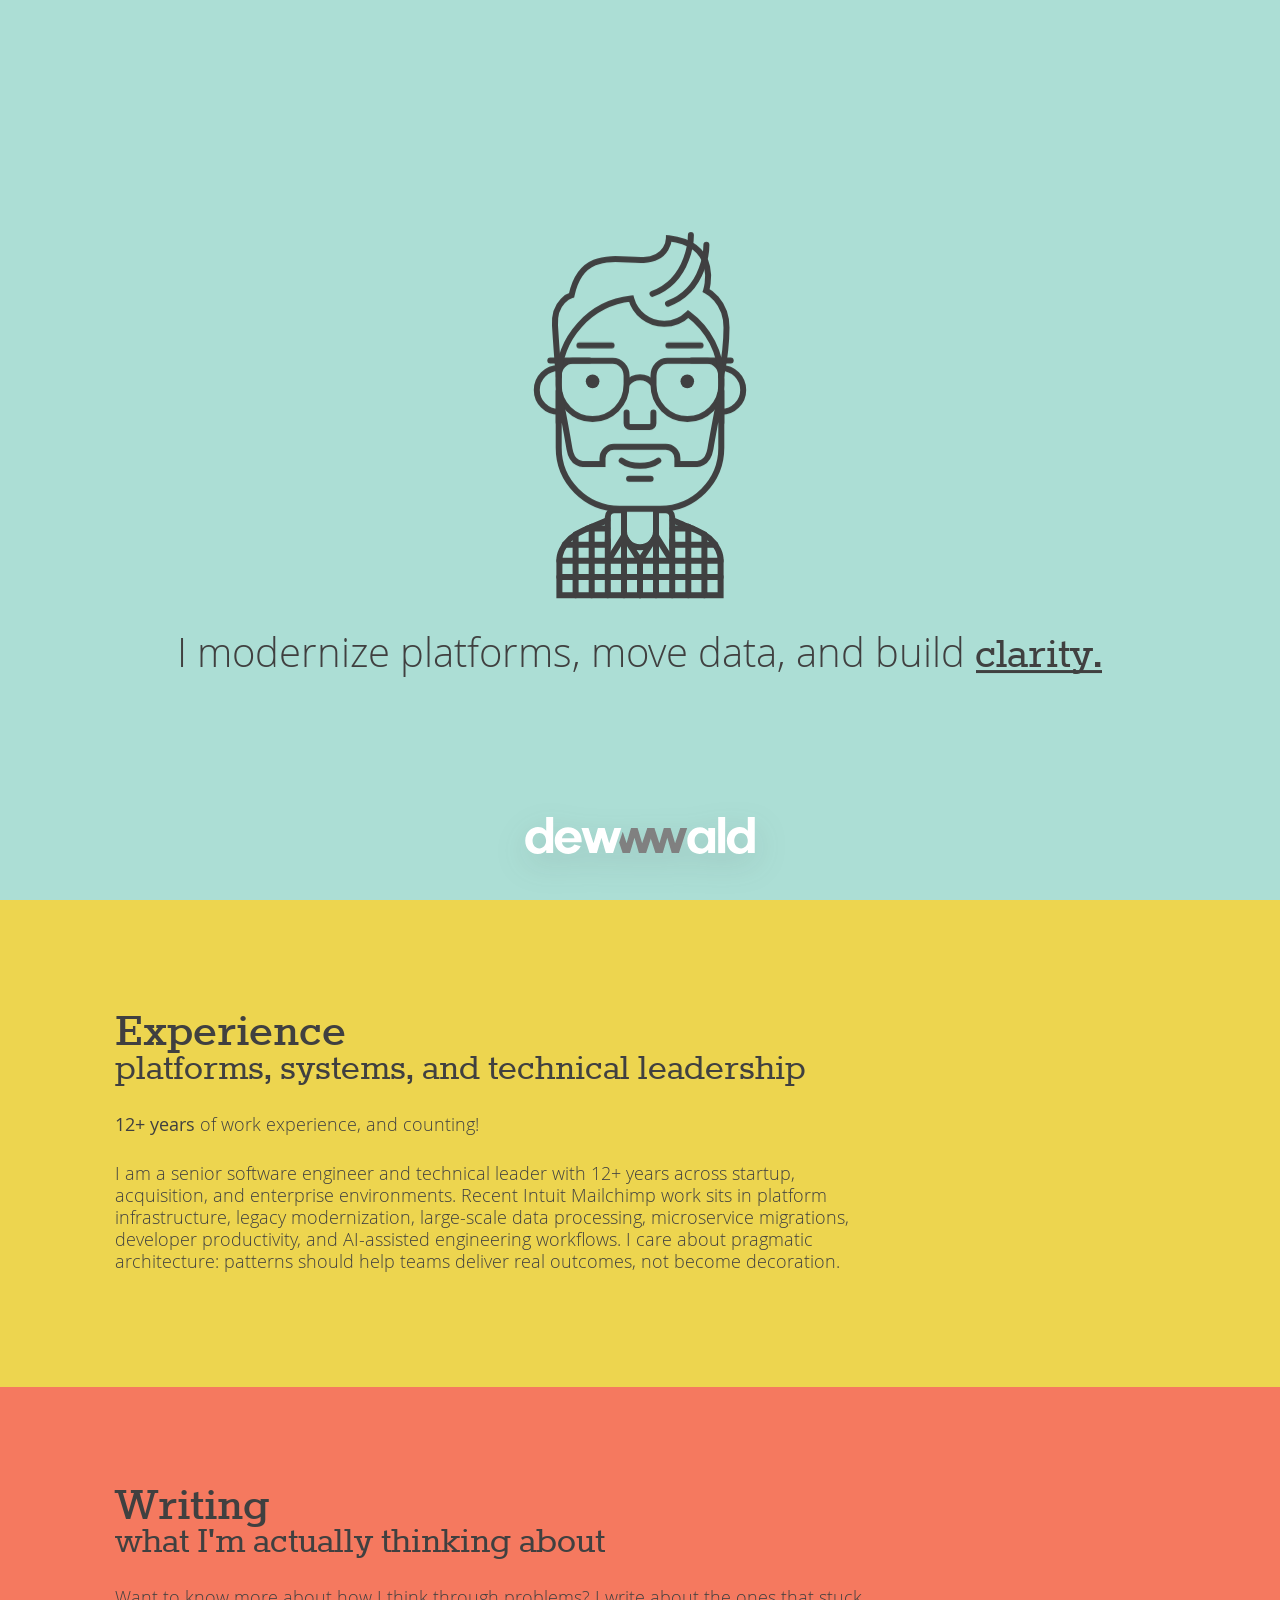
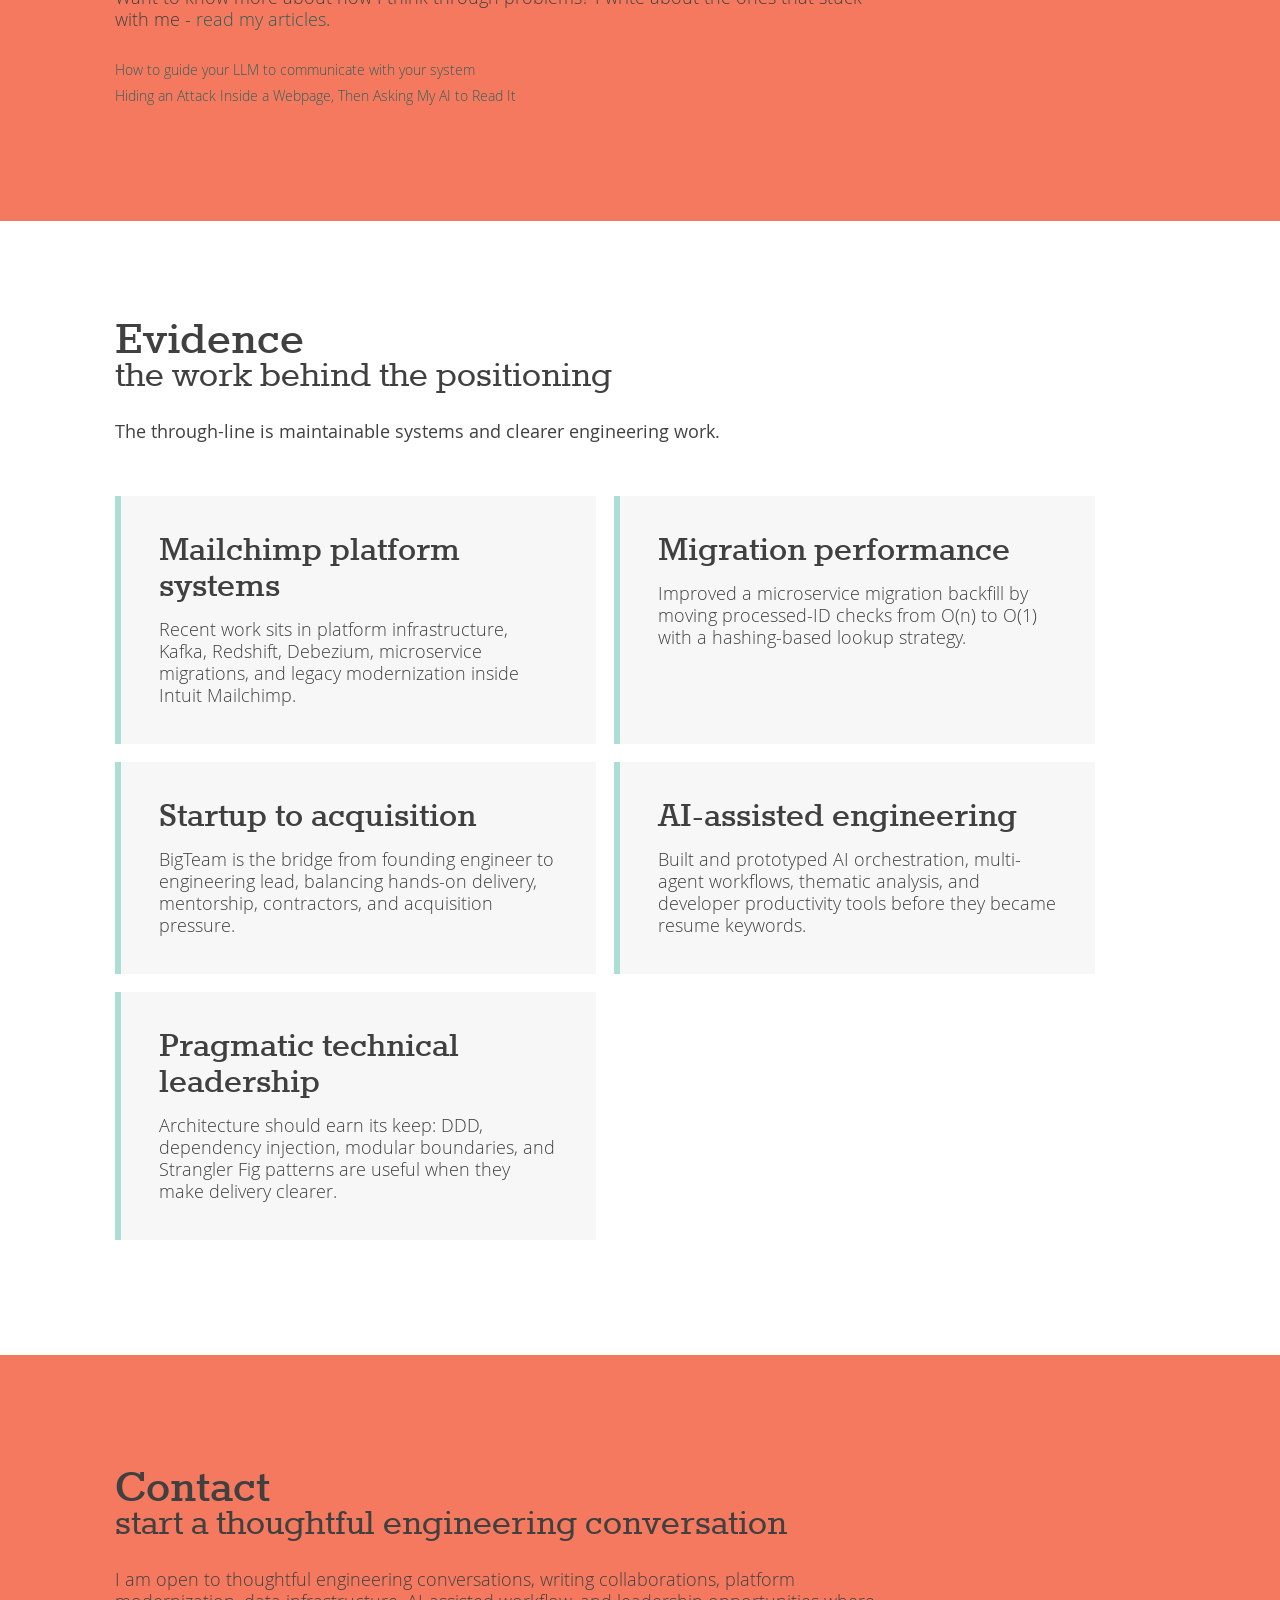
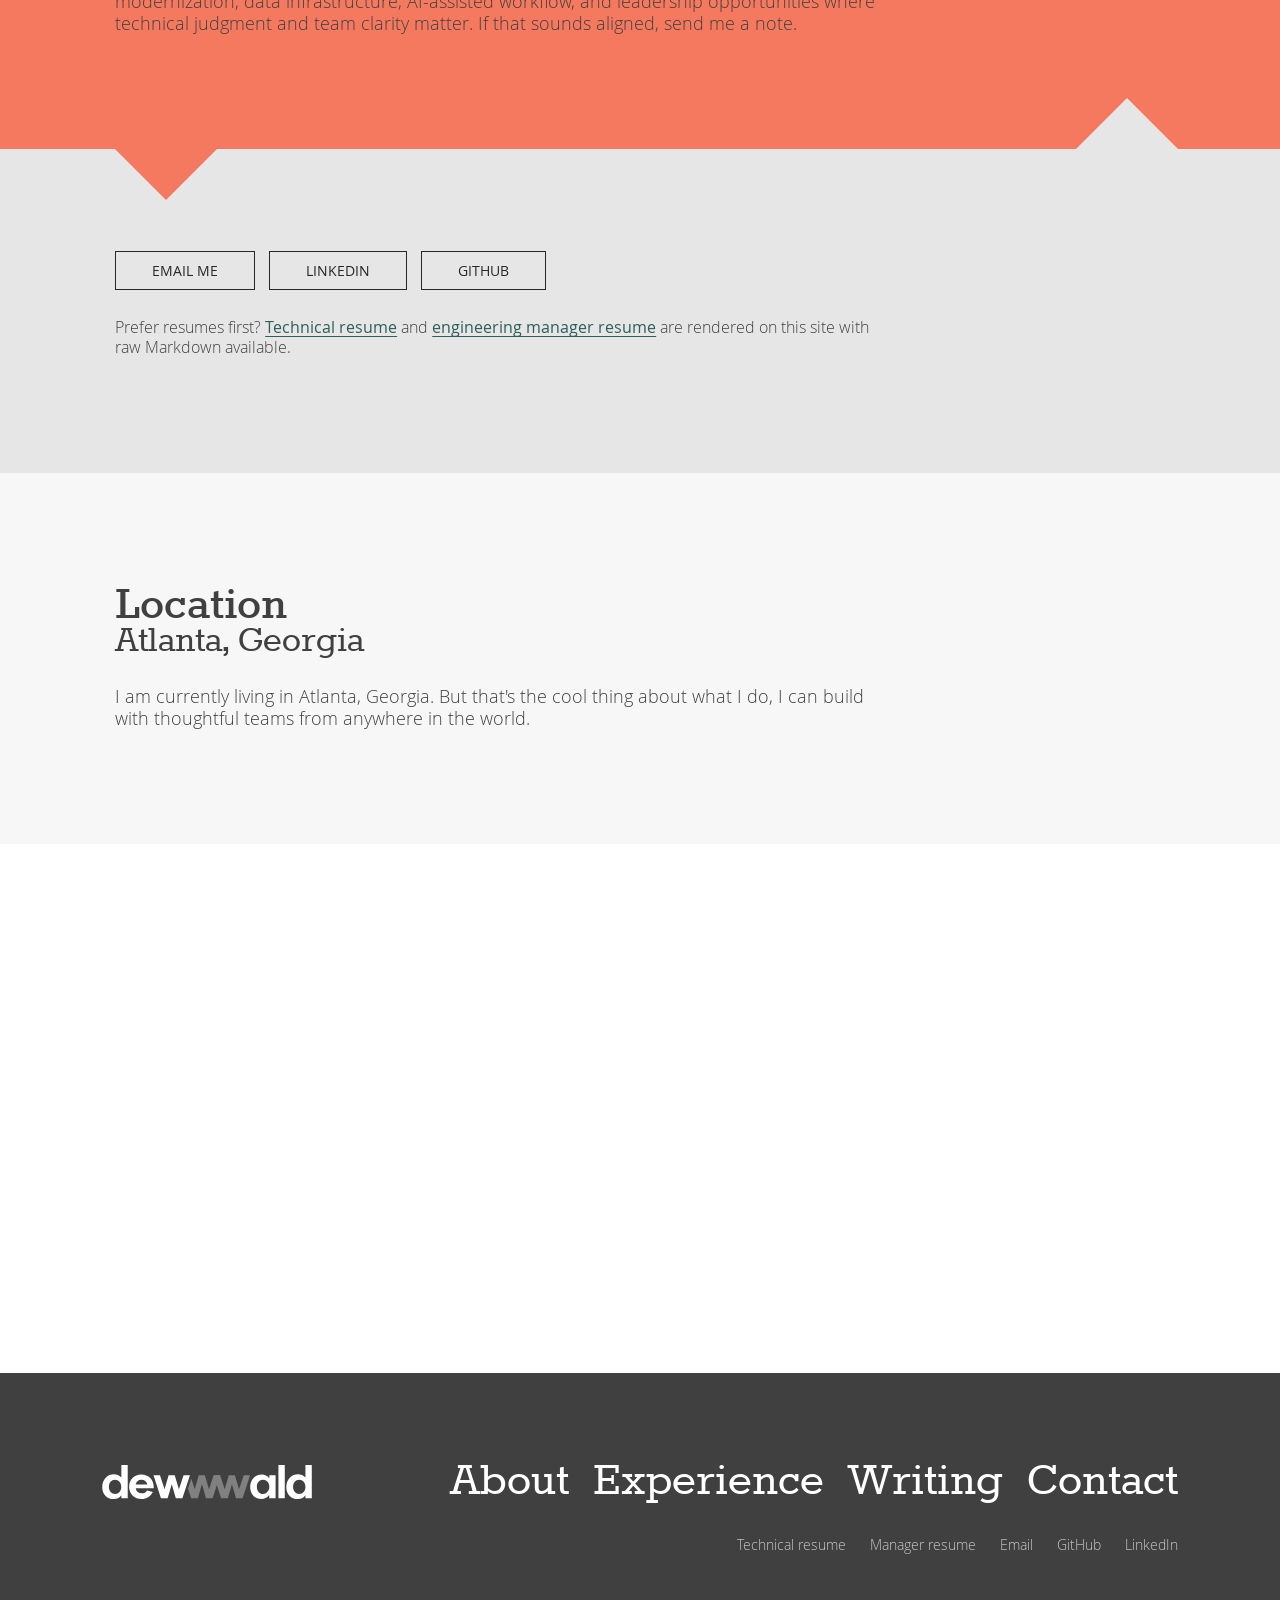
==== index.html @ 502cbef2 "Deploy profile site updates" ====
<!doctype html>
<html lang="en" data-beasties-container>
  <head>
    <meta charset="utf-8">
    <title>Dewald Laubscher | Staff Software Engineer</title>
    <base href="/">
    <meta name="viewport" content="width=device-width, initial-scale=1">
    <meta name="description" content="Dewald Laubscher is a senior software engineer focused on platform modernization, large-scale data systems, AI-assisted engineering workflows, and pragmatic technical leadership.">
    <link rel="icon" type="image/x-icon" href="favicon.ico">
  <style>*,*:before,*:after{box-sizing:border-box}html{font-family:sans-serif;-ms-text-size-adjust:100%;-webkit-text-size-adjust:100%}body{margin:0}html{font-size:18px;min-height:100%}html,body{font-family:OpenSans,Arial,sans-serif;color:#404040}body{background-color:#fff;font-size:1em;line-height:1.22222;margin:0}html{-webkit-tap-highlight-color:transparent}@font-face{font-family:OpenSans;src:url("./media/OpenSans-Regular-webfont-6QAIGOLD.eot");src:url("./media/OpenSans-Regular-webfont-6QAIGOLD.eot?#iefix") format("embedded-opentype"),url("./media/OpenSans-Regular-webfont-Z5LNJNYI.woff2") format("woff2"),url("./media/OpenSans-Regular-webfont-KN4B4NEL.woff") format("woff"),url("./media/OpenSans-Regular-webfont-5DIOCNQE.ttf") format("truetype"),url("./media/OpenSans-Regular-webfont-QRU6Y2QI.svg#OpenSans-Regular-webfont") format("svg");font-weight:400;font-style:normal}@font-face{font-family:OpenSans;src:url("./media/OpenSans-Regular-webfont-6QAIGOLD.eot");src:url("./media/OpenSans-Regular-webfont-6QAIGOLD.eot?#iefix") format("embedded-opentype"),url("./media/OpenSans-Regular-webfont-Z5LNJNYI.woff2") format("woff2"),url("./media/OpenSans-Regular-webfont-KN4B4NEL.woff") format("woff"),url("./media/OpenSans-Regular-webfont-5DIOCNQE.ttf") format("truetype"),url("./media/OpenSans-Regular-webfont-QRU6Y2QI.svg#OpenSans-Regular-webfont") format("svg");font-weight:400;font-style:italic}@font-face{font-family:OpenSans;src:url("./media/OpenSans-Regular-webfont-6QAIGOLD.eot");src:url("./media/OpenSans-Regular-webfont-6QAIGOLD.eot?#iefix") format("embedded-opentype"),url("./media/OpenSans-Regular-webfont-Z5LNJNYI.woff2") format("woff2"),url("./media/OpenSans-Regular-webfont-KN4B4NEL.woff") format("woff"),url("./media/OpenSans-Regular-webfont-5DIOCNQE.ttf") format("truetype"),url("./media/OpenSans-Regular-webfont-QRU6Y2QI.svg#OpenSans-Regular-webfont") format("svg");font-weight:700;font-style:normal}@font-face{font-family:OpenSans;src:url("./media/OpenSans-Light-webfont-T645AW46.eot");src:url("./media/OpenSans-Light-webfont-T645AW46.eot?#iefix") format("embedded-opentype"),url("./media/OpenSans-Light-webfont-GGRTDOFQ.woff2") format("woff2"),url("./media/OpenSans-Light-webfont-F7SKTJ36.woff") format("woff"),url("./media/OpenSans-Light-webfont-T4UINRQA.ttf") format("truetype"),url("./media/OpenSans-Light-webfont-YVRITSFK.svg#OpenSans-Light-webfont") format("svg");font-weight:lighter;font-style:normal}@font-face{font-family:OpenSans;src:url("./media/OpenSans-Regular-webfont-6QAIGOLD.eot");src:url("./media/OpenSans-Regular-webfont-6QAIGOLD.eot?#iefix") format("embedded-opentype"),url("./media/OpenSans-Regular-webfont-Z5LNJNYI.woff2") format("woff2"),url("./media/OpenSans-Regular-webfont-KN4B4NEL.woff") format("woff"),url("./media/OpenSans-Regular-webfont-5DIOCNQE.ttf") format("truetype"),url("./media/OpenSans-Regular-webfont-QRU6Y2QI.svg#OpenSans-Regular-webfont") format("svg");font-weight:700;font-style:italic}html{--section-inline-end:clamp(28px, 8vw, 120px);--section-inline-start:clamp(48px, 9vw, 152px);scroll-behavior:smooth}body{min-width:320px;overflow-x:hidden}@media(max-width:640px){html{--section-inline-end:24px;--section-inline-start:24px}}</style><link rel="stylesheet" href="styles-ZECCYSUY.css" media="print" onload="this.media='all'"><noscript><link rel="stylesheet" href="styles-ZECCYSUY.css"></noscript></head>
  <body>
    <dewwwald-root>Loading...</dewwwald-root>
  <link rel="modulepreload" href="chunk-46MTM2TZ.js"><link rel="modulepreload" href="chunk-EQDQRRRY.js"><script src="polyfills-5CFQRCPP.js" type="module"></script><script src="main-DSB4XCMH.js" type="module"></script></body>
</html>
---- styles-ZECCYSUY.css ----
@charset "UTF-8";*,*:before,*:after{box-sizing:border-box}h1,h2,h3,h4,h5,h6,p,blockquote,pre,dl,dd,ol,ul,form,fieldset,legend,table,th,td,caption,hr{margin:0;padding:0}abbr[title],dfn[title]{cursor:help}u,ins{text-decoration:none}ins{border-bottom:1px solid}img{font-style:italic}label,input,textarea,button,select,option{cursor:pointer}.text-input:active,.text-input:focus,textarea:active,textarea:focus{cursor:text;outline:none}html{font-family:sans-serif;-ms-text-size-adjust:100%;-webkit-text-size-adjust:100%}body{margin:0}article,aside,details,figcaption,figure,footer,header,main,menu,nav,section,summary{display:block}audio,canvas,progress,video{display:inline-block;vertical-align:baseline}audio:not([controls]){display:none;height:0}[hidden],template{display:none}a{background-color:transparent}a:active,a:hover{outline:0}abbr[title]{border-bottom:none;text-decoration:underline;text-decoration:underline dotted}b,strong{font-weight:inherit}b,strong{font-weight:bolder}dfn{font-style:italic}h1{font-size:2em;margin:.67em 0}mark{background-color:#ff0;color:#000}small{font-size:80%}sub,sup{font-size:75%;line-height:0;position:relative;vertical-align:baseline}sup{top:-.5em}sub{bottom:-.25em}img{border:0}svg:not(:root){overflow:hidden}figure{margin:1em 40px}hr{box-sizing:content-box;height:0;overflow:visible}code,kbd,pre,samp{font-family:monospace,monospace;font-size:1em}button,input,optgroup,select,textarea{font:inherit;margin:0}button{overflow:visible}button,select{text-transform:none}button,html input[type=button],input[type=reset],input[type=submit]{-webkit-appearance:button;cursor:pointer}button[disabled],html input[disabled]{cursor:default}button::-moz-focus-inner,input::-moz-focus-inner{border:0;padding:0}button:-moz-focusring,input:-moz-focusring{outline:1px dotted ButtonText}input{line-height:normal}input[type=checkbox],input[type=radio]{box-sizing:border-box;padding:0}input[type=number]::-webkit-inner-spin-button,input[type=number]::-webkit-outer-spin-button{height:auto}input[type=search]{-webkit-appearance:textfield}input[type=search]::-webkit-search-cancel-button,input[type=search]::-webkit-search-decoration{-webkit-appearance:none}fieldset{border:1px solid #c0c0c0;margin:0 2px;padding:.35em .625em .75em}legend{border:0;padding:0}textarea{overflow:auto}optgroup{font-weight:700}html{font-size:18px;min-height:100%}html,body,button,input,select,textarea{font-family:OpenSans,Arial,sans-serif;color:#404040}button,input,select,textarea{background-image:none}body{background-color:#fff;font-size:1em;line-height:1.22222;margin:0}::-moz-selection{background:#acded5;color:#fff;text-shadow:none}::selection{background:#acded5;color:#fff;text-shadow:none}pre{overflow:auto}pre mark{background:none;border-bottom:1px solid;color:inherit}fieldset{padding:1.5}input[type=radio],input[type=checkbox]{cursor:pointer;border:none}h1,h2,h3,h4,h5,h6,hgroup,ul,ol,dl,blockquote,p,address,table,fieldset,figure,pre{margin-top:0;margin-bottom:27px;margin-bottom:1.5rem}hr{margin-bottom:27px;margin-bottom:1.5rem}ul,ol,dd{margin-left:1.5em}h1,.fs--h1{font-size:2.66667rem}h2,.fs--h2,h1 small,.persona__main{font-size:2.22222rem}h3,.fs--h3{font-size:2rem}h4,.fs--h4{font-size:1.33333rem}h5,.fs--h5{font-size:1rem}h6,.fs--h6{font-size:.88889rem}.fs--giga{font-size:5.33333rem}.fs--mega{font-size:4rem}.fs--kilo,.portfolio-item__title{font-size:2.66667rem}img,embed,object,video{max-width:100%;height:auto}figure>img{display:block}li>ul,li>ol{margin-top:0;margin-bottom:0}.numbered-list{list-style-type:decimal}.lede,.lead{font-size:1.125rem}q{quotes:"\2018" "\2019" "\\201C " "\\201D "}q:before{content:"\2018";content:open-quote}q:after{content:"\2019";content:close-quote}q q:before{content:"\201c";content:open-quote}q q:after{content:"\201d";content:close-quote}blockquote p:first-of-type{margin-top:0}blockquote p:last-of-type{margin-bottom:0}.source{display:block;text-indent:0}.source:before{content:"\2014"}.fs--milli,.btn--base{font-size:.77778rem}.fs--micro{font-size:.55556rem}.fs--nano{font-size:.44444rem}table{width:100%}th,td{padding:6.75px;padding:.375rem;text-align:left}@media screen and (min-width:480px){th,td{padding:13.5px;padding:.75rem}}.btn--base{position:relative;display:inline-block;background-image:none;background-color:transparent;text-align:center;line-height:normal;vertical-align:middle;height:auto;margin:0;padding:0;border:0;white-space:nowrap}.btn--base:active,.btn--base:focus{outline:none}.btn--base{cursor:pointer;transition:all .15s ease-in}.btn--base,.btn--base:hover,.btn--base:focus{text-decoration:none}.btn--base:active,.btn--base:focus{transition:none}[disabled].btn--base,.btn--base:disabled{cursor:default}.portfolio-item{position:relative;overflow:hidden}.portfolio-item:before{content:"";display:block}.portfolio-item__inner{position:absolute;inset:0}.cf:before,.cf:after{content:"";display:table;clear:both}.gw,.gw--no-guts{list-style:none;margin-bottom:0;margin-left:-36px;margin-left:-2rem;display:-ms-flexbox;display:flex;-ms-flex-wrap:wrap;flex-wrap:wrap}.oldie .gw,.oldie .gw--no-guts{display:inline-block;width:100%;width:calc(100% + 2em)}[class*=gw]>[class*=gw]{margin-left:0}.g,.g--tall,.g--auto,.g--shrink-wrap{padding-left:36px;padding-left:2rem;width:100%}.oldie .g,.oldie .g--tall,.oldie .g--auto,.oldie .g--shrink-wrap{display:inline-block;vertical-align:top}.g--tall{display:-ms-flexbox;display:flex}.g--auto{-ms-flex:1;flex:1}.oldie .g--auto{display:table-cell}.g--shrink-wrap{width:auto}.oldie .g--shrink-wrap{display:table-cell}.gw--no-guts{margin-left:0}.gw--no-guts>.g,.gw--no-guts>.g--tall,.gw--no-guts>.g--auto,.gw--no-guts>.g--shrink-wrap{padding-left:0}.g-1\/1{width:100%}.g-1\/2,.g-2\/4,.g-3\/6,.g-4\/8,.g-5\/10,.g-6\/12{width:50%}.g-1\/3,.g-2\/6,.g-4\/12{width:33.333%}.g-2\/3,.g-4\/6,.g-8\/12{width:66.666%}.g-1\/4,.g-2\/8,.g-3\/12{width:25%}.g-3\/4,.g-6\/8,.g-9\/12{width:75%}.g-1\/5,.g-2\/10{width:20%}.g-2\/5,.g-4\/10{width:40%}.g-3\/5,.g-6\/10{width:60%}.g-4\/5,.g-8\/10{width:80%}.g-1\/6,.g-2\/12{width:16.666%}.g-5\/6,.g-10\/12{width:83.333%}.g-1\/8{width:12.5%}.g-3\/8{width:37.5%}.g-5\/8{width:62.5%}.g-7\/8{width:87.5%}.g-1\/10{width:10%}.g-3\/10{width:30%}.g-7\/10{width:70%}.g-9\/10{width:90%}.g-1\/12{width:8.333%}.g-5\/12{width:41.666%}.g-7\/12{width:58.333%}.g-11\/12{width:91.666%}@media only screen and (max-width:480px){.g-palm-1\/1{width:100%}.g-palm-1\/2,.g-palm-2\/4,.g-palm-3\/6,.g-palm-4\/8,.g-palm-5\/10,.g-palm-6\/12{width:50%}.g-palm-1\/3,.g-palm-2\/6,.g-palm-4\/12{width:33.333%}.g-palm-2\/3,.g-palm-4\/6,.g-palm-8\/12{width:66.666%}.g-palm-1\/4,.g-palm-2\/8,.g-palm-3\/12{width:25%}.g-palm-3\/4,.g-palm-6\/8,.g-palm-9\/12{width:75%}.g-palm-1\/5,.g-palm-2\/10{width:20%}.g-palm-2\/5,.g-palm-4\/10{width:40%}.g-palm-3\/5,.g-palm-6\/10{width:60%}.g-palm-4\/5,.g-palm-8\/10{width:80%}.g-palm-1\/6,.g-palm-2\/12{width:16.666%}.g-palm-5\/6,.g-palm-10\/12{width:83.333%}.g-palm-1\/8{width:12.5%}.g-palm-3\/8{width:37.5%}.g-palm-5\/8{width:62.5%}.g-palm-7\/8{width:87.5%}.g-palm-1\/10{width:10%}.g-palm-3\/10{width:30%}.g-palm-7\/10{width:70%}.g-palm-9\/10{width:90%}.g-palm-1\/12{width:8.333%}.g-palm-5\/12{width:41.666%}.g-palm-7\/12{width:58.333%}.g-palm-11\/12{width:91.666%}}@media only screen and (min-width:481px)and (max-width:919px){.g-lap-1\/1{width:100%}.g-lap-1\/2,.g-lap-2\/4,.g-lap-3\/6,.g-lap-4\/8,.g-lap-5\/10,.g-lap-6\/12{width:50%}.g-lap-1\/3,.g-lap-2\/6,.g-lap-4\/12{width:33.333%}.g-lap-2\/3,.g-lap-4\/6,.g-lap-8\/12{width:66.666%}.g-lap-1\/4,.g-lap-2\/8,.g-lap-3\/12{width:25%}.g-lap-3\/4,.g-lap-6\/8,.g-lap-9\/12{width:75%}.g-lap-1\/5,.g-lap-2\/10{width:20%}.g-lap-2\/5,.g-lap-4\/10{width:40%}.g-lap-3\/5,.g-lap-6\/10{width:60%}.g-lap-4\/5,.g-lap-8\/10{width:80%}.g-lap-1\/6,.g-lap-2\/12{width:16.666%}.g-lap-5\/6,.g-lap-10\/12{width:83.333%}.g-lap-1\/8{width:12.5%}.g-lap-3\/8{width:37.5%}.g-lap-5\/8{width:62.5%}.g-lap-7\/8{width:87.5%}.g-lap-1\/10{width:10%}.g-lap-3\/10{width:30%}.g-lap-7\/10{width:70%}.g-lap-9\/10{width:90%}.g-lap-1\/12{width:8.333%}.g-lap-5\/12{width:41.666%}.g-lap-7\/12{width:58.333%}.g-lap-11\/12{width:91.666%}}@media only screen and (min-width:481px){.g-lap-and-up-1\/1{width:100%}.g-lap-and-up-1\/2,.g-lap-and-up-2\/4,.g-lap-and-up-3\/6,.g-lap-and-up-4\/8,.g-lap-and-up-5\/10,.g-lap-and-up-6\/12{width:50%}.g-lap-and-up-1\/3,.g-lap-and-up-2\/6,.g-lap-and-up-4\/12{width:33.333%}.g-lap-and-up-2\/3,.g-lap-and-up-4\/6,.g-lap-and-up-8\/12{width:66.666%}.g-lap-and-up-1\/4,.g-lap-and-up-2\/8,.g-lap-and-up-3\/12{width:25%}.g-lap-and-up-3\/4,.g-lap-and-up-6\/8,.g-lap-and-up-9\/12{width:75%}.g-lap-and-up-1\/5,.g-lap-and-up-2\/10{width:20%}.g-lap-and-up-2\/5,.g-lap-and-up-4\/10{width:40%}.g-lap-and-up-3\/5,.g-lap-and-up-6\/10{width:60%}.g-lap-and-up-4\/5,.g-lap-and-up-8\/10{width:80%}.g-lap-and-up-1\/6,.g-lap-and-up-2\/12{width:16.666%}.g-lap-and-up-5\/6,.g-lap-and-up-10\/12{width:83.333%}.g-lap-and-up-1\/8{width:12.5%}.g-lap-and-up-3\/8{width:37.5%}.g-lap-and-up-5\/8{width:62.5%}.g-lap-and-up-7\/8{width:87.5%}.g-lap-and-up-1\/10{width:10%}.g-lap-and-up-3\/10{width:30%}.g-lap-and-up-7\/10{width:70%}.g-lap-and-up-9\/10{width:90%}.g-lap-and-up-1\/12{width:8.333%}.g-lap-and-up-5\/12{width:41.666%}.g-lap-and-up-7\/12{width:58.333%}.g-lap-and-up-11\/12{width:91.666%}}@media only screen and (max-width:919px){.g-portable-1\/1{width:100%}.g-portable-1\/2,.g-portable-2\/4,.g-portable-3\/6,.g-portable-4\/8,.g-portable-5\/10,.g-portable-6\/12{width:50%}.g-portable-1\/3,.g-portable-2\/6,.g-portable-4\/12{width:33.333%}.g-portable-2\/3,.g-portable-4\/6,.g-portable-8\/12{width:66.666%}.g-portable-1\/4,.g-portable-2\/8,.g-portable-3\/12{width:25%}.g-portable-3\/4,.g-portable-6\/8,.g-portable-9\/12{width:75%}.g-portable-1\/5,.g-portable-2\/10{width:20%}.g-portable-2\/5,.g-portable-4\/10{width:40%}.g-portable-3\/5,.g-portable-6\/10{width:60%}.g-portable-4\/5,.g-portable-8\/10{width:80%}.g-portable-1\/6,.g-portable-2\/12{width:16.666%}.g-portable-5\/6,.g-portable-10\/12{width:83.333%}.g-portable-1\/8{width:12.5%}.g-portable-3\/8{width:37.5%}.g-portable-5\/8{width:62.5%}.g-portable-7\/8{width:87.5%}.g-portable-1\/10{width:10%}.g-portable-3\/10{width:30%}.g-portable-7\/10{width:70%}.g-portable-9\/10{width:90%}.g-portable-1\/12{width:8.333%}.g-portable-5\/12{width:41.666%}.g-portable-7\/12{width:58.333%}.g-portable-11\/12{width:91.666%}}@media only screen and (min-width:920px){.g-desk-1\/1{width:100%}.g-desk-1\/2,.g-desk-2\/4,.g-desk-3\/6,.g-desk-4\/8,.g-desk-5\/10,.g-desk-6\/12{width:50%}.g-desk-1\/3,.g-desk-2\/6,.g-desk-4\/12{width:33.333%}.g-desk-2\/3,.g-desk-4\/6,.g-desk-8\/12{width:66.666%}.g-desk-1\/4,.g-desk-2\/8,.g-desk-3\/12{width:25%}.g-desk-3\/4,.g-desk-6\/8,.g-desk-9\/12{width:75%}.g-desk-1\/5,.g-desk-2\/10{width:20%}.g-desk-2\/5,.g-desk-4\/10{width:40%}.g-desk-3\/5,.g-desk-6\/10{width:60%}.g-desk-4\/5,.g-desk-8\/10{width:80%}.g-desk-1\/6,.g-desk-2\/12{width:16.666%}.g-desk-5\/6,.g-desk-10\/12{width:83.333%}.g-desk-1\/8{width:12.5%}.g-desk-3\/8{width:37.5%}.g-desk-5\/8{width:62.5%}.g-desk-7\/8{width:87.5%}.g-desk-1\/10{width:10%}.g-desk-3\/10{width:30%}.g-desk-7\/10{width:70%}.g-desk-9\/10{width:90%}.g-desk-1\/12{width:8.333%}.g-desk-5\/12{width:41.666%}.g-desk-7\/12{width:58.333%}.g-desk-11\/12{width:91.666%}}@media only screen and (min-width:1440px){.g-desk-wide-1\/1{width:100%}.g-desk-wide-1\/2,.g-desk-wide-2\/4,.g-desk-wide-3\/6,.g-desk-wide-4\/8,.g-desk-wide-5\/10,.g-desk-wide-6\/12{width:50%}.g-desk-wide-1\/3,.g-desk-wide-2\/6,.g-desk-wide-4\/12{width:33.333%}.g-desk-wide-2\/3,.g-desk-wide-4\/6,.g-desk-wide-8\/12{width:66.666%}.g-desk-wide-1\/4,.g-desk-wide-2\/8,.g-desk-wide-3\/12{width:25%}.g-desk-wide-3\/4,.g-desk-wide-6\/8,.g-desk-wide-9\/12{width:75%}.g-desk-wide-1\/5,.g-desk-wide-2\/10{width:20%}.g-desk-wide-2\/5,.g-desk-wide-4\/10{width:40%}.g-desk-wide-3\/5,.g-desk-wide-6\/10{width:60%}.g-desk-wide-4\/5,.g-desk-wide-8\/10{width:80%}.g-desk-wide-1\/6,.g-desk-wide-2\/12{width:16.666%}.g-desk-wide-5\/6,.g-desk-wide-10\/12{width:83.333%}.g-desk-wide-1\/8{width:12.5%}.g-desk-wide-3\/8{width:37.5%}.g-desk-wide-5\/8{width:62.5%}.g-desk-wide-7\/8{width:87.5%}.g-desk-wide-1\/10{width:10%}.g-desk-wide-3\/10{width:30%}.g-desk-wide-7\/10{width:70%}.g-desk-wide-9\/10{width:90%}.g-desk-wide-1\/12{width:8.333%}.g-desk-wide-5\/12{width:41.666%}.g-desk-wide-7\/12{width:58.333%}.g-desk-wide-11\/12{width:91.666%}}html{-webkit-tap-highlight-color:transparent}.disable-hover,.disable-hover *{pointer-events:none!important}@font-face{font-family:OpenSans;src:url("./media/OpenSans-Regular-webfont-6QAIGOLD.eot");src:url("./media/OpenSans-Regular-webfont-6QAIGOLD.eot?#iefix") format("embedded-opentype"),url("./media/OpenSans-Regular-webfont-Z5LNJNYI.woff2") format("woff2"),url("./media/OpenSans-Regular-webfont-KN4B4NEL.woff") format("woff"),url("./media/OpenSans-Regular-webfont-5DIOCNQE.ttf") format("truetype"),url("./media/OpenSans-Regular-webfont-QRU6Y2QI.svg#OpenSans-Regular-webfont") format("svg");font-weight:400;font-style:normal}@font-face{font-family:OpenSans;src:url("./media/OpenSans-Regular-webfont-6QAIGOLD.eot");src:url("./media/OpenSans-Regular-webfont-6QAIGOLD.eot?#iefix") format("embedded-opentype"),url("./media/OpenSans-Regular-webfont-Z5LNJNYI.woff2") format("woff2"),url("./media/OpenSans-Regular-webfont-KN4B4NEL.woff") format("woff"),url("./media/OpenSans-Regular-webfont-5DIOCNQE.ttf") format("truetype"),url("./media/OpenSans-Regular-webfont-QRU6Y2QI.svg#OpenSans-Regular-webfont") format("svg");font-weight:400;font-style:italic}@font-face{font-family:OpenSans;src:url("./media/OpenSans-Regular-webfont-6QAIGOLD.eot");src:url("./media/OpenSans-Regular-webfont-6QAIGOLD.eot?#iefix") format("embedded-opentype"),url("./media/OpenSans-Regular-webfont-Z5LNJNYI.woff2") format("woff2"),url("./media/OpenSans-Regular-webfont-KN4B4NEL.woff") format("woff"),url("./media/OpenSans-Regular-webfont-5DIOCNQE.ttf") format("truetype"),url("./media/OpenSans-Regular-webfont-QRU6Y2QI.svg#OpenSans-Regular-webfont") format("svg");font-weight:700;font-style:normal}@font-face{font-family:OpenSans;src:url("./media/OpenSans-Light-webfont-T645AW46.eot");src:url("./media/OpenSans-Light-webfont-T645AW46.eot?#iefix") format("embedded-opentype"),url("./media/OpenSans-Light-webfont-GGRTDOFQ.woff2") format("woff2"),url("./media/OpenSans-Light-webfont-F7SKTJ36.woff") format("woff"),url("./media/OpenSans-Light-webfont-T4UINRQA.ttf") format("truetype"),url("./media/OpenSans-Light-webfont-YVRITSFK.svg#OpenSans-Light-webfont") format("svg");font-weight:lighter;font-style:normal}@font-face{font-family:OpenSans;src:url("./media/OpenSans-Regular-webfont-6QAIGOLD.eot");src:url("./media/OpenSans-Regular-webfont-6QAIGOLD.eot?#iefix") format("embedded-opentype"),url("./media/OpenSans-Regular-webfont-Z5LNJNYI.woff2") format("woff2"),url("./media/OpenSans-Regular-webfont-KN4B4NEL.woff") format("woff"),url("./media/OpenSans-Regular-webfont-5DIOCNQE.ttf") format("truetype"),url("./media/OpenSans-Regular-webfont-QRU6Y2QI.svg#OpenSans-Regular-webfont") format("svg");font-weight:700;font-style:italic}@font-face{font-family:Rokkitt;src:url("./media/rokkitt-regular-webfont-SYR2WK4L.woff2") format("woff2"),url("./media/rokkitt-regular-webfont-ZVRPFO5L.woff") format("woff"),url("./media/Rokkitt-Regular-FXOQESPD.ttf") format("truetype");font-weight:400;font-style:normal}@font-face{font-family:Rokkitt;src:url("./media/rokkitt-bold-webfont-2FMYJ5AP.woff2") format("woff2"),url("./media/rokkitt-bold-webfont-C6BLI2OD.woff") format("woff"),url("./media/Rokkitt-Bold-ATJ5HYW3.ttf") format("truetype");font-weight:700;font-style:normal}label{cursor:pointer;display:block;margin-bottom:7.2px;margin-bottom:.4rem}textarea{resize:none;max-height:120px;max-height:6.66667rem}button,input,select,textarea{vertical-align:baseline}input,input[type=search],textarea{border-radius:0}input,textarea{border:0px solid;height:auto;line-height:normal;padding:.5em}input,textarea,select{margin-bottom:7.2px;margin-bottom:.4rem;display:block;width:100%;-webkit-appearance:none;outline:none}input[type=radio],input[type=checkbox]{width:auto}input[type=password]{letter-spacing:.3em}input[type=password]::-webkit-input-placeholder{letter-spacing:0}input[type=password]::-moz-placeholder{letter-spacing:0}input[type=password]:-ms-input-placeholder{letter-spacing:0}input[type=password]::placeholder{letter-spacing:0}fieldset{border:0px;padding:0;margin:0}h1,h2,h3,h4,h5,h6{font-weight:400;line-height:1}img[imageCover]{position:absolute}a,button,.btn--base,.menu__sub{transition:all .15s ease-in-out}a:active,button:active,.btn--base:active,.menu__sub:active{transition:none}a{text-decoration:none}a,a:hover{outline:0}.menu--primary,.menu__sub{list-style-type:none;padding:0;margin:0}th,td{border:1px solid}i{font-style:normal}blockquote{font-style:italic;font-size:2rem;padding:27px;padding:1.5rem}kbd{border:1px solid #e6e6e6;border-radius:2px;font-size:85%;padding:.25em .5em;vertical-align:middle}hr{border:1px solid;border-left:0;border-right:0;border-top:0}h1,h2,h3{font-family:Rokkitt,Arial,sans-serif;line-height:.8;vertical-align:middle;font-weight:700}h1 small{display:block;font-weight:400}.btn--base{border:1px solid;text-transform:uppercase;font-weight:700;padding:9px 36px;padding:.5rem 2rem}.btn--base{color:#272727}.btn--base:hover,.btn--base:focus{color:#fff;background-color:#272727;border-color:#272727}.btn--base:active{background-color:transparent;color:#272727}sidebar{position:fixed;top:0;left:0;bottom:0;display:block;color:#fff;z-index:20;width:40px;transition:all 175ms ease-in-out;overflow:hidden}.sidebar--in{width:260px;background-color:#404040}.logo{position:relative;padding:0 36px;padding:0 2rem;display:block;width:260px;transform:translate(-100%);transition:all 175ms ease-in-out 0ms;opacity:0;z-index:10}.sidebar--in .logo{transform:translate(0);opacity:1;transition:all 175ms ease-in-out 80ms}.menu--primary-container{padding:29.88px 0;padding:1.66rem 0}.menu--primary{display:block;padding:29.88px 0;padding:1.66rem 0}.menu__item{display:block;text-align:right}.menu__item>a{position:relative;font-family:Rokkitt,Arial,sans-serif;display:block;text-transform:uppercase;outline:0;padding-left:6.3px;padding:.55rem .25rem .4rem .35rem;padding-right:4.5px;padding-top:9.9px;padding-bottom:7.2px;line-height:normal;vertical-align:middle;margin-left:.15rem;margin-top:2rem;margin-bottom:2rem;width:1.95rem;color:transparent;opacity:.75;transition:background-color 175ms ease-in-out,width 175ms ease-in-out,font-size 175ms ease-in-out,color 175ms ease-in-out,background-color 175ms ease-in-out,border-radius 175ms ease-in-out,margin 0ms ease-in-out,padding 0ms ease-in-out}.menu__item>a span:first-letter{color:#fff;font-size:1.33333rem;transition:all 175ms ease-in-out}.menu__item>a span{font-size:0px;display:inline-block;position:relative;transition:all 175ms ease-in-out}.sidebar--in .menu__item>a span{font-size:1.33333rem}.menu__item>a span:before{content:"";display:block;position:absolute;top:63%;left:0;right:0;border-bottom:1px solid;color:inherit;opacity:0}.menu__item>a:after{content:"";display:block;background-color:#404040;transition:all 175ms ease-in-out;height:2rem;border-radius:100%;width:2rem;position:absolute;z-index:-1;top:50%;left:50%;transform:translate(-50%,-50%)}.sidebar--in .menu__item>a:after{width:50vw;height:50vw}.sidebar--in .menu__item>a{width:14.44444rem;width:auto;line-height:2.5;color:#fff;opacity:1;padding-left:36px;padding-left:2rem;padding-right:36px;padding-right:2rem;border-radius:0%;margin:0;transition:background-color 175ms ease-in-out 75ms,width 175ms ease-in-out,font-size 175ms ease-in-out,color 175ms ease-in-out,background-color 175ms ease-in-out,border-radius 175ms ease-in-out,margin 0ms ease-in-out,padding 0ms ease-in-out}.sidebar--in .menu__item>a:hover,.sidebar--in .menu__item>a:focus{color:#88cfc3}.sidebar--in .menu__item>a:active{color:#acded5}.menu__sub .menu__item{display:block}.menu__item--current>a,.menu__item--current-parent>a,.menu__item--current>a:hover,.menu__item--current-parent>a:hover,.menu__item--current>a:focus,.menu__item--current-parent>a:focus,.menu__item--current>a:active,.menu__item--current-parent>a:active{cursor:default;color:transparent}.menu__item--current>a span:before,.menu__item--current-parent>a span:before,.menu__item--current>a:hover span:before,.menu__item--current-parent>a:hover span:before,.menu__item--current>a:focus span:before,.menu__item--current-parent>a:focus span:before,.menu__item--current>a:active span:before,.menu__item--current-parent>a:active span:before{opacity:1}.menu__item--current>a span:first-letter,.menu__item--current-parent>a span:first-letter,.menu__item--current>a:hover span:first-letter,.menu__item--current-parent>a:hover span:first-letter,.menu__item--current>a:focus span:first-letter,.menu__item--current-parent>a:focus span:first-letter,.menu__item--current>a:active span:first-letter,.menu__item--current-parent>a:active span:first-letter{color:#acded5}.sidebar--in .menu__item--current>a,.sidebar--in .menu__item--current-parent>a,.sidebar--in .menu__item--current>a:hover,.sidebar--in .menu__item--current-parent>a:hover,.sidebar--in .menu__item--current>a:focus,.sidebar--in .menu__item--current-parent>a:focus,.sidebar--in .menu__item--current>a:active,.sidebar--in .menu__item--current-parent>a:active{color:#acded5}.menu__item--current>a[pageScroll],.menu__item--current-parent>a[pageScroll]{cursor:cursor;color:#fff}.menu__item--current>a[pageScroll] span:before,.menu__item--current-parent>a[pageScroll] span:before{opacity:0}.menu__item--current>a[pageScroll]:hover,.menu__item--current-parent>a[pageScroll]:hover,.menu__item--current>a[pageScroll]:focus,.menu__item--current-parent>a[pageScroll]:focus{color:#d0ede7}.menu__item--current>a[pageScroll]:active,.menu__item--current-parent>a[pageScroll]:active{color:#acded5}.menu__sub{background-color:#fff;max-height:0;overflow:hidden;position:absolute}a:hover+.menu__sub,.menu__sub:hover{border:1px solid #404040;max-height:none;overflow:visible}.menu__sub a{min-width:225px;white-space:nowrap}a:hover+.menu__sub>.menu__item a,.menu__sub:hover>.menu__item>a{max-height:8em;padding-top:1em;padding-bottom:1em;opacity:1}.menu__sub .menu__sub{top:0;left:100%}.menu--primary{position:absolute;width:100%;left:0;top:50%;transition:all 0ms linear;transform:translateZ(0) translateY(-50%) translate(-10%)}.sidebar--in .menu--primary{transform:translateZ(0) translateY(-50%) translate(0)}.menu--primary .menu__item{letter-spacing:.15em}.menu-toggle{display:none}.menu-toggle:focus{outline:none}@media only screen and (max-width:919px){.menu-toggle{display:inline-block}}persona{display:block;position:relative;background-color:#acded5}.persona{position:absolute;top:50%;left:0;right:0;margin:auto;text-align:center;transform:translateY(-50%)}.persona__main{height:40px;margin-bottom:0;line-height:1;font-family:OpenSans,Arial,sans-serif;font-weight:400}.persona__main span{line-height:.83;position:relative;font-family:Rokkitt,Arial,sans-serif;font-size:1.2em}.persona__main span:after{content:"";display:block;position:absolute;color:inherit;border-bottom:3px solid;top:76%;left:.03em;right:.03em}.persona__main.typing:after{content:"";display:inline-block;color:inherit;border-right:2px solid;height:100%;vertical-align:middle;animation-timing-function:ease-in-out;animation-duration:1s;animation-iteration-count:infinite}.persona__img{margin:0 auto 29.88px;display:block;width:220px;margin-bottom:1.66rem}.portfolio-item:before{padding-bottom:100%}.portfolio-item__image{margin-bottom:0}.portfolio-item__over{position:absolute;inset:0 auto auto 0;width:100%;height:100%;text-align:center;transform:translate(100%);z-index:5;animation-timing-function:ease-out;animation-duration:.25s;animation-iteration-count:1;animation-direction:normal;animation-fill-mode:forwards}.portfolio-item-hold .portfolio-item__over{transform:translate(0)}.portfolio-item-out-left .portfolio-item__over,.portfolio-item-out-top .portfolio-item__over,.portfolio-item-out-right .portfolio-item__over,.portfolio-item-out-bottom .portfolio-item__over{animation-direction:reverse;animation-fill-mode:backwards}.portfolio-item__center{position:absolute;inset:50% auto auto 50%;width:100%;transform:translate(-50%,-50%);padding:36px;padding:2rem}.portfolio-item__title{font-family:Rokkitt,Arial,sans-serif;text-align:center;text-transform:lowercase;color:#404040;vertical-align:middle;line-height:.8}.portfolio-item__short{color:#404040;text-align:center;margin-bottom:0}[imageCover]{max-width:none;max-height:none;width:auto;height:auto}.sebm-google-map-container{position:absolute;top:0;left:0;height:100%;width:100%}.google-map-overlay{position:absolute;left:0;right:0;top:0;z-index:5;background-color:#f5f5f5cc}.bgc--primary-dk{background-color:#88cfc3}.bgc--primary{background-color:#acded5}.bgc--primary-lt{background-color:#d0ede7}.bgc--secondary-dk{background-color:#e8ca21}.bgc--secondary{background-color:#edd54f}.bgc--secondary-lt{background-color:#ffe12f}.bgc--tertiary-dk{background-color:#f2512f}.bgc--tertiary{background-color:#f5795f}.bgc--tertiary-lt{background-color:#f49f8f}.bgc--base-dk{background-color:#272727}.bgc--base{background-color:#404040}.bgc--base-lt{background-color:#a1a1a1}.bgc--base-ltr{background-color:#e6e6e6}.text--right{text-align:right}a{color:#acded5}a:hover,a:focus{color:#d0ede7}a:active{color:#88cfc3}.hidden{display:none;visibility:hidden}.accessibility,.visuallyhidden{border:0;clip:rect(0 0 0 0);height:1px;margin:-1px;overflow:hidden;padding:0;position:absolute;width:1px}.focusable.accessibility:active,.focusable.visuallyhidden:active,.focusable.accessibility:focus,.focusable.visuallyhidden:focus{position:static;clip:auto;width:auto;height:auto;margin:0;overflow:visible}@media only screen and (max-width:480px){.accessibility--palm,.visuallyhidden--palm{border:0;clip:rect(0 0 0 0);height:1px;margin:-1px;overflow:hidden;padding:0;position:absolute;width:1px}}@media only screen and (min-width:481px)and (max-width:919px){.accessibility--lap,.visuallyhidden--lap{border:0;clip:rect(0 0 0 0);height:1px;margin:-1px;overflow:hidden;padding:0;position:absolute;width:1px}}@media only screen and (min-width:481px){.accessibility--lap-and-up,.visuallyhidden--lap-and-up{border:0;clip:rect(0 0 0 0);height:1px;margin:-1px;overflow:hidden;padding:0;position:absolute;width:1px}}@media only screen and (max-width:919px){.accessibility--portable,.visuallyhidden--portable{border:0;clip:rect(0 0 0 0);height:1px;margin:-1px;overflow:hidden;padding:0;position:absolute;width:1px}}@media only screen and (min-width:920px){.accessibility--desk,.visuallyhidden--desk{border:0;clip:rect(0 0 0 0);height:1px;margin:-1px;overflow:hidden;padding:0;position:absolute;width:1px}}@media only screen and (min-width:1440px){.accessibility--desk-wide,.visuallyhidden--desk-wide{border:0;clip:rect(0 0 0 0);height:1px;margin:-1px;overflow:hidden;padding:0;position:absolute;width:1px}}.island{padding-top:5.5rem;padding-bottom:5.5rem}.portfolio-item__title,.portfolio-item__short{margin-bottom:36px;margin-bottom:2rem}.push--bottom{margin-bottom:27px;margin-bottom:1.5rem}.flush--bottom{margin-bottom:0}.google-map-overlay,.soft--large{padding:36px;padding:2rem}.soft--large--top{padding-top:36px;padding-top:2rem}.soft--top{padding-top:27px;padding-top:1.5rem}.wrap--large,.wrap,.wrap--small{margin-right:auto;margin-left:auto;padding-left:1.5rem;padding-right:1.5rem}.wrap--large{max-width:1200px}.wrap{max-width:1280px}.wrap--small,.content--left{max-width:960px}.content--left{margin-left:0}@keyframes flash{0%{opacity:0}40%{opacity:0}50%{opacity:1}to{opacity:0}}.persona__main.typing:after,.anim-flash{animation-name:flash}@keyframes in-left{0%{transform:translate(-100%);opacity:0}to{transform:translate(0);opacity:1}}.portfolio-item-in-left .portfolio-item__over,.portfolio-item-out-right .portfolio-item__over,.anim-in-left{animation-name:in-left}@keyframes in-right{0%{transform:translate(100%);opacity:0}to{transform:translate(0);opacity:1}}.portfolio-item-in-right .portfolio-item__over,.portfolio-item-out-left .portfolio-item__over,.anim-in-right{animation-name:in-right}@keyframes in-bottom{0%{transform:translateY(100%);opacity:0}to{transform:translateY(0);opacity:1}}.portfolio-item-in-bottom .portfolio-item__over,.portfolio-item-out-top .portfolio-item__over,.anim-in-bottom{animation-name:in-bottom}@keyframes in-top{0%{transform:translateY(-100%);opacity:0}to{transform:translateY(0);opacity:1}}.portfolio-item-in-top .portfolio-item__over,.portfolio-item-out-bottom .portfolio-item__over,.anim-in-top{animation-name:in-top}html{--section-inline-end: clamp(28px, 8vw, 120px);--section-inline-start: clamp(48px, 9vw, 152px);scroll-behavior:smooth}body{min-width:320px;overflow-x:hidden}a{cursor:pointer}.site-shell{min-height:100vh}dewwwald-profile-page,dewwwald-home,dewwwald-articles,dewwwald-why,dewwwald-when-where,dewwwald-blog-page,dewwwald-article-post-page{display:block}[data-path]{display:block;min-height:100vh}[data-path]:not(:first-child){scroll-margin-top:24px}.section--padding,.google-map-overlay{padding-bottom:clamp(72px,9vw,132px);padding-left:var(--section-inline-start);padding-right:var(--section-inline-end);padding-top:clamp(72px,9vw,132px)}.section--padding>*,.google-map-overlay>*{max-width:980px}.section--padding p,.google-map-overlay p{max-width:760px}.section--padding+.section--padding{padding-top:clamp(64px,8vw,120px)}.contact-stack__intro,.contact-stack__form{position:relative}.contact-stack__intro:after,.contact-stack__form:before{content:"";height:0;position:absolute;width:0;z-index:2}.contact-stack__intro:after{border-left:clamp(28px,4vw,60px) solid transparent;border-right:clamp(28px,4vw,60px) solid transparent;border-top:clamp(28px,4vw,60px) solid #f5795f;bottom:calc(clamp(28px,4vw,60px)*-1);left:var(--section-inline-start)}.contact-stack__form:before{border-bottom:clamp(28px,4vw,60px) solid #e6e6e6;border-left:clamp(28px,4vw,60px) solid transparent;border-right:clamp(28px,4vw,60px) solid transparent;right:var(--section-inline-end);top:calc(clamp(28px,4vw,60px)*-1)}.google-map-wrapper{position:relative}.google-map-overlay{position:relative;z-index:1}.persona-main{background-color:#acded5;display:block;min-height:100vh;position:relative}.persona{left:0;margin:auto;max-width:calc(100vw - 72px);position:absolute;right:0;text-align:center;top:50%;transform:translateY(-50%)}.persona__img{width:min(220px,42vw)}.persona__img svg,.persona__img img{display:block;margin:0 auto;max-height:62vh;overflow:visible;width:100%}.persona__main{display:inline-block;font-size:clamp(24px,5vw,40px);font-weight:300;line-height:1;min-height:1.15em;padding-left:18px;padding-right:18px;position:relative}.persona__main:before{background-color:#88cfc3;content:"";display:block;inset:-.45rem .5rem -.4rem;opacity:0;position:absolute;transition:opacity .14s ease;z-index:-1}.persona__main.highlight{color:#fff}.persona__main.highlight:before{opacity:1}.hero-logo{align-items:center;bottom:clamp(24px,5vh,54px);color:#404040;display:flex;justify-content:center;left:0;opacity:1;position:absolute;text-decoration:none;transition:background-color .18s ease,color .18s ease,box-shadow .18s ease,padding .18s ease;width:100%;z-index:15}.hero-logo--pinned{background-color:#acded5;border-radius:0;bottom:auto;box-shadow:0 10px 28px #4040402e;color:#404040;left:0;padding:12px 18px 14px;position:fixed;top:0}.hero-logo img{display:block;filter:drop-shadow(0 10px 16px rgba(64,64,64,.16));transition:filter .22s ease,transform .26s ease,width .22s ease;width:min(230px,56vw)}.hero-logo--pinned img{filter:drop-shadow(0 6px 10px rgba(64,64,64,.28));transform:translate(calc(-50vw + var(--section-inline-start) + 50% + 7px));width:min(184px,48vw)}#head{transform:translateY(6px);transform-box:fill-box;transform-origin:50% 50%}#specticles,#left-hair,#right-hair,#left-brow,#right-brow{transform-box:fill-box;transform-origin:50% 50%}.google-map{border:0;display:block;height:100%;inset:0;position:absolute;width:100%;z-index:0}.site-footer{align-items:center;background:#404040;color:#fff;display:grid;gap:28px;grid-template-columns:minmax(160px,220px) 1fr;padding:clamp(44px,7vw,84px) clamp(24px,8vw,112px)}.site-footer a{color:inherit;text-decoration:none}.site-footer a:hover,.site-footer a:focus{color:#acded5}.site-footer__logo{display:block;max-width:220px}.site-footer__logo img{display:block;width:min(210px,58vw)}.site-footer__nav,.site-footer__meta{display:flex;flex-wrap:wrap;gap:12px 24px;justify-content:flex-end}.site-footer__nav{font-family:Rokkitt,Arial,sans-serif;font-size:clamp(28px,4vw,54px);line-height:1}.site-footer__meta{color:#ffffffb8;font-size:14px;grid-column:2}.blog-page{background:#f7f7f7;color:#404040;min-height:100vh;padding:clamp(72px,10vw,136px) clamp(24px,8vw,112px)}.blog-hero,.blog-list{margin-left:auto;margin-right:auto;max-width:900px}.blog-hero{border-bottom:1px solid rgba(64,64,64,.18);margin-bottom:clamp(42px,7vw,82px);padding-bottom:clamp(34px,6vw,72px)}.blog-eyebrow,.blog-note__status{color:#707070;font-size:13px;font-weight:700;letter-spacing:.08em;text-transform:uppercase}.blog-hero h1{font-size:clamp(42px,8vw,86px);line-height:.94;margin-bottom:24px;max-width:820px}.blog-hero p:not(.blog-eyebrow){font-size:clamp(20px,2.4vw,28px);line-height:1.32;max-width:720px}.blog-list{display:grid;gap:1px}.blog-note{background:#fff;border-left:6px solid #acded5;padding:clamp(28px,4vw,48px)}.blog-note h2{font-size:clamp(28px,4vw,44px);line-height:1;margin-bottom:14px}.blog-note p:last-child{max-width:680px}.contact-cta{display:grid;gap:28px;max-width:980px}.contact-cta__actions{display:flex;flex-wrap:wrap;gap:14px}.contact-cta__small{font-size:16px;margin:0}.contact-cta__small a{color:#2f5f59;font-weight:700;text-decoration:underline;text-decoration-thickness:1px;text-underline-offset:.18em}.contact-cta__small a:hover,.contact-cta__small a:focus{color:#1f403c}.resume-signals{display:grid;gap:12px;list-style:none;margin:26px 0 32px;max-width:940px;padding:0}.resume-signals li{background:#ffffff52;border-left:6px solid #404041;line-height:1.35;padding:14px 18px}.proof-grid{display:grid;gap:18px;grid-template-columns:repeat(2,minmax(0,1fr));max-width:980px}.proof-card{background:#f7f7f7;border-left:6px solid #acded5;padding:clamp(24px,4vw,38px)}.proof-card h2{font-size:clamp(26px,3vw,36px);line-height:1;margin-bottom:12px}.proof-card p{margin:0}.resume-page{background:#f7f7f7;color:#404040;min-height:100vh;padding:clamp(44px,7vw,84px) var(--section-inline-end) clamp(72px,10vw,140px) var(--section-inline-start)}.resume-page__nav{display:flex;flex-wrap:wrap;gap:12px 20px;margin-bottom:32px;max-width:980px}.resume-page__nav a{color:#404040;font-weight:700}.resume-document{background:#fff;box-shadow:0 12px 40px #40404014;max-width:980px;padding:clamp(32px,6vw,72px)}.resume-document h1,.resume-document h2,.resume-document h3{line-height:1}.resume-document h1{font-size:clamp(40px,6vw,72px);margin-bottom:18px}.resume-document h2{border-top:1px solid #e6e6e6;font-size:clamp(28px,4vw,42px);margin-top:34px;padding-top:28px}.resume-document h3{font-size:clamp(22px,3vw,30px);margin-top:24px}.resume-document li+li{margin-top:8px}.articles-intro{background-color:#acded5;color:#404040}.articles-list{display:grid;gap:4px}.article-item__link{align-items:flex-start;color:inherit;display:flex;gap:16px;padding:18px 0;text-decoration:none}.link--teal-dark{color:#2f5f59}.writing-teaser{display:flex;flex-direction:column;gap:4px;list-style:none;margin:12px 0 0;padding:0}.writing-teaser a{font-size:14px}.article-item__dot{background:transparent;border:2px solid #2f5f59;border-radius:50%;flex-shrink:0;height:14px;margin-top:8px;transition:background-color .16s ease;width:14px}.article-item__link:hover .article-item__dot,.article-item__link:focus-visible .article-item__dot{background-color:#2f5f59}.article-item__text h2{font-size:clamp(24px,3vw,32px);line-height:1.15;margin:0 0 8px}.article-item__text p{color:#404040;margin:0}.article-post-page{background:#404040;color:#e6e6e6;font-family:SFMono-Regular,Consolas,Liberation Mono,Menlo,monospace}.terminal-window{background:#404040;display:flex;flex-direction:column;max-width:780px;width:100%}@media(min-width:1150px){.terminal-window{max-width:none}}.terminal-window__head{background:#404040;border-bottom:1px solid rgba(255,255,255,.14);box-shadow:0 6px 16px #0000004d;flex:none;position:sticky;top:0;z-index:10}.terminal-window__chrome{align-items:center;background:#333;display:flex;gap:8px;padding:12px 16px}.terminal-nav__body{color:#d0d0d0;display:block;padding:14px 20px;text-decoration:none}.terminal-nav__body:hover,.terminal-nav__body:focus-visible{color:#fff}.terminal-nav__prompt{color:#acded5;margin-right:8px}.terminal-nav__comment{color:#8a8a8a;margin-left:8px}.terminal-window__panes{align-items:flex-start;display:flex}.terminal-window__pane{min-width:0}.terminal-window__pane--article{background:#404040;flex:0 0 auto;max-width:780px;width:100%}.terminal-window__pane--image{display:none}@media(min-width:1150px){.terminal-window__pane--image{align-items:flex-start;background:#2b2b2b;border-left:1px solid rgba(255,255,255,.14);box-shadow:inset 4px 0 12px #0000004d;display:flex;flex:1 1 auto;height:calc(100vh - 87px);overflow:hidden;padding:20px;position:sticky;top:87px}}.anchored-diagram-layer{inset:20px;pointer-events:none;position:absolute}.anchored-diagram-layer>*{position:absolute;width:100%}.anchored-diagram-layer .mermaid-diagram svg{display:block;margin:0 auto;max-width:100%}.floating-screenshot{display:block}.chrome-dot{border-radius:50%;display:block;height:12px;width:12px}.chrome-dot--close{background:#ff5f56;cursor:pointer;transition:filter .12s ease}.chrome-dot--close:hover,.chrome-dot--close:focus-visible{filter:brightness(1.2)}.chrome-dot--minimize{background:#ffbd2e}.chrome-dot--zoom{background:#27c93f}.article-post-document__body{padding:clamp(36px,6.5vw,72px)}.article-post-document__body h1,.article-post-document__body h2,.article-post-document__body h3{color:#fff;line-height:1.25}.article-post-document__body h1{font-size:clamp(26px,4vw,38px);margin-bottom:20px}.article-post-document__body h1:before{color:#acded5;content:"$ "}.article-post-document__body h2{border-top:1px solid rgba(255,255,255,.12);font-size:clamp(20px,3vw,26px);margin-top:32px;padding-top:24px}.article-post-document__body p,.article-post-document__body li{color:#d0d0d0;line-height:1.6}.article-post-document__body a{color:#acded5}.article-post-document__body code{background:#ffffff1a;border-radius:3px;color:#e8e8e8;font-size:.9em;padding:.15em .4em}.article-post-document__body pre{background:#2e2e2e;border-left:3px solid #acded5;overflow-x:auto;padding:18px 20px;scrollbar-color:rgba(255,255,255,.3) transparent;scrollbar-width:thin}.article-post-document__body pre::-webkit-scrollbar{height:6px}.article-post-document__body pre::-webkit-scrollbar-thumb{background:#ffffff4d;border-radius:3px}.article-post-document__body pre code{background:none;padding:0}.article-post-document__body .mermaid-diagram{margin:24px 0;overflow-x:auto}.article-post-document__body .mermaid-diagram svg{display:block;margin:0 auto;max-width:100%}.article-post-document__body .floating-screenshot{border-radius:8px;box-shadow:0 8px 24px #00000059;display:block;height:auto;margin:24px auto;max-width:100%}@media(max-width:640px){html{--section-inline-end: 24px;--section-inline-start: 24px}.section--padding,.google-map-overlay{padding:56px 24px 64px}.proof-grid,.site-footer{grid-template-columns:1fr}.site-footer__nav,.site-footer__meta{justify-content:flex-start}.site-footer__meta{grid-column:auto}}
---- styles-ZECCYSUY.css ----
@charset "UTF-8";*,*:before,*:after{box-sizing:border-box}h1,h2,h3,h4,h5,h6,p,blockquote,pre,dl,dd,ol,ul,form,fieldset,legend,table,th,td,caption,hr{margin:0;padding:0}abbr[title],dfn[title]{cursor:help}u,ins{text-decoration:none}ins{border-bottom:1px solid}img{font-style:italic}label,input,textarea,button,select,option{cursor:pointer}.text-input:active,.text-input:focus,textarea:active,textarea:focus{cursor:text;outline:none}html{font-family:sans-serif;-ms-text-size-adjust:100%;-webkit-text-size-adjust:100%}body{margin:0}article,aside,details,figcaption,figure,footer,header,main,menu,nav,section,summary{display:block}audio,canvas,progress,video{display:inline-block;vertical-align:baseline}audio:not([controls]){display:none;height:0}[hidden],template{display:none}a{background-color:transparent}a:active,a:hover{outline:0}abbr[title]{border-bottom:none;text-decoration:underline;text-decoration:underline dotted}b,strong{font-weight:inherit}b,strong{font-weight:bolder}dfn{font-style:italic}h1{font-size:2em;margin:.67em 0}mark{background-color:#ff0;color:#000}small{font-size:80%}sub,sup{font-size:75%;line-height:0;position:relative;vertical-align:baseline}sup{top:-.5em}sub{bottom:-.25em}img{border:0}svg:not(:root){overflow:hidden}figure{margin:1em 40px}hr{box-sizing:content-box;height:0;overflow:visible}code,kbd,pre,samp{font-family:monospace,monospace;font-size:1em}button,input,optgroup,select,textarea{font:inherit;margin:0}button{overflow:visible}button,select{text-transform:none}button,html input[type=button],input[type=reset],input[type=submit]{-webkit-appearance:button;cursor:pointer}button[disabled],html input[disabled]{cursor:default}button::-moz-focus-inner,input::-moz-focus-inner{border:0;padding:0}button:-moz-focusring,input:-moz-focusring{outline:1px dotted ButtonText}input{line-height:normal}input[type=checkbox],input[type=radio]{box-sizing:border-box;padding:0}input[type=number]::-webkit-inner-spin-button,input[type=number]::-webkit-outer-spin-button{height:auto}input[type=search]{-webkit-appearance:textfield}input[type=search]::-webkit-search-cancel-button,input[type=search]::-webkit-search-decoration{-webkit-appearance:none}fieldset{border:1px solid #c0c0c0;margin:0 2px;padding:.35em .625em .75em}legend{border:0;padding:0}textarea{overflow:auto}optgroup{font-weight:700}html{font-size:18px;min-height:100%}html,body,button,input,select,textarea{font-family:OpenSans,Arial,sans-serif;color:#404040}button,input,select,textarea{background-image:none}body{background-color:#fff;font-size:1em;line-height:1.22222;margin:0}::-moz-selection{background:#acded5;color:#fff;text-shadow:none}::selection{background:#acded5;color:#fff;text-shadow:none}pre{overflow:auto}pre mark{background:none;border-bottom:1px solid;color:inherit}fieldset{padding:1.5}input[type=radio],input[type=checkbox]{cursor:pointer;border:none}h1,h2,h3,h4,h5,h6,hgroup,ul,ol,dl,blockquote,p,address,table,fieldset,figure,pre{margin-top:0;margin-bottom:27px;margin-bottom:1.5rem}hr{margin-bottom:27px;margin-bottom:1.5rem}ul,ol,dd{margin-left:1.5em}h1,.fs--h1{font-size:2.66667rem}h2,.fs--h2,h1 small,.persona__main{font-size:2.22222rem}h3,.fs--h3{font-size:2rem}h4,.fs--h4{font-size:1.33333rem}h5,.fs--h5{font-size:1rem}h6,.fs--h6{font-size:.88889rem}.fs--giga{font-size:5.33333rem}.fs--mega{font-size:4rem}.fs--kilo,.portfolio-item__title{font-size:2.66667rem}img,embed,object,video{max-width:100%;height:auto}figure>img{display:block}li>ul,li>ol{margin-top:0;margin-bottom:0}.numbered-list{list-style-type:decimal}.lede,.lead{font-size:1.125rem}q{quotes:"\2018" "\2019" "\\201C " "\\201D "}q:before{content:"\2018";content:open-quote}q:after{content:"\2019";content:close-quote}q q:before{content:"\201c";content:open-quote}q q:after{content:"\201d";content:close-quote}blockquote p:first-of-type{margin-top:0}blockquote p:last-of-type{margin-bottom:0}.source{display:block;text-indent:0}.source:before{content:"\2014"}.fs--milli,.btn--base{font-size:.77778rem}.fs--micro{font-size:.55556rem}.fs--nano{font-size:.44444rem}table{width:100%}th,td{padding:6.75px;padding:.375rem;text-align:left}@media screen and (min-width:480px){th,td{padding:13.5px;padding:.75rem}}.btn--base{position:relative;display:inline-block;background-image:none;background-color:transparent;text-align:center;line-height:normal;vertical-align:middle;height:auto;margin:0;padding:0;border:0;white-space:nowrap}.btn--base:active,.btn--base:focus{outline:none}.btn--base{cursor:pointer;transition:all .15s ease-in}.btn--base,.btn--base:hover,.btn--base:focus{text-decoration:none}.btn--base:active,.btn--base:focus{transition:none}[disabled].btn--base,.btn--base:disabled{cursor:default}.portfolio-item{position:relative;overflow:hidden}.portfolio-item:before{content:"";display:block}.portfolio-item__inner{position:absolute;inset:0}.cf:before,.cf:after{content:"";display:table;clear:both}.gw,.gw--no-guts{list-style:none;margin-bottom:0;margin-left:-36px;margin-left:-2rem;display:-ms-flexbox;display:flex;-ms-flex-wrap:wrap;flex-wrap:wrap}.oldie .gw,.oldie .gw--no-guts{display:inline-block;width:100%;width:calc(100% + 2em)}[class*=gw]>[class*=gw]{margin-left:0}.g,.g--tall,.g--auto,.g--shrink-wrap{padding-left:36px;padding-left:2rem;width:100%}.oldie .g,.oldie .g--tall,.oldie .g--auto,.oldie .g--shrink-wrap{display:inline-block;vertical-align:top}.g--tall{display:-ms-flexbox;display:flex}.g--auto{-ms-flex:1;flex:1}.oldie .g--auto{display:table-cell}.g--shrink-wrap{width:auto}.oldie .g--shrink-wrap{display:table-cell}.gw--no-guts{margin-left:0}.gw--no-guts>.g,.gw--no-guts>.g--tall,.gw--no-guts>.g--auto,.gw--no-guts>.g--shrink-wrap{padding-left:0}.g-1\/1{width:100%}.g-1\/2,.g-2\/4,.g-3\/6,.g-4\/8,.g-5\/10,.g-6\/12{width:50%}.g-1\/3,.g-2\/6,.g-4\/12{width:33.333%}.g-2\/3,.g-4\/6,.g-8\/12{width:66.666%}.g-1\/4,.g-2\/8,.g-3\/12{width:25%}.g-3\/4,.g-6\/8,.g-9\/12{width:75%}.g-1\/5,.g-2\/10{width:20%}.g-2\/5,.g-4\/10{width:40%}.g-3\/5,.g-6\/10{width:60%}.g-4\/5,.g-8\/10{width:80%}.g-1\/6,.g-2\/12{width:16.666%}.g-5\/6,.g-10\/12{width:83.333%}.g-1\/8{width:12.5%}.g-3\/8{width:37.5%}.g-5\/8{width:62.5%}.g-7\/8{width:87.5%}.g-1\/10{width:10%}.g-3\/10{width:30%}.g-7\/10{width:70%}.g-9\/10{width:90%}.g-1\/12{width:8.333%}.g-5\/12{width:41.666%}.g-7\/12{width:58.333%}.g-11\/12{width:91.666%}@media only screen and (max-width:480px){.g-palm-1\/1{width:100%}.g-palm-1\/2,.g-palm-2\/4,.g-palm-3\/6,.g-palm-4\/8,.g-palm-5\/10,.g-palm-6\/12{width:50%}.g-palm-1\/3,.g-palm-2\/6,.g-palm-4\/12{width:33.333%}.g-palm-2\/3,.g-palm-4\/6,.g-palm-8\/12{width:66.666%}.g-palm-1\/4,.g-palm-2\/8,.g-palm-3\/12{width:25%}.g-palm-3\/4,.g-palm-6\/8,.g-palm-9\/12{width:75%}.g-palm-1\/5,.g-palm-2\/10{width:20%}.g-palm-2\/5,.g-palm-4\/10{width:40%}.g-palm-3\/5,.g-palm-6\/10{width:60%}.g-palm-4\/5,.g-palm-8\/10{width:80%}.g-palm-1\/6,.g-palm-2\/12{width:16.666%}.g-palm-5\/6,.g-palm-10\/12{width:83.333%}.g-palm-1\/8{width:12.5%}.g-palm-3\/8{width:37.5%}.g-palm-5\/8{width:62.5%}.g-palm-7\/8{width:87.5%}.g-palm-1\/10{width:10%}.g-palm-3\/10{width:30%}.g-palm-7\/10{width:70%}.g-palm-9\/10{width:90%}.g-palm-1\/12{width:8.333%}.g-palm-5\/12{width:41.666%}.g-palm-7\/12{width:58.333%}.g-palm-11\/12{width:91.666%}}@media only screen and (min-width:481px)and (max-width:919px){.g-lap-1\/1{width:100%}.g-lap-1\/2,.g-lap-2\/4,.g-lap-3\/6,.g-lap-4\/8,.g-lap-5\/10,.g-lap-6\/12{width:50%}.g-lap-1\/3,.g-lap-2\/6,.g-lap-4\/12{width:33.333%}.g-lap-2\/3,.g-lap-4\/6,.g-lap-8\/12{width:66.666%}.g-lap-1\/4,.g-lap-2\/8,.g-lap-3\/12{width:25%}.g-lap-3\/4,.g-lap-6\/8,.g-lap-9\/12{width:75%}.g-lap-1\/5,.g-lap-2\/10{width:20%}.g-lap-2\/5,.g-lap-4\/10{width:40%}.g-lap-3\/5,.g-lap-6\/10{width:60%}.g-lap-4\/5,.g-lap-8\/10{width:80%}.g-lap-1\/6,.g-lap-2\/12{width:16.666%}.g-lap-5\/6,.g-lap-10\/12{width:83.333%}.g-lap-1\/8{width:12.5%}.g-lap-3\/8{width:37.5%}.g-lap-5\/8{width:62.5%}.g-lap-7\/8{width:87.5%}.g-lap-1\/10{width:10%}.g-lap-3\/10{width:30%}.g-lap-7\/10{width:70%}.g-lap-9\/10{width:90%}.g-lap-1\/12{width:8.333%}.g-lap-5\/12{width:41.666%}.g-lap-7\/12{width:58.333%}.g-lap-11\/12{width:91.666%}}@media only screen and (min-width:481px){.g-lap-and-up-1\/1{width:100%}.g-lap-and-up-1\/2,.g-lap-and-up-2\/4,.g-lap-and-up-3\/6,.g-lap-and-up-4\/8,.g-lap-and-up-5\/10,.g-lap-and-up-6\/12{width:50%}.g-lap-and-up-1\/3,.g-lap-and-up-2\/6,.g-lap-and-up-4\/12{width:33.333%}.g-lap-and-up-2\/3,.g-lap-and-up-4\/6,.g-lap-and-up-8\/12{width:66.666%}.g-lap-and-up-1\/4,.g-lap-and-up-2\/8,.g-lap-and-up-3\/12{width:25%}.g-lap-and-up-3\/4,.g-lap-and-up-6\/8,.g-lap-and-up-9\/12{width:75%}.g-lap-and-up-1\/5,.g-lap-and-up-2\/10{width:20%}.g-lap-and-up-2\/5,.g-lap-and-up-4\/10{width:40%}.g-lap-and-up-3\/5,.g-lap-and-up-6\/10{width:60%}.g-lap-and-up-4\/5,.g-lap-and-up-8\/10{width:80%}.g-lap-and-up-1\/6,.g-lap-and-up-2\/12{width:16.666%}.g-lap-and-up-5\/6,.g-lap-and-up-10\/12{width:83.333%}.g-lap-and-up-1\/8{width:12.5%}.g-lap-and-up-3\/8{width:37.5%}.g-lap-and-up-5\/8{width:62.5%}.g-lap-and-up-7\/8{width:87.5%}.g-lap-and-up-1\/10{width:10%}.g-lap-and-up-3\/10{width:30%}.g-lap-and-up-7\/10{width:70%}.g-lap-and-up-9\/10{width:90%}.g-lap-and-up-1\/12{width:8.333%}.g-lap-and-up-5\/12{width:41.666%}.g-lap-and-up-7\/12{width:58.333%}.g-lap-and-up-11\/12{width:91.666%}}@media only screen and (max-width:919px){.g-portable-1\/1{width:100%}.g-portable-1\/2,.g-portable-2\/4,.g-portable-3\/6,.g-portable-4\/8,.g-portable-5\/10,.g-portable-6\/12{width:50%}.g-portable-1\/3,.g-portable-2\/6,.g-portable-4\/12{width:33.333%}.g-portable-2\/3,.g-portable-4\/6,.g-portable-8\/12{width:66.666%}.g-portable-1\/4,.g-portable-2\/8,.g-portable-3\/12{width:25%}.g-portable-3\/4,.g-portable-6\/8,.g-portable-9\/12{width:75%}.g-portable-1\/5,.g-portable-2\/10{width:20%}.g-portable-2\/5,.g-portable-4\/10{width:40%}.g-portable-3\/5,.g-portable-6\/10{width:60%}.g-portable-4\/5,.g-portable-8\/10{width:80%}.g-portable-1\/6,.g-portable-2\/12{width:16.666%}.g-portable-5\/6,.g-portable-10\/12{width:83.333%}.g-portable-1\/8{width:12.5%}.g-portable-3\/8{width:37.5%}.g-portable-5\/8{width:62.5%}.g-portable-7\/8{width:87.5%}.g-portable-1\/10{width:10%}.g-portable-3\/10{width:30%}.g-portable-7\/10{width:70%}.g-portable-9\/10{width:90%}.g-portable-1\/12{width:8.333%}.g-portable-5\/12{width:41.666%}.g-portable-7\/12{width:58.333%}.g-portable-11\/12{width:91.666%}}@media only screen and (min-width:920px){.g-desk-1\/1{width:100%}.g-desk-1\/2,.g-desk-2\/4,.g-desk-3\/6,.g-desk-4\/8,.g-desk-5\/10,.g-desk-6\/12{width:50%}.g-desk-1\/3,.g-desk-2\/6,.g-desk-4\/12{width:33.333%}.g-desk-2\/3,.g-desk-4\/6,.g-desk-8\/12{width:66.666%}.g-desk-1\/4,.g-desk-2\/8,.g-desk-3\/12{width:25%}.g-desk-3\/4,.g-desk-6\/8,.g-desk-9\/12{width:75%}.g-desk-1\/5,.g-desk-2\/10{width:20%}.g-desk-2\/5,.g-desk-4\/10{width:40%}.g-desk-3\/5,.g-desk-6\/10{width:60%}.g-desk-4\/5,.g-desk-8\/10{width:80%}.g-desk-1\/6,.g-desk-2\/12{width:16.666%}.g-desk-5\/6,.g-desk-10\/12{width:83.333%}.g-desk-1\/8{width:12.5%}.g-desk-3\/8{width:37.5%}.g-desk-5\/8{width:62.5%}.g-desk-7\/8{width:87.5%}.g-desk-1\/10{width:10%}.g-desk-3\/10{width:30%}.g-desk-7\/10{width:70%}.g-desk-9\/10{width:90%}.g-desk-1\/12{width:8.333%}.g-desk-5\/12{width:41.666%}.g-desk-7\/12{width:58.333%}.g-desk-11\/12{width:91.666%}}@media only screen and (min-width:1440px){.g-desk-wide-1\/1{width:100%}.g-desk-wide-1\/2,.g-desk-wide-2\/4,.g-desk-wide-3\/6,.g-desk-wide-4\/8,.g-desk-wide-5\/10,.g-desk-wide-6\/12{width:50%}.g-desk-wide-1\/3,.g-desk-wide-2\/6,.g-desk-wide-4\/12{width:33.333%}.g-desk-wide-2\/3,.g-desk-wide-4\/6,.g-desk-wide-8\/12{width:66.666%}.g-desk-wide-1\/4,.g-desk-wide-2\/8,.g-desk-wide-3\/12{width:25%}.g-desk-wide-3\/4,.g-desk-wide-6\/8,.g-desk-wide-9\/12{width:75%}.g-desk-wide-1\/5,.g-desk-wide-2\/10{width:20%}.g-desk-wide-2\/5,.g-desk-wide-4\/10{width:40%}.g-desk-wide-3\/5,.g-desk-wide-6\/10{width:60%}.g-desk-wide-4\/5,.g-desk-wide-8\/10{width:80%}.g-desk-wide-1\/6,.g-desk-wide-2\/12{width:16.666%}.g-desk-wide-5\/6,.g-desk-wide-10\/12{width:83.333%}.g-desk-wide-1\/8{width:12.5%}.g-desk-wide-3\/8{width:37.5%}.g-desk-wide-5\/8{width:62.5%}.g-desk-wide-7\/8{width:87.5%}.g-desk-wide-1\/10{width:10%}.g-desk-wide-3\/10{width:30%}.g-desk-wide-7\/10{width:70%}.g-desk-wide-9\/10{width:90%}.g-desk-wide-1\/12{width:8.333%}.g-desk-wide-5\/12{width:41.666%}.g-desk-wide-7\/12{width:58.333%}.g-desk-wide-11\/12{width:91.666%}}html{-webkit-tap-highlight-color:transparent}.disable-hover,.disable-hover *{pointer-events:none!important}@font-face{font-family:OpenSans;src:url("./media/OpenSans-Regular-webfont-6QAIGOLD.eot");src:url("./media/OpenSans-Regular-webfont-6QAIGOLD.eot?#iefix") format("embedded-opentype"),url("./media/OpenSans-Regular-webfont-Z5LNJNYI.woff2") format("woff2"),url("./media/OpenSans-Regular-webfont-KN4B4NEL.woff") format("woff"),url("./media/OpenSans-Regular-webfont-5DIOCNQE.ttf") format("truetype"),url("./media/OpenSans-Regular-webfont-QRU6Y2QI.svg#OpenSans-Regular-webfont") format("svg");font-weight:400;font-style:normal}@font-face{font-family:OpenSans;src:url("./media/OpenSans-Regular-webfont-6QAIGOLD.eot");src:url("./media/OpenSans-Regular-webfont-6QAIGOLD.eot?#iefix") format("embedded-opentype"),url("./media/OpenSans-Regular-webfont-Z5LNJNYI.woff2") format("woff2"),url("./media/OpenSans-Regular-webfont-KN4B4NEL.woff") format("woff"),url("./media/OpenSans-Regular-webfont-5DIOCNQE.ttf") format("truetype"),url("./media/OpenSans-Regular-webfont-QRU6Y2QI.svg#OpenSans-Regular-webfont") format("svg");font-weight:400;font-style:italic}@font-face{font-family:OpenSans;src:url("./media/OpenSans-Regular-webfont-6QAIGOLD.eot");src:url("./media/OpenSans-Regular-webfont-6QAIGOLD.eot?#iefix") format("embedded-opentype"),url("./media/OpenSans-Regular-webfont-Z5LNJNYI.woff2") format("woff2"),url("./media/OpenSans-Regular-webfont-KN4B4NEL.woff") format("woff"),url("./media/OpenSans-Regular-webfont-5DIOCNQE.ttf") format("truetype"),url("./media/OpenSans-Regular-webfont-QRU6Y2QI.svg#OpenSans-Regular-webfont") format("svg");font-weight:700;font-style:normal}@font-face{font-family:OpenSans;src:url("./media/OpenSans-Light-webfont-T645AW46.eot");src:url("./media/OpenSans-Light-webfont-T645AW46.eot?#iefix") format("embedded-opentype"),url("./media/OpenSans-Light-webfont-GGRTDOFQ.woff2") format("woff2"),url("./media/OpenSans-Light-webfont-F7SKTJ36.woff") format("woff"),url("./media/OpenSans-Light-webfont-T4UINRQA.ttf") format("truetype"),url("./media/OpenSans-Light-webfont-YVRITSFK.svg#OpenSans-Light-webfont") format("svg");font-weight:lighter;font-style:normal}@font-face{font-family:OpenSans;src:url("./media/OpenSans-Regular-webfont-6QAIGOLD.eot");src:url("./media/OpenSans-Regular-webfont-6QAIGOLD.eot?#iefix") format("embedded-opentype"),url("./media/OpenSans-Regular-webfont-Z5LNJNYI.woff2") format("woff2"),url("./media/OpenSans-Regular-webfont-KN4B4NEL.woff") format("woff"),url("./media/OpenSans-Regular-webfont-5DIOCNQE.ttf") format("truetype"),url("./media/OpenSans-Regular-webfont-QRU6Y2QI.svg#OpenSans-Regular-webfont") format("svg");font-weight:700;font-style:italic}@font-face{font-family:Rokkitt;src:url("./media/rokkitt-regular-webfont-SYR2WK4L.woff2") format("woff2"),url("./media/rokkitt-regular-webfont-ZVRPFO5L.woff") format("woff"),url("./media/Rokkitt-Regular-FXOQESPD.ttf") format("truetype");font-weight:400;font-style:normal}@font-face{font-family:Rokkitt;src:url("./media/rokkitt-bold-webfont-2FMYJ5AP.woff2") format("woff2"),url("./media/rokkitt-bold-webfont-C6BLI2OD.woff") format("woff"),url("./media/Rokkitt-Bold-ATJ5HYW3.ttf") format("truetype");font-weight:700;font-style:normal}label{cursor:pointer;display:block;margin-bottom:7.2px;margin-bottom:.4rem}textarea{resize:none;max-height:120px;max-height:6.66667rem}button,input,select,textarea{vertical-align:baseline}input,input[type=search],textarea{border-radius:0}input,textarea{border:0px solid;height:auto;line-height:normal;padding:.5em}input,textarea,select{margin-bottom:7.2px;margin-bottom:.4rem;display:block;width:100%;-webkit-appearance:none;outline:none}input[type=radio],input[type=checkbox]{width:auto}input[type=password]{letter-spacing:.3em}input[type=password]::-webkit-input-placeholder{letter-spacing:0}input[type=password]::-moz-placeholder{letter-spacing:0}input[type=password]:-ms-input-placeholder{letter-spacing:0}input[type=password]::placeholder{letter-spacing:0}fieldset{border:0px;padding:0;margin:0}h1,h2,h3,h4,h5,h6{font-weight:400;line-height:1}img[imageCover]{position:absolute}a,button,.btn--base,.menu__sub{transition:all .15s ease-in-out}a:active,button:active,.btn--base:active,.menu__sub:active{transition:none}a{text-decoration:none}a,a:hover{outline:0}.menu--primary,.menu__sub{list-style-type:none;padding:0;margin:0}th,td{border:1px solid}i{font-style:normal}blockquote{font-style:italic;font-size:2rem;padding:27px;padding:1.5rem}kbd{border:1px solid #e6e6e6;border-radius:2px;font-size:85%;padding:.25em .5em;vertical-align:middle}hr{border:1px solid;border-left:0;border-right:0;border-top:0}h1,h2,h3{font-family:Rokkitt,Arial,sans-serif;line-height:.8;vertical-align:middle;font-weight:700}h1 small{display:block;font-weight:400}.btn--base{border:1px solid;text-transform:uppercase;font-weight:700;padding:9px 36px;padding:.5rem 2rem}.btn--base{color:#272727}.btn--base:hover,.btn--base:focus{color:#fff;background-color:#272727;border-color:#272727}.btn--base:active{background-color:transparent;color:#272727}sidebar{position:fixed;top:0;left:0;bottom:0;display:block;color:#fff;z-index:20;width:40px;transition:all 175ms ease-in-out;overflow:hidden}.sidebar--in{width:260px;background-color:#404040}.logo{position:relative;padding:0 36px;padding:0 2rem;display:block;width:260px;transform:translate(-100%);transition:all 175ms ease-in-out 0ms;opacity:0;z-index:10}.sidebar--in .logo{transform:translate(0);opacity:1;transition:all 175ms ease-in-out 80ms}.menu--primary-container{padding:29.88px 0;padding:1.66rem 0}.menu--primary{display:block;padding:29.88px 0;padding:1.66rem 0}.menu__item{display:block;text-align:right}.menu__item>a{position:relative;font-family:Rokkitt,Arial,sans-serif;display:block;text-transform:uppercase;outline:0;padding-left:6.3px;padding:.55rem .25rem .4rem .35rem;padding-right:4.5px;padding-top:9.9px;padding-bottom:7.2px;line-height:normal;vertical-align:middle;margin-left:.15rem;margin-top:2rem;margin-bottom:2rem;width:1.95rem;color:transparent;opacity:.75;transition:background-color 175ms ease-in-out,width 175ms ease-in-out,font-size 175ms ease-in-out,color 175ms ease-in-out,background-color 175ms ease-in-out,border-radius 175ms ease-in-out,margin 0ms ease-in-out,padding 0ms ease-in-out}.menu__item>a span:first-letter{color:#fff;font-size:1.33333rem;transition:all 175ms ease-in-out}.menu__item>a span{font-size:0px;display:inline-block;position:relative;transition:all 175ms ease-in-out}.sidebar--in .menu__item>a span{font-size:1.33333rem}.menu__item>a span:before{content:"";display:block;position:absolute;top:63%;left:0;right:0;border-bottom:1px solid;color:inherit;opacity:0}.menu__item>a:after{content:"";display:block;background-color:#404040;transition:all 175ms ease-in-out;height:2rem;border-radius:100%;width:2rem;position:absolute;z-index:-1;top:50%;left:50%;transform:translate(-50%,-50%)}.sidebar--in .menu__item>a:after{width:50vw;height:50vw}.sidebar--in .menu__item>a{width:14.44444rem;width:auto;line-height:2.5;color:#fff;opacity:1;padding-left:36px;padding-left:2rem;padding-right:36px;padding-right:2rem;border-radius:0%;margin:0;transition:background-color 175ms ease-in-out 75ms,width 175ms ease-in-out,font-size 175ms ease-in-out,color 175ms ease-in-out,background-color 175ms ease-in-out,border-radius 175ms ease-in-out,margin 0ms ease-in-out,padding 0ms ease-in-out}.sidebar--in .menu__item>a:hover,.sidebar--in .menu__item>a:focus{color:#88cfc3}.sidebar--in .menu__item>a:active{color:#acded5}.menu__sub .menu__item{display:block}.menu__item--current>a,.menu__item--current-parent>a,.menu__item--current>a:hover,.menu__item--current-parent>a:hover,.menu__item--current>a:focus,.menu__item--current-parent>a:focus,.menu__item--current>a:active,.menu__item--current-parent>a:active{cursor:default;color:transparent}.menu__item--current>a span:before,.menu__item--current-parent>a span:before,.menu__item--current>a:hover span:before,.menu__item--current-parent>a:hover span:before,.menu__item--current>a:focus span:before,.menu__item--current-parent>a:focus span:before,.menu__item--current>a:active span:before,.menu__item--current-parent>a:active span:before{opacity:1}.menu__item--current>a span:first-letter,.menu__item--current-parent>a span:first-letter,.menu__item--current>a:hover span:first-letter,.menu__item--current-parent>a:hover span:first-letter,.menu__item--current>a:focus span:first-letter,.menu__item--current-parent>a:focus span:first-letter,.menu__item--current>a:active span:first-letter,.menu__item--current-parent>a:active span:first-letter{color:#acded5}.sidebar--in .menu__item--current>a,.sidebar--in .menu__item--current-parent>a,.sidebar--in .menu__item--current>a:hover,.sidebar--in .menu__item--current-parent>a:hover,.sidebar--in .menu__item--current>a:focus,.sidebar--in .menu__item--current-parent>a:focus,.sidebar--in .menu__item--current>a:active,.sidebar--in .menu__item--current-parent>a:active{color:#acded5}.menu__item--current>a[pageScroll],.menu__item--current-parent>a[pageScroll]{cursor:cursor;color:#fff}.menu__item--current>a[pageScroll] span:before,.menu__item--current-parent>a[pageScroll] span:before{opacity:0}.menu__item--current>a[pageScroll]:hover,.menu__item--current-parent>a[pageScroll]:hover,.menu__item--current>a[pageScroll]:focus,.menu__item--current-parent>a[pageScroll]:focus{color:#d0ede7}.menu__item--current>a[pageScroll]:active,.menu__item--current-parent>a[pageScroll]:active{color:#acded5}.menu__sub{background-color:#fff;max-height:0;overflow:hidden;position:absolute}a:hover+.menu__sub,.menu__sub:hover{border:1px solid #404040;max-height:none;overflow:visible}.menu__sub a{min-width:225px;white-space:nowrap}a:hover+.menu__sub>.menu__item a,.menu__sub:hover>.menu__item>a{max-height:8em;padding-top:1em;padding-bottom:1em;opacity:1}.menu__sub .menu__sub{top:0;left:100%}.menu--primary{position:absolute;width:100%;left:0;top:50%;transition:all 0ms linear;transform:translateZ(0) translateY(-50%) translate(-10%)}.sidebar--in .menu--primary{transform:translateZ(0) translateY(-50%) translate(0)}.menu--primary .menu__item{letter-spacing:.15em}.menu-toggle{display:none}.menu-toggle:focus{outline:none}@media only screen and (max-width:919px){.menu-toggle{display:inline-block}}persona{display:block;position:relative;background-color:#acded5}.persona{position:absolute;top:50%;left:0;right:0;margin:auto;text-align:center;transform:translateY(-50%)}.persona__main{height:40px;margin-bottom:0;line-height:1;font-family:OpenSans,Arial,sans-serif;font-weight:400}.persona__main span{line-height:.83;position:relative;font-family:Rokkitt,Arial,sans-serif;font-size:1.2em}.persona__main span:after{content:"";display:block;position:absolute;color:inherit;border-bottom:3px solid;top:76%;left:.03em;right:.03em}.persona__main.typing:after{content:"";display:inline-block;color:inherit;border-right:2px solid;height:100%;vertical-align:middle;animation-timing-function:ease-in-out;animation-duration:1s;animation-iteration-count:infinite}.persona__img{margin:0 auto 29.88px;display:block;width:220px;margin-bottom:1.66rem}.portfolio-item:before{padding-bottom:100%}.portfolio-item__image{margin-bottom:0}.portfolio-item__over{position:absolute;inset:0 auto auto 0;width:100%;height:100%;text-align:center;transform:translate(100%);z-index:5;animation-timing-function:ease-out;animation-duration:.25s;animation-iteration-count:1;animation-direction:normal;animation-fill-mode:forwards}.portfolio-item-hold .portfolio-item__over{transform:translate(0)}.portfolio-item-out-left .portfolio-item__over,.portfolio-item-out-top .portfolio-item__over,.portfolio-item-out-right .portfolio-item__over,.portfolio-item-out-bottom .portfolio-item__over{animation-direction:reverse;animation-fill-mode:backwards}.portfolio-item__center{position:absolute;inset:50% auto auto 50%;width:100%;transform:translate(-50%,-50%);padding:36px;padding:2rem}.portfolio-item__title{font-family:Rokkitt,Arial,sans-serif;text-align:center;text-transform:lowercase;color:#404040;vertical-align:middle;line-height:.8}.portfolio-item__short{color:#404040;text-align:center;margin-bottom:0}[imageCover]{max-width:none;max-height:none;width:auto;height:auto}.sebm-google-map-container{position:absolute;top:0;left:0;height:100%;width:100%}.google-map-overlay{position:absolute;left:0;right:0;top:0;z-index:5;background-color:#f5f5f5cc}.bgc--primary-dk{background-color:#88cfc3}.bgc--primary{background-color:#acded5}.bgc--primary-lt{background-color:#d0ede7}.bgc--secondary-dk{background-color:#e8ca21}.bgc--secondary{background-color:#edd54f}.bgc--secondary-lt{background-color:#ffe12f}.bgc--tertiary-dk{background-color:#f2512f}.bgc--tertiary{background-color:#f5795f}.bgc--tertiary-lt{background-color:#f49f8f}.bgc--base-dk{background-color:#272727}.bgc--base{background-color:#404040}.bgc--base-lt{background-color:#a1a1a1}.bgc--base-ltr{background-color:#e6e6e6}.text--right{text-align:right}a{color:#acded5}a:hover,a:focus{color:#d0ede7}a:active{color:#88cfc3}.hidden{display:none;visibility:hidden}.accessibility,.visuallyhidden{border:0;clip:rect(0 0 0 0);height:1px;margin:-1px;overflow:hidden;padding:0;position:absolute;width:1px}.focusable.accessibility:active,.focusable.visuallyhidden:active,.focusable.accessibility:focus,.focusable.visuallyhidden:focus{position:static;clip:auto;width:auto;height:auto;margin:0;overflow:visible}@media only screen and (max-width:480px){.accessibility--palm,.visuallyhidden--palm{border:0;clip:rect(0 0 0 0);height:1px;margin:-1px;overflow:hidden;padding:0;position:absolute;width:1px}}@media only screen and (min-width:481px)and (max-width:919px){.accessibility--lap,.visuallyhidden--lap{border:0;clip:rect(0 0 0 0);height:1px;margin:-1px;overflow:hidden;padding:0;position:absolute;width:1px}}@media only screen and (min-width:481px){.accessibility--lap-and-up,.visuallyhidden--lap-and-up{border:0;clip:rect(0 0 0 0);height:1px;margin:-1px;overflow:hidden;padding:0;position:absolute;width:1px}}@media only screen and (max-width:919px){.accessibility--portable,.visuallyhidden--portable{border:0;clip:rect(0 0 0 0);height:1px;margin:-1px;overflow:hidden;padding:0;position:absolute;width:1px}}@media only screen and (min-width:920px){.accessibility--desk,.visuallyhidden--desk{border:0;clip:rect(0 0 0 0);height:1px;margin:-1px;overflow:hidden;padding:0;position:absolute;width:1px}}@media only screen and (min-width:1440px){.accessibility--desk-wide,.visuallyhidden--desk-wide{border:0;clip:rect(0 0 0 0);height:1px;margin:-1px;overflow:hidden;padding:0;position:absolute;width:1px}}.island{padding-top:5.5rem;padding-bottom:5.5rem}.portfolio-item__title,.portfolio-item__short{margin-bottom:36px;margin-bottom:2rem}.push--bottom{margin-bottom:27px;margin-bottom:1.5rem}.flush--bottom{margin-bottom:0}.google-map-overlay,.soft--large{padding:36px;padding:2rem}.soft--large--top{padding-top:36px;padding-top:2rem}.soft--top{padding-top:27px;padding-top:1.5rem}.wrap--large,.wrap,.wrap--small{margin-right:auto;margin-left:auto;padding-left:1.5rem;padding-right:1.5rem}.wrap--large{max-width:1200px}.wrap{max-width:1280px}.wrap--small,.content--left{max-width:960px}.content--left{margin-left:0}@keyframes flash{0%{opacity:0}40%{opacity:0}50%{opacity:1}to{opacity:0}}.persona__main.typing:after,.anim-flash{animation-name:flash}@keyframes in-left{0%{transform:translate(-100%);opacity:0}to{transform:translate(0);opacity:1}}.portfolio-item-in-left .portfolio-item__over,.portfolio-item-out-right .portfolio-item__over,.anim-in-left{animation-name:in-left}@keyframes in-right{0%{transform:translate(100%);opacity:0}to{transform:translate(0);opacity:1}}.portfolio-item-in-right .portfolio-item__over,.portfolio-item-out-left .portfolio-item__over,.anim-in-right{animation-name:in-right}@keyframes in-bottom{0%{transform:translateY(100%);opacity:0}to{transform:translateY(0);opacity:1}}.portfolio-item-in-bottom .portfolio-item__over,.portfolio-item-out-top .portfolio-item__over,.anim-in-bottom{animation-name:in-bottom}@keyframes in-top{0%{transform:translateY(-100%);opacity:0}to{transform:translateY(0);opacity:1}}.portfolio-item-in-top .portfolio-item__over,.portfolio-item-out-bottom .portfolio-item__over,.anim-in-top{animation-name:in-top}html{--section-inline-end: clamp(28px, 8vw, 120px);--section-inline-start: clamp(48px, 9vw, 152px);scroll-behavior:smooth}body{min-width:320px;overflow-x:hidden}a{cursor:pointer}.site-shell{min-height:100vh}dewwwald-profile-page,dewwwald-home,dewwwald-articles,dewwwald-why,dewwwald-when-where,dewwwald-blog-page,dewwwald-article-post-page{display:block}[data-path]{display:block;min-height:100vh}[data-path]:not(:first-child){scroll-margin-top:24px}.section--padding,.google-map-overlay{padding-bottom:clamp(72px,9vw,132px);padding-left:var(--section-inline-start);padding-right:var(--section-inline-end);padding-top:clamp(72px,9vw,132px)}.section--padding>*,.google-map-overlay>*{max-width:980px}.section--padding p,.google-map-overlay p{max-width:760px}.section--padding+.section--padding{padding-top:clamp(64px,8vw,120px)}.contact-stack__intro,.contact-stack__form{position:relative}.contact-stack__intro:after,.contact-stack__form:before{content:"";height:0;position:absolute;width:0;z-index:2}.contact-stack__intro:after{border-left:clamp(28px,4vw,60px) solid transparent;border-right:clamp(28px,4vw,60px) solid transparent;border-top:clamp(28px,4vw,60px) solid #f5795f;bottom:calc(clamp(28px,4vw,60px)*-1);left:var(--section-inline-start)}.contact-stack__form:before{border-bottom:clamp(28px,4vw,60px) solid #e6e6e6;border-left:clamp(28px,4vw,60px) solid transparent;border-right:clamp(28px,4vw,60px) solid transparent;right:var(--section-inline-end);top:calc(clamp(28px,4vw,60px)*-1)}.google-map-wrapper{position:relative}.google-map-overlay{position:relative;z-index:1}.persona-main{background-color:#acded5;display:block;min-height:100vh;position:relative}.persona{left:0;margin:auto;max-width:calc(100vw - 72px);position:absolute;right:0;text-align:center;top:50%;transform:translateY(-50%)}.persona__img{width:min(220px,42vw)}.persona__img svg,.persona__img img{display:block;margin:0 auto;max-height:62vh;overflow:visible;width:100%}.persona__main{display:inline-block;font-size:clamp(24px,5vw,40px);font-weight:300;line-height:1;min-height:1.15em;padding-left:18px;padding-right:18px;position:relative}.persona__main:before{background-color:#88cfc3;content:"";display:block;inset:-.45rem .5rem -.4rem;opacity:0;position:absolute;transition:opacity .14s ease;z-index:-1}.persona__main.highlight{color:#fff}.persona__main.highlight:before{opacity:1}.hero-logo{align-items:center;bottom:clamp(24px,5vh,54px);color:#404040;display:flex;justify-content:center;left:0;opacity:1;position:absolute;text-decoration:none;transition:background-color .18s ease,color .18s ease,box-shadow .18s ease,padding .18s ease;width:100%;z-index:15}.hero-logo--pinned{background-color:#acded5;border-radius:0;bottom:auto;box-shadow:0 10px 28px #4040402e;color:#404040;left:0;padding:12px 18px 14px;position:fixed;top:0}.hero-logo img{display:block;filter:drop-shadow(0 10px 16px rgba(64,64,64,.16));transition:filter .22s ease,transform .26s ease,width .22s ease;width:min(230px,56vw)}.hero-logo--pinned img{filter:drop-shadow(0 6px 10px rgba(64,64,64,.28));transform:translate(calc(-50vw + var(--section-inline-start) + 50% + 7px));width:min(184px,48vw)}#head{transform:translateY(6px);transform-box:fill-box;transform-origin:50% 50%}#specticles,#left-hair,#right-hair,#left-brow,#right-brow{transform-box:fill-box;transform-origin:50% 50%}.google-map{border:0;display:block;height:100%;inset:0;position:absolute;width:100%;z-index:0}.site-footer{align-items:center;background:#404040;color:#fff;display:grid;gap:28px;grid-template-columns:minmax(160px,220px) 1fr;padding:clamp(44px,7vw,84px) clamp(24px,8vw,112px)}.site-footer a{color:inherit;text-decoration:none}.site-footer a:hover,.site-footer a:focus{color:#acded5}.site-footer__logo{display:block;max-width:220px}.site-footer__logo img{display:block;width:min(210px,58vw)}.site-footer__nav,.site-footer__meta{display:flex;flex-wrap:wrap;gap:12px 24px;justify-content:flex-end}.site-footer__nav{font-family:Rokkitt,Arial,sans-serif;font-size:clamp(28px,4vw,54px);line-height:1}.site-footer__meta{color:#ffffffb8;font-size:14px;grid-column:2}.blog-page{background:#f7f7f7;color:#404040;min-height:100vh;padding:clamp(72px,10vw,136px) clamp(24px,8vw,112px)}.blog-hero,.blog-list{margin-left:auto;margin-right:auto;max-width:900px}.blog-hero{border-bottom:1px solid rgba(64,64,64,.18);margin-bottom:clamp(42px,7vw,82px);padding-bottom:clamp(34px,6vw,72px)}.blog-eyebrow,.blog-note__status{color:#707070;font-size:13px;font-weight:700;letter-spacing:.08em;text-transform:uppercase}.blog-hero h1{font-size:clamp(42px,8vw,86px);line-height:.94;margin-bottom:24px;max-width:820px}.blog-hero p:not(.blog-eyebrow){font-size:clamp(20px,2.4vw,28px);line-height:1.32;max-width:720px}.blog-list{display:grid;gap:1px}.blog-note{background:#fff;border-left:6px solid #acded5;padding:clamp(28px,4vw,48px)}.blog-note h2{font-size:clamp(28px,4vw,44px);line-height:1;margin-bottom:14px}.blog-note p:last-child{max-width:680px}.contact-cta{display:grid;gap:28px;max-width:980px}.contact-cta__actions{display:flex;flex-wrap:wrap;gap:14px}.contact-cta__small{font-size:16px;margin:0}.contact-cta__small a{color:#2f5f59;font-weight:700;text-decoration:underline;text-decoration-thickness:1px;text-underline-offset:.18em}.contact-cta__small a:hover,.contact-cta__small a:focus{color:#1f403c}.resume-signals{display:grid;gap:12px;list-style:none;margin:26px 0 32px;max-width:940px;padding:0}.resume-signals li{background:#ffffff52;border-left:6px solid #404041;line-height:1.35;padding:14px 18px}.proof-grid{display:grid;gap:18px;grid-template-columns:repeat(2,minmax(0,1fr));max-width:980px}.proof-card{background:#f7f7f7;border-left:6px solid #acded5;padding:clamp(24px,4vw,38px)}.proof-card h2{font-size:clamp(26px,3vw,36px);line-height:1;margin-bottom:12px}.proof-card p{margin:0}.resume-page{background:#f7f7f7;color:#404040;min-height:100vh;padding:clamp(44px,7vw,84px) var(--section-inline-end) clamp(72px,10vw,140px) var(--section-inline-start)}.resume-page__nav{display:flex;flex-wrap:wrap;gap:12px 20px;margin-bottom:32px;max-width:980px}.resume-page__nav a{color:#404040;font-weight:700}.resume-document{background:#fff;box-shadow:0 12px 40px #40404014;max-width:980px;padding:clamp(32px,6vw,72px)}.resume-document h1,.resume-document h2,.resume-document h3{line-height:1}.resume-document h1{font-size:clamp(40px,6vw,72px);margin-bottom:18px}.resume-document h2{border-top:1px solid #e6e6e6;font-size:clamp(28px,4vw,42px);margin-top:34px;padding-top:28px}.resume-document h3{font-size:clamp(22px,3vw,30px);margin-top:24px}.resume-document li+li{margin-top:8px}.articles-intro{background-color:#acded5;color:#404040}.articles-list{display:grid;gap:4px}.article-item__link{align-items:flex-start;color:inherit;display:flex;gap:16px;padding:18px 0;text-decoration:none}.link--teal-dark{color:#2f5f59}.writing-teaser{display:flex;flex-direction:column;gap:4px;list-style:none;margin:12px 0 0;padding:0}.writing-teaser a{font-size:14px}.article-item__dot{background:transparent;border:2px solid #2f5f59;border-radius:50%;flex-shrink:0;height:14px;margin-top:8px;transition:background-color .16s ease;width:14px}.article-item__link:hover .article-item__dot,.article-item__link:focus-visible .article-item__dot{background-color:#2f5f59}.article-item__text h2{font-size:clamp(24px,3vw,32px);line-height:1.15;margin:0 0 8px}.article-item__text p{color:#404040;margin:0}.article-post-page{background:#404040;color:#e6e6e6;font-family:SFMono-Regular,Consolas,Liberation Mono,Menlo,monospace}.terminal-window{background:#404040;display:flex;flex-direction:column;max-width:780px;width:100%}@media(min-width:1150px){.terminal-window{max-width:none}}.terminal-window__head{background:#404040;border-bottom:1px solid rgba(255,255,255,.14);box-shadow:0 6px 16px #0000004d;flex:none;position:sticky;top:0;z-index:10}.terminal-window__chrome{align-items:center;background:#333;display:flex;gap:8px;padding:12px 16px}.terminal-nav__body{color:#d0d0d0;display:block;padding:14px 20px;text-decoration:none}.terminal-nav__body:hover,.terminal-nav__body:focus-visible{color:#fff}.terminal-nav__prompt{color:#acded5;margin-right:8px}.terminal-nav__comment{color:#8a8a8a;margin-left:8px}.terminal-window__panes{align-items:flex-start;display:flex}.terminal-window__pane{min-width:0}.terminal-window__pane--article{background:#404040;flex:0 0 auto;max-width:780px;width:100%}.terminal-window__pane--image{display:none}@media(min-width:1150px){.terminal-window__pane--image{align-items:flex-start;background:#2b2b2b;border-left:1px solid rgba(255,255,255,.14);box-shadow:inset 4px 0 12px #0000004d;display:flex;flex:1 1 auto;height:calc(100vh - 87px);overflow:hidden;padding:20px;position:sticky;top:87px}}.anchored-diagram-layer{inset:20px;pointer-events:none;position:absolute}.anchored-diagram-layer>*{position:absolute;width:100%}.anchored-diagram-layer .mermaid-diagram svg{display:block;margin:0 auto;max-width:100%}.floating-screenshot{display:block}.chrome-dot{border-radius:50%;display:block;height:12px;width:12px}.chrome-dot--close{background:#ff5f56;cursor:pointer;transition:filter .12s ease}.chrome-dot--close:hover,.chrome-dot--close:focus-visible{filter:brightness(1.2)}.chrome-dot--minimize{background:#ffbd2e}.chrome-dot--zoom{background:#27c93f}.article-post-document__body{padding:clamp(36px,6.5vw,72px)}.article-post-document__body h1,.article-post-document__body h2,.article-post-document__body h3{color:#fff;line-height:1.25}.article-post-document__body h1{font-size:clamp(26px,4vw,38px);margin-bottom:20px}.article-post-document__body h1:before{color:#acded5;content:"$ "}.article-post-document__body h2{border-top:1px solid rgba(255,255,255,.12);font-size:clamp(20px,3vw,26px);margin-top:32px;padding-top:24px}.article-post-document__body p,.article-post-document__body li{color:#d0d0d0;line-height:1.6}.article-post-document__body a{color:#acded5}.article-post-document__body code{background:#ffffff1a;border-radius:3px;color:#e8e8e8;font-size:.9em;padding:.15em .4em}.article-post-document__body pre{background:#2e2e2e;border-left:3px solid #acded5;overflow-x:auto;padding:18px 20px;scrollbar-color:rgba(255,255,255,.3) transparent;scrollbar-width:thin}.article-post-document__body pre::-webkit-scrollbar{height:6px}.article-post-document__body pre::-webkit-scrollbar-thumb{background:#ffffff4d;border-radius:3px}.article-post-document__body pre code{background:none;padding:0}.article-post-document__body .mermaid-diagram{margin:24px 0;overflow-x:auto}.article-post-document__body .mermaid-diagram svg{display:block;margin:0 auto;max-width:100%}.article-post-document__body .floating-screenshot{border-radius:8px;box-shadow:0 8px 24px #00000059;display:block;height:auto;margin:24px auto;max-width:100%}@media(max-width:640px){html{--section-inline-end: 24px;--section-inline-start: 24px}.section--padding,.google-map-overlay{padding:56px 24px 64px}.proof-grid,.site-footer{grid-template-columns:1fr}.site-footer__nav,.site-footer__meta{justify-content:flex-start}.site-footer__meta{grid-column:auto}}
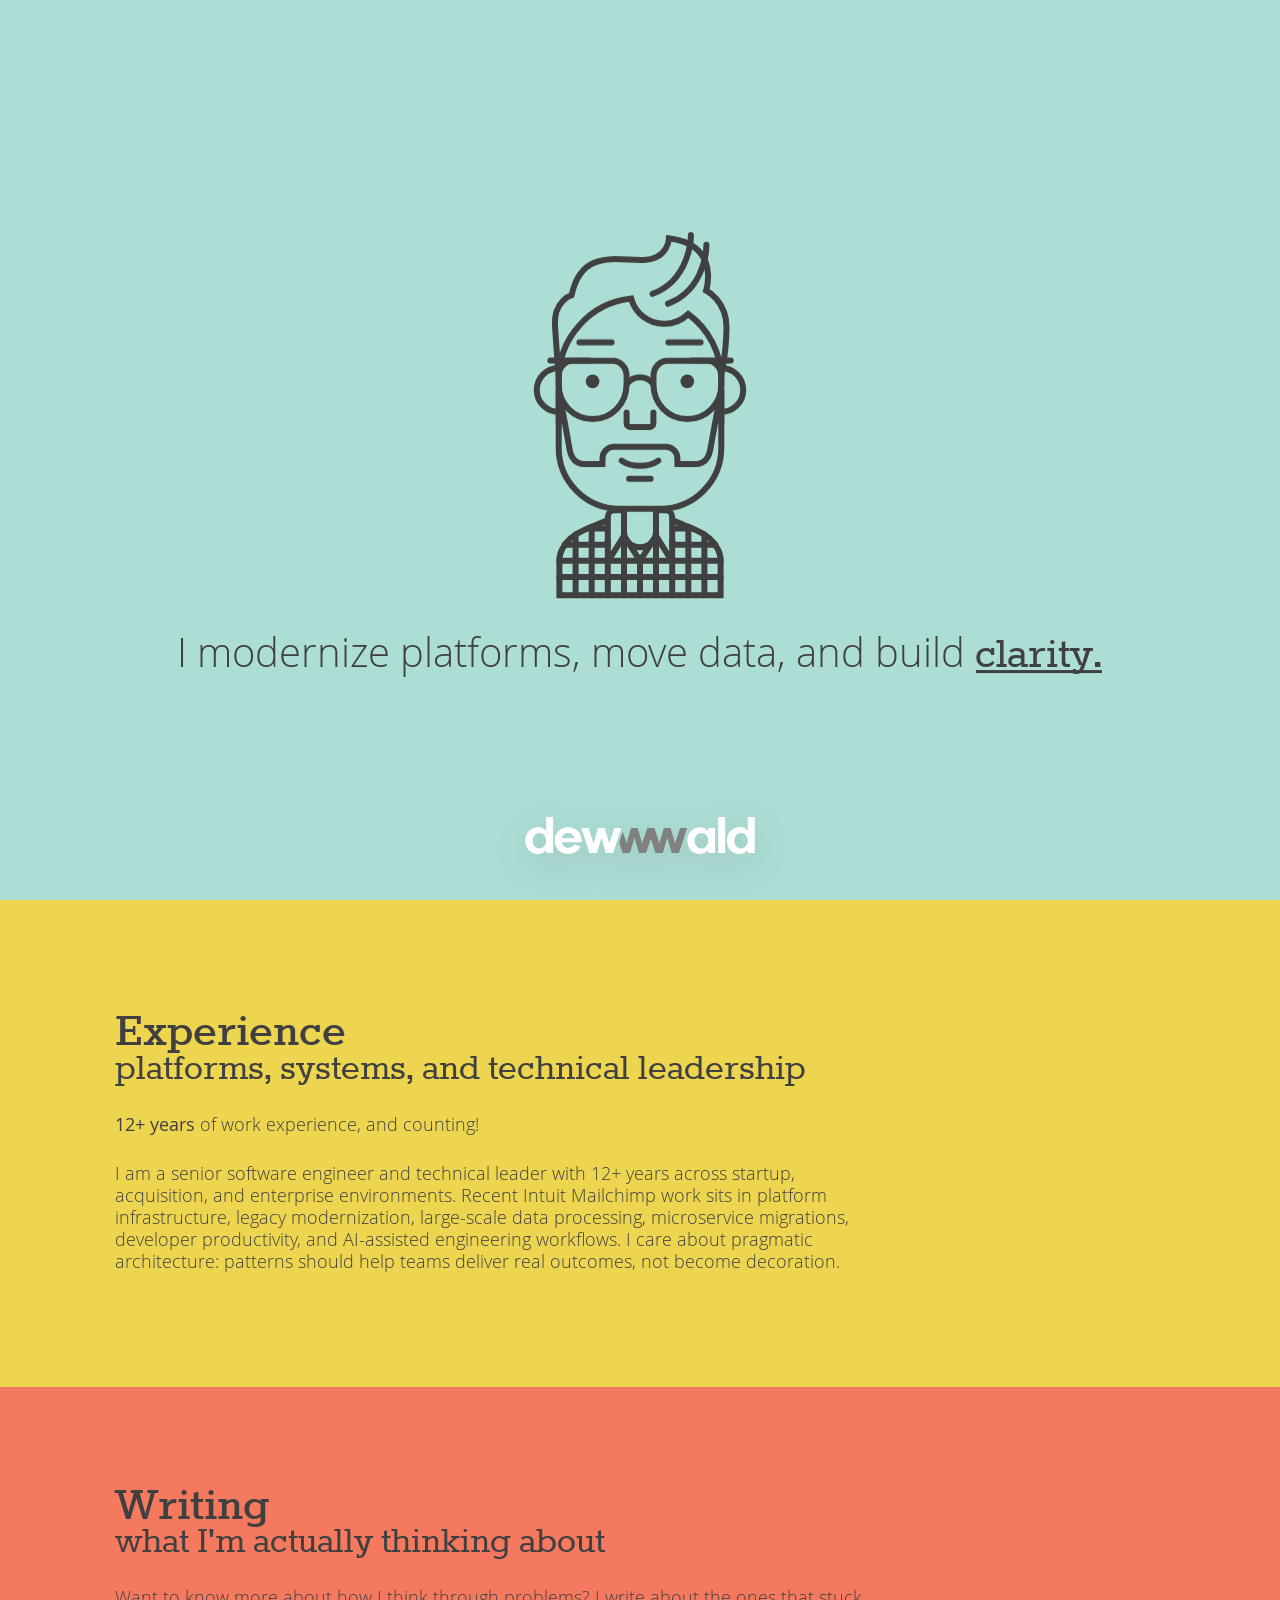
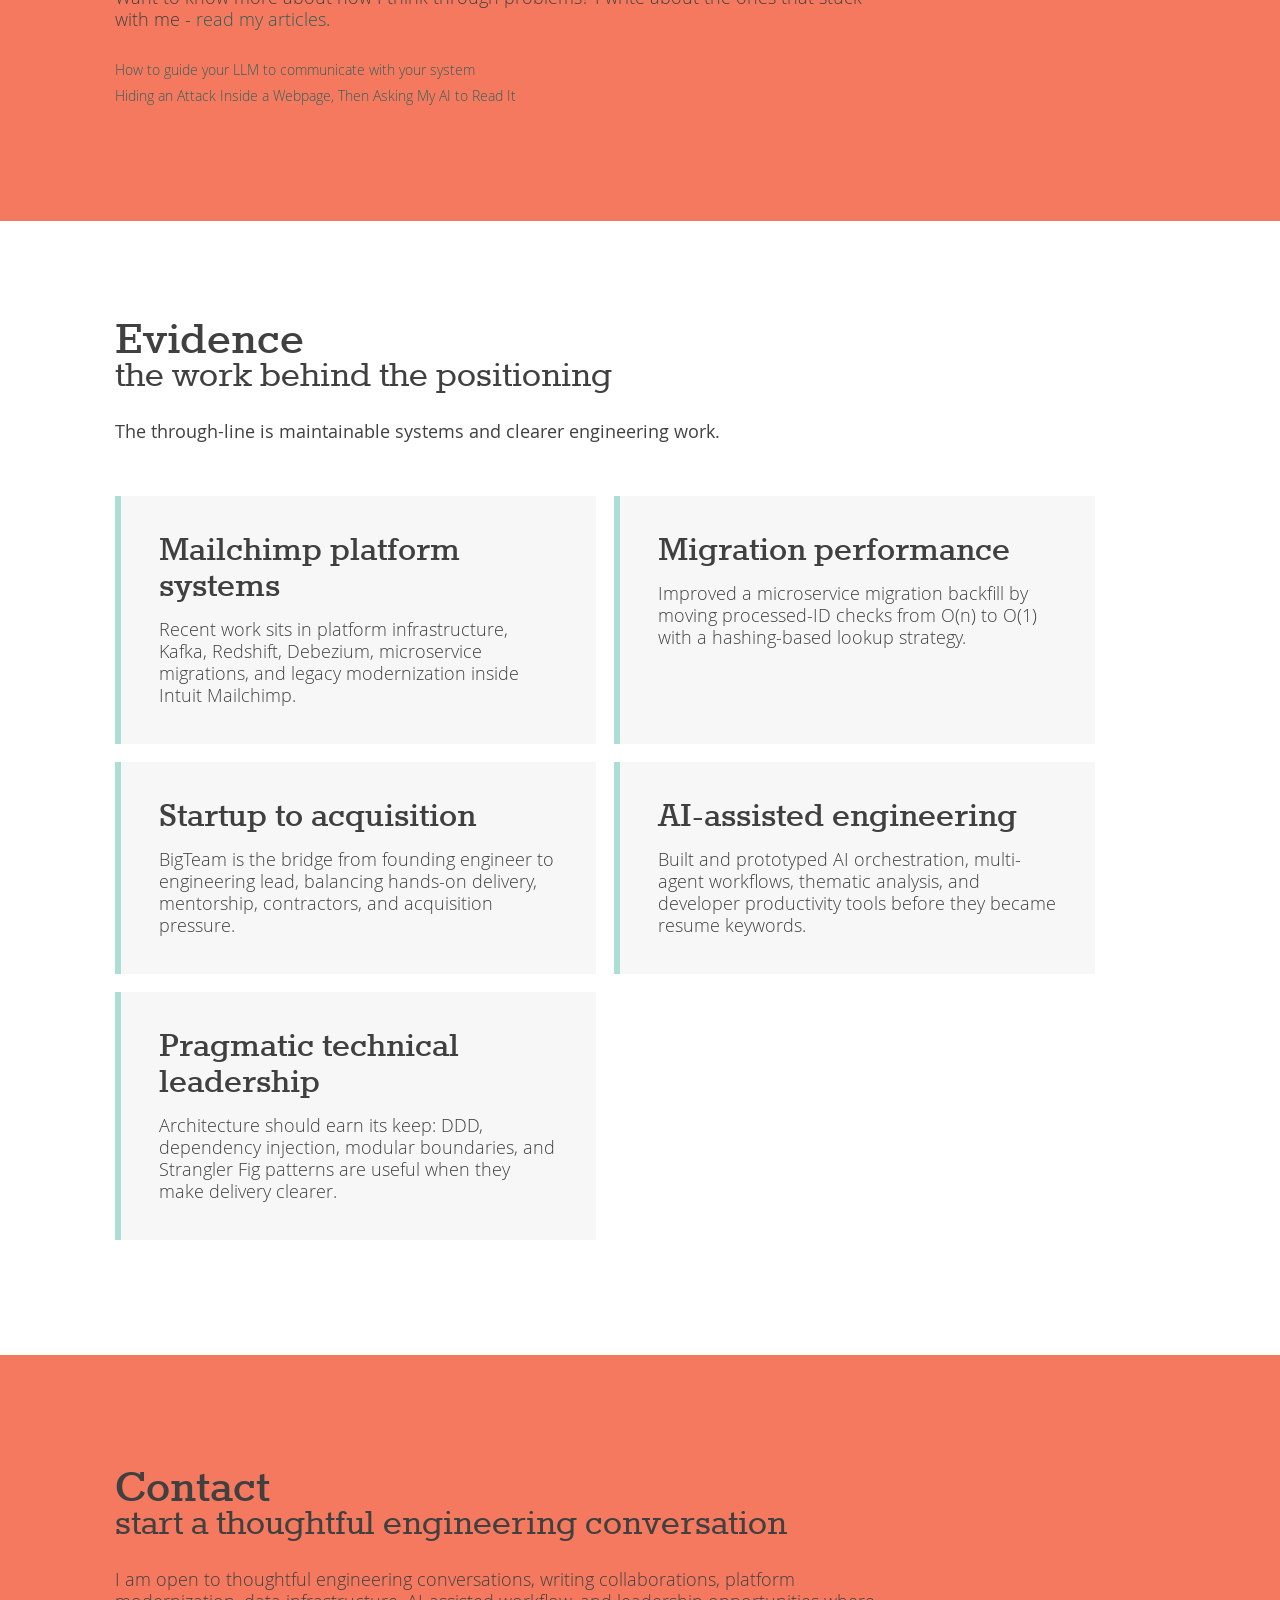
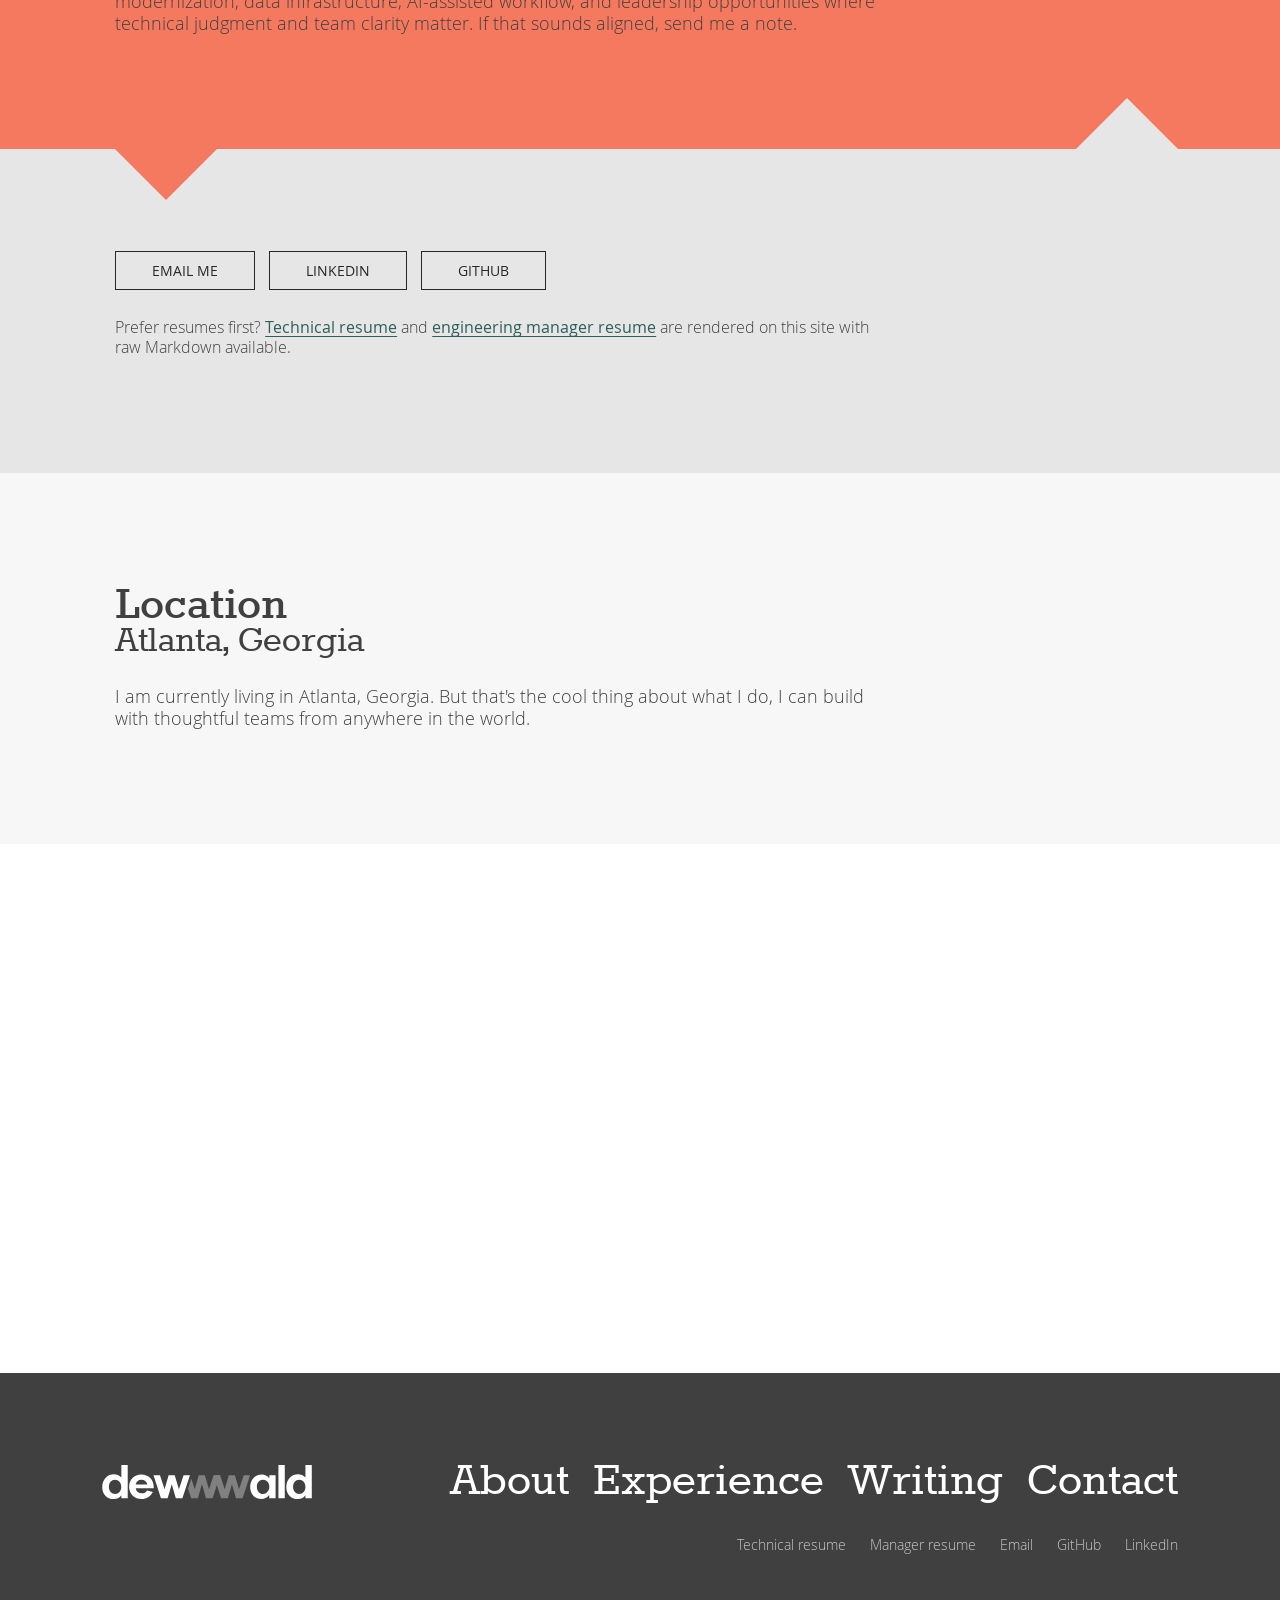
==== commit 08047f82: "Deploy profile site updates" ====
--- a/index.html
+++ b/index.html
@@ -7,8 +7,8 @@
     <meta name="viewport" content="width=device-width, initial-scale=1">
     <meta name="description" content="Dewald Laubscher is a senior software engineer focused on platform modernization, large-scale data systems, AI-assisted engineering workflows, and pragmatic technical leadership.">
     <link rel="icon" type="image/x-icon" href="favicon.ico">
-  <style>*,*:before,*:after{box-sizing:border-box}html{font-family:sans-serif;-ms-text-size-adjust:100%;-webkit-text-size-adjust:100%}body{margin:0}html{font-size:18px;min-height:100%}html,body{font-family:OpenSans,Arial,sans-serif;color:#404040}body{background-color:#fff;font-size:1em;line-height:1.22222;margin:0}html{-webkit-tap-highlight-color:transparent}@font-face{font-family:OpenSans;src:url("./media/OpenSans-Regular-webfont-6QAIGOLD.eot");src:url("./media/OpenSans-Regular-webfont-6QAIGOLD.eot?#iefix") format("embedded-opentype"),url("./media/OpenSans-Regular-webfont-Z5LNJNYI.woff2") format("woff2"),url("./media/OpenSans-Regular-webfont-KN4B4NEL.woff") format("woff"),url("./media/OpenSans-Regular-webfont-5DIOCNQE.ttf") format("truetype"),url("./media/OpenSans-Regular-webfont-QRU6Y2QI.svg#OpenSans-Regular-webfont") format("svg");font-weight:400;font-style:normal}@font-face{font-family:OpenSans;src:url("./media/OpenSans-Regular-webfont-6QAIGOLD.eot");src:url("./media/OpenSans-Regular-webfont-6QAIGOLD.eot?#iefix") format("embedded-opentype"),url("./media/OpenSans-Regular-webfont-Z5LNJNYI.woff2") format("woff2"),url("./media/OpenSans-Regular-webfont-KN4B4NEL.woff") format("woff"),url("./media/OpenSans-Regular-webfont-5DIOCNQE.ttf") format("truetype"),url("./media/OpenSans-Regular-webfont-QRU6Y2QI.svg#OpenSans-Regular-webfont") format("svg");font-weight:400;font-style:italic}@font-face{font-family:OpenSans;src:url("./media/OpenSans-Regular-webfont-6QAIGOLD.eot");src:url("./media/OpenSans-Regular-webfont-6QAIGOLD.eot?#iefix") format("embedded-opentype"),url("./media/OpenSans-Regular-webfont-Z5LNJNYI.woff2") format("woff2"),url("./media/OpenSans-Regular-webfont-KN4B4NEL.woff") format("woff"),url("./media/OpenSans-Regular-webfont-5DIOCNQE.ttf") format("truetype"),url("./media/OpenSans-Regular-webfont-QRU6Y2QI.svg#OpenSans-Regular-webfont") format("svg");font-weight:700;font-style:normal}@font-face{font-family:OpenSans;src:url("./media/OpenSans-Light-webfont-T645AW46.eot");src:url("./media/OpenSans-Light-webfont-T645AW46.eot?#iefix") format("embedded-opentype"),url("./media/OpenSans-Light-webfont-GGRTDOFQ.woff2") format("woff2"),url("./media/OpenSans-Light-webfont-F7SKTJ36.woff") format("woff"),url("./media/OpenSans-Light-webfont-T4UINRQA.ttf") format("truetype"),url("./media/OpenSans-Light-webfont-YVRITSFK.svg#OpenSans-Light-webfont") format("svg");font-weight:lighter;font-style:normal}@font-face{font-family:OpenSans;src:url("./media/OpenSans-Regular-webfont-6QAIGOLD.eot");src:url("./media/OpenSans-Regular-webfont-6QAIGOLD.eot?#iefix") format("embedded-opentype"),url("./media/OpenSans-Regular-webfont-Z5LNJNYI.woff2") format("woff2"),url("./media/OpenSans-Regular-webfont-KN4B4NEL.woff") format("woff"),url("./media/OpenSans-Regular-webfont-5DIOCNQE.ttf") format("truetype"),url("./media/OpenSans-Regular-webfont-QRU6Y2QI.svg#OpenSans-Regular-webfont") format("svg");font-weight:700;font-style:italic}html{--section-inline-end:clamp(28px, 8vw, 120px);--section-inline-start:clamp(48px, 9vw, 152px);scroll-behavior:smooth}body{min-width:320px;overflow-x:hidden}@media(max-width:640px){html{--section-inline-end:24px;--section-inline-start:24px}}</style><link rel="stylesheet" href="styles-ZECCYSUY.css" media="print" onload="this.media='all'"><noscript><link rel="stylesheet" href="styles-ZECCYSUY.css"></noscript></head>
+  <style>*,*:before,*:after{box-sizing:border-box}html{font-family:sans-serif;-ms-text-size-adjust:100%;-webkit-text-size-adjust:100%}body{margin:0}html{font-size:18px;min-height:100%}html,body{font-family:OpenSans,Arial,sans-serif;color:#404040}body{background-color:#fff;font-size:1em;line-height:1.22222;margin:0}html{-webkit-tap-highlight-color:transparent}@font-face{font-family:OpenSans;src:url("./media/OpenSans-Regular-webfont-6QAIGOLD.eot");src:url("./media/OpenSans-Regular-webfont-6QAIGOLD.eot?#iefix") format("embedded-opentype"),url("./media/OpenSans-Regular-webfont-Z5LNJNYI.woff2") format("woff2"),url("./media/OpenSans-Regular-webfont-KN4B4NEL.woff") format("woff"),url("./media/OpenSans-Regular-webfont-5DIOCNQE.ttf") format("truetype"),url("./media/OpenSans-Regular-webfont-QRU6Y2QI.svg#OpenSans-Regular-webfont") format("svg");font-weight:400;font-style:normal}@font-face{font-family:OpenSans;src:url("./media/OpenSans-Regular-webfont-6QAIGOLD.eot");src:url("./media/OpenSans-Regular-webfont-6QAIGOLD.eot?#iefix") format("embedded-opentype"),url("./media/OpenSans-Regular-webfont-Z5LNJNYI.woff2") format("woff2"),url("./media/OpenSans-Regular-webfont-KN4B4NEL.woff") format("woff"),url("./media/OpenSans-Regular-webfont-5DIOCNQE.ttf") format("truetype"),url("./media/OpenSans-Regular-webfont-QRU6Y2QI.svg#OpenSans-Regular-webfont") format("svg");font-weight:400;font-style:italic}@font-face{font-family:OpenSans;src:url("./media/OpenSans-Regular-webfont-6QAIGOLD.eot");src:url("./media/OpenSans-Regular-webfont-6QAIGOLD.eot?#iefix") format("embedded-opentype"),url("./media/OpenSans-Regular-webfont-Z5LNJNYI.woff2") format("woff2"),url("./media/OpenSans-Regular-webfont-KN4B4NEL.woff") format("woff"),url("./media/OpenSans-Regular-webfont-5DIOCNQE.ttf") format("truetype"),url("./media/OpenSans-Regular-webfont-QRU6Y2QI.svg#OpenSans-Regular-webfont") format("svg");font-weight:700;font-style:normal}@font-face{font-family:OpenSans;src:url("./media/OpenSans-Light-webfont-T645AW46.eot");src:url("./media/OpenSans-Light-webfont-T645AW46.eot?#iefix") format("embedded-opentype"),url("./media/OpenSans-Light-webfont-GGRTDOFQ.woff2") format("woff2"),url("./media/OpenSans-Light-webfont-F7SKTJ36.woff") format("woff"),url("./media/OpenSans-Light-webfont-T4UINRQA.ttf") format("truetype"),url("./media/OpenSans-Light-webfont-YVRITSFK.svg#OpenSans-Light-webfont") format("svg");font-weight:lighter;font-style:normal}@font-face{font-family:OpenSans;src:url("./media/OpenSans-Regular-webfont-6QAIGOLD.eot");src:url("./media/OpenSans-Regular-webfont-6QAIGOLD.eot?#iefix") format("embedded-opentype"),url("./media/OpenSans-Regular-webfont-Z5LNJNYI.woff2") format("woff2"),url("./media/OpenSans-Regular-webfont-KN4B4NEL.woff") format("woff"),url("./media/OpenSans-Regular-webfont-5DIOCNQE.ttf") format("truetype"),url("./media/OpenSans-Regular-webfont-QRU6Y2QI.svg#OpenSans-Regular-webfont") format("svg");font-weight:700;font-style:italic}html{--section-inline-end:clamp(28px, 8vw, 120px);--section-inline-start:clamp(48px, 9vw, 152px);scroll-behavior:smooth}body{min-width:320px;overflow-x:hidden}@media(max-width:640px){html{--section-inline-end:24px;--section-inline-start:24px}}</style><link rel="stylesheet" href="styles-FTOLJS2P.css" media="print" onload="this.media='all'"><noscript><link rel="stylesheet" href="styles-FTOLJS2P.css"></noscript></head>
   <body>
     <dewwwald-root>Loading...</dewwwald-root>
-  <link rel="modulepreload" href="chunk-46MTM2TZ.js"><link rel="modulepreload" href="chunk-EQDQRRRY.js"><script src="polyfills-5CFQRCPP.js" type="module"></script><script src="main-DSB4XCMH.js" type="module"></script></body>
+  <link rel="modulepreload" href="chunk-XDLBSSZE.js"><link rel="modulepreload" href="chunk-EQDQRRRY.js"><script src="polyfills-5CFQRCPP.js" type="module"></script><script src="main-TLCESBOI.js" type="module"></script></body>
 </html>
--- a/styles-FTOLJS2P.css
+++ b/styles-FTOLJS2P.css
@@ -0,0 +1 @@
+@charset "UTF-8";*,*:before,*:after{box-sizing:border-box}h1,h2,h3,h4,h5,h6,p,blockquote,pre,dl,dd,ol,ul,form,fieldset,legend,table,th,td,caption,hr{margin:0;padding:0}abbr[title],dfn[title]{cursor:help}u,ins{text-decoration:none}ins{border-bottom:1px solid}img{font-style:italic}label,input,textarea,button,select,option{cursor:pointer}.text-input:active,.text-input:focus,textarea:active,textarea:focus{cursor:text;outline:none}html{font-family:sans-serif;-ms-text-size-adjust:100%;-webkit-text-size-adjust:100%}body{margin:0}article,aside,details,figcaption,figure,footer,header,main,menu,nav,section,summary{display:block}audio,canvas,progress,video{display:inline-block;vertical-align:baseline}audio:not([controls]){display:none;height:0}[hidden],template{display:none}a{background-color:transparent}a:active,a:hover{outline:0}abbr[title]{border-bottom:none;text-decoration:underline;text-decoration:underline dotted}b,strong{font-weight:inherit}b,strong{font-weight:bolder}dfn{font-style:italic}h1{font-size:2em;margin:.67em 0}mark{background-color:#ff0;color:#000}small{font-size:80%}sub,sup{font-size:75%;line-height:0;position:relative;vertical-align:baseline}sup{top:-.5em}sub{bottom:-.25em}img{border:0}svg:not(:root){overflow:hidden}figure{margin:1em 40px}hr{box-sizing:content-box;height:0;overflow:visible}code,kbd,pre,samp{font-family:monospace,monospace;font-size:1em}button,input,optgroup,select,textarea{font:inherit;margin:0}button{overflow:visible}button,select{text-transform:none}button,html input[type=button],input[type=reset],input[type=submit]{-webkit-appearance:button;cursor:pointer}button[disabled],html input[disabled]{cursor:default}button::-moz-focus-inner,input::-moz-focus-inner{border:0;padding:0}button:-moz-focusring,input:-moz-focusring{outline:1px dotted ButtonText}input{line-height:normal}input[type=checkbox],input[type=radio]{box-sizing:border-box;padding:0}input[type=number]::-webkit-inner-spin-button,input[type=number]::-webkit-outer-spin-button{height:auto}input[type=search]{-webkit-appearance:textfield}input[type=search]::-webkit-search-cancel-button,input[type=search]::-webkit-search-decoration{-webkit-appearance:none}fieldset{border:1px solid #c0c0c0;margin:0 2px;padding:.35em .625em .75em}legend{border:0;padding:0}textarea{overflow:auto}optgroup{font-weight:700}html{font-size:18px;min-height:100%}html,body,button,input,select,textarea{font-family:OpenSans,Arial,sans-serif;color:#404040}button,input,select,textarea{background-image:none}body{background-color:#fff;font-size:1em;line-height:1.22222;margin:0}::-moz-selection{background:#acded5;color:#fff;text-shadow:none}::selection{background:#acded5;color:#fff;text-shadow:none}pre{overflow:auto}pre mark{background:none;border-bottom:1px solid;color:inherit}fieldset{padding:1.5}input[type=radio],input[type=checkbox]{cursor:pointer;border:none}h1,h2,h3,h4,h5,h6,hgroup,ul,ol,dl,blockquote,p,address,table,fieldset,figure,pre{margin-top:0;margin-bottom:27px;margin-bottom:1.5rem}hr{margin-bottom:27px;margin-bottom:1.5rem}ul,ol,dd{margin-left:1.5em}h1,.fs--h1{font-size:2.66667rem}h2,.fs--h2,h1 small,.persona__main{font-size:2.22222rem}h3,.fs--h3{font-size:2rem}h4,.fs--h4{font-size:1.33333rem}h5,.fs--h5{font-size:1rem}h6,.fs--h6{font-size:.88889rem}.fs--giga{font-size:5.33333rem}.fs--mega{font-size:4rem}.fs--kilo,.portfolio-item__title{font-size:2.66667rem}img,embed,object,video{max-width:100%;height:auto}figure>img{display:block}li>ul,li>ol{margin-top:0;margin-bottom:0}.numbered-list{list-style-type:decimal}.lede,.lead{font-size:1.125rem}q{quotes:"\2018" "\2019" "\\201C " "\\201D "}q:before{content:"\2018";content:open-quote}q:after{content:"\2019";content:close-quote}q q:before{content:"\201c";content:open-quote}q q:after{content:"\201d";content:close-quote}blockquote p:first-of-type{margin-top:0}blockquote p:last-of-type{margin-bottom:0}.source{display:block;text-indent:0}.source:before{content:"\2014"}.fs--milli,.btn--base{font-size:.77778rem}.fs--micro{font-size:.55556rem}.fs--nano{font-size:.44444rem}table{width:100%}th,td{padding:6.75px;padding:.375rem;text-align:left}@media screen and (min-width:480px){th,td{padding:13.5px;padding:.75rem}}.btn--base{position:relative;display:inline-block;background-image:none;background-color:transparent;text-align:center;line-height:normal;vertical-align:middle;height:auto;margin:0;padding:0;border:0;white-space:nowrap}.btn--base:active,.btn--base:focus{outline:none}.btn--base{cursor:pointer;transition:all .15s ease-in}.btn--base,.btn--base:hover,.btn--base:focus{text-decoration:none}.btn--base:active,.btn--base:focus{transition:none}[disabled].btn--base,.btn--base:disabled{cursor:default}.portfolio-item{position:relative;overflow:hidden}.portfolio-item:before{content:"";display:block}.portfolio-item__inner{position:absolute;inset:0}.cf:before,.cf:after{content:"";display:table;clear:both}.gw,.gw--no-guts{list-style:none;margin-bottom:0;margin-left:-36px;margin-left:-2rem;display:-ms-flexbox;display:flex;-ms-flex-wrap:wrap;flex-wrap:wrap}.oldie .gw,.oldie .gw--no-guts{display:inline-block;width:100%;width:calc(100% + 2em)}[class*=gw]>[class*=gw]{margin-left:0}.g,.g--tall,.g--auto,.g--shrink-wrap{padding-left:36px;padding-left:2rem;width:100%}.oldie .g,.oldie .g--tall,.oldie .g--auto,.oldie .g--shrink-wrap{display:inline-block;vertical-align:top}.g--tall{display:-ms-flexbox;display:flex}.g--auto{-ms-flex:1;flex:1}.oldie .g--auto{display:table-cell}.g--shrink-wrap{width:auto}.oldie .g--shrink-wrap{display:table-cell}.gw--no-guts{margin-left:0}.gw--no-guts>.g,.gw--no-guts>.g--tall,.gw--no-guts>.g--auto,.gw--no-guts>.g--shrink-wrap{padding-left:0}.g-1\/1{width:100%}.g-1\/2,.g-2\/4,.g-3\/6,.g-4\/8,.g-5\/10,.g-6\/12{width:50%}.g-1\/3,.g-2\/6,.g-4\/12{width:33.333%}.g-2\/3,.g-4\/6,.g-8\/12{width:66.666%}.g-1\/4,.g-2\/8,.g-3\/12{width:25%}.g-3\/4,.g-6\/8,.g-9\/12{width:75%}.g-1\/5,.g-2\/10{width:20%}.g-2\/5,.g-4\/10{width:40%}.g-3\/5,.g-6\/10{width:60%}.g-4\/5,.g-8\/10{width:80%}.g-1\/6,.g-2\/12{width:16.666%}.g-5\/6,.g-10\/12{width:83.333%}.g-1\/8{width:12.5%}.g-3\/8{width:37.5%}.g-5\/8{width:62.5%}.g-7\/8{width:87.5%}.g-1\/10{width:10%}.g-3\/10{width:30%}.g-7\/10{width:70%}.g-9\/10{width:90%}.g-1\/12{width:8.333%}.g-5\/12{width:41.666%}.g-7\/12{width:58.333%}.g-11\/12{width:91.666%}@media only screen and (max-width:480px){.g-palm-1\/1{width:100%}.g-palm-1\/2,.g-palm-2\/4,.g-palm-3\/6,.g-palm-4\/8,.g-palm-5\/10,.g-palm-6\/12{width:50%}.g-palm-1\/3,.g-palm-2\/6,.g-palm-4\/12{width:33.333%}.g-palm-2\/3,.g-palm-4\/6,.g-palm-8\/12{width:66.666%}.g-palm-1\/4,.g-palm-2\/8,.g-palm-3\/12{width:25%}.g-palm-3\/4,.g-palm-6\/8,.g-palm-9\/12{width:75%}.g-palm-1\/5,.g-palm-2\/10{width:20%}.g-palm-2\/5,.g-palm-4\/10{width:40%}.g-palm-3\/5,.g-palm-6\/10{width:60%}.g-palm-4\/5,.g-palm-8\/10{width:80%}.g-palm-1\/6,.g-palm-2\/12{width:16.666%}.g-palm-5\/6,.g-palm-10\/12{width:83.333%}.g-palm-1\/8{width:12.5%}.g-palm-3\/8{width:37.5%}.g-palm-5\/8{width:62.5%}.g-palm-7\/8{width:87.5%}.g-palm-1\/10{width:10%}.g-palm-3\/10{width:30%}.g-palm-7\/10{width:70%}.g-palm-9\/10{width:90%}.g-palm-1\/12{width:8.333%}.g-palm-5\/12{width:41.666%}.g-palm-7\/12{width:58.333%}.g-palm-11\/12{width:91.666%}}@media only screen and (min-width:481px)and (max-width:919px){.g-lap-1\/1{width:100%}.g-lap-1\/2,.g-lap-2\/4,.g-lap-3\/6,.g-lap-4\/8,.g-lap-5\/10,.g-lap-6\/12{width:50%}.g-lap-1\/3,.g-lap-2\/6,.g-lap-4\/12{width:33.333%}.g-lap-2\/3,.g-lap-4\/6,.g-lap-8\/12{width:66.666%}.g-lap-1\/4,.g-lap-2\/8,.g-lap-3\/12{width:25%}.g-lap-3\/4,.g-lap-6\/8,.g-lap-9\/12{width:75%}.g-lap-1\/5,.g-lap-2\/10{width:20%}.g-lap-2\/5,.g-lap-4\/10{width:40%}.g-lap-3\/5,.g-lap-6\/10{width:60%}.g-lap-4\/5,.g-lap-8\/10{width:80%}.g-lap-1\/6,.g-lap-2\/12{width:16.666%}.g-lap-5\/6,.g-lap-10\/12{width:83.333%}.g-lap-1\/8{width:12.5%}.g-lap-3\/8{width:37.5%}.g-lap-5\/8{width:62.5%}.g-lap-7\/8{width:87.5%}.g-lap-1\/10{width:10%}.g-lap-3\/10{width:30%}.g-lap-7\/10{width:70%}.g-lap-9\/10{width:90%}.g-lap-1\/12{width:8.333%}.g-lap-5\/12{width:41.666%}.g-lap-7\/12{width:58.333%}.g-lap-11\/12{width:91.666%}}@media only screen and (min-width:481px){.g-lap-and-up-1\/1{width:100%}.g-lap-and-up-1\/2,.g-lap-and-up-2\/4,.g-lap-and-up-3\/6,.g-lap-and-up-4\/8,.g-lap-and-up-5\/10,.g-lap-and-up-6\/12{width:50%}.g-lap-and-up-1\/3,.g-lap-and-up-2\/6,.g-lap-and-up-4\/12{width:33.333%}.g-lap-and-up-2\/3,.g-lap-and-up-4\/6,.g-lap-and-up-8\/12{width:66.666%}.g-lap-and-up-1\/4,.g-lap-and-up-2\/8,.g-lap-and-up-3\/12{width:25%}.g-lap-and-up-3\/4,.g-lap-and-up-6\/8,.g-lap-and-up-9\/12{width:75%}.g-lap-and-up-1\/5,.g-lap-and-up-2\/10{width:20%}.g-lap-and-up-2\/5,.g-lap-and-up-4\/10{width:40%}.g-lap-and-up-3\/5,.g-lap-and-up-6\/10{width:60%}.g-lap-and-up-4\/5,.g-lap-and-up-8\/10{width:80%}.g-lap-and-up-1\/6,.g-lap-and-up-2\/12{width:16.666%}.g-lap-and-up-5\/6,.g-lap-and-up-10\/12{width:83.333%}.g-lap-and-up-1\/8{width:12.5%}.g-lap-and-up-3\/8{width:37.5%}.g-lap-and-up-5\/8{width:62.5%}.g-lap-and-up-7\/8{width:87.5%}.g-lap-and-up-1\/10{width:10%}.g-lap-and-up-3\/10{width:30%}.g-lap-and-up-7\/10{width:70%}.g-lap-and-up-9\/10{width:90%}.g-lap-and-up-1\/12{width:8.333%}.g-lap-and-up-5\/12{width:41.666%}.g-lap-and-up-7\/12{width:58.333%}.g-lap-and-up-11\/12{width:91.666%}}@media only screen and (max-width:919px){.g-portable-1\/1{width:100%}.g-portable-1\/2,.g-portable-2\/4,.g-portable-3\/6,.g-portable-4\/8,.g-portable-5\/10,.g-portable-6\/12{width:50%}.g-portable-1\/3,.g-portable-2\/6,.g-portable-4\/12{width:33.333%}.g-portable-2\/3,.g-portable-4\/6,.g-portable-8\/12{width:66.666%}.g-portable-1\/4,.g-portable-2\/8,.g-portable-3\/12{width:25%}.g-portable-3\/4,.g-portable-6\/8,.g-portable-9\/12{width:75%}.g-portable-1\/5,.g-portable-2\/10{width:20%}.g-portable-2\/5,.g-portable-4\/10{width:40%}.g-portable-3\/5,.g-portable-6\/10{width:60%}.g-portable-4\/5,.g-portable-8\/10{width:80%}.g-portable-1\/6,.g-portable-2\/12{width:16.666%}.g-portable-5\/6,.g-portable-10\/12{width:83.333%}.g-portable-1\/8{width:12.5%}.g-portable-3\/8{width:37.5%}.g-portable-5\/8{width:62.5%}.g-portable-7\/8{width:87.5%}.g-portable-1\/10{width:10%}.g-portable-3\/10{width:30%}.g-portable-7\/10{width:70%}.g-portable-9\/10{width:90%}.g-portable-1\/12{width:8.333%}.g-portable-5\/12{width:41.666%}.g-portable-7\/12{width:58.333%}.g-portable-11\/12{width:91.666%}}@media only screen and (min-width:920px){.g-desk-1\/1{width:100%}.g-desk-1\/2,.g-desk-2\/4,.g-desk-3\/6,.g-desk-4\/8,.g-desk-5\/10,.g-desk-6\/12{width:50%}.g-desk-1\/3,.g-desk-2\/6,.g-desk-4\/12{width:33.333%}.g-desk-2\/3,.g-desk-4\/6,.g-desk-8\/12{width:66.666%}.g-desk-1\/4,.g-desk-2\/8,.g-desk-3\/12{width:25%}.g-desk-3\/4,.g-desk-6\/8,.g-desk-9\/12{width:75%}.g-desk-1\/5,.g-desk-2\/10{width:20%}.g-desk-2\/5,.g-desk-4\/10{width:40%}.g-desk-3\/5,.g-desk-6\/10{width:60%}.g-desk-4\/5,.g-desk-8\/10{width:80%}.g-desk-1\/6,.g-desk-2\/12{width:16.666%}.g-desk-5\/6,.g-desk-10\/12{width:83.333%}.g-desk-1\/8{width:12.5%}.g-desk-3\/8{width:37.5%}.g-desk-5\/8{width:62.5%}.g-desk-7\/8{width:87.5%}.g-desk-1\/10{width:10%}.g-desk-3\/10{width:30%}.g-desk-7\/10{width:70%}.g-desk-9\/10{width:90%}.g-desk-1\/12{width:8.333%}.g-desk-5\/12{width:41.666%}.g-desk-7\/12{width:58.333%}.g-desk-11\/12{width:91.666%}}@media only screen and (min-width:1440px){.g-desk-wide-1\/1{width:100%}.g-desk-wide-1\/2,.g-desk-wide-2\/4,.g-desk-wide-3\/6,.g-desk-wide-4\/8,.g-desk-wide-5\/10,.g-desk-wide-6\/12{width:50%}.g-desk-wide-1\/3,.g-desk-wide-2\/6,.g-desk-wide-4\/12{width:33.333%}.g-desk-wide-2\/3,.g-desk-wide-4\/6,.g-desk-wide-8\/12{width:66.666%}.g-desk-wide-1\/4,.g-desk-wide-2\/8,.g-desk-wide-3\/12{width:25%}.g-desk-wide-3\/4,.g-desk-wide-6\/8,.g-desk-wide-9\/12{width:75%}.g-desk-wide-1\/5,.g-desk-wide-2\/10{width:20%}.g-desk-wide-2\/5,.g-desk-wide-4\/10{width:40%}.g-desk-wide-3\/5,.g-desk-wide-6\/10{width:60%}.g-desk-wide-4\/5,.g-desk-wide-8\/10{width:80%}.g-desk-wide-1\/6,.g-desk-wide-2\/12{width:16.666%}.g-desk-wide-5\/6,.g-desk-wide-10\/12{width:83.333%}.g-desk-wide-1\/8{width:12.5%}.g-desk-wide-3\/8{width:37.5%}.g-desk-wide-5\/8{width:62.5%}.g-desk-wide-7\/8{width:87.5%}.g-desk-wide-1\/10{width:10%}.g-desk-wide-3\/10{width:30%}.g-desk-wide-7\/10{width:70%}.g-desk-wide-9\/10{width:90%}.g-desk-wide-1\/12{width:8.333%}.g-desk-wide-5\/12{width:41.666%}.g-desk-wide-7\/12{width:58.333%}.g-desk-wide-11\/12{width:91.666%}}html{-webkit-tap-highlight-color:transparent}.disable-hover,.disable-hover *{pointer-events:none!important}@font-face{font-family:OpenSans;src:url("./media/OpenSans-Regular-webfont-6QAIGOLD.eot");src:url("./media/OpenSans-Regular-webfont-6QAIGOLD.eot?#iefix") format("embedded-opentype"),url("./media/OpenSans-Regular-webfont-Z5LNJNYI.woff2") format("woff2"),url("./media/OpenSans-Regular-webfont-KN4B4NEL.woff") format("woff"),url("./media/OpenSans-Regular-webfont-5DIOCNQE.ttf") format("truetype"),url("./media/OpenSans-Regular-webfont-QRU6Y2QI.svg#OpenSans-Regular-webfont") format("svg");font-weight:400;font-style:normal}@font-face{font-family:OpenSans;src:url("./media/OpenSans-Regular-webfont-6QAIGOLD.eot");src:url("./media/OpenSans-Regular-webfont-6QAIGOLD.eot?#iefix") format("embedded-opentype"),url("./media/OpenSans-Regular-webfont-Z5LNJNYI.woff2") format("woff2"),url("./media/OpenSans-Regular-webfont-KN4B4NEL.woff") format("woff"),url("./media/OpenSans-Regular-webfont-5DIOCNQE.ttf") format("truetype"),url("./media/OpenSans-Regular-webfont-QRU6Y2QI.svg#OpenSans-Regular-webfont") format("svg");font-weight:400;font-style:italic}@font-face{font-family:OpenSans;src:url("./media/OpenSans-Regular-webfont-6QAIGOLD.eot");src:url("./media/OpenSans-Regular-webfont-6QAIGOLD.eot?#iefix") format("embedded-opentype"),url("./media/OpenSans-Regular-webfont-Z5LNJNYI.woff2") format("woff2"),url("./media/OpenSans-Regular-webfont-KN4B4NEL.woff") format("woff"),url("./media/OpenSans-Regular-webfont-5DIOCNQE.ttf") format("truetype"),url("./media/OpenSans-Regular-webfont-QRU6Y2QI.svg#OpenSans-Regular-webfont") format("svg");font-weight:700;font-style:normal}@font-face{font-family:OpenSans;src:url("./media/OpenSans-Light-webfont-T645AW46.eot");src:url("./media/OpenSans-Light-webfont-T645AW46.eot?#iefix") format("embedded-opentype"),url("./media/OpenSans-Light-webfont-GGRTDOFQ.woff2") format("woff2"),url("./media/OpenSans-Light-webfont-F7SKTJ36.woff") format("woff"),url("./media/OpenSans-Light-webfont-T4UINRQA.ttf") format("truetype"),url("./media/OpenSans-Light-webfont-YVRITSFK.svg#OpenSans-Light-webfont") format("svg");font-weight:lighter;font-style:normal}@font-face{font-family:OpenSans;src:url("./media/OpenSans-Regular-webfont-6QAIGOLD.eot");src:url("./media/OpenSans-Regular-webfont-6QAIGOLD.eot?#iefix") format("embedded-opentype"),url("./media/OpenSans-Regular-webfont-Z5LNJNYI.woff2") format("woff2"),url("./media/OpenSans-Regular-webfont-KN4B4NEL.woff") format("woff"),url("./media/OpenSans-Regular-webfont-5DIOCNQE.ttf") format("truetype"),url("./media/OpenSans-Regular-webfont-QRU6Y2QI.svg#OpenSans-Regular-webfont") format("svg");font-weight:700;font-style:italic}@font-face{font-family:Rokkitt;src:url("./media/rokkitt-regular-webfont-SYR2WK4L.woff2") format("woff2"),url("./media/rokkitt-regular-webfont-ZVRPFO5L.woff") format("woff"),url("./media/Rokkitt-Regular-FXOQESPD.ttf") format("truetype");font-weight:400;font-style:normal}@font-face{font-family:Rokkitt;src:url("./media/rokkitt-bold-webfont-2FMYJ5AP.woff2") format("woff2"),url("./media/rokkitt-bold-webfont-C6BLI2OD.woff") format("woff"),url("./media/Rokkitt-Bold-ATJ5HYW3.ttf") format("truetype");font-weight:700;font-style:normal}label{cursor:pointer;display:block;margin-bottom:7.2px;margin-bottom:.4rem}textarea{resize:none;max-height:120px;max-height:6.66667rem}button,input,select,textarea{vertical-align:baseline}input,input[type=search],textarea{border-radius:0}input,textarea{border:0px solid;height:auto;line-height:normal;padding:.5em}input,textarea,select{margin-bottom:7.2px;margin-bottom:.4rem;display:block;width:100%;-webkit-appearance:none;outline:none}input[type=radio],input[type=checkbox]{width:auto}input[type=password]{letter-spacing:.3em}input[type=password]::-webkit-input-placeholder{letter-spacing:0}input[type=password]::-moz-placeholder{letter-spacing:0}input[type=password]:-ms-input-placeholder{letter-spacing:0}input[type=password]::placeholder{letter-spacing:0}fieldset{border:0px;padding:0;margin:0}h1,h2,h3,h4,h5,h6{font-weight:400;line-height:1}img[imageCover]{position:absolute}a,button,.btn--base,.menu__sub{transition:all .15s ease-in-out}a:active,button:active,.btn--base:active,.menu__sub:active{transition:none}a{text-decoration:none}a,a:hover{outline:0}.menu--primary,.menu__sub{list-style-type:none;padding:0;margin:0}th,td{border:1px solid}i{font-style:normal}blockquote{font-style:italic;font-size:2rem;padding:27px;padding:1.5rem}kbd{border:1px solid #e6e6e6;border-radius:2px;font-size:85%;padding:.25em .5em;vertical-align:middle}hr{border:1px solid;border-left:0;border-right:0;border-top:0}h1,h2,h3{font-family:Rokkitt,Arial,sans-serif;line-height:.8;vertical-align:middle;font-weight:700}h1 small{display:block;font-weight:400}.btn--base{border:1px solid;text-transform:uppercase;font-weight:700;padding:9px 36px;padding:.5rem 2rem}.btn--base{color:#272727}.btn--base:hover,.btn--base:focus{color:#fff;background-color:#272727;border-color:#272727}.btn--base:active{background-color:transparent;color:#272727}sidebar{position:fixed;top:0;left:0;bottom:0;display:block;color:#fff;z-index:20;width:40px;transition:all 175ms ease-in-out;overflow:hidden}.sidebar--in{width:260px;background-color:#404040}.logo{position:relative;padding:0 36px;padding:0 2rem;display:block;width:260px;transform:translate(-100%);transition:all 175ms ease-in-out 0ms;opacity:0;z-index:10}.sidebar--in .logo{transform:translate(0);opacity:1;transition:all 175ms ease-in-out 80ms}.menu--primary-container{padding:29.88px 0;padding:1.66rem 0}.menu--primary{display:block;padding:29.88px 0;padding:1.66rem 0}.menu__item{display:block;text-align:right}.menu__item>a{position:relative;font-family:Rokkitt,Arial,sans-serif;display:block;text-transform:uppercase;outline:0;padding-left:6.3px;padding:.55rem .25rem .4rem .35rem;padding-right:4.5px;padding-top:9.9px;padding-bottom:7.2px;line-height:normal;vertical-align:middle;margin-left:.15rem;margin-top:2rem;margin-bottom:2rem;width:1.95rem;color:transparent;opacity:.75;transition:background-color 175ms ease-in-out,width 175ms ease-in-out,font-size 175ms ease-in-out,color 175ms ease-in-out,background-color 175ms ease-in-out,border-radius 175ms ease-in-out,margin 0ms ease-in-out,padding 0ms ease-in-out}.menu__item>a span:first-letter{color:#fff;font-size:1.33333rem;transition:all 175ms ease-in-out}.menu__item>a span{font-size:0px;display:inline-block;position:relative;transition:all 175ms ease-in-out}.sidebar--in .menu__item>a span{font-size:1.33333rem}.menu__item>a span:before{content:"";display:block;position:absolute;top:63%;left:0;right:0;border-bottom:1px solid;color:inherit;opacity:0}.menu__item>a:after{content:"";display:block;background-color:#404040;transition:all 175ms ease-in-out;height:2rem;border-radius:100%;width:2rem;position:absolute;z-index:-1;top:50%;left:50%;transform:translate(-50%,-50%)}.sidebar--in .menu__item>a:after{width:50vw;height:50vw}.sidebar--in .menu__item>a{width:14.44444rem;width:auto;line-height:2.5;color:#fff;opacity:1;padding-left:36px;padding-left:2rem;padding-right:36px;padding-right:2rem;border-radius:0%;margin:0;transition:background-color 175ms ease-in-out 75ms,width 175ms ease-in-out,font-size 175ms ease-in-out,color 175ms ease-in-out,background-color 175ms ease-in-out,border-radius 175ms ease-in-out,margin 0ms ease-in-out,padding 0ms ease-in-out}.sidebar--in .menu__item>a:hover,.sidebar--in .menu__item>a:focus{color:#88cfc3}.sidebar--in .menu__item>a:active{color:#acded5}.menu__sub .menu__item{display:block}.menu__item--current>a,.menu__item--current-parent>a,.menu__item--current>a:hover,.menu__item--current-parent>a:hover,.menu__item--current>a:focus,.menu__item--current-parent>a:focus,.menu__item--current>a:active,.menu__item--current-parent>a:active{cursor:default;color:transparent}.menu__item--current>a span:before,.menu__item--current-parent>a span:before,.menu__item--current>a:hover span:before,.menu__item--current-parent>a:hover span:before,.menu__item--current>a:focus span:before,.menu__item--current-parent>a:focus span:before,.menu__item--current>a:active span:before,.menu__item--current-parent>a:active span:before{opacity:1}.menu__item--current>a span:first-letter,.menu__item--current-parent>a span:first-letter,.menu__item--current>a:hover span:first-letter,.menu__item--current-parent>a:hover span:first-letter,.menu__item--current>a:focus span:first-letter,.menu__item--current-parent>a:focus span:first-letter,.menu__item--current>a:active span:first-letter,.menu__item--current-parent>a:active span:first-letter{color:#acded5}.sidebar--in .menu__item--current>a,.sidebar--in .menu__item--current-parent>a,.sidebar--in .menu__item--current>a:hover,.sidebar--in .menu__item--current-parent>a:hover,.sidebar--in .menu__item--current>a:focus,.sidebar--in .menu__item--current-parent>a:focus,.sidebar--in .menu__item--current>a:active,.sidebar--in .menu__item--current-parent>a:active{color:#acded5}.menu__item--current>a[pageScroll],.menu__item--current-parent>a[pageScroll]{cursor:cursor;color:#fff}.menu__item--current>a[pageScroll] span:before,.menu__item--current-parent>a[pageScroll] span:before{opacity:0}.menu__item--current>a[pageScroll]:hover,.menu__item--current-parent>a[pageScroll]:hover,.menu__item--current>a[pageScroll]:focus,.menu__item--current-parent>a[pageScroll]:focus{color:#d0ede7}.menu__item--current>a[pageScroll]:active,.menu__item--current-parent>a[pageScroll]:active{color:#acded5}.menu__sub{background-color:#fff;max-height:0;overflow:hidden;position:absolute}a:hover+.menu__sub,.menu__sub:hover{border:1px solid #404040;max-height:none;overflow:visible}.menu__sub a{min-width:225px;white-space:nowrap}a:hover+.menu__sub>.menu__item a,.menu__sub:hover>.menu__item>a{max-height:8em;padding-top:1em;padding-bottom:1em;opacity:1}.menu__sub .menu__sub{top:0;left:100%}.menu--primary{position:absolute;width:100%;left:0;top:50%;transition:all 0ms linear;transform:translateZ(0) translateY(-50%) translate(-10%)}.sidebar--in .menu--primary{transform:translateZ(0) translateY(-50%) translate(0)}.menu--primary .menu__item{letter-spacing:.15em}.menu-toggle{display:none}.menu-toggle:focus{outline:none}@media only screen and (max-width:919px){.menu-toggle{display:inline-block}}persona{display:block;position:relative;background-color:#acded5}.persona{position:absolute;top:50%;left:0;right:0;margin:auto;text-align:center;transform:translateY(-50%)}.persona__main{height:40px;margin-bottom:0;line-height:1;font-family:OpenSans,Arial,sans-serif;font-weight:400}.persona__main span{line-height:.83;position:relative;font-family:Rokkitt,Arial,sans-serif;font-size:1.2em}.persona__main span:after{content:"";display:block;position:absolute;color:inherit;border-bottom:3px solid;top:76%;left:.03em;right:.03em}.persona__main.typing:after{content:"";display:inline-block;color:inherit;border-right:2px solid;height:100%;vertical-align:middle;animation-timing-function:ease-in-out;animation-duration:1s;animation-iteration-count:infinite}.persona__img{margin:0 auto 29.88px;display:block;width:220px;margin-bottom:1.66rem}.portfolio-item:before{padding-bottom:100%}.portfolio-item__image{margin-bottom:0}.portfolio-item__over{position:absolute;inset:0 auto auto 0;width:100%;height:100%;text-align:center;transform:translate(100%);z-index:5;animation-timing-function:ease-out;animation-duration:.25s;animation-iteration-count:1;animation-direction:normal;animation-fill-mode:forwards}.portfolio-item-hold .portfolio-item__over{transform:translate(0)}.portfolio-item-out-left .portfolio-item__over,.portfolio-item-out-top .portfolio-item__over,.portfolio-item-out-right .portfolio-item__over,.portfolio-item-out-bottom .portfolio-item__over{animation-direction:reverse;animation-fill-mode:backwards}.portfolio-item__center{position:absolute;inset:50% auto auto 50%;width:100%;transform:translate(-50%,-50%);padding:36px;padding:2rem}.portfolio-item__title{font-family:Rokkitt,Arial,sans-serif;text-align:center;text-transform:lowercase;color:#404040;vertical-align:middle;line-height:.8}.portfolio-item__short{color:#404040;text-align:center;margin-bottom:0}[imageCover]{max-width:none;max-height:none;width:auto;height:auto}.sebm-google-map-container{position:absolute;top:0;left:0;height:100%;width:100%}.google-map-overlay{position:absolute;left:0;right:0;top:0;z-index:5;background-color:#f5f5f5cc}.bgc--primary-dk{background-color:#88cfc3}.bgc--primary{background-color:#acded5}.bgc--primary-lt{background-color:#d0ede7}.bgc--secondary-dk{background-color:#e8ca21}.bgc--secondary{background-color:#edd54f}.bgc--secondary-lt{background-color:#ffe12f}.bgc--tertiary-dk{background-color:#f2512f}.bgc--tertiary{background-color:#f5795f}.bgc--tertiary-lt{background-color:#f49f8f}.bgc--base-dk{background-color:#272727}.bgc--base{background-color:#404040}.bgc--base-lt{background-color:#a1a1a1}.bgc--base-ltr{background-color:#e6e6e6}.text--right{text-align:right}a{color:#acded5}a:hover,a:focus{color:#d0ede7}a:active{color:#88cfc3}.hidden{display:none;visibility:hidden}.accessibility,.visuallyhidden{border:0;clip:rect(0 0 0 0);height:1px;margin:-1px;overflow:hidden;padding:0;position:absolute;width:1px}.focusable.accessibility:active,.focusable.visuallyhidden:active,.focusable.accessibility:focus,.focusable.visuallyhidden:focus{position:static;clip:auto;width:auto;height:auto;margin:0;overflow:visible}@media only screen and (max-width:480px){.accessibility--palm,.visuallyhidden--palm{border:0;clip:rect(0 0 0 0);height:1px;margin:-1px;overflow:hidden;padding:0;position:absolute;width:1px}}@media only screen and (min-width:481px)and (max-width:919px){.accessibility--lap,.visuallyhidden--lap{border:0;clip:rect(0 0 0 0);height:1px;margin:-1px;overflow:hidden;padding:0;position:absolute;width:1px}}@media only screen and (min-width:481px){.accessibility--lap-and-up,.visuallyhidden--lap-and-up{border:0;clip:rect(0 0 0 0);height:1px;margin:-1px;overflow:hidden;padding:0;position:absolute;width:1px}}@media only screen and (max-width:919px){.accessibility--portable,.visuallyhidden--portable{border:0;clip:rect(0 0 0 0);height:1px;margin:-1px;overflow:hidden;padding:0;position:absolute;width:1px}}@media only screen and (min-width:920px){.accessibility--desk,.visuallyhidden--desk{border:0;clip:rect(0 0 0 0);height:1px;margin:-1px;overflow:hidden;padding:0;position:absolute;width:1px}}@media only screen and (min-width:1440px){.accessibility--desk-wide,.visuallyhidden--desk-wide{border:0;clip:rect(0 0 0 0);height:1px;margin:-1px;overflow:hidden;padding:0;position:absolute;width:1px}}.island{padding-top:5.5rem;padding-bottom:5.5rem}.portfolio-item__title,.portfolio-item__short{margin-bottom:36px;margin-bottom:2rem}.push--bottom{margin-bottom:27px;margin-bottom:1.5rem}.flush--bottom{margin-bottom:0}.google-map-overlay,.soft--large{padding:36px;padding:2rem}.soft--large--top{padding-top:36px;padding-top:2rem}.soft--top{padding-top:27px;padding-top:1.5rem}.wrap--large,.wrap,.wrap--small{margin-right:auto;margin-left:auto;padding-left:1.5rem;padding-right:1.5rem}.wrap--large{max-width:1200px}.wrap{max-width:1280px}.wrap--small,.content--left{max-width:960px}.content--left{margin-left:0}@keyframes flash{0%{opacity:0}40%{opacity:0}50%{opacity:1}to{opacity:0}}.persona__main.typing:after,.anim-flash{animation-name:flash}@keyframes in-left{0%{transform:translate(-100%);opacity:0}to{transform:translate(0);opacity:1}}.portfolio-item-in-left .portfolio-item__over,.portfolio-item-out-right .portfolio-item__over,.anim-in-left{animation-name:in-left}@keyframes in-right{0%{transform:translate(100%);opacity:0}to{transform:translate(0);opacity:1}}.portfolio-item-in-right .portfolio-item__over,.portfolio-item-out-left .portfolio-item__over,.anim-in-right{animation-name:in-right}@keyframes in-bottom{0%{transform:translateY(100%);opacity:0}to{transform:translateY(0);opacity:1}}.portfolio-item-in-bottom .portfolio-item__over,.portfolio-item-out-top .portfolio-item__over,.anim-in-bottom{animation-name:in-bottom}@keyframes in-top{0%{transform:translateY(-100%);opacity:0}to{transform:translateY(0);opacity:1}}.portfolio-item-in-top .portfolio-item__over,.portfolio-item-out-bottom .portfolio-item__over,.anim-in-top{animation-name:in-top}html{--section-inline-end: clamp(28px, 8vw, 120px);--section-inline-start: clamp(48px, 9vw, 152px);scroll-behavior:smooth}body{min-width:320px;overflow-x:hidden}a{cursor:pointer}.site-shell{min-height:100vh}dewwwald-profile-page,dewwwald-home,dewwwald-articles,dewwwald-why,dewwwald-when-where,dewwwald-blog-page,dewwwald-article-post-page{display:block}[data-path]{display:block;min-height:100vh}[data-path]:not(:first-child){scroll-margin-top:24px}.section--padding,.google-map-overlay{padding-bottom:clamp(72px,9vw,132px);padding-left:var(--section-inline-start);padding-right:var(--section-inline-end);padding-top:clamp(72px,9vw,132px)}.section--padding>*,.google-map-overlay>*{max-width:980px}.section--padding p,.google-map-overlay p{max-width:760px}.section--padding+.section--padding{padding-top:clamp(64px,8vw,120px)}.contact-stack__intro,.contact-stack__form{position:relative}.contact-stack__intro:after,.contact-stack__form:before{content:"";height:0;position:absolute;width:0;z-index:2}.contact-stack__intro:after{border-left:clamp(28px,4vw,60px) solid transparent;border-right:clamp(28px,4vw,60px) solid transparent;border-top:clamp(28px,4vw,60px) solid #f5795f;bottom:calc(clamp(28px,4vw,60px)*-1);left:var(--section-inline-start)}.contact-stack__form:before{border-bottom:clamp(28px,4vw,60px) solid #e6e6e6;border-left:clamp(28px,4vw,60px) solid transparent;border-right:clamp(28px,4vw,60px) solid transparent;right:var(--section-inline-end);top:calc(clamp(28px,4vw,60px)*-1)}.google-map-wrapper{position:relative}.google-map-overlay{position:relative;z-index:1}.persona-main{background-color:#acded5;display:block;min-height:100vh;position:relative}.persona{left:0;margin:auto;max-width:calc(100vw - 72px);position:absolute;right:0;text-align:center;top:50%;transform:translateY(-50%)}.persona__img{width:min(220px,42vw)}.persona__img svg,.persona__img img{display:block;margin:0 auto;max-height:62vh;overflow:visible;width:100%}.persona__main{display:inline-block;font-size:clamp(24px,5vw,40px);font-weight:300;line-height:1;min-height:1.15em;padding-left:18px;padding-right:18px;position:relative}.persona__main:before{background-color:#88cfc3;content:"";display:block;inset:-.45rem .5rem -.4rem;opacity:0;position:absolute;transition:opacity .14s ease;z-index:-1}.persona__main.highlight{color:#fff}.persona__main.highlight:before{opacity:1}.hero-logo{align-items:center;bottom:clamp(24px,5vh,54px);color:#404040;display:flex;justify-content:center;left:0;opacity:1;position:absolute;text-decoration:none;transition:background-color .18s ease,color .18s ease,box-shadow .18s ease,padding .18s ease;width:100%;z-index:15}.hero-logo--pinned{background-color:#acded5;border-radius:0;bottom:auto;box-shadow:0 10px 28px #4040402e;color:#404040;left:0;padding:12px 18px 14px;position:fixed;top:0}.hero-logo img{display:block;filter:drop-shadow(0 10px 16px rgba(64,64,64,.16));transition:filter .22s ease,transform .26s ease,width .22s ease;width:min(230px,56vw)}.hero-logo--pinned img{filter:drop-shadow(0 6px 10px rgba(64,64,64,.28));transform:translate(calc(-50vw + var(--section-inline-start) + 50% + 7px));width:min(184px,48vw)}#head{transform:translateY(6px);transform-box:fill-box;transform-origin:50% 50%}#specticles,#left-hair,#right-hair,#left-brow,#right-brow{transform-box:fill-box;transform-origin:50% 50%}.google-map{border:0;display:block;height:100%;inset:0;position:absolute;width:100%;z-index:0}.site-footer{align-items:center;background:#404040;color:#fff;display:grid;gap:28px;grid-template-columns:minmax(160px,220px) 1fr;padding:clamp(44px,7vw,84px) clamp(24px,8vw,112px)}.site-footer a{color:inherit;text-decoration:none}.site-footer a:hover,.site-footer a:focus{color:#acded5}.site-footer__logo{display:block;max-width:220px}.site-footer__logo img{display:block;width:min(210px,58vw)}.site-footer__nav,.site-footer__meta{display:flex;flex-wrap:wrap;gap:12px 24px;justify-content:flex-end}.site-footer__nav{font-family:Rokkitt,Arial,sans-serif;font-size:clamp(28px,4vw,54px);line-height:1}.site-footer__meta{color:#ffffffb8;font-size:14px;grid-column:2}.blog-page{background:#f7f7f7;color:#404040;min-height:100vh;padding:clamp(72px,10vw,136px) clamp(24px,8vw,112px)}.blog-hero,.blog-list{margin-left:auto;margin-right:auto;max-width:900px}.blog-hero{border-bottom:1px solid rgba(64,64,64,.18);margin-bottom:clamp(42px,7vw,82px);padding-bottom:clamp(34px,6vw,72px)}.blog-eyebrow,.blog-note__status{color:#707070;font-size:13px;font-weight:700;letter-spacing:.08em;text-transform:uppercase}.blog-hero h1{font-size:clamp(42px,8vw,86px);line-height:.94;margin-bottom:24px;max-width:820px}.blog-hero p:not(.blog-eyebrow){font-size:clamp(20px,2.4vw,28px);line-height:1.32;max-width:720px}.blog-list{display:grid;gap:1px}.blog-note{background:#fff;border-left:6px solid #acded5;padding:clamp(28px,4vw,48px)}.blog-note h2{font-size:clamp(28px,4vw,44px);line-height:1;margin-bottom:14px}.blog-note p:last-child{max-width:680px}.contact-cta{display:grid;gap:28px;max-width:980px}.contact-cta__actions{display:flex;flex-wrap:wrap;gap:14px}.contact-cta__small{font-size:16px;margin:0}.contact-cta__small a{color:#2f5f59;font-weight:700;text-decoration:underline;text-decoration-thickness:1px;text-underline-offset:.18em}.contact-cta__small a:hover,.contact-cta__small a:focus{color:#1f403c}.resume-signals{display:grid;gap:12px;list-style:none;margin:26px 0 32px;max-width:940px;padding:0}.resume-signals li{background:#ffffff52;border-left:6px solid #404041;line-height:1.35;padding:14px 18px}.proof-grid{display:grid;gap:18px;grid-template-columns:repeat(2,minmax(0,1fr));max-width:980px}.proof-card{background:#f7f7f7;border-left:6px solid #acded5;padding:clamp(24px,4vw,38px)}.proof-card h2{font-size:clamp(26px,3vw,36px);line-height:1;margin-bottom:12px}.proof-card p{margin:0}.resume-page{background:#f7f7f7;color:#404040;min-height:100vh;padding:clamp(44px,7vw,84px) var(--section-inline-end) clamp(72px,10vw,140px) var(--section-inline-start)}.resume-page__nav{display:flex;flex-wrap:wrap;gap:12px 20px;margin-bottom:32px;max-width:980px}.resume-page__nav a{color:#404040;font-weight:700}.resume-document{background:#fff;box-shadow:0 12px 40px #40404014;max-width:980px;padding:clamp(32px,6vw,72px)}.resume-document h1,.resume-document h2,.resume-document h3{line-height:1}.resume-document h1{font-size:clamp(40px,6vw,72px);margin-bottom:18px}.resume-document h2{border-top:1px solid #e6e6e6;font-size:clamp(28px,4vw,42px);margin-top:34px;padding-top:28px}.resume-document h3{font-size:clamp(22px,3vw,30px);margin-top:24px}.resume-document li+li{margin-top:8px}.link--teal-dark{color:#2f5f59}.writing-teaser{display:flex;flex-direction:column;gap:4px;list-style:none;margin:12px 0 0;padding:0}.writing-teaser a{font-size:14px}.article-post-page{background:#404040;color:#e6e6e6;font-family:SFMono-Regular,Consolas,Liberation Mono,Menlo,monospace}.terminal-window{background:#404040;display:flex;flex-direction:column;max-width:780px;width:100%}@media(min-width:1150px){.terminal-window{max-width:none}}.terminal-window__head{background:#404040;border-bottom:1px solid rgba(255,255,255,.14);box-shadow:0 6px 16px #0000004d;flex:none;position:sticky;top:0;z-index:10}.terminal-nav__body{color:#d0d0d0;display:block;padding:14px 20px;text-decoration:none}.terminal-nav__body:hover,.terminal-nav__body:focus-visible{color:#fff}.terminal-nav__command:after{background:#e6e6e6;content:"";display:inline-block;height:1em;margin-left:2px;opacity:0;vertical-align:text-bottom;width:.55em}.terminal-nav__body:hover .terminal-nav__command:after,.terminal-nav__body:focus-visible .terminal-nav__command:after{animation:terminal-cursor-blink 1s step-end infinite}@keyframes terminal-cursor-blink{0%,49%{opacity:1}50%,to{opacity:0}}@media(prefers-reduced-motion:reduce){.terminal-nav__body:hover .terminal-nav__command:after,.terminal-nav__body:focus-visible .terminal-nav__command:after{animation:none;opacity:1}}.terminal-nav__prompt{color:#acded5;margin-right:8px}.terminal-nav__comment{color:#8a8a8a;margin-left:8px}.terminal-window__panes{align-items:flex-start;display:flex}.terminal-window__pane{min-width:0}.terminal-window__pane--article{background:#404040;flex:0 0 auto;max-width:780px;width:100%}.terminal-window__pane--image{display:none}@media(min-width:1150px){.terminal-window__pane--image{align-items:flex-start;background:#2b2b2b;border-left:1px solid rgba(255,255,255,.14);box-shadow:inset 4px 0 12px #0000004d;display:flex;flex:1 1 auto;height:calc(100vh - 87px);overflow:hidden;padding:20px;position:sticky;top:87px}}.anchored-diagram-layer{inset:20px;pointer-events:none;position:absolute}.anchored-diagram-layer>*{position:absolute;width:100%}.anchored-diagram-layer .mermaid-diagram svg{display:block;margin:0 auto;max-width:100%}.floating-screenshot{display:block}.article-post-document__body{padding:clamp(36px,6.5vw,72px)}.article-post-document__body h1,.article-post-document__body h2,.article-post-document__body h3{color:#fff;line-height:1.25}.article-post-document__body h1{font-size:clamp(26px,4vw,38px);margin-bottom:20px}.article-post-document__body h1:before{color:#acded5;content:"$ "}.article-post-document__body h2{border-top:1px solid rgba(255,255,255,.12);font-size:clamp(20px,3vw,26px);margin-top:32px;padding-top:24px}.article-post-document__body p,.article-post-document__body li{color:#d0d0d0;line-height:1.6}.article-post-document__body a{color:#acded5}.article-post-document__body code{background:#ffffff1a;border-radius:3px;color:#e8e8e8;font-size:.9em;padding:.15em .4em}.article-post-document__body pre{background:#2e2e2e;border-left:3px solid #acded5;overflow-x:auto;padding:18px 20px;scrollbar-color:rgba(255,255,255,.3) transparent;scrollbar-width:thin}.article-post-document__body pre::-webkit-scrollbar{height:6px}.article-post-document__body pre::-webkit-scrollbar-thumb{background:#ffffff4d;border-radius:3px}.article-post-document__body pre code{background:none;padding:0}.article-post-document__body .mermaid-diagram{margin:24px 0;overflow-x:auto}.article-post-document__body .mermaid-diagram svg{display:block;margin:0 auto;max-width:100%}.article-post-document__body .floating-screenshot{border-radius:8px;box-shadow:0 8px 24px #00000059;display:block;height:auto;margin:24px auto;max-width:100%}@media(max-width:640px){html{--section-inline-end: 24px;--section-inline-start: 24px}.section--padding,.google-map-overlay{padding:56px 24px 64px}.proof-grid,.site-footer{grid-template-columns:1fr}.site-footer__nav,.site-footer__meta{justify-content:flex-start}.site-footer__meta{grid-column:auto}}
--- a/styles-FTOLJS2P.css
+++ b/styles-FTOLJS2P.css
@@ -0,0 +1 @@
+@charset "UTF-8";*,*:before,*:after{box-sizing:border-box}h1,h2,h3,h4,h5,h6,p,blockquote,pre,dl,dd,ol,ul,form,fieldset,legend,table,th,td,caption,hr{margin:0;padding:0}abbr[title],dfn[title]{cursor:help}u,ins{text-decoration:none}ins{border-bottom:1px solid}img{font-style:italic}label,input,textarea,button,select,option{cursor:pointer}.text-input:active,.text-input:focus,textarea:active,textarea:focus{cursor:text;outline:none}html{font-family:sans-serif;-ms-text-size-adjust:100%;-webkit-text-size-adjust:100%}body{margin:0}article,aside,details,figcaption,figure,footer,header,main,menu,nav,section,summary{display:block}audio,canvas,progress,video{display:inline-block;vertical-align:baseline}audio:not([controls]){display:none;height:0}[hidden],template{display:none}a{background-color:transparent}a:active,a:hover{outline:0}abbr[title]{border-bottom:none;text-decoration:underline;text-decoration:underline dotted}b,strong{font-weight:inherit}b,strong{font-weight:bolder}dfn{font-style:italic}h1{font-size:2em;margin:.67em 0}mark{background-color:#ff0;color:#000}small{font-size:80%}sub,sup{font-size:75%;line-height:0;position:relative;vertical-align:baseline}sup{top:-.5em}sub{bottom:-.25em}img{border:0}svg:not(:root){overflow:hidden}figure{margin:1em 40px}hr{box-sizing:content-box;height:0;overflow:visible}code,kbd,pre,samp{font-family:monospace,monospace;font-size:1em}button,input,optgroup,select,textarea{font:inherit;margin:0}button{overflow:visible}button,select{text-transform:none}button,html input[type=button],input[type=reset],input[type=submit]{-webkit-appearance:button;cursor:pointer}button[disabled],html input[disabled]{cursor:default}button::-moz-focus-inner,input::-moz-focus-inner{border:0;padding:0}button:-moz-focusring,input:-moz-focusring{outline:1px dotted ButtonText}input{line-height:normal}input[type=checkbox],input[type=radio]{box-sizing:border-box;padding:0}input[type=number]::-webkit-inner-spin-button,input[type=number]::-webkit-outer-spin-button{height:auto}input[type=search]{-webkit-appearance:textfield}input[type=search]::-webkit-search-cancel-button,input[type=search]::-webkit-search-decoration{-webkit-appearance:none}fieldset{border:1px solid #c0c0c0;margin:0 2px;padding:.35em .625em .75em}legend{border:0;padding:0}textarea{overflow:auto}optgroup{font-weight:700}html{font-size:18px;min-height:100%}html,body,button,input,select,textarea{font-family:OpenSans,Arial,sans-serif;color:#404040}button,input,select,textarea{background-image:none}body{background-color:#fff;font-size:1em;line-height:1.22222;margin:0}::-moz-selection{background:#acded5;color:#fff;text-shadow:none}::selection{background:#acded5;color:#fff;text-shadow:none}pre{overflow:auto}pre mark{background:none;border-bottom:1px solid;color:inherit}fieldset{padding:1.5}input[type=radio],input[type=checkbox]{cursor:pointer;border:none}h1,h2,h3,h4,h5,h6,hgroup,ul,ol,dl,blockquote,p,address,table,fieldset,figure,pre{margin-top:0;margin-bottom:27px;margin-bottom:1.5rem}hr{margin-bottom:27px;margin-bottom:1.5rem}ul,ol,dd{margin-left:1.5em}h1,.fs--h1{font-size:2.66667rem}h2,.fs--h2,h1 small,.persona__main{font-size:2.22222rem}h3,.fs--h3{font-size:2rem}h4,.fs--h4{font-size:1.33333rem}h5,.fs--h5{font-size:1rem}h6,.fs--h6{font-size:.88889rem}.fs--giga{font-size:5.33333rem}.fs--mega{font-size:4rem}.fs--kilo,.portfolio-item__title{font-size:2.66667rem}img,embed,object,video{max-width:100%;height:auto}figure>img{display:block}li>ul,li>ol{margin-top:0;margin-bottom:0}.numbered-list{list-style-type:decimal}.lede,.lead{font-size:1.125rem}q{quotes:"\2018" "\2019" "\\201C " "\\201D "}q:before{content:"\2018";content:open-quote}q:after{content:"\2019";content:close-quote}q q:before{content:"\201c";content:open-quote}q q:after{content:"\201d";content:close-quote}blockquote p:first-of-type{margin-top:0}blockquote p:last-of-type{margin-bottom:0}.source{display:block;text-indent:0}.source:before{content:"\2014"}.fs--milli,.btn--base{font-size:.77778rem}.fs--micro{font-size:.55556rem}.fs--nano{font-size:.44444rem}table{width:100%}th,td{padding:6.75px;padding:.375rem;text-align:left}@media screen and (min-width:480px){th,td{padding:13.5px;padding:.75rem}}.btn--base{position:relative;display:inline-block;background-image:none;background-color:transparent;text-align:center;line-height:normal;vertical-align:middle;height:auto;margin:0;padding:0;border:0;white-space:nowrap}.btn--base:active,.btn--base:focus{outline:none}.btn--base{cursor:pointer;transition:all .15s ease-in}.btn--base,.btn--base:hover,.btn--base:focus{text-decoration:none}.btn--base:active,.btn--base:focus{transition:none}[disabled].btn--base,.btn--base:disabled{cursor:default}.portfolio-item{position:relative;overflow:hidden}.portfolio-item:before{content:"";display:block}.portfolio-item__inner{position:absolute;inset:0}.cf:before,.cf:after{content:"";display:table;clear:both}.gw,.gw--no-guts{list-style:none;margin-bottom:0;margin-left:-36px;margin-left:-2rem;display:-ms-flexbox;display:flex;-ms-flex-wrap:wrap;flex-wrap:wrap}.oldie .gw,.oldie .gw--no-guts{display:inline-block;width:100%;width:calc(100% + 2em)}[class*=gw]>[class*=gw]{margin-left:0}.g,.g--tall,.g--auto,.g--shrink-wrap{padding-left:36px;padding-left:2rem;width:100%}.oldie .g,.oldie .g--tall,.oldie .g--auto,.oldie .g--shrink-wrap{display:inline-block;vertical-align:top}.g--tall{display:-ms-flexbox;display:flex}.g--auto{-ms-flex:1;flex:1}.oldie .g--auto{display:table-cell}.g--shrink-wrap{width:auto}.oldie .g--shrink-wrap{display:table-cell}.gw--no-guts{margin-left:0}.gw--no-guts>.g,.gw--no-guts>.g--tall,.gw--no-guts>.g--auto,.gw--no-guts>.g--shrink-wrap{padding-left:0}.g-1\/1{width:100%}.g-1\/2,.g-2\/4,.g-3\/6,.g-4\/8,.g-5\/10,.g-6\/12{width:50%}.g-1\/3,.g-2\/6,.g-4\/12{width:33.333%}.g-2\/3,.g-4\/6,.g-8\/12{width:66.666%}.g-1\/4,.g-2\/8,.g-3\/12{width:25%}.g-3\/4,.g-6\/8,.g-9\/12{width:75%}.g-1\/5,.g-2\/10{width:20%}.g-2\/5,.g-4\/10{width:40%}.g-3\/5,.g-6\/10{width:60%}.g-4\/5,.g-8\/10{width:80%}.g-1\/6,.g-2\/12{width:16.666%}.g-5\/6,.g-10\/12{width:83.333%}.g-1\/8{width:12.5%}.g-3\/8{width:37.5%}.g-5\/8{width:62.5%}.g-7\/8{width:87.5%}.g-1\/10{width:10%}.g-3\/10{width:30%}.g-7\/10{width:70%}.g-9\/10{width:90%}.g-1\/12{width:8.333%}.g-5\/12{width:41.666%}.g-7\/12{width:58.333%}.g-11\/12{width:91.666%}@media only screen and (max-width:480px){.g-palm-1\/1{width:100%}.g-palm-1\/2,.g-palm-2\/4,.g-palm-3\/6,.g-palm-4\/8,.g-palm-5\/10,.g-palm-6\/12{width:50%}.g-palm-1\/3,.g-palm-2\/6,.g-palm-4\/12{width:33.333%}.g-palm-2\/3,.g-palm-4\/6,.g-palm-8\/12{width:66.666%}.g-palm-1\/4,.g-palm-2\/8,.g-palm-3\/12{width:25%}.g-palm-3\/4,.g-palm-6\/8,.g-palm-9\/12{width:75%}.g-palm-1\/5,.g-palm-2\/10{width:20%}.g-palm-2\/5,.g-palm-4\/10{width:40%}.g-palm-3\/5,.g-palm-6\/10{width:60%}.g-palm-4\/5,.g-palm-8\/10{width:80%}.g-palm-1\/6,.g-palm-2\/12{width:16.666%}.g-palm-5\/6,.g-palm-10\/12{width:83.333%}.g-palm-1\/8{width:12.5%}.g-palm-3\/8{width:37.5%}.g-palm-5\/8{width:62.5%}.g-palm-7\/8{width:87.5%}.g-palm-1\/10{width:10%}.g-palm-3\/10{width:30%}.g-palm-7\/10{width:70%}.g-palm-9\/10{width:90%}.g-palm-1\/12{width:8.333%}.g-palm-5\/12{width:41.666%}.g-palm-7\/12{width:58.333%}.g-palm-11\/12{width:91.666%}}@media only screen and (min-width:481px)and (max-width:919px){.g-lap-1\/1{width:100%}.g-lap-1\/2,.g-lap-2\/4,.g-lap-3\/6,.g-lap-4\/8,.g-lap-5\/10,.g-lap-6\/12{width:50%}.g-lap-1\/3,.g-lap-2\/6,.g-lap-4\/12{width:33.333%}.g-lap-2\/3,.g-lap-4\/6,.g-lap-8\/12{width:66.666%}.g-lap-1\/4,.g-lap-2\/8,.g-lap-3\/12{width:25%}.g-lap-3\/4,.g-lap-6\/8,.g-lap-9\/12{width:75%}.g-lap-1\/5,.g-lap-2\/10{width:20%}.g-lap-2\/5,.g-lap-4\/10{width:40%}.g-lap-3\/5,.g-lap-6\/10{width:60%}.g-lap-4\/5,.g-lap-8\/10{width:80%}.g-lap-1\/6,.g-lap-2\/12{width:16.666%}.g-lap-5\/6,.g-lap-10\/12{width:83.333%}.g-lap-1\/8{width:12.5%}.g-lap-3\/8{width:37.5%}.g-lap-5\/8{width:62.5%}.g-lap-7\/8{width:87.5%}.g-lap-1\/10{width:10%}.g-lap-3\/10{width:30%}.g-lap-7\/10{width:70%}.g-lap-9\/10{width:90%}.g-lap-1\/12{width:8.333%}.g-lap-5\/12{width:41.666%}.g-lap-7\/12{width:58.333%}.g-lap-11\/12{width:91.666%}}@media only screen and (min-width:481px){.g-lap-and-up-1\/1{width:100%}.g-lap-and-up-1\/2,.g-lap-and-up-2\/4,.g-lap-and-up-3\/6,.g-lap-and-up-4\/8,.g-lap-and-up-5\/10,.g-lap-and-up-6\/12{width:50%}.g-lap-and-up-1\/3,.g-lap-and-up-2\/6,.g-lap-and-up-4\/12{width:33.333%}.g-lap-and-up-2\/3,.g-lap-and-up-4\/6,.g-lap-and-up-8\/12{width:66.666%}.g-lap-and-up-1\/4,.g-lap-and-up-2\/8,.g-lap-and-up-3\/12{width:25%}.g-lap-and-up-3\/4,.g-lap-and-up-6\/8,.g-lap-and-up-9\/12{width:75%}.g-lap-and-up-1\/5,.g-lap-and-up-2\/10{width:20%}.g-lap-and-up-2\/5,.g-lap-and-up-4\/10{width:40%}.g-lap-and-up-3\/5,.g-lap-and-up-6\/10{width:60%}.g-lap-and-up-4\/5,.g-lap-and-up-8\/10{width:80%}.g-lap-and-up-1\/6,.g-lap-and-up-2\/12{width:16.666%}.g-lap-and-up-5\/6,.g-lap-and-up-10\/12{width:83.333%}.g-lap-and-up-1\/8{width:12.5%}.g-lap-and-up-3\/8{width:37.5%}.g-lap-and-up-5\/8{width:62.5%}.g-lap-and-up-7\/8{width:87.5%}.g-lap-and-up-1\/10{width:10%}.g-lap-and-up-3\/10{width:30%}.g-lap-and-up-7\/10{width:70%}.g-lap-and-up-9\/10{width:90%}.g-lap-and-up-1\/12{width:8.333%}.g-lap-and-up-5\/12{width:41.666%}.g-lap-and-up-7\/12{width:58.333%}.g-lap-and-up-11\/12{width:91.666%}}@media only screen and (max-width:919px){.g-portable-1\/1{width:100%}.g-portable-1\/2,.g-portable-2\/4,.g-portable-3\/6,.g-portable-4\/8,.g-portable-5\/10,.g-portable-6\/12{width:50%}.g-portable-1\/3,.g-portable-2\/6,.g-portable-4\/12{width:33.333%}.g-portable-2\/3,.g-portable-4\/6,.g-portable-8\/12{width:66.666%}.g-portable-1\/4,.g-portable-2\/8,.g-portable-3\/12{width:25%}.g-portable-3\/4,.g-portable-6\/8,.g-portable-9\/12{width:75%}.g-portable-1\/5,.g-portable-2\/10{width:20%}.g-portable-2\/5,.g-portable-4\/10{width:40%}.g-portable-3\/5,.g-portable-6\/10{width:60%}.g-portable-4\/5,.g-portable-8\/10{width:80%}.g-portable-1\/6,.g-portable-2\/12{width:16.666%}.g-portable-5\/6,.g-portable-10\/12{width:83.333%}.g-portable-1\/8{width:12.5%}.g-portable-3\/8{width:37.5%}.g-portable-5\/8{width:62.5%}.g-portable-7\/8{width:87.5%}.g-portable-1\/10{width:10%}.g-portable-3\/10{width:30%}.g-portable-7\/10{width:70%}.g-portable-9\/10{width:90%}.g-portable-1\/12{width:8.333%}.g-portable-5\/12{width:41.666%}.g-portable-7\/12{width:58.333%}.g-portable-11\/12{width:91.666%}}@media only screen and (min-width:920px){.g-desk-1\/1{width:100%}.g-desk-1\/2,.g-desk-2\/4,.g-desk-3\/6,.g-desk-4\/8,.g-desk-5\/10,.g-desk-6\/12{width:50%}.g-desk-1\/3,.g-desk-2\/6,.g-desk-4\/12{width:33.333%}.g-desk-2\/3,.g-desk-4\/6,.g-desk-8\/12{width:66.666%}.g-desk-1\/4,.g-desk-2\/8,.g-desk-3\/12{width:25%}.g-desk-3\/4,.g-desk-6\/8,.g-desk-9\/12{width:75%}.g-desk-1\/5,.g-desk-2\/10{width:20%}.g-desk-2\/5,.g-desk-4\/10{width:40%}.g-desk-3\/5,.g-desk-6\/10{width:60%}.g-desk-4\/5,.g-desk-8\/10{width:80%}.g-desk-1\/6,.g-desk-2\/12{width:16.666%}.g-desk-5\/6,.g-desk-10\/12{width:83.333%}.g-desk-1\/8{width:12.5%}.g-desk-3\/8{width:37.5%}.g-desk-5\/8{width:62.5%}.g-desk-7\/8{width:87.5%}.g-desk-1\/10{width:10%}.g-desk-3\/10{width:30%}.g-desk-7\/10{width:70%}.g-desk-9\/10{width:90%}.g-desk-1\/12{width:8.333%}.g-desk-5\/12{width:41.666%}.g-desk-7\/12{width:58.333%}.g-desk-11\/12{width:91.666%}}@media only screen and (min-width:1440px){.g-desk-wide-1\/1{width:100%}.g-desk-wide-1\/2,.g-desk-wide-2\/4,.g-desk-wide-3\/6,.g-desk-wide-4\/8,.g-desk-wide-5\/10,.g-desk-wide-6\/12{width:50%}.g-desk-wide-1\/3,.g-desk-wide-2\/6,.g-desk-wide-4\/12{width:33.333%}.g-desk-wide-2\/3,.g-desk-wide-4\/6,.g-desk-wide-8\/12{width:66.666%}.g-desk-wide-1\/4,.g-desk-wide-2\/8,.g-desk-wide-3\/12{width:25%}.g-desk-wide-3\/4,.g-desk-wide-6\/8,.g-desk-wide-9\/12{width:75%}.g-desk-wide-1\/5,.g-desk-wide-2\/10{width:20%}.g-desk-wide-2\/5,.g-desk-wide-4\/10{width:40%}.g-desk-wide-3\/5,.g-desk-wide-6\/10{width:60%}.g-desk-wide-4\/5,.g-desk-wide-8\/10{width:80%}.g-desk-wide-1\/6,.g-desk-wide-2\/12{width:16.666%}.g-desk-wide-5\/6,.g-desk-wide-10\/12{width:83.333%}.g-desk-wide-1\/8{width:12.5%}.g-desk-wide-3\/8{width:37.5%}.g-desk-wide-5\/8{width:62.5%}.g-desk-wide-7\/8{width:87.5%}.g-desk-wide-1\/10{width:10%}.g-desk-wide-3\/10{width:30%}.g-desk-wide-7\/10{width:70%}.g-desk-wide-9\/10{width:90%}.g-desk-wide-1\/12{width:8.333%}.g-desk-wide-5\/12{width:41.666%}.g-desk-wide-7\/12{width:58.333%}.g-desk-wide-11\/12{width:91.666%}}html{-webkit-tap-highlight-color:transparent}.disable-hover,.disable-hover *{pointer-events:none!important}@font-face{font-family:OpenSans;src:url("./media/OpenSans-Regular-webfont-6QAIGOLD.eot");src:url("./media/OpenSans-Regular-webfont-6QAIGOLD.eot?#iefix") format("embedded-opentype"),url("./media/OpenSans-Regular-webfont-Z5LNJNYI.woff2") format("woff2"),url("./media/OpenSans-Regular-webfont-KN4B4NEL.woff") format("woff"),url("./media/OpenSans-Regular-webfont-5DIOCNQE.ttf") format("truetype"),url("./media/OpenSans-Regular-webfont-QRU6Y2QI.svg#OpenSans-Regular-webfont") format("svg");font-weight:400;font-style:normal}@font-face{font-family:OpenSans;src:url("./media/OpenSans-Regular-webfont-6QAIGOLD.eot");src:url("./media/OpenSans-Regular-webfont-6QAIGOLD.eot?#iefix") format("embedded-opentype"),url("./media/OpenSans-Regular-webfont-Z5LNJNYI.woff2") format("woff2"),url("./media/OpenSans-Regular-webfont-KN4B4NEL.woff") format("woff"),url("./media/OpenSans-Regular-webfont-5DIOCNQE.ttf") format("truetype"),url("./media/OpenSans-Regular-webfont-QRU6Y2QI.svg#OpenSans-Regular-webfont") format("svg");font-weight:400;font-style:italic}@font-face{font-family:OpenSans;src:url("./media/OpenSans-Regular-webfont-6QAIGOLD.eot");src:url("./media/OpenSans-Regular-webfont-6QAIGOLD.eot?#iefix") format("embedded-opentype"),url("./media/OpenSans-Regular-webfont-Z5LNJNYI.woff2") format("woff2"),url("./media/OpenSans-Regular-webfont-KN4B4NEL.woff") format("woff"),url("./media/OpenSans-Regular-webfont-5DIOCNQE.ttf") format("truetype"),url("./media/OpenSans-Regular-webfont-QRU6Y2QI.svg#OpenSans-Regular-webfont") format("svg");font-weight:700;font-style:normal}@font-face{font-family:OpenSans;src:url("./media/OpenSans-Light-webfont-T645AW46.eot");src:url("./media/OpenSans-Light-webfont-T645AW46.eot?#iefix") format("embedded-opentype"),url("./media/OpenSans-Light-webfont-GGRTDOFQ.woff2") format("woff2"),url("./media/OpenSans-Light-webfont-F7SKTJ36.woff") format("woff"),url("./media/OpenSans-Light-webfont-T4UINRQA.ttf") format("truetype"),url("./media/OpenSans-Light-webfont-YVRITSFK.svg#OpenSans-Light-webfont") format("svg");font-weight:lighter;font-style:normal}@font-face{font-family:OpenSans;src:url("./media/OpenSans-Regular-webfont-6QAIGOLD.eot");src:url("./media/OpenSans-Regular-webfont-6QAIGOLD.eot?#iefix") format("embedded-opentype"),url("./media/OpenSans-Regular-webfont-Z5LNJNYI.woff2") format("woff2"),url("./media/OpenSans-Regular-webfont-KN4B4NEL.woff") format("woff"),url("./media/OpenSans-Regular-webfont-5DIOCNQE.ttf") format("truetype"),url("./media/OpenSans-Regular-webfont-QRU6Y2QI.svg#OpenSans-Regular-webfont") format("svg");font-weight:700;font-style:italic}@font-face{font-family:Rokkitt;src:url("./media/rokkitt-regular-webfont-SYR2WK4L.woff2") format("woff2"),url("./media/rokkitt-regular-webfont-ZVRPFO5L.woff") format("woff"),url("./media/Rokkitt-Regular-FXOQESPD.ttf") format("truetype");font-weight:400;font-style:normal}@font-face{font-family:Rokkitt;src:url("./media/rokkitt-bold-webfont-2FMYJ5AP.woff2") format("woff2"),url("./media/rokkitt-bold-webfont-C6BLI2OD.woff") format("woff"),url("./media/Rokkitt-Bold-ATJ5HYW3.ttf") format("truetype");font-weight:700;font-style:normal}label{cursor:pointer;display:block;margin-bottom:7.2px;margin-bottom:.4rem}textarea{resize:none;max-height:120px;max-height:6.66667rem}button,input,select,textarea{vertical-align:baseline}input,input[type=search],textarea{border-radius:0}input,textarea{border:0px solid;height:auto;line-height:normal;padding:.5em}input,textarea,select{margin-bottom:7.2px;margin-bottom:.4rem;display:block;width:100%;-webkit-appearance:none;outline:none}input[type=radio],input[type=checkbox]{width:auto}input[type=password]{letter-spacing:.3em}input[type=password]::-webkit-input-placeholder{letter-spacing:0}input[type=password]::-moz-placeholder{letter-spacing:0}input[type=password]:-ms-input-placeholder{letter-spacing:0}input[type=password]::placeholder{letter-spacing:0}fieldset{border:0px;padding:0;margin:0}h1,h2,h3,h4,h5,h6{font-weight:400;line-height:1}img[imageCover]{position:absolute}a,button,.btn--base,.menu__sub{transition:all .15s ease-in-out}a:active,button:active,.btn--base:active,.menu__sub:active{transition:none}a{text-decoration:none}a,a:hover{outline:0}.menu--primary,.menu__sub{list-style-type:none;padding:0;margin:0}th,td{border:1px solid}i{font-style:normal}blockquote{font-style:italic;font-size:2rem;padding:27px;padding:1.5rem}kbd{border:1px solid #e6e6e6;border-radius:2px;font-size:85%;padding:.25em .5em;vertical-align:middle}hr{border:1px solid;border-left:0;border-right:0;border-top:0}h1,h2,h3{font-family:Rokkitt,Arial,sans-serif;line-height:.8;vertical-align:middle;font-weight:700}h1 small{display:block;font-weight:400}.btn--base{border:1px solid;text-transform:uppercase;font-weight:700;padding:9px 36px;padding:.5rem 2rem}.btn--base{color:#272727}.btn--base:hover,.btn--base:focus{color:#fff;background-color:#272727;border-color:#272727}.btn--base:active{background-color:transparent;color:#272727}sidebar{position:fixed;top:0;left:0;bottom:0;display:block;color:#fff;z-index:20;width:40px;transition:all 175ms ease-in-out;overflow:hidden}.sidebar--in{width:260px;background-color:#404040}.logo{position:relative;padding:0 36px;padding:0 2rem;display:block;width:260px;transform:translate(-100%);transition:all 175ms ease-in-out 0ms;opacity:0;z-index:10}.sidebar--in .logo{transform:translate(0);opacity:1;transition:all 175ms ease-in-out 80ms}.menu--primary-container{padding:29.88px 0;padding:1.66rem 0}.menu--primary{display:block;padding:29.88px 0;padding:1.66rem 0}.menu__item{display:block;text-align:right}.menu__item>a{position:relative;font-family:Rokkitt,Arial,sans-serif;display:block;text-transform:uppercase;outline:0;padding-left:6.3px;padding:.55rem .25rem .4rem .35rem;padding-right:4.5px;padding-top:9.9px;padding-bottom:7.2px;line-height:normal;vertical-align:middle;margin-left:.15rem;margin-top:2rem;margin-bottom:2rem;width:1.95rem;color:transparent;opacity:.75;transition:background-color 175ms ease-in-out,width 175ms ease-in-out,font-size 175ms ease-in-out,color 175ms ease-in-out,background-color 175ms ease-in-out,border-radius 175ms ease-in-out,margin 0ms ease-in-out,padding 0ms ease-in-out}.menu__item>a span:first-letter{color:#fff;font-size:1.33333rem;transition:all 175ms ease-in-out}.menu__item>a span{font-size:0px;display:inline-block;position:relative;transition:all 175ms ease-in-out}.sidebar--in .menu__item>a span{font-size:1.33333rem}.menu__item>a span:before{content:"";display:block;position:absolute;top:63%;left:0;right:0;border-bottom:1px solid;color:inherit;opacity:0}.menu__item>a:after{content:"";display:block;background-color:#404040;transition:all 175ms ease-in-out;height:2rem;border-radius:100%;width:2rem;position:absolute;z-index:-1;top:50%;left:50%;transform:translate(-50%,-50%)}.sidebar--in .menu__item>a:after{width:50vw;height:50vw}.sidebar--in .menu__item>a{width:14.44444rem;width:auto;line-height:2.5;color:#fff;opacity:1;padding-left:36px;padding-left:2rem;padding-right:36px;padding-right:2rem;border-radius:0%;margin:0;transition:background-color 175ms ease-in-out 75ms,width 175ms ease-in-out,font-size 175ms ease-in-out,color 175ms ease-in-out,background-color 175ms ease-in-out,border-radius 175ms ease-in-out,margin 0ms ease-in-out,padding 0ms ease-in-out}.sidebar--in .menu__item>a:hover,.sidebar--in .menu__item>a:focus{color:#88cfc3}.sidebar--in .menu__item>a:active{color:#acded5}.menu__sub .menu__item{display:block}.menu__item--current>a,.menu__item--current-parent>a,.menu__item--current>a:hover,.menu__item--current-parent>a:hover,.menu__item--current>a:focus,.menu__item--current-parent>a:focus,.menu__item--current>a:active,.menu__item--current-parent>a:active{cursor:default;color:transparent}.menu__item--current>a span:before,.menu__item--current-parent>a span:before,.menu__item--current>a:hover span:before,.menu__item--current-parent>a:hover span:before,.menu__item--current>a:focus span:before,.menu__item--current-parent>a:focus span:before,.menu__item--current>a:active span:before,.menu__item--current-parent>a:active span:before{opacity:1}.menu__item--current>a span:first-letter,.menu__item--current-parent>a span:first-letter,.menu__item--current>a:hover span:first-letter,.menu__item--current-parent>a:hover span:first-letter,.menu__item--current>a:focus span:first-letter,.menu__item--current-parent>a:focus span:first-letter,.menu__item--current>a:active span:first-letter,.menu__item--current-parent>a:active span:first-letter{color:#acded5}.sidebar--in .menu__item--current>a,.sidebar--in .menu__item--current-parent>a,.sidebar--in .menu__item--current>a:hover,.sidebar--in .menu__item--current-parent>a:hover,.sidebar--in .menu__item--current>a:focus,.sidebar--in .menu__item--current-parent>a:focus,.sidebar--in .menu__item--current>a:active,.sidebar--in .menu__item--current-parent>a:active{color:#acded5}.menu__item--current>a[pageScroll],.menu__item--current-parent>a[pageScroll]{cursor:cursor;color:#fff}.menu__item--current>a[pageScroll] span:before,.menu__item--current-parent>a[pageScroll] span:before{opacity:0}.menu__item--current>a[pageScroll]:hover,.menu__item--current-parent>a[pageScroll]:hover,.menu__item--current>a[pageScroll]:focus,.menu__item--current-parent>a[pageScroll]:focus{color:#d0ede7}.menu__item--current>a[pageScroll]:active,.menu__item--current-parent>a[pageScroll]:active{color:#acded5}.menu__sub{background-color:#fff;max-height:0;overflow:hidden;position:absolute}a:hover+.menu__sub,.menu__sub:hover{border:1px solid #404040;max-height:none;overflow:visible}.menu__sub a{min-width:225px;white-space:nowrap}a:hover+.menu__sub>.menu__item a,.menu__sub:hover>.menu__item>a{max-height:8em;padding-top:1em;padding-bottom:1em;opacity:1}.menu__sub .menu__sub{top:0;left:100%}.menu--primary{position:absolute;width:100%;left:0;top:50%;transition:all 0ms linear;transform:translateZ(0) translateY(-50%) translate(-10%)}.sidebar--in .menu--primary{transform:translateZ(0) translateY(-50%) translate(0)}.menu--primary .menu__item{letter-spacing:.15em}.menu-toggle{display:none}.menu-toggle:focus{outline:none}@media only screen and (max-width:919px){.menu-toggle{display:inline-block}}persona{display:block;position:relative;background-color:#acded5}.persona{position:absolute;top:50%;left:0;right:0;margin:auto;text-align:center;transform:translateY(-50%)}.persona__main{height:40px;margin-bottom:0;line-height:1;font-family:OpenSans,Arial,sans-serif;font-weight:400}.persona__main span{line-height:.83;position:relative;font-family:Rokkitt,Arial,sans-serif;font-size:1.2em}.persona__main span:after{content:"";display:block;position:absolute;color:inherit;border-bottom:3px solid;top:76%;left:.03em;right:.03em}.persona__main.typing:after{content:"";display:inline-block;color:inherit;border-right:2px solid;height:100%;vertical-align:middle;animation-timing-function:ease-in-out;animation-duration:1s;animation-iteration-count:infinite}.persona__img{margin:0 auto 29.88px;display:block;width:220px;margin-bottom:1.66rem}.portfolio-item:before{padding-bottom:100%}.portfolio-item__image{margin-bottom:0}.portfolio-item__over{position:absolute;inset:0 auto auto 0;width:100%;height:100%;text-align:center;transform:translate(100%);z-index:5;animation-timing-function:ease-out;animation-duration:.25s;animation-iteration-count:1;animation-direction:normal;animation-fill-mode:forwards}.portfolio-item-hold .portfolio-item__over{transform:translate(0)}.portfolio-item-out-left .portfolio-item__over,.portfolio-item-out-top .portfolio-item__over,.portfolio-item-out-right .portfolio-item__over,.portfolio-item-out-bottom .portfolio-item__over{animation-direction:reverse;animation-fill-mode:backwards}.portfolio-item__center{position:absolute;inset:50% auto auto 50%;width:100%;transform:translate(-50%,-50%);padding:36px;padding:2rem}.portfolio-item__title{font-family:Rokkitt,Arial,sans-serif;text-align:center;text-transform:lowercase;color:#404040;vertical-align:middle;line-height:.8}.portfolio-item__short{color:#404040;text-align:center;margin-bottom:0}[imageCover]{max-width:none;max-height:none;width:auto;height:auto}.sebm-google-map-container{position:absolute;top:0;left:0;height:100%;width:100%}.google-map-overlay{position:absolute;left:0;right:0;top:0;z-index:5;background-color:#f5f5f5cc}.bgc--primary-dk{background-color:#88cfc3}.bgc--primary{background-color:#acded5}.bgc--primary-lt{background-color:#d0ede7}.bgc--secondary-dk{background-color:#e8ca21}.bgc--secondary{background-color:#edd54f}.bgc--secondary-lt{background-color:#ffe12f}.bgc--tertiary-dk{background-color:#f2512f}.bgc--tertiary{background-color:#f5795f}.bgc--tertiary-lt{background-color:#f49f8f}.bgc--base-dk{background-color:#272727}.bgc--base{background-color:#404040}.bgc--base-lt{background-color:#a1a1a1}.bgc--base-ltr{background-color:#e6e6e6}.text--right{text-align:right}a{color:#acded5}a:hover,a:focus{color:#d0ede7}a:active{color:#88cfc3}.hidden{display:none;visibility:hidden}.accessibility,.visuallyhidden{border:0;clip:rect(0 0 0 0);height:1px;margin:-1px;overflow:hidden;padding:0;position:absolute;width:1px}.focusable.accessibility:active,.focusable.visuallyhidden:active,.focusable.accessibility:focus,.focusable.visuallyhidden:focus{position:static;clip:auto;width:auto;height:auto;margin:0;overflow:visible}@media only screen and (max-width:480px){.accessibility--palm,.visuallyhidden--palm{border:0;clip:rect(0 0 0 0);height:1px;margin:-1px;overflow:hidden;padding:0;position:absolute;width:1px}}@media only screen and (min-width:481px)and (max-width:919px){.accessibility--lap,.visuallyhidden--lap{border:0;clip:rect(0 0 0 0);height:1px;margin:-1px;overflow:hidden;padding:0;position:absolute;width:1px}}@media only screen and (min-width:481px){.accessibility--lap-and-up,.visuallyhidden--lap-and-up{border:0;clip:rect(0 0 0 0);height:1px;margin:-1px;overflow:hidden;padding:0;position:absolute;width:1px}}@media only screen and (max-width:919px){.accessibility--portable,.visuallyhidden--portable{border:0;clip:rect(0 0 0 0);height:1px;margin:-1px;overflow:hidden;padding:0;position:absolute;width:1px}}@media only screen and (min-width:920px){.accessibility--desk,.visuallyhidden--desk{border:0;clip:rect(0 0 0 0);height:1px;margin:-1px;overflow:hidden;padding:0;position:absolute;width:1px}}@media only screen and (min-width:1440px){.accessibility--desk-wide,.visuallyhidden--desk-wide{border:0;clip:rect(0 0 0 0);height:1px;margin:-1px;overflow:hidden;padding:0;position:absolute;width:1px}}.island{padding-top:5.5rem;padding-bottom:5.5rem}.portfolio-item__title,.portfolio-item__short{margin-bottom:36px;margin-bottom:2rem}.push--bottom{margin-bottom:27px;margin-bottom:1.5rem}.flush--bottom{margin-bottom:0}.google-map-overlay,.soft--large{padding:36px;padding:2rem}.soft--large--top{padding-top:36px;padding-top:2rem}.soft--top{padding-top:27px;padding-top:1.5rem}.wrap--large,.wrap,.wrap--small{margin-right:auto;margin-left:auto;padding-left:1.5rem;padding-right:1.5rem}.wrap--large{max-width:1200px}.wrap{max-width:1280px}.wrap--small,.content--left{max-width:960px}.content--left{margin-left:0}@keyframes flash{0%{opacity:0}40%{opacity:0}50%{opacity:1}to{opacity:0}}.persona__main.typing:after,.anim-flash{animation-name:flash}@keyframes in-left{0%{transform:translate(-100%);opacity:0}to{transform:translate(0);opacity:1}}.portfolio-item-in-left .portfolio-item__over,.portfolio-item-out-right .portfolio-item__over,.anim-in-left{animation-name:in-left}@keyframes in-right{0%{transform:translate(100%);opacity:0}to{transform:translate(0);opacity:1}}.portfolio-item-in-right .portfolio-item__over,.portfolio-item-out-left .portfolio-item__over,.anim-in-right{animation-name:in-right}@keyframes in-bottom{0%{transform:translateY(100%);opacity:0}to{transform:translateY(0);opacity:1}}.portfolio-item-in-bottom .portfolio-item__over,.portfolio-item-out-top .portfolio-item__over,.anim-in-bottom{animation-name:in-bottom}@keyframes in-top{0%{transform:translateY(-100%);opacity:0}to{transform:translateY(0);opacity:1}}.portfolio-item-in-top .portfolio-item__over,.portfolio-item-out-bottom .portfolio-item__over,.anim-in-top{animation-name:in-top}html{--section-inline-end: clamp(28px, 8vw, 120px);--section-inline-start: clamp(48px, 9vw, 152px);scroll-behavior:smooth}body{min-width:320px;overflow-x:hidden}a{cursor:pointer}.site-shell{min-height:100vh}dewwwald-profile-page,dewwwald-home,dewwwald-articles,dewwwald-why,dewwwald-when-where,dewwwald-blog-page,dewwwald-article-post-page{display:block}[data-path]{display:block;min-height:100vh}[data-path]:not(:first-child){scroll-margin-top:24px}.section--padding,.google-map-overlay{padding-bottom:clamp(72px,9vw,132px);padding-left:var(--section-inline-start);padding-right:var(--section-inline-end);padding-top:clamp(72px,9vw,132px)}.section--padding>*,.google-map-overlay>*{max-width:980px}.section--padding p,.google-map-overlay p{max-width:760px}.section--padding+.section--padding{padding-top:clamp(64px,8vw,120px)}.contact-stack__intro,.contact-stack__form{position:relative}.contact-stack__intro:after,.contact-stack__form:before{content:"";height:0;position:absolute;width:0;z-index:2}.contact-stack__intro:after{border-left:clamp(28px,4vw,60px) solid transparent;border-right:clamp(28px,4vw,60px) solid transparent;border-top:clamp(28px,4vw,60px) solid #f5795f;bottom:calc(clamp(28px,4vw,60px)*-1);left:var(--section-inline-start)}.contact-stack__form:before{border-bottom:clamp(28px,4vw,60px) solid #e6e6e6;border-left:clamp(28px,4vw,60px) solid transparent;border-right:clamp(28px,4vw,60px) solid transparent;right:var(--section-inline-end);top:calc(clamp(28px,4vw,60px)*-1)}.google-map-wrapper{position:relative}.google-map-overlay{position:relative;z-index:1}.persona-main{background-color:#acded5;display:block;min-height:100vh;position:relative}.persona{left:0;margin:auto;max-width:calc(100vw - 72px);position:absolute;right:0;text-align:center;top:50%;transform:translateY(-50%)}.persona__img{width:min(220px,42vw)}.persona__img svg,.persona__img img{display:block;margin:0 auto;max-height:62vh;overflow:visible;width:100%}.persona__main{display:inline-block;font-size:clamp(24px,5vw,40px);font-weight:300;line-height:1;min-height:1.15em;padding-left:18px;padding-right:18px;position:relative}.persona__main:before{background-color:#88cfc3;content:"";display:block;inset:-.45rem .5rem -.4rem;opacity:0;position:absolute;transition:opacity .14s ease;z-index:-1}.persona__main.highlight{color:#fff}.persona__main.highlight:before{opacity:1}.hero-logo{align-items:center;bottom:clamp(24px,5vh,54px);color:#404040;display:flex;justify-content:center;left:0;opacity:1;position:absolute;text-decoration:none;transition:background-color .18s ease,color .18s ease,box-shadow .18s ease,padding .18s ease;width:100%;z-index:15}.hero-logo--pinned{background-color:#acded5;border-radius:0;bottom:auto;box-shadow:0 10px 28px #4040402e;color:#404040;left:0;padding:12px 18px 14px;position:fixed;top:0}.hero-logo img{display:block;filter:drop-shadow(0 10px 16px rgba(64,64,64,.16));transition:filter .22s ease,transform .26s ease,width .22s ease;width:min(230px,56vw)}.hero-logo--pinned img{filter:drop-shadow(0 6px 10px rgba(64,64,64,.28));transform:translate(calc(-50vw + var(--section-inline-start) + 50% + 7px));width:min(184px,48vw)}#head{transform:translateY(6px);transform-box:fill-box;transform-origin:50% 50%}#specticles,#left-hair,#right-hair,#left-brow,#right-brow{transform-box:fill-box;transform-origin:50% 50%}.google-map{border:0;display:block;height:100%;inset:0;position:absolute;width:100%;z-index:0}.site-footer{align-items:center;background:#404040;color:#fff;display:grid;gap:28px;grid-template-columns:minmax(160px,220px) 1fr;padding:clamp(44px,7vw,84px) clamp(24px,8vw,112px)}.site-footer a{color:inherit;text-decoration:none}.site-footer a:hover,.site-footer a:focus{color:#acded5}.site-footer__logo{display:block;max-width:220px}.site-footer__logo img{display:block;width:min(210px,58vw)}.site-footer__nav,.site-footer__meta{display:flex;flex-wrap:wrap;gap:12px 24px;justify-content:flex-end}.site-footer__nav{font-family:Rokkitt,Arial,sans-serif;font-size:clamp(28px,4vw,54px);line-height:1}.site-footer__meta{color:#ffffffb8;font-size:14px;grid-column:2}.blog-page{background:#f7f7f7;color:#404040;min-height:100vh;padding:clamp(72px,10vw,136px) clamp(24px,8vw,112px)}.blog-hero,.blog-list{margin-left:auto;margin-right:auto;max-width:900px}.blog-hero{border-bottom:1px solid rgba(64,64,64,.18);margin-bottom:clamp(42px,7vw,82px);padding-bottom:clamp(34px,6vw,72px)}.blog-eyebrow,.blog-note__status{color:#707070;font-size:13px;font-weight:700;letter-spacing:.08em;text-transform:uppercase}.blog-hero h1{font-size:clamp(42px,8vw,86px);line-height:.94;margin-bottom:24px;max-width:820px}.blog-hero p:not(.blog-eyebrow){font-size:clamp(20px,2.4vw,28px);line-height:1.32;max-width:720px}.blog-list{display:grid;gap:1px}.blog-note{background:#fff;border-left:6px solid #acded5;padding:clamp(28px,4vw,48px)}.blog-note h2{font-size:clamp(28px,4vw,44px);line-height:1;margin-bottom:14px}.blog-note p:last-child{max-width:680px}.contact-cta{display:grid;gap:28px;max-width:980px}.contact-cta__actions{display:flex;flex-wrap:wrap;gap:14px}.contact-cta__small{font-size:16px;margin:0}.contact-cta__small a{color:#2f5f59;font-weight:700;text-decoration:underline;text-decoration-thickness:1px;text-underline-offset:.18em}.contact-cta__small a:hover,.contact-cta__small a:focus{color:#1f403c}.resume-signals{display:grid;gap:12px;list-style:none;margin:26px 0 32px;max-width:940px;padding:0}.resume-signals li{background:#ffffff52;border-left:6px solid #404041;line-height:1.35;padding:14px 18px}.proof-grid{display:grid;gap:18px;grid-template-columns:repeat(2,minmax(0,1fr));max-width:980px}.proof-card{background:#f7f7f7;border-left:6px solid #acded5;padding:clamp(24px,4vw,38px)}.proof-card h2{font-size:clamp(26px,3vw,36px);line-height:1;margin-bottom:12px}.proof-card p{margin:0}.resume-page{background:#f7f7f7;color:#404040;min-height:100vh;padding:clamp(44px,7vw,84px) var(--section-inline-end) clamp(72px,10vw,140px) var(--section-inline-start)}.resume-page__nav{display:flex;flex-wrap:wrap;gap:12px 20px;margin-bottom:32px;max-width:980px}.resume-page__nav a{color:#404040;font-weight:700}.resume-document{background:#fff;box-shadow:0 12px 40px #40404014;max-width:980px;padding:clamp(32px,6vw,72px)}.resume-document h1,.resume-document h2,.resume-document h3{line-height:1}.resume-document h1{font-size:clamp(40px,6vw,72px);margin-bottom:18px}.resume-document h2{border-top:1px solid #e6e6e6;font-size:clamp(28px,4vw,42px);margin-top:34px;padding-top:28px}.resume-document h3{font-size:clamp(22px,3vw,30px);margin-top:24px}.resume-document li+li{margin-top:8px}.link--teal-dark{color:#2f5f59}.writing-teaser{display:flex;flex-direction:column;gap:4px;list-style:none;margin:12px 0 0;padding:0}.writing-teaser a{font-size:14px}.article-post-page{background:#404040;color:#e6e6e6;font-family:SFMono-Regular,Consolas,Liberation Mono,Menlo,monospace}.terminal-window{background:#404040;display:flex;flex-direction:column;max-width:780px;width:100%}@media(min-width:1150px){.terminal-window{max-width:none}}.terminal-window__head{background:#404040;border-bottom:1px solid rgba(255,255,255,.14);box-shadow:0 6px 16px #0000004d;flex:none;position:sticky;top:0;z-index:10}.terminal-nav__body{color:#d0d0d0;display:block;padding:14px 20px;text-decoration:none}.terminal-nav__body:hover,.terminal-nav__body:focus-visible{color:#fff}.terminal-nav__command:after{background:#e6e6e6;content:"";display:inline-block;height:1em;margin-left:2px;opacity:0;vertical-align:text-bottom;width:.55em}.terminal-nav__body:hover .terminal-nav__command:after,.terminal-nav__body:focus-visible .terminal-nav__command:after{animation:terminal-cursor-blink 1s step-end infinite}@keyframes terminal-cursor-blink{0%,49%{opacity:1}50%,to{opacity:0}}@media(prefers-reduced-motion:reduce){.terminal-nav__body:hover .terminal-nav__command:after,.terminal-nav__body:focus-visible .terminal-nav__command:after{animation:none;opacity:1}}.terminal-nav__prompt{color:#acded5;margin-right:8px}.terminal-nav__comment{color:#8a8a8a;margin-left:8px}.terminal-window__panes{align-items:flex-start;display:flex}.terminal-window__pane{min-width:0}.terminal-window__pane--article{background:#404040;flex:0 0 auto;max-width:780px;width:100%}.terminal-window__pane--image{display:none}@media(min-width:1150px){.terminal-window__pane--image{align-items:flex-start;background:#2b2b2b;border-left:1px solid rgba(255,255,255,.14);box-shadow:inset 4px 0 12px #0000004d;display:flex;flex:1 1 auto;height:calc(100vh - 87px);overflow:hidden;padding:20px;position:sticky;top:87px}}.anchored-diagram-layer{inset:20px;pointer-events:none;position:absolute}.anchored-diagram-layer>*{position:absolute;width:100%}.anchored-diagram-layer .mermaid-diagram svg{display:block;margin:0 auto;max-width:100%}.floating-screenshot{display:block}.article-post-document__body{padding:clamp(36px,6.5vw,72px)}.article-post-document__body h1,.article-post-document__body h2,.article-post-document__body h3{color:#fff;line-height:1.25}.article-post-document__body h1{font-size:clamp(26px,4vw,38px);margin-bottom:20px}.article-post-document__body h1:before{color:#acded5;content:"$ "}.article-post-document__body h2{border-top:1px solid rgba(255,255,255,.12);font-size:clamp(20px,3vw,26px);margin-top:32px;padding-top:24px}.article-post-document__body p,.article-post-document__body li{color:#d0d0d0;line-height:1.6}.article-post-document__body a{color:#acded5}.article-post-document__body code{background:#ffffff1a;border-radius:3px;color:#e8e8e8;font-size:.9em;padding:.15em .4em}.article-post-document__body pre{background:#2e2e2e;border-left:3px solid #acded5;overflow-x:auto;padding:18px 20px;scrollbar-color:rgba(255,255,255,.3) transparent;scrollbar-width:thin}.article-post-document__body pre::-webkit-scrollbar{height:6px}.article-post-document__body pre::-webkit-scrollbar-thumb{background:#ffffff4d;border-radius:3px}.article-post-document__body pre code{background:none;padding:0}.article-post-document__body .mermaid-diagram{margin:24px 0;overflow-x:auto}.article-post-document__body .mermaid-diagram svg{display:block;margin:0 auto;max-width:100%}.article-post-document__body .floating-screenshot{border-radius:8px;box-shadow:0 8px 24px #00000059;display:block;height:auto;margin:24px auto;max-width:100%}@media(max-width:640px){html{--section-inline-end: 24px;--section-inline-start: 24px}.section--padding,.google-map-overlay{padding:56px 24px 64px}.proof-grid,.site-footer{grid-template-columns:1fr}.site-footer__nav,.site-footer__meta{justify-content:flex-start}.site-footer__meta{grid-column:auto}}
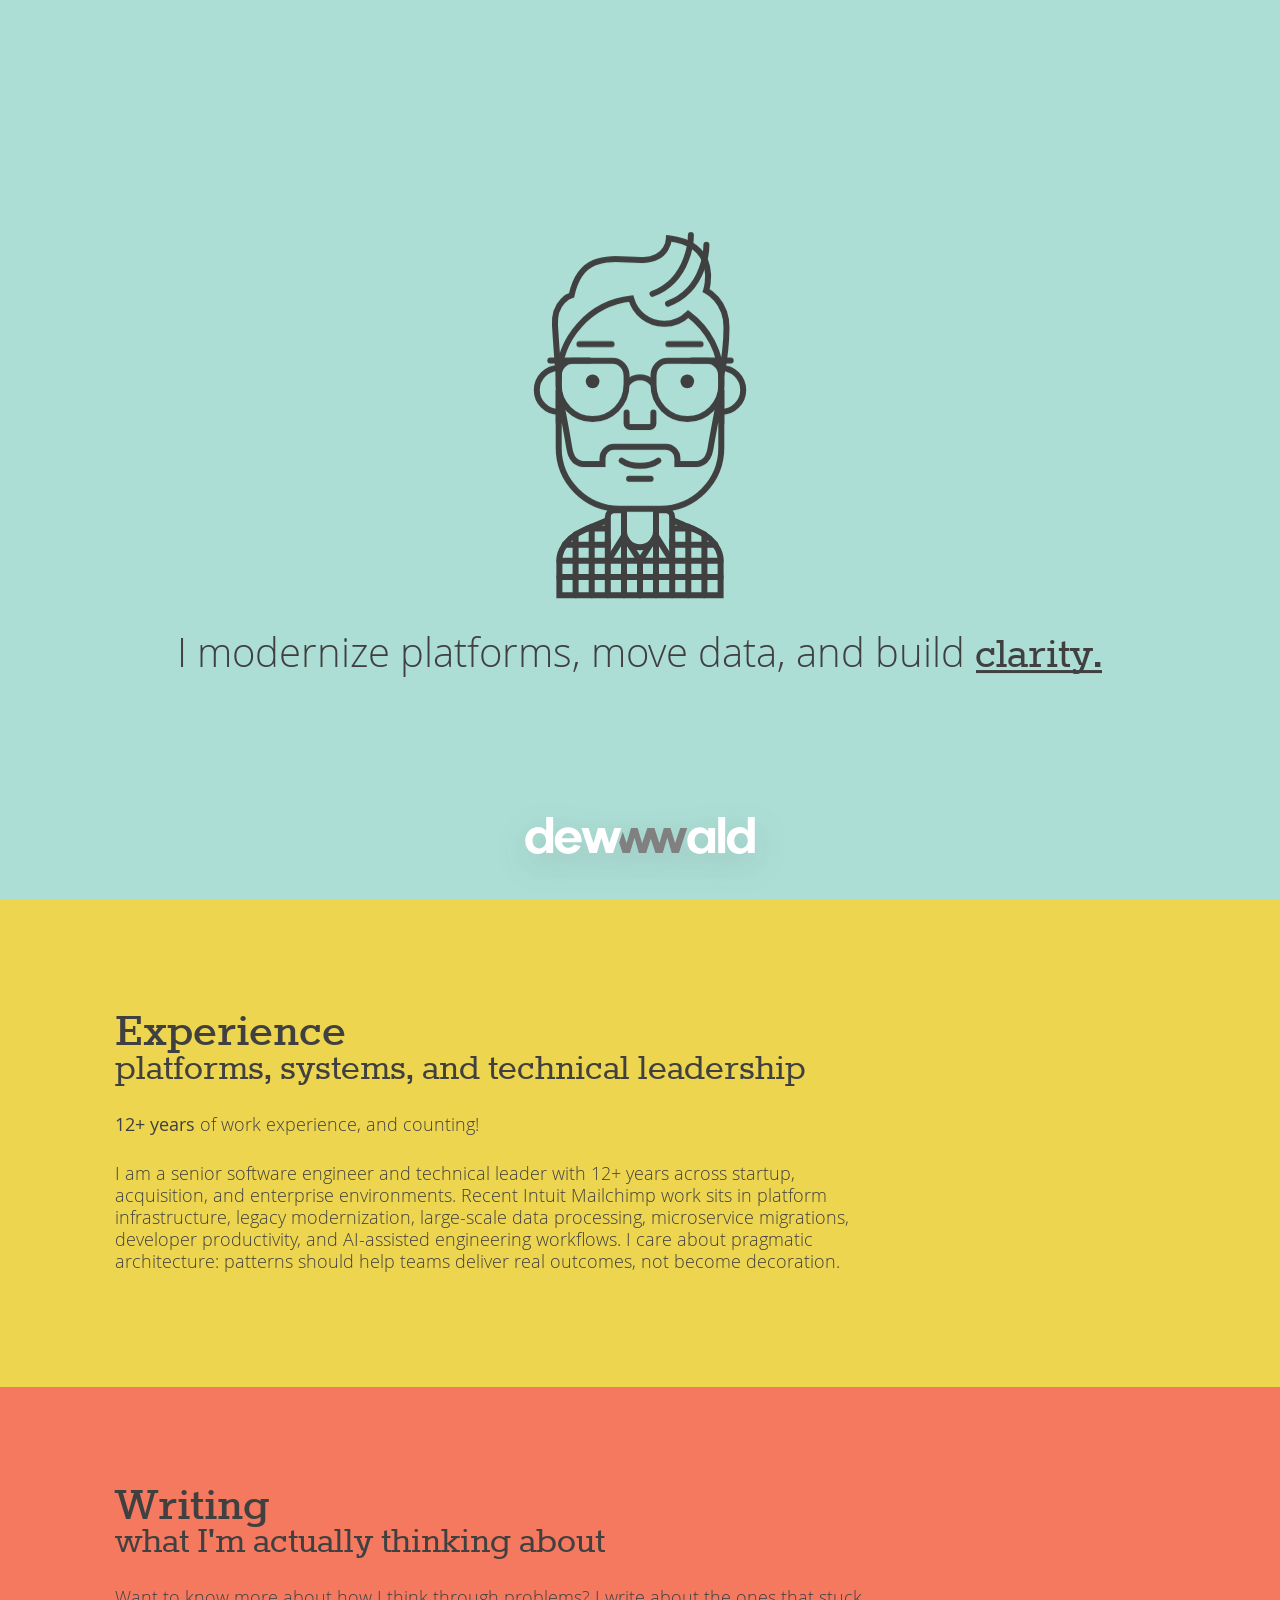
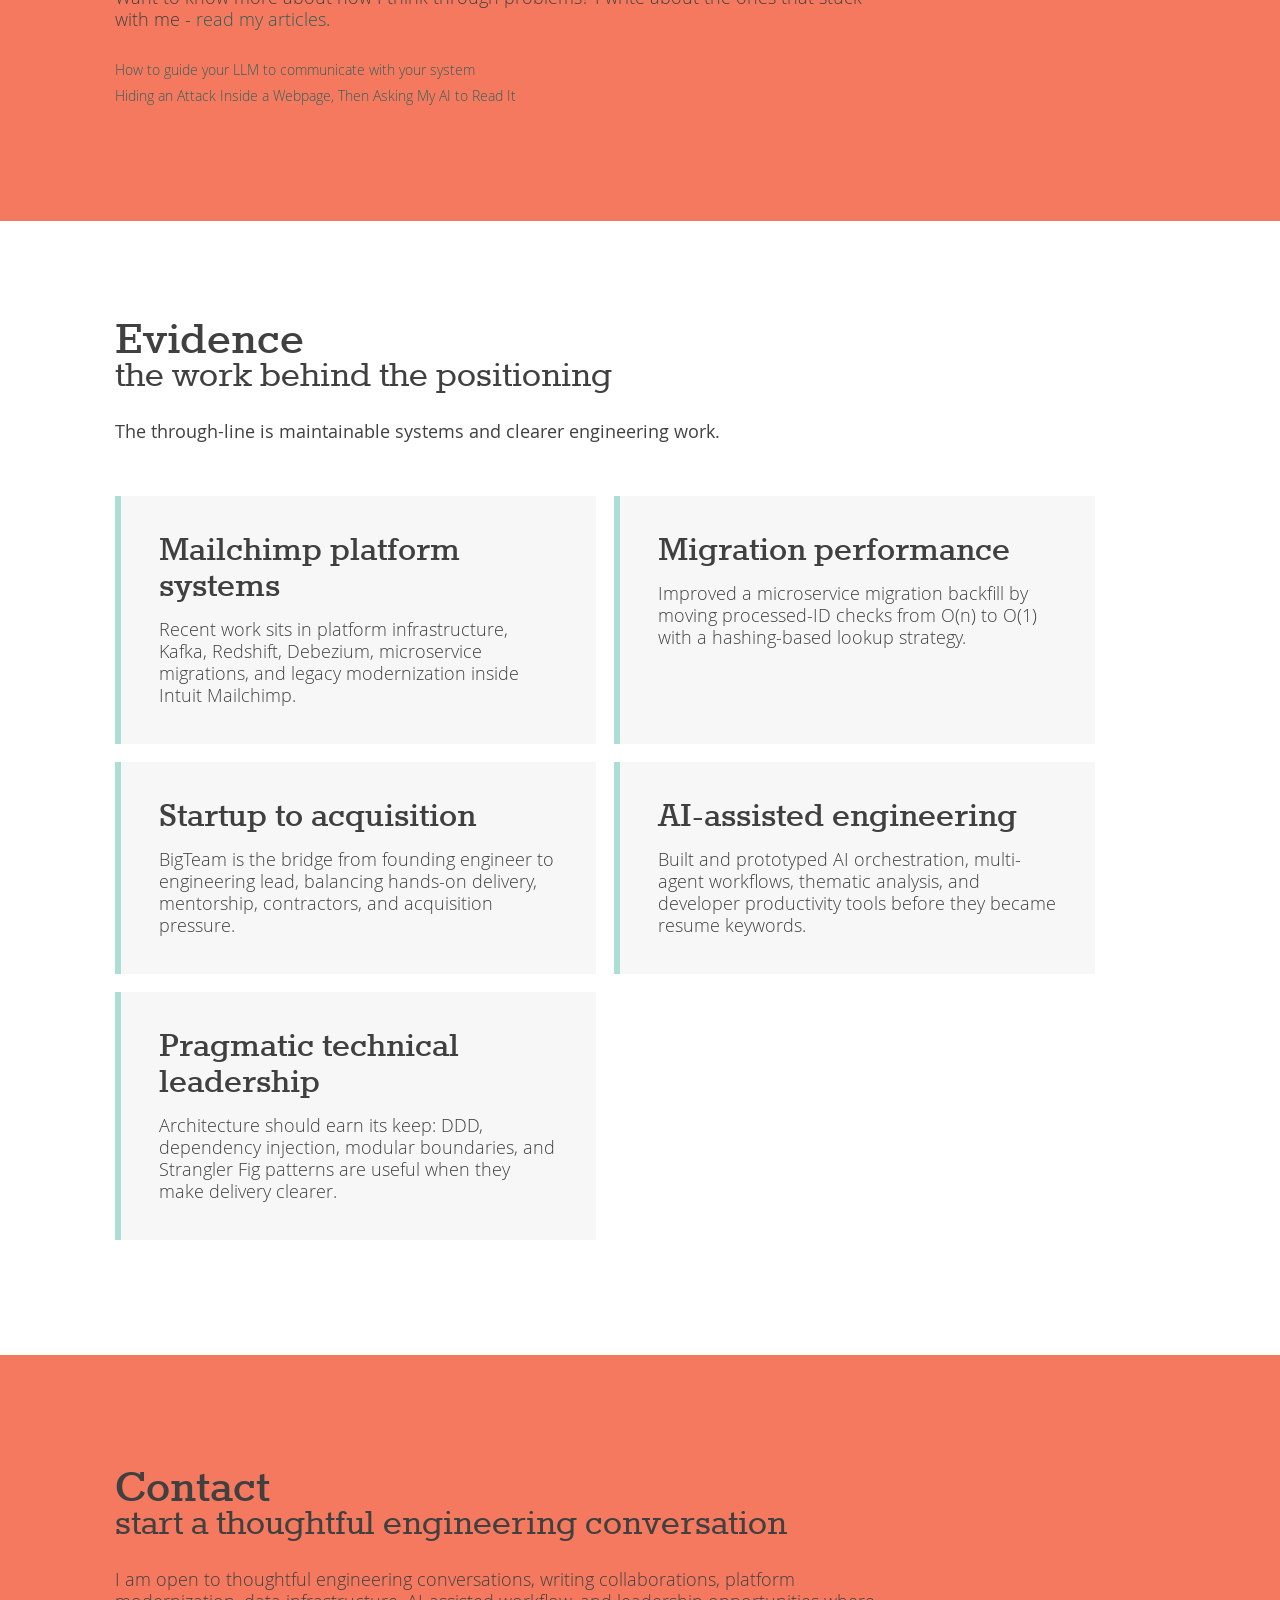
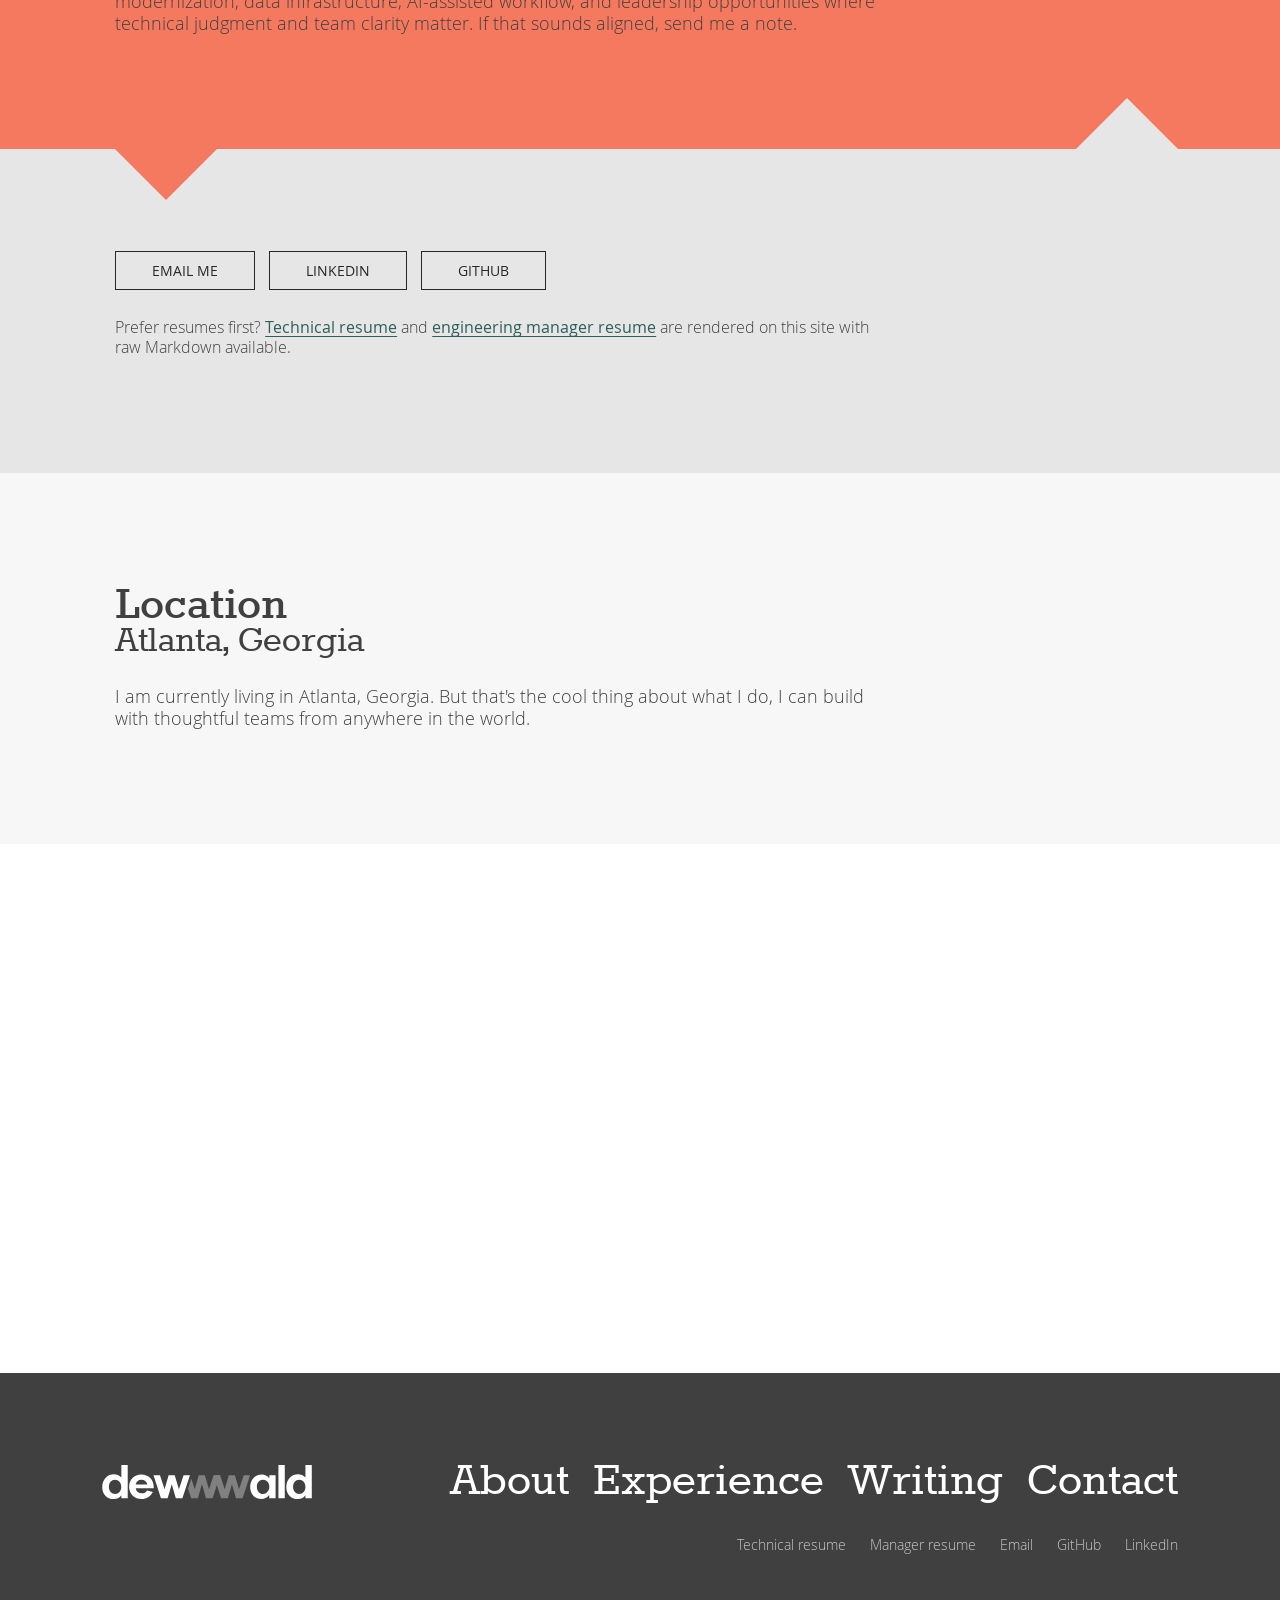
==== commit abb4f560: "Deploy profile site updates" ====
--- a/index.html
+++ b/index.html
@@ -7,8 +7,8 @@
     <meta name="viewport" content="width=device-width, initial-scale=1">
     <meta name="description" content="Dewald Laubscher is a senior software engineer focused on platform modernization, large-scale data systems, AI-assisted engineering workflows, and pragmatic technical leadership.">
     <link rel="icon" type="image/x-icon" href="favicon.ico">
-  <style>*,*:before,*:after{box-sizing:border-box}html{font-family:sans-serif;-ms-text-size-adjust:100%;-webkit-text-size-adjust:100%}body{margin:0}html{font-size:18px;min-height:100%}html,body{font-family:OpenSans,Arial,sans-serif;color:#404040}body{background-color:#fff;font-size:1em;line-height:1.22222;margin:0}html{-webkit-tap-highlight-color:transparent}@font-face{font-family:OpenSans;src:url("./media/OpenSans-Regular-webfont-6QAIGOLD.eot");src:url("./media/OpenSans-Regular-webfont-6QAIGOLD.eot?#iefix") format("embedded-opentype"),url("./media/OpenSans-Regular-webfont-Z5LNJNYI.woff2") format("woff2"),url("./media/OpenSans-Regular-webfont-KN4B4NEL.woff") format("woff"),url("./media/OpenSans-Regular-webfont-5DIOCNQE.ttf") format("truetype"),url("./media/OpenSans-Regular-webfont-QRU6Y2QI.svg#OpenSans-Regular-webfont") format("svg");font-weight:400;font-style:normal}@font-face{font-family:OpenSans;src:url("./media/OpenSans-Regular-webfont-6QAIGOLD.eot");src:url("./media/OpenSans-Regular-webfont-6QAIGOLD.eot?#iefix") format("embedded-opentype"),url("./media/OpenSans-Regular-webfont-Z5LNJNYI.woff2") format("woff2"),url("./media/OpenSans-Regular-webfont-KN4B4NEL.woff") format("woff"),url("./media/OpenSans-Regular-webfont-5DIOCNQE.ttf") format("truetype"),url("./media/OpenSans-Regular-webfont-QRU6Y2QI.svg#OpenSans-Regular-webfont") format("svg");font-weight:400;font-style:italic}@font-face{font-family:OpenSans;src:url("./media/OpenSans-Regular-webfont-6QAIGOLD.eot");src:url("./media/OpenSans-Regular-webfont-6QAIGOLD.eot?#iefix") format("embedded-opentype"),url("./media/OpenSans-Regular-webfont-Z5LNJNYI.woff2") format("woff2"),url("./media/OpenSans-Regular-webfont-KN4B4NEL.woff") format("woff"),url("./media/OpenSans-Regular-webfont-5DIOCNQE.ttf") format("truetype"),url("./media/OpenSans-Regular-webfont-QRU6Y2QI.svg#OpenSans-Regular-webfont") format("svg");font-weight:700;font-style:normal}@font-face{font-family:OpenSans;src:url("./media/OpenSans-Light-webfont-T645AW46.eot");src:url("./media/OpenSans-Light-webfont-T645AW46.eot?#iefix") format("embedded-opentype"),url("./media/OpenSans-Light-webfont-GGRTDOFQ.woff2") format("woff2"),url("./media/OpenSans-Light-webfont-F7SKTJ36.woff") format("woff"),url("./media/OpenSans-Light-webfont-T4UINRQA.ttf") format("truetype"),url("./media/OpenSans-Light-webfont-YVRITSFK.svg#OpenSans-Light-webfont") format("svg");font-weight:lighter;font-style:normal}@font-face{font-family:OpenSans;src:url("./media/OpenSans-Regular-webfont-6QAIGOLD.eot");src:url("./media/OpenSans-Regular-webfont-6QAIGOLD.eot?#iefix") format("embedded-opentype"),url("./media/OpenSans-Regular-webfont-Z5LNJNYI.woff2") format("woff2"),url("./media/OpenSans-Regular-webfont-KN4B4NEL.woff") format("woff"),url("./media/OpenSans-Regular-webfont-5DIOCNQE.ttf") format("truetype"),url("./media/OpenSans-Regular-webfont-QRU6Y2QI.svg#OpenSans-Regular-webfont") format("svg");font-weight:700;font-style:italic}html{--section-inline-end:clamp(28px, 8vw, 120px);--section-inline-start:clamp(48px, 9vw, 152px);scroll-behavior:smooth}body{min-width:320px;overflow-x:hidden}@media(max-width:640px){html{--section-inline-end:24px;--section-inline-start:24px}}</style><link rel="stylesheet" href="styles-FTOLJS2P.css" media="print" onload="this.media='all'"><noscript><link rel="stylesheet" href="styles-FTOLJS2P.css"></noscript></head>
+  <style>*,*:before,*:after{box-sizing:border-box}html{font-family:sans-serif;-ms-text-size-adjust:100%;-webkit-text-size-adjust:100%}body{margin:0}html{font-size:18px;min-height:100%}html,body{font-family:OpenSans,Arial,sans-serif;color:#404040}body{background-color:#fff;font-size:1em;line-height:1.22222;margin:0}html{-webkit-tap-highlight-color:transparent}@font-face{font-family:OpenSans;src:url("./media/OpenSans-Regular-webfont-6QAIGOLD.eot");src:url("./media/OpenSans-Regular-webfont-6QAIGOLD.eot?#iefix") format("embedded-opentype"),url("./media/OpenSans-Regular-webfont-Z5LNJNYI.woff2") format("woff2"),url("./media/OpenSans-Regular-webfont-KN4B4NEL.woff") format("woff"),url("./media/OpenSans-Regular-webfont-5DIOCNQE.ttf") format("truetype"),url("./media/OpenSans-Regular-webfont-QRU6Y2QI.svg#OpenSans-Regular-webfont") format("svg");font-weight:400;font-style:normal}@font-face{font-family:OpenSans;src:url("./media/OpenSans-Regular-webfont-6QAIGOLD.eot");src:url("./media/OpenSans-Regular-webfont-6QAIGOLD.eot?#iefix") format("embedded-opentype"),url("./media/OpenSans-Regular-webfont-Z5LNJNYI.woff2") format("woff2"),url("./media/OpenSans-Regular-webfont-KN4B4NEL.woff") format("woff"),url("./media/OpenSans-Regular-webfont-5DIOCNQE.ttf") format("truetype"),url("./media/OpenSans-Regular-webfont-QRU6Y2QI.svg#OpenSans-Regular-webfont") format("svg");font-weight:400;font-style:italic}@font-face{font-family:OpenSans;src:url("./media/OpenSans-Regular-webfont-6QAIGOLD.eot");src:url("./media/OpenSans-Regular-webfont-6QAIGOLD.eot?#iefix") format("embedded-opentype"),url("./media/OpenSans-Regular-webfont-Z5LNJNYI.woff2") format("woff2"),url("./media/OpenSans-Regular-webfont-KN4B4NEL.woff") format("woff"),url("./media/OpenSans-Regular-webfont-5DIOCNQE.ttf") format("truetype"),url("./media/OpenSans-Regular-webfont-QRU6Y2QI.svg#OpenSans-Regular-webfont") format("svg");font-weight:700;font-style:normal}@font-face{font-family:OpenSans;src:url("./media/OpenSans-Light-webfont-T645AW46.eot");src:url("./media/OpenSans-Light-webfont-T645AW46.eot?#iefix") format("embedded-opentype"),url("./media/OpenSans-Light-webfont-GGRTDOFQ.woff2") format("woff2"),url("./media/OpenSans-Light-webfont-F7SKTJ36.woff") format("woff"),url("./media/OpenSans-Light-webfont-T4UINRQA.ttf") format("truetype"),url("./media/OpenSans-Light-webfont-YVRITSFK.svg#OpenSans-Light-webfont") format("svg");font-weight:lighter;font-style:normal}@font-face{font-family:OpenSans;src:url("./media/OpenSans-Regular-webfont-6QAIGOLD.eot");src:url("./media/OpenSans-Regular-webfont-6QAIGOLD.eot?#iefix") format("embedded-opentype"),url("./media/OpenSans-Regular-webfont-Z5LNJNYI.woff2") format("woff2"),url("./media/OpenSans-Regular-webfont-KN4B4NEL.woff") format("woff"),url("./media/OpenSans-Regular-webfont-5DIOCNQE.ttf") format("truetype"),url("./media/OpenSans-Regular-webfont-QRU6Y2QI.svg#OpenSans-Regular-webfont") format("svg");font-weight:700;font-style:italic}html{--section-inline-end:clamp(28px, 8vw, 120px);--section-inline-start:clamp(48px, 9vw, 152px);scroll-behavior:smooth}body{min-width:320px;overflow-x:hidden}@media(max-width:640px){html{--section-inline-end:24px;--section-inline-start:24px}}</style><link rel="stylesheet" href="styles-2JSO5NSC.css" media="print" onload="this.media='all'"><noscript><link rel="stylesheet" href="styles-2JSO5NSC.css"></noscript></head>
   <body>
     <dewwwald-root>Loading...</dewwwald-root>
-  <link rel="modulepreload" href="chunk-XDLBSSZE.js"><link rel="modulepreload" href="chunk-EQDQRRRY.js"><script src="polyfills-5CFQRCPP.js" type="module"></script><script src="main-TLCESBOI.js" type="module"></script></body>
+  <link rel="modulepreload" href="chunk-DJGX4UNO.js"><link rel="modulepreload" href="chunk-EQDQRRRY.js"><script src="polyfills-5CFQRCPP.js" type="module"></script><script src="main-BRVASWKY.js" type="module"></script></body>
 </html>
--- a/styles-2JSO5NSC.css
+++ b/styles-2JSO5NSC.css
@@ -0,0 +1 @@
+@charset "UTF-8";*,*:before,*:after{box-sizing:border-box}h1,h2,h3,h4,h5,h6,p,blockquote,pre,dl,dd,ol,ul,form,fieldset,legend,table,th,td,caption,hr{margin:0;padding:0}abbr[title],dfn[title]{cursor:help}u,ins{text-decoration:none}ins{border-bottom:1px solid}img{font-style:italic}label,input,textarea,button,select,option{cursor:pointer}.text-input:active,.text-input:focus,textarea:active,textarea:focus{cursor:text;outline:none}html{font-family:sans-serif;-ms-text-size-adjust:100%;-webkit-text-size-adjust:100%}body{margin:0}article,aside,details,figcaption,figure,footer,header,main,menu,nav,section,summary{display:block}audio,canvas,progress,video{display:inline-block;vertical-align:baseline}audio:not([controls]){display:none;height:0}[hidden],template{display:none}a{background-color:transparent}a:active,a:hover{outline:0}abbr[title]{border-bottom:none;text-decoration:underline;text-decoration:underline dotted}b,strong{font-weight:inherit}b,strong{font-weight:bolder}dfn{font-style:italic}h1{font-size:2em;margin:.67em 0}mark{background-color:#ff0;color:#000}small{font-size:80%}sub,sup{font-size:75%;line-height:0;position:relative;vertical-align:baseline}sup{top:-.5em}sub{bottom:-.25em}img{border:0}svg:not(:root){overflow:hidden}figure{margin:1em 40px}hr{box-sizing:content-box;height:0;overflow:visible}code,kbd,pre,samp{font-family:monospace,monospace;font-size:1em}button,input,optgroup,select,textarea{font:inherit;margin:0}button{overflow:visible}button,select{text-transform:none}button,html input[type=button],input[type=reset],input[type=submit]{-webkit-appearance:button;cursor:pointer}button[disabled],html input[disabled]{cursor:default}button::-moz-focus-inner,input::-moz-focus-inner{border:0;padding:0}button:-moz-focusring,input:-moz-focusring{outline:1px dotted ButtonText}input{line-height:normal}input[type=checkbox],input[type=radio]{box-sizing:border-box;padding:0}input[type=number]::-webkit-inner-spin-button,input[type=number]::-webkit-outer-spin-button{height:auto}input[type=search]{-webkit-appearance:textfield}input[type=search]::-webkit-search-cancel-button,input[type=search]::-webkit-search-decoration{-webkit-appearance:none}fieldset{border:1px solid #c0c0c0;margin:0 2px;padding:.35em .625em .75em}legend{border:0;padding:0}textarea{overflow:auto}optgroup{font-weight:700}html{font-size:18px;min-height:100%}html,body,button,input,select,textarea{font-family:OpenSans,Arial,sans-serif;color:#404040}button,input,select,textarea{background-image:none}body{background-color:#fff;font-size:1em;line-height:1.22222;margin:0}::-moz-selection{background:#acded5;color:#fff;text-shadow:none}::selection{background:#acded5;color:#fff;text-shadow:none}pre{overflow:auto}pre mark{background:none;border-bottom:1px solid;color:inherit}fieldset{padding:1.5}input[type=radio],input[type=checkbox]{cursor:pointer;border:none}h1,h2,h3,h4,h5,h6,hgroup,ul,ol,dl,blockquote,p,address,table,fieldset,figure,pre{margin-top:0;margin-bottom:27px;margin-bottom:1.5rem}hr{margin-bottom:27px;margin-bottom:1.5rem}ul,ol,dd{margin-left:1.5em}h1,.fs--h1{font-size:2.66667rem}h2,.fs--h2,h1 small,.persona__main{font-size:2.22222rem}h3,.fs--h3{font-size:2rem}h4,.fs--h4{font-size:1.33333rem}h5,.fs--h5{font-size:1rem}h6,.fs--h6{font-size:.88889rem}.fs--giga{font-size:5.33333rem}.fs--mega{font-size:4rem}.fs--kilo,.portfolio-item__title{font-size:2.66667rem}img,embed,object,video{max-width:100%;height:auto}figure>img{display:block}li>ul,li>ol{margin-top:0;margin-bottom:0}.numbered-list{list-style-type:decimal}.lede,.lead{font-size:1.125rem}q{quotes:"\2018" "\2019" "\\201C " "\\201D "}q:before{content:"\2018";content:open-quote}q:after{content:"\2019";content:close-quote}q q:before{content:"\201c";content:open-quote}q q:after{content:"\201d";content:close-quote}blockquote p:first-of-type{margin-top:0}blockquote p:last-of-type{margin-bottom:0}.source{display:block;text-indent:0}.source:before{content:"\2014"}.fs--milli,.btn--base{font-size:.77778rem}.fs--micro{font-size:.55556rem}.fs--nano{font-size:.44444rem}table{width:100%}th,td{padding:6.75px;padding:.375rem;text-align:left}@media screen and (min-width:480px){th,td{padding:13.5px;padding:.75rem}}.btn--base{position:relative;display:inline-block;background-image:none;background-color:transparent;text-align:center;line-height:normal;vertical-align:middle;height:auto;margin:0;padding:0;border:0;white-space:nowrap}.btn--base:active,.btn--base:focus{outline:none}.btn--base{cursor:pointer;transition:all .15s ease-in}.btn--base,.btn--base:hover,.btn--base:focus{text-decoration:none}.btn--base:active,.btn--base:focus{transition:none}[disabled].btn--base,.btn--base:disabled{cursor:default}.portfolio-item{position:relative;overflow:hidden}.portfolio-item:before{content:"";display:block}.portfolio-item__inner{position:absolute;inset:0}.cf:before,.cf:after{content:"";display:table;clear:both}.gw,.gw--no-guts{list-style:none;margin-bottom:0;margin-left:-36px;margin-left:-2rem;display:-ms-flexbox;display:flex;-ms-flex-wrap:wrap;flex-wrap:wrap}.oldie .gw,.oldie .gw--no-guts{display:inline-block;width:100%;width:calc(100% + 2em)}[class*=gw]>[class*=gw]{margin-left:0}.g,.g--tall,.g--auto,.g--shrink-wrap{padding-left:36px;padding-left:2rem;width:100%}.oldie .g,.oldie .g--tall,.oldie .g--auto,.oldie .g--shrink-wrap{display:inline-block;vertical-align:top}.g--tall{display:-ms-flexbox;display:flex}.g--auto{-ms-flex:1;flex:1}.oldie .g--auto{display:table-cell}.g--shrink-wrap{width:auto}.oldie .g--shrink-wrap{display:table-cell}.gw--no-guts{margin-left:0}.gw--no-guts>.g,.gw--no-guts>.g--tall,.gw--no-guts>.g--auto,.gw--no-guts>.g--shrink-wrap{padding-left:0}.g-1\/1{width:100%}.g-1\/2,.g-2\/4,.g-3\/6,.g-4\/8,.g-5\/10,.g-6\/12{width:50%}.g-1\/3,.g-2\/6,.g-4\/12{width:33.333%}.g-2\/3,.g-4\/6,.g-8\/12{width:66.666%}.g-1\/4,.g-2\/8,.g-3\/12{width:25%}.g-3\/4,.g-6\/8,.g-9\/12{width:75%}.g-1\/5,.g-2\/10{width:20%}.g-2\/5,.g-4\/10{width:40%}.g-3\/5,.g-6\/10{width:60%}.g-4\/5,.g-8\/10{width:80%}.g-1\/6,.g-2\/12{width:16.666%}.g-5\/6,.g-10\/12{width:83.333%}.g-1\/8{width:12.5%}.g-3\/8{width:37.5%}.g-5\/8{width:62.5%}.g-7\/8{width:87.5%}.g-1\/10{width:10%}.g-3\/10{width:30%}.g-7\/10{width:70%}.g-9\/10{width:90%}.g-1\/12{width:8.333%}.g-5\/12{width:41.666%}.g-7\/12{width:58.333%}.g-11\/12{width:91.666%}@media only screen and (max-width:480px){.g-palm-1\/1{width:100%}.g-palm-1\/2,.g-palm-2\/4,.g-palm-3\/6,.g-palm-4\/8,.g-palm-5\/10,.g-palm-6\/12{width:50%}.g-palm-1\/3,.g-palm-2\/6,.g-palm-4\/12{width:33.333%}.g-palm-2\/3,.g-palm-4\/6,.g-palm-8\/12{width:66.666%}.g-palm-1\/4,.g-palm-2\/8,.g-palm-3\/12{width:25%}.g-palm-3\/4,.g-palm-6\/8,.g-palm-9\/12{width:75%}.g-palm-1\/5,.g-palm-2\/10{width:20%}.g-palm-2\/5,.g-palm-4\/10{width:40%}.g-palm-3\/5,.g-palm-6\/10{width:60%}.g-palm-4\/5,.g-palm-8\/10{width:80%}.g-palm-1\/6,.g-palm-2\/12{width:16.666%}.g-palm-5\/6,.g-palm-10\/12{width:83.333%}.g-palm-1\/8{width:12.5%}.g-palm-3\/8{width:37.5%}.g-palm-5\/8{width:62.5%}.g-palm-7\/8{width:87.5%}.g-palm-1\/10{width:10%}.g-palm-3\/10{width:30%}.g-palm-7\/10{width:70%}.g-palm-9\/10{width:90%}.g-palm-1\/12{width:8.333%}.g-palm-5\/12{width:41.666%}.g-palm-7\/12{width:58.333%}.g-palm-11\/12{width:91.666%}}@media only screen and (min-width:481px)and (max-width:919px){.g-lap-1\/1{width:100%}.g-lap-1\/2,.g-lap-2\/4,.g-lap-3\/6,.g-lap-4\/8,.g-lap-5\/10,.g-lap-6\/12{width:50%}.g-lap-1\/3,.g-lap-2\/6,.g-lap-4\/12{width:33.333%}.g-lap-2\/3,.g-lap-4\/6,.g-lap-8\/12{width:66.666%}.g-lap-1\/4,.g-lap-2\/8,.g-lap-3\/12{width:25%}.g-lap-3\/4,.g-lap-6\/8,.g-lap-9\/12{width:75%}.g-lap-1\/5,.g-lap-2\/10{width:20%}.g-lap-2\/5,.g-lap-4\/10{width:40%}.g-lap-3\/5,.g-lap-6\/10{width:60%}.g-lap-4\/5,.g-lap-8\/10{width:80%}.g-lap-1\/6,.g-lap-2\/12{width:16.666%}.g-lap-5\/6,.g-lap-10\/12{width:83.333%}.g-lap-1\/8{width:12.5%}.g-lap-3\/8{width:37.5%}.g-lap-5\/8{width:62.5%}.g-lap-7\/8{width:87.5%}.g-lap-1\/10{width:10%}.g-lap-3\/10{width:30%}.g-lap-7\/10{width:70%}.g-lap-9\/10{width:90%}.g-lap-1\/12{width:8.333%}.g-lap-5\/12{width:41.666%}.g-lap-7\/12{width:58.333%}.g-lap-11\/12{width:91.666%}}@media only screen and (min-width:481px){.g-lap-and-up-1\/1{width:100%}.g-lap-and-up-1\/2,.g-lap-and-up-2\/4,.g-lap-and-up-3\/6,.g-lap-and-up-4\/8,.g-lap-and-up-5\/10,.g-lap-and-up-6\/12{width:50%}.g-lap-and-up-1\/3,.g-lap-and-up-2\/6,.g-lap-and-up-4\/12{width:33.333%}.g-lap-and-up-2\/3,.g-lap-and-up-4\/6,.g-lap-and-up-8\/12{width:66.666%}.g-lap-and-up-1\/4,.g-lap-and-up-2\/8,.g-lap-and-up-3\/12{width:25%}.g-lap-and-up-3\/4,.g-lap-and-up-6\/8,.g-lap-and-up-9\/12{width:75%}.g-lap-and-up-1\/5,.g-lap-and-up-2\/10{width:20%}.g-lap-and-up-2\/5,.g-lap-and-up-4\/10{width:40%}.g-lap-and-up-3\/5,.g-lap-and-up-6\/10{width:60%}.g-lap-and-up-4\/5,.g-lap-and-up-8\/10{width:80%}.g-lap-and-up-1\/6,.g-lap-and-up-2\/12{width:16.666%}.g-lap-and-up-5\/6,.g-lap-and-up-10\/12{width:83.333%}.g-lap-and-up-1\/8{width:12.5%}.g-lap-and-up-3\/8{width:37.5%}.g-lap-and-up-5\/8{width:62.5%}.g-lap-and-up-7\/8{width:87.5%}.g-lap-and-up-1\/10{width:10%}.g-lap-and-up-3\/10{width:30%}.g-lap-and-up-7\/10{width:70%}.g-lap-and-up-9\/10{width:90%}.g-lap-and-up-1\/12{width:8.333%}.g-lap-and-up-5\/12{width:41.666%}.g-lap-and-up-7\/12{width:58.333%}.g-lap-and-up-11\/12{width:91.666%}}@media only screen and (max-width:919px){.g-portable-1\/1{width:100%}.g-portable-1\/2,.g-portable-2\/4,.g-portable-3\/6,.g-portable-4\/8,.g-portable-5\/10,.g-portable-6\/12{width:50%}.g-portable-1\/3,.g-portable-2\/6,.g-portable-4\/12{width:33.333%}.g-portable-2\/3,.g-portable-4\/6,.g-portable-8\/12{width:66.666%}.g-portable-1\/4,.g-portable-2\/8,.g-portable-3\/12{width:25%}.g-portable-3\/4,.g-portable-6\/8,.g-portable-9\/12{width:75%}.g-portable-1\/5,.g-portable-2\/10{width:20%}.g-portable-2\/5,.g-portable-4\/10{width:40%}.g-portable-3\/5,.g-portable-6\/10{width:60%}.g-portable-4\/5,.g-portable-8\/10{width:80%}.g-portable-1\/6,.g-portable-2\/12{width:16.666%}.g-portable-5\/6,.g-portable-10\/12{width:83.333%}.g-portable-1\/8{width:12.5%}.g-portable-3\/8{width:37.5%}.g-portable-5\/8{width:62.5%}.g-portable-7\/8{width:87.5%}.g-portable-1\/10{width:10%}.g-portable-3\/10{width:30%}.g-portable-7\/10{width:70%}.g-portable-9\/10{width:90%}.g-portable-1\/12{width:8.333%}.g-portable-5\/12{width:41.666%}.g-portable-7\/12{width:58.333%}.g-portable-11\/12{width:91.666%}}@media only screen and (min-width:920px){.g-desk-1\/1{width:100%}.g-desk-1\/2,.g-desk-2\/4,.g-desk-3\/6,.g-desk-4\/8,.g-desk-5\/10,.g-desk-6\/12{width:50%}.g-desk-1\/3,.g-desk-2\/6,.g-desk-4\/12{width:33.333%}.g-desk-2\/3,.g-desk-4\/6,.g-desk-8\/12{width:66.666%}.g-desk-1\/4,.g-desk-2\/8,.g-desk-3\/12{width:25%}.g-desk-3\/4,.g-desk-6\/8,.g-desk-9\/12{width:75%}.g-desk-1\/5,.g-desk-2\/10{width:20%}.g-desk-2\/5,.g-desk-4\/10{width:40%}.g-desk-3\/5,.g-desk-6\/10{width:60%}.g-desk-4\/5,.g-desk-8\/10{width:80%}.g-desk-1\/6,.g-desk-2\/12{width:16.666%}.g-desk-5\/6,.g-desk-10\/12{width:83.333%}.g-desk-1\/8{width:12.5%}.g-desk-3\/8{width:37.5%}.g-desk-5\/8{width:62.5%}.g-desk-7\/8{width:87.5%}.g-desk-1\/10{width:10%}.g-desk-3\/10{width:30%}.g-desk-7\/10{width:70%}.g-desk-9\/10{width:90%}.g-desk-1\/12{width:8.333%}.g-desk-5\/12{width:41.666%}.g-desk-7\/12{width:58.333%}.g-desk-11\/12{width:91.666%}}@media only screen and (min-width:1440px){.g-desk-wide-1\/1{width:100%}.g-desk-wide-1\/2,.g-desk-wide-2\/4,.g-desk-wide-3\/6,.g-desk-wide-4\/8,.g-desk-wide-5\/10,.g-desk-wide-6\/12{width:50%}.g-desk-wide-1\/3,.g-desk-wide-2\/6,.g-desk-wide-4\/12{width:33.333%}.g-desk-wide-2\/3,.g-desk-wide-4\/6,.g-desk-wide-8\/12{width:66.666%}.g-desk-wide-1\/4,.g-desk-wide-2\/8,.g-desk-wide-3\/12{width:25%}.g-desk-wide-3\/4,.g-desk-wide-6\/8,.g-desk-wide-9\/12{width:75%}.g-desk-wide-1\/5,.g-desk-wide-2\/10{width:20%}.g-desk-wide-2\/5,.g-desk-wide-4\/10{width:40%}.g-desk-wide-3\/5,.g-desk-wide-6\/10{width:60%}.g-desk-wide-4\/5,.g-desk-wide-8\/10{width:80%}.g-desk-wide-1\/6,.g-desk-wide-2\/12{width:16.666%}.g-desk-wide-5\/6,.g-desk-wide-10\/12{width:83.333%}.g-desk-wide-1\/8{width:12.5%}.g-desk-wide-3\/8{width:37.5%}.g-desk-wide-5\/8{width:62.5%}.g-desk-wide-7\/8{width:87.5%}.g-desk-wide-1\/10{width:10%}.g-desk-wide-3\/10{width:30%}.g-desk-wide-7\/10{width:70%}.g-desk-wide-9\/10{width:90%}.g-desk-wide-1\/12{width:8.333%}.g-desk-wide-5\/12{width:41.666%}.g-desk-wide-7\/12{width:58.333%}.g-desk-wide-11\/12{width:91.666%}}html{-webkit-tap-highlight-color:transparent}.disable-hover,.disable-hover *{pointer-events:none!important}@font-face{font-family:OpenSans;src:url("./media/OpenSans-Regular-webfont-6QAIGOLD.eot");src:url("./media/OpenSans-Regular-webfont-6QAIGOLD.eot?#iefix") format("embedded-opentype"),url("./media/OpenSans-Regular-webfont-Z5LNJNYI.woff2") format("woff2"),url("./media/OpenSans-Regular-webfont-KN4B4NEL.woff") format("woff"),url("./media/OpenSans-Regular-webfont-5DIOCNQE.ttf") format("truetype"),url("./media/OpenSans-Regular-webfont-QRU6Y2QI.svg#OpenSans-Regular-webfont") format("svg");font-weight:400;font-style:normal}@font-face{font-family:OpenSans;src:url("./media/OpenSans-Regular-webfont-6QAIGOLD.eot");src:url("./media/OpenSans-Regular-webfont-6QAIGOLD.eot?#iefix") format("embedded-opentype"),url("./media/OpenSans-Regular-webfont-Z5LNJNYI.woff2") format("woff2"),url("./media/OpenSans-Regular-webfont-KN4B4NEL.woff") format("woff"),url("./media/OpenSans-Regular-webfont-5DIOCNQE.ttf") format("truetype"),url("./media/OpenSans-Regular-webfont-QRU6Y2QI.svg#OpenSans-Regular-webfont") format("svg");font-weight:400;font-style:italic}@font-face{font-family:OpenSans;src:url("./media/OpenSans-Regular-webfont-6QAIGOLD.eot");src:url("./media/OpenSans-Regular-webfont-6QAIGOLD.eot?#iefix") format("embedded-opentype"),url("./media/OpenSans-Regular-webfont-Z5LNJNYI.woff2") format("woff2"),url("./media/OpenSans-Regular-webfont-KN4B4NEL.woff") format("woff"),url("./media/OpenSans-Regular-webfont-5DIOCNQE.ttf") format("truetype"),url("./media/OpenSans-Regular-webfont-QRU6Y2QI.svg#OpenSans-Regular-webfont") format("svg");font-weight:700;font-style:normal}@font-face{font-family:OpenSans;src:url("./media/OpenSans-Light-webfont-T645AW46.eot");src:url("./media/OpenSans-Light-webfont-T645AW46.eot?#iefix") format("embedded-opentype"),url("./media/OpenSans-Light-webfont-GGRTDOFQ.woff2") format("woff2"),url("./media/OpenSans-Light-webfont-F7SKTJ36.woff") format("woff"),url("./media/OpenSans-Light-webfont-T4UINRQA.ttf") format("truetype"),url("./media/OpenSans-Light-webfont-YVRITSFK.svg#OpenSans-Light-webfont") format("svg");font-weight:lighter;font-style:normal}@font-face{font-family:OpenSans;src:url("./media/OpenSans-Regular-webfont-6QAIGOLD.eot");src:url("./media/OpenSans-Regular-webfont-6QAIGOLD.eot?#iefix") format("embedded-opentype"),url("./media/OpenSans-Regular-webfont-Z5LNJNYI.woff2") format("woff2"),url("./media/OpenSans-Regular-webfont-KN4B4NEL.woff") format("woff"),url("./media/OpenSans-Regular-webfont-5DIOCNQE.ttf") format("truetype"),url("./media/OpenSans-Regular-webfont-QRU6Y2QI.svg#OpenSans-Regular-webfont") format("svg");font-weight:700;font-style:italic}@font-face{font-family:Rokkitt;src:url("./media/rokkitt-regular-webfont-SYR2WK4L.woff2") format("woff2"),url("./media/rokkitt-regular-webfont-ZVRPFO5L.woff") format("woff"),url("./media/Rokkitt-Regular-FXOQESPD.ttf") format("truetype");font-weight:400;font-style:normal}@font-face{font-family:Rokkitt;src:url("./media/rokkitt-bold-webfont-2FMYJ5AP.woff2") format("woff2"),url("./media/rokkitt-bold-webfont-C6BLI2OD.woff") format("woff"),url("./media/Rokkitt-Bold-ATJ5HYW3.ttf") format("truetype");font-weight:700;font-style:normal}label{cursor:pointer;display:block;margin-bottom:7.2px;margin-bottom:.4rem}textarea{resize:none;max-height:120px;max-height:6.66667rem}button,input,select,textarea{vertical-align:baseline}input,input[type=search],textarea{border-radius:0}input,textarea{border:0px solid;height:auto;line-height:normal;padding:.5em}input,textarea,select{margin-bottom:7.2px;margin-bottom:.4rem;display:block;width:100%;-webkit-appearance:none;outline:none}input[type=radio],input[type=checkbox]{width:auto}input[type=password]{letter-spacing:.3em}input[type=password]::-webkit-input-placeholder{letter-spacing:0}input[type=password]::-moz-placeholder{letter-spacing:0}input[type=password]:-ms-input-placeholder{letter-spacing:0}input[type=password]::placeholder{letter-spacing:0}fieldset{border:0px;padding:0;margin:0}h1,h2,h3,h4,h5,h6{font-weight:400;line-height:1}img[imageCover]{position:absolute}a,button,.btn--base,.menu__sub{transition:all .15s ease-in-out}a:active,button:active,.btn--base:active,.menu__sub:active{transition:none}a{text-decoration:none}a,a:hover{outline:0}.menu--primary,.menu__sub{list-style-type:none;padding:0;margin:0}th,td{border:1px solid}i{font-style:normal}blockquote{font-style:italic;font-size:2rem;padding:27px;padding:1.5rem}kbd{border:1px solid #e6e6e6;border-radius:2px;font-size:85%;padding:.25em .5em;vertical-align:middle}hr{border:1px solid;border-left:0;border-right:0;border-top:0}h1,h2,h3{font-family:Rokkitt,Arial,sans-serif;line-height:.8;vertical-align:middle;font-weight:700}h1 small{display:block;font-weight:400}.btn--base{border:1px solid;text-transform:uppercase;font-weight:700;padding:9px 36px;padding:.5rem 2rem}.btn--base{color:#272727}.btn--base:hover,.btn--base:focus{color:#fff;background-color:#272727;border-color:#272727}.btn--base:active{background-color:transparent;color:#272727}sidebar{position:fixed;top:0;left:0;bottom:0;display:block;color:#fff;z-index:20;width:40px;transition:all 175ms ease-in-out;overflow:hidden}.sidebar--in{width:260px;background-color:#404040}.logo{position:relative;padding:0 36px;padding:0 2rem;display:block;width:260px;transform:translate(-100%);transition:all 175ms ease-in-out 0ms;opacity:0;z-index:10}.sidebar--in .logo{transform:translate(0);opacity:1;transition:all 175ms ease-in-out 80ms}.menu--primary-container{padding:29.88px 0;padding:1.66rem 0}.menu--primary{display:block;padding:29.88px 0;padding:1.66rem 0}.menu__item{display:block;text-align:right}.menu__item>a{position:relative;font-family:Rokkitt,Arial,sans-serif;display:block;text-transform:uppercase;outline:0;padding-left:6.3px;padding:.55rem .25rem .4rem .35rem;padding-right:4.5px;padding-top:9.9px;padding-bottom:7.2px;line-height:normal;vertical-align:middle;margin-left:.15rem;margin-top:2rem;margin-bottom:2rem;width:1.95rem;color:transparent;opacity:.75;transition:background-color 175ms ease-in-out,width 175ms ease-in-out,font-size 175ms ease-in-out,color 175ms ease-in-out,background-color 175ms ease-in-out,border-radius 175ms ease-in-out,margin 0ms ease-in-out,padding 0ms ease-in-out}.menu__item>a span:first-letter{color:#fff;font-size:1.33333rem;transition:all 175ms ease-in-out}.menu__item>a span{font-size:0px;display:inline-block;position:relative;transition:all 175ms ease-in-out}.sidebar--in .menu__item>a span{font-size:1.33333rem}.menu__item>a span:before{content:"";display:block;position:absolute;top:63%;left:0;right:0;border-bottom:1px solid;color:inherit;opacity:0}.menu__item>a:after{content:"";display:block;background-color:#404040;transition:all 175ms ease-in-out;height:2rem;border-radius:100%;width:2rem;position:absolute;z-index:-1;top:50%;left:50%;transform:translate(-50%,-50%)}.sidebar--in .menu__item>a:after{width:50vw;height:50vw}.sidebar--in .menu__item>a{width:14.44444rem;width:auto;line-height:2.5;color:#fff;opacity:1;padding-left:36px;padding-left:2rem;padding-right:36px;padding-right:2rem;border-radius:0%;margin:0;transition:background-color 175ms ease-in-out 75ms,width 175ms ease-in-out,font-size 175ms ease-in-out,color 175ms ease-in-out,background-color 175ms ease-in-out,border-radius 175ms ease-in-out,margin 0ms ease-in-out,padding 0ms ease-in-out}.sidebar--in .menu__item>a:hover,.sidebar--in .menu__item>a:focus{color:#88cfc3}.sidebar--in .menu__item>a:active{color:#acded5}.menu__sub .menu__item{display:block}.menu__item--current>a,.menu__item--current-parent>a,.menu__item--current>a:hover,.menu__item--current-parent>a:hover,.menu__item--current>a:focus,.menu__item--current-parent>a:focus,.menu__item--current>a:active,.menu__item--current-parent>a:active{cursor:default;color:transparent}.menu__item--current>a span:before,.menu__item--current-parent>a span:before,.menu__item--current>a:hover span:before,.menu__item--current-parent>a:hover span:before,.menu__item--current>a:focus span:before,.menu__item--current-parent>a:focus span:before,.menu__item--current>a:active span:before,.menu__item--current-parent>a:active span:before{opacity:1}.menu__item--current>a span:first-letter,.menu__item--current-parent>a span:first-letter,.menu__item--current>a:hover span:first-letter,.menu__item--current-parent>a:hover span:first-letter,.menu__item--current>a:focus span:first-letter,.menu__item--current-parent>a:focus span:first-letter,.menu__item--current>a:active span:first-letter,.menu__item--current-parent>a:active span:first-letter{color:#acded5}.sidebar--in .menu__item--current>a,.sidebar--in .menu__item--current-parent>a,.sidebar--in .menu__item--current>a:hover,.sidebar--in .menu__item--current-parent>a:hover,.sidebar--in .menu__item--current>a:focus,.sidebar--in .menu__item--current-parent>a:focus,.sidebar--in .menu__item--current>a:active,.sidebar--in .menu__item--current-parent>a:active{color:#acded5}.menu__item--current>a[pageScroll],.menu__item--current-parent>a[pageScroll]{cursor:cursor;color:#fff}.menu__item--current>a[pageScroll] span:before,.menu__item--current-parent>a[pageScroll] span:before{opacity:0}.menu__item--current>a[pageScroll]:hover,.menu__item--current-parent>a[pageScroll]:hover,.menu__item--current>a[pageScroll]:focus,.menu__item--current-parent>a[pageScroll]:focus{color:#d0ede7}.menu__item--current>a[pageScroll]:active,.menu__item--current-parent>a[pageScroll]:active{color:#acded5}.menu__sub{background-color:#fff;max-height:0;overflow:hidden;position:absolute}a:hover+.menu__sub,.menu__sub:hover{border:1px solid #404040;max-height:none;overflow:visible}.menu__sub a{min-width:225px;white-space:nowrap}a:hover+.menu__sub>.menu__item a,.menu__sub:hover>.menu__item>a{max-height:8em;padding-top:1em;padding-bottom:1em;opacity:1}.menu__sub .menu__sub{top:0;left:100%}.menu--primary{position:absolute;width:100%;left:0;top:50%;transition:all 0ms linear;transform:translateZ(0) translateY(-50%) translate(-10%)}.sidebar--in .menu--primary{transform:translateZ(0) translateY(-50%) translate(0)}.menu--primary .menu__item{letter-spacing:.15em}.menu-toggle{display:none}.menu-toggle:focus{outline:none}@media only screen and (max-width:919px){.menu-toggle{display:inline-block}}persona{display:block;position:relative;background-color:#acded5}.persona{position:absolute;top:50%;left:0;right:0;margin:auto;text-align:center;transform:translateY(-50%)}.persona__main{height:40px;margin-bottom:0;line-height:1;font-family:OpenSans,Arial,sans-serif;font-weight:400}.persona__main span{line-height:.83;position:relative;font-family:Rokkitt,Arial,sans-serif;font-size:1.2em}.persona__main span:after{content:"";display:block;position:absolute;color:inherit;border-bottom:3px solid;top:76%;left:.03em;right:.03em}.persona__main.typing:after{content:"";display:inline-block;color:inherit;border-right:2px solid;height:100%;vertical-align:middle;animation-timing-function:ease-in-out;animation-duration:1s;animation-iteration-count:infinite}.persona__img{margin:0 auto 29.88px;display:block;width:220px;margin-bottom:1.66rem}.portfolio-item:before{padding-bottom:100%}.portfolio-item__image{margin-bottom:0}.portfolio-item__over{position:absolute;inset:0 auto auto 0;width:100%;height:100%;text-align:center;transform:translate(100%);z-index:5;animation-timing-function:ease-out;animation-duration:.25s;animation-iteration-count:1;animation-direction:normal;animation-fill-mode:forwards}.portfolio-item-hold .portfolio-item__over{transform:translate(0)}.portfolio-item-out-left .portfolio-item__over,.portfolio-item-out-top .portfolio-item__over,.portfolio-item-out-right .portfolio-item__over,.portfolio-item-out-bottom .portfolio-item__over{animation-direction:reverse;animation-fill-mode:backwards}.portfolio-item__center{position:absolute;inset:50% auto auto 50%;width:100%;transform:translate(-50%,-50%);padding:36px;padding:2rem}.portfolio-item__title{font-family:Rokkitt,Arial,sans-serif;text-align:center;text-transform:lowercase;color:#404040;vertical-align:middle;line-height:.8}.portfolio-item__short{color:#404040;text-align:center;margin-bottom:0}[imageCover]{max-width:none;max-height:none;width:auto;height:auto}.sebm-google-map-container{position:absolute;top:0;left:0;height:100%;width:100%}.google-map-overlay{position:absolute;left:0;right:0;top:0;z-index:5;background-color:#f5f5f5cc}.bgc--primary-dk{background-color:#88cfc3}.bgc--primary{background-color:#acded5}.bgc--primary-lt{background-color:#d0ede7}.bgc--secondary-dk{background-color:#e8ca21}.bgc--secondary{background-color:#edd54f}.bgc--secondary-lt{background-color:#ffe12f}.bgc--tertiary-dk{background-color:#f2512f}.bgc--tertiary{background-color:#f5795f}.bgc--tertiary-lt{background-color:#f49f8f}.bgc--base-dk{background-color:#272727}.bgc--base{background-color:#404040}.bgc--base-lt{background-color:#a1a1a1}.bgc--base-ltr{background-color:#e6e6e6}.text--right{text-align:right}a{color:#acded5}a:hover,a:focus{color:#d0ede7}a:active{color:#88cfc3}.hidden{display:none;visibility:hidden}.accessibility,.visuallyhidden{border:0;clip:rect(0 0 0 0);height:1px;margin:-1px;overflow:hidden;padding:0;position:absolute;width:1px}.focusable.accessibility:active,.focusable.visuallyhidden:active,.focusable.accessibility:focus,.focusable.visuallyhidden:focus{position:static;clip:auto;width:auto;height:auto;margin:0;overflow:visible}@media only screen and (max-width:480px){.accessibility--palm,.visuallyhidden--palm{border:0;clip:rect(0 0 0 0);height:1px;margin:-1px;overflow:hidden;padding:0;position:absolute;width:1px}}@media only screen and (min-width:481px)and (max-width:919px){.accessibility--lap,.visuallyhidden--lap{border:0;clip:rect(0 0 0 0);height:1px;margin:-1px;overflow:hidden;padding:0;position:absolute;width:1px}}@media only screen and (min-width:481px){.accessibility--lap-and-up,.visuallyhidden--lap-and-up{border:0;clip:rect(0 0 0 0);height:1px;margin:-1px;overflow:hidden;padding:0;position:absolute;width:1px}}@media only screen and (max-width:919px){.accessibility--portable,.visuallyhidden--portable{border:0;clip:rect(0 0 0 0);height:1px;margin:-1px;overflow:hidden;padding:0;position:absolute;width:1px}}@media only screen and (min-width:920px){.accessibility--desk,.visuallyhidden--desk{border:0;clip:rect(0 0 0 0);height:1px;margin:-1px;overflow:hidden;padding:0;position:absolute;width:1px}}@media only screen and (min-width:1440px){.accessibility--desk-wide,.visuallyhidden--desk-wide{border:0;clip:rect(0 0 0 0);height:1px;margin:-1px;overflow:hidden;padding:0;position:absolute;width:1px}}.island{padding-top:5.5rem;padding-bottom:5.5rem}.portfolio-item__title,.portfolio-item__short{margin-bottom:36px;margin-bottom:2rem}.push--bottom{margin-bottom:27px;margin-bottom:1.5rem}.flush--bottom{margin-bottom:0}.google-map-overlay,.soft--large{padding:36px;padding:2rem}.soft--large--top{padding-top:36px;padding-top:2rem}.soft--top{padding-top:27px;padding-top:1.5rem}.wrap--large,.wrap,.wrap--small{margin-right:auto;margin-left:auto;padding-left:1.5rem;padding-right:1.5rem}.wrap--large{max-width:1200px}.wrap{max-width:1280px}.wrap--small,.content--left{max-width:960px}.content--left{margin-left:0}@keyframes flash{0%{opacity:0}40%{opacity:0}50%{opacity:1}to{opacity:0}}.persona__main.typing:after,.anim-flash{animation-name:flash}@keyframes in-left{0%{transform:translate(-100%);opacity:0}to{transform:translate(0);opacity:1}}.portfolio-item-in-left .portfolio-item__over,.portfolio-item-out-right .portfolio-item__over,.anim-in-left{animation-name:in-left}@keyframes in-right{0%{transform:translate(100%);opacity:0}to{transform:translate(0);opacity:1}}.portfolio-item-in-right .portfolio-item__over,.portfolio-item-out-left .portfolio-item__over,.anim-in-right{animation-name:in-right}@keyframes in-bottom{0%{transform:translateY(100%);opacity:0}to{transform:translateY(0);opacity:1}}.portfolio-item-in-bottom .portfolio-item__over,.portfolio-item-out-top .portfolio-item__over,.anim-in-bottom{animation-name:in-bottom}@keyframes in-top{0%{transform:translateY(-100%);opacity:0}to{transform:translateY(0);opacity:1}}.portfolio-item-in-top .portfolio-item__over,.portfolio-item-out-bottom .portfolio-item__over,.anim-in-top{animation-name:in-top}html{--section-inline-end: clamp(28px, 8vw, 120px);--section-inline-start: clamp(48px, 9vw, 152px);scroll-behavior:smooth}body{min-width:320px;overflow-x:hidden}a{cursor:pointer}.site-shell{min-height:100vh}dewwwald-profile-page,dewwwald-home,dewwwald-articles,dewwwald-why,dewwwald-when-where,dewwwald-blog-page,dewwwald-article-post-page{display:block}[data-path]{display:block;min-height:100vh}[data-path]:not(:first-child){scroll-margin-top:24px}.section--padding,.google-map-overlay{padding-bottom:clamp(72px,9vw,132px);padding-left:var(--section-inline-start);padding-right:var(--section-inline-end);padding-top:clamp(72px,9vw,132px)}.section--padding>*,.google-map-overlay>*{max-width:980px}.section--padding p,.google-map-overlay p{max-width:760px}.section--padding+.section--padding{padding-top:clamp(64px,8vw,120px)}.contact-stack__intro,.contact-stack__form{position:relative}.contact-stack__intro:after,.contact-stack__form:before{content:"";height:0;position:absolute;width:0;z-index:2}.contact-stack__intro:after{border-left:clamp(28px,4vw,60px) solid transparent;border-right:clamp(28px,4vw,60px) solid transparent;border-top:clamp(28px,4vw,60px) solid #f5795f;bottom:calc(clamp(28px,4vw,60px)*-1);left:var(--section-inline-start)}.contact-stack__form:before{border-bottom:clamp(28px,4vw,60px) solid #e6e6e6;border-left:clamp(28px,4vw,60px) solid transparent;border-right:clamp(28px,4vw,60px) solid transparent;right:var(--section-inline-end);top:calc(clamp(28px,4vw,60px)*-1)}.google-map-wrapper{position:relative}.google-map-overlay{position:relative;z-index:1}.persona-main{background-color:#acded5;display:block;min-height:100vh;position:relative}.persona{left:0;margin:auto;max-width:calc(100vw - 72px);position:absolute;right:0;text-align:center;top:50%;transform:translateY(-50%)}.persona__img{width:min(220px,42vw)}.persona__img svg,.persona__img img{display:block;margin:0 auto;max-height:62vh;overflow:visible;width:100%}.persona__main{display:inline-block;font-size:clamp(24px,5vw,40px);font-weight:300;line-height:1;min-height:1.15em;padding-left:18px;padding-right:18px;position:relative}.persona__main:before{background-color:#88cfc3;content:"";display:block;inset:-.45rem .5rem -.4rem;opacity:0;position:absolute;transition:opacity .14s ease;z-index:-1}.persona__main.highlight{color:#fff}.persona__main.highlight:before{opacity:1}.hero-logo{align-items:center;bottom:clamp(24px,5vh,54px);color:#404040;display:flex;justify-content:center;left:0;opacity:1;position:absolute;text-decoration:none;transition:background-color .18s ease,color .18s ease,box-shadow .18s ease,padding .18s ease;width:100%;z-index:15}.hero-logo--pinned{background-color:#acded5;border-radius:0;bottom:auto;box-shadow:0 10px 28px #4040402e;color:#404040;left:0;padding:12px 18px 14px;position:fixed;top:0}.hero-logo img{display:block;filter:drop-shadow(0 10px 16px rgba(64,64,64,.16));transition:filter .22s ease,transform .26s ease,width .22s ease;width:min(230px,56vw)}.hero-logo--pinned img{filter:drop-shadow(0 6px 10px rgba(64,64,64,.28));transform:translate(calc(-50vw + var(--section-inline-start) + 50% + 7px));width:min(184px,48vw)}#head{transform:translateY(6px);transform-box:fill-box;transform-origin:50% 50%}#specticles,#left-hair,#right-hair,#left-brow,#right-brow{transform-box:fill-box;transform-origin:50% 50%}.google-map{border:0;display:block;height:100%;inset:0;position:absolute;width:100%;z-index:0}.site-footer{align-items:center;background:#404040;color:#fff;display:grid;gap:28px;grid-template-columns:minmax(160px,220px) 1fr;padding:clamp(44px,7vw,84px) clamp(24px,8vw,112px)}.site-footer a{color:inherit;text-decoration:none}.site-footer a:hover,.site-footer a:focus{color:#acded5}.site-footer__logo{display:block;max-width:220px}.site-footer__logo img{display:block;width:min(210px,58vw)}.site-footer__nav,.site-footer__meta{display:flex;flex-wrap:wrap;gap:12px 24px;justify-content:flex-end}.site-footer__nav{font-family:Rokkitt,Arial,sans-serif;font-size:clamp(28px,4vw,54px);line-height:1}.site-footer__meta{color:#ffffffb8;font-size:14px;grid-column:2}.blog-page{background:#f7f7f7;color:#404040;min-height:100vh;padding:clamp(72px,10vw,136px) clamp(24px,8vw,112px)}.blog-hero,.blog-list{margin-left:auto;margin-right:auto;max-width:900px}.blog-hero{border-bottom:1px solid rgba(64,64,64,.18);margin-bottom:clamp(42px,7vw,82px);padding-bottom:clamp(34px,6vw,72px)}.blog-eyebrow,.blog-note__status{color:#707070;font-size:13px;font-weight:700;letter-spacing:.08em;text-transform:uppercase}.blog-hero h1{font-size:clamp(42px,8vw,86px);line-height:.94;margin-bottom:24px;max-width:820px}.blog-hero p:not(.blog-eyebrow){font-size:clamp(20px,2.4vw,28px);line-height:1.32;max-width:720px}.blog-list{display:grid;gap:1px}.blog-note{background:#fff;border-left:6px solid #acded5;padding:clamp(28px,4vw,48px)}.blog-note h2{font-size:clamp(28px,4vw,44px);line-height:1;margin-bottom:14px}.blog-note p:last-child{max-width:680px}.contact-cta{display:grid;gap:28px;max-width:980px}.contact-cta__actions{display:flex;flex-wrap:wrap;gap:14px}.contact-cta__small{font-size:16px;margin:0}.contact-cta__small a{color:#2f5f59;font-weight:700;text-decoration:underline;text-decoration-thickness:1px;text-underline-offset:.18em}.contact-cta__small a:hover,.contact-cta__small a:focus{color:#1f403c}.resume-signals{display:grid;gap:12px;list-style:none;margin:26px 0 32px;max-width:940px;padding:0}.resume-signals li{background:#ffffff52;border-left:6px solid #404041;line-height:1.35;padding:14px 18px}.proof-grid{display:grid;gap:18px;grid-template-columns:repeat(2,minmax(0,1fr));max-width:980px}.proof-card{background:#f7f7f7;border-left:6px solid #acded5;padding:clamp(24px,4vw,38px)}.proof-card h2{font-size:clamp(26px,3vw,36px);line-height:1;margin-bottom:12px}.proof-card p{margin:0}.resume-page{background:#f7f7f7;color:#404040;min-height:100vh;padding:clamp(44px,7vw,84px) var(--section-inline-end) clamp(72px,10vw,140px) var(--section-inline-start)}.resume-page__nav{display:flex;flex-wrap:wrap;gap:12px 20px;margin-bottom:32px;max-width:980px}.resume-page__nav a{color:#404040;font-weight:700}.resume-document{background:#fff;box-shadow:0 12px 40px #40404014;max-width:980px;padding:clamp(32px,6vw,72px)}.resume-document h1,.resume-document h2,.resume-document h3{line-height:1}.resume-document h1{font-size:clamp(40px,6vw,72px);margin-bottom:18px}.resume-document h2{border-top:1px solid #e6e6e6;font-size:clamp(28px,4vw,42px);margin-top:34px;padding-top:28px}.resume-document h3{font-size:clamp(22px,3vw,30px);margin-top:24px}.resume-document li+li{margin-top:8px}.link--teal-dark{color:#2f5f59}.writing-teaser{display:flex;flex-direction:column;gap:4px;list-style:none;margin:12px 0 0;padding:0}.writing-teaser a{font-size:14px}.article-post-page{background:#0a1000;color:#e6e6e6;font-family:SFMono-Regular,Consolas,Liberation Mono,Menlo,monospace}.terminal-window{background:#0a1000;display:flex;flex-direction:column;max-width:780px;width:100%}@media(min-width:1150px){.terminal-window{max-width:none}}.terminal-window__head{background:#0a1000;border-bottom:1px solid rgba(255,255,255,.14);box-shadow:0 6px 16px #0000004d;flex:none;position:sticky;top:0;z-index:10}.terminal-nav__body{color:#d0d0d0;display:block;padding:14px 20px;text-decoration:none}.terminal-nav__body:hover,.terminal-nav__body:focus-visible{color:#fff}.terminal-nav__command:after{background:#e6e6e6;content:"";display:inline-block;height:1em;margin-left:2px;opacity:0;vertical-align:text-bottom;width:.55em}.terminal-nav__body:hover .terminal-nav__command:after,.terminal-nav__body:focus-visible .terminal-nav__command:after{animation:terminal-cursor-blink 1s step-end infinite}@keyframes terminal-cursor-blink{0%,49%{opacity:1}50%,to{opacity:0}}@media(prefers-reduced-motion:reduce){.terminal-nav__body:hover .terminal-nav__command:after,.terminal-nav__body:focus-visible .terminal-nav__command:after{animation:none;opacity:1}}.terminal-nav__prompt{color:#acded5;margin-right:8px}.terminal-nav__comment{color:#8a8a8a;margin-left:8px}.terminal-window__panes{align-items:flex-start;display:flex}.terminal-window__pane{min-width:0}.terminal-window__pane--article{background:#0a1000;flex:0 0 auto;max-width:780px;width:100%}.terminal-window__pane--image{display:none}@media(min-width:1150px){.terminal-window__pane--image{align-items:flex-start;background:#2b2b2b;border-left:1px solid rgba(255,255,255,.14);box-shadow:inset 4px 0 12px #0000004d;display:flex;flex:1 1 auto;height:calc(100vh - 53px);overflow:hidden;padding:20px;position:sticky;top:53px}}.anchored-diagram-layer{inset:20px;pointer-events:none;position:absolute}.anchored-diagram-layer>*{position:absolute;width:100%}.anchored-diagram-layer .mermaid-diagram svg{display:block;margin:0 auto;max-width:100%}.floating-screenshot{display:block}.article-post-document__body{padding:clamp(36px,6.5vw,72px)}.article-post-document__body h1,.article-post-document__body h2,.article-post-document__body h3{color:#fff;line-height:1.25}.article-post-document__body h1{font-size:clamp(26px,4vw,38px);margin-bottom:20px}.article-post-document__body h1:before{color:#acded5;content:"$ "}.article-post-document__body h2{border-top:1px solid rgba(255,255,255,.12);font-size:clamp(20px,3vw,26px);margin-top:32px;padding-top:24px}.article-post-document__body p,.article-post-document__body li{color:#d0d0d0;line-height:1.6}.article-post-document__body a{color:#acded5}.article-post-document__body code{background:#ffffff1a;border-radius:3px;color:#e8e8e8;font-size:.9em;padding:.15em .4em}.article-post-document__body pre{background:#2e2e2e;border-left:3px solid #acded5;overflow-x:auto;padding:18px 20px;scrollbar-color:rgba(255,255,255,.3) transparent;scrollbar-width:thin}.article-post-document__body pre::-webkit-scrollbar{height:6px}.article-post-document__body pre::-webkit-scrollbar-thumb{background:#ffffff4d;border-radius:3px}.article-post-document__body pre code{background:none;padding:0}.article-post-document__body .mermaid-diagram{margin:24px 0;overflow-x:auto}.article-post-document__body .mermaid-diagram svg{display:block;margin:0 auto;max-width:100%}.article-post-document__body .floating-screenshot{border-radius:8px;box-shadow:0 8px 24px #00000059;display:block;height:auto;margin:24px auto;max-width:100%}.pull-quote{border-left:3px solid #acded5;color:#fff;font-size:clamp(22px,2.4vw,28px);font-style:italic;line-height:1.35;margin:0;padding:4px 0 4px 22px;quotes:"\201c" "\201d"}.pull-quote:before{content:open-quote}.pull-quote:after{content:close-quote}.article-post-document__body .pull-quote{margin:32px 0}.article-post-meta{border-top:1px solid rgba(255,255,255,.12);color:#8a8a8a;font-size:13px;margin-top:48px;padding-top:20px}.article-post-meta__row{margin-top:6px;padding-left:20px}@media(max-width:640px){html{--section-inline-end: 24px;--section-inline-start: 24px}.section--padding,.google-map-overlay{padding:56px 24px 64px}.proof-grid,.site-footer{grid-template-columns:1fr}.site-footer__nav,.site-footer__meta{justify-content:flex-start}.site-footer__meta{grid-column:auto}}
--- a/styles-2JSO5NSC.css
+++ b/styles-2JSO5NSC.css
@@ -0,0 +1 @@
+@charset "UTF-8";*,*:before,*:after{box-sizing:border-box}h1,h2,h3,h4,h5,h6,p,blockquote,pre,dl,dd,ol,ul,form,fieldset,legend,table,th,td,caption,hr{margin:0;padding:0}abbr[title],dfn[title]{cursor:help}u,ins{text-decoration:none}ins{border-bottom:1px solid}img{font-style:italic}label,input,textarea,button,select,option{cursor:pointer}.text-input:active,.text-input:focus,textarea:active,textarea:focus{cursor:text;outline:none}html{font-family:sans-serif;-ms-text-size-adjust:100%;-webkit-text-size-adjust:100%}body{margin:0}article,aside,details,figcaption,figure,footer,header,main,menu,nav,section,summary{display:block}audio,canvas,progress,video{display:inline-block;vertical-align:baseline}audio:not([controls]){display:none;height:0}[hidden],template{display:none}a{background-color:transparent}a:active,a:hover{outline:0}abbr[title]{border-bottom:none;text-decoration:underline;text-decoration:underline dotted}b,strong{font-weight:inherit}b,strong{font-weight:bolder}dfn{font-style:italic}h1{font-size:2em;margin:.67em 0}mark{background-color:#ff0;color:#000}small{font-size:80%}sub,sup{font-size:75%;line-height:0;position:relative;vertical-align:baseline}sup{top:-.5em}sub{bottom:-.25em}img{border:0}svg:not(:root){overflow:hidden}figure{margin:1em 40px}hr{box-sizing:content-box;height:0;overflow:visible}code,kbd,pre,samp{font-family:monospace,monospace;font-size:1em}button,input,optgroup,select,textarea{font:inherit;margin:0}button{overflow:visible}button,select{text-transform:none}button,html input[type=button],input[type=reset],input[type=submit]{-webkit-appearance:button;cursor:pointer}button[disabled],html input[disabled]{cursor:default}button::-moz-focus-inner,input::-moz-focus-inner{border:0;padding:0}button:-moz-focusring,input:-moz-focusring{outline:1px dotted ButtonText}input{line-height:normal}input[type=checkbox],input[type=radio]{box-sizing:border-box;padding:0}input[type=number]::-webkit-inner-spin-button,input[type=number]::-webkit-outer-spin-button{height:auto}input[type=search]{-webkit-appearance:textfield}input[type=search]::-webkit-search-cancel-button,input[type=search]::-webkit-search-decoration{-webkit-appearance:none}fieldset{border:1px solid #c0c0c0;margin:0 2px;padding:.35em .625em .75em}legend{border:0;padding:0}textarea{overflow:auto}optgroup{font-weight:700}html{font-size:18px;min-height:100%}html,body,button,input,select,textarea{font-family:OpenSans,Arial,sans-serif;color:#404040}button,input,select,textarea{background-image:none}body{background-color:#fff;font-size:1em;line-height:1.22222;margin:0}::-moz-selection{background:#acded5;color:#fff;text-shadow:none}::selection{background:#acded5;color:#fff;text-shadow:none}pre{overflow:auto}pre mark{background:none;border-bottom:1px solid;color:inherit}fieldset{padding:1.5}input[type=radio],input[type=checkbox]{cursor:pointer;border:none}h1,h2,h3,h4,h5,h6,hgroup,ul,ol,dl,blockquote,p,address,table,fieldset,figure,pre{margin-top:0;margin-bottom:27px;margin-bottom:1.5rem}hr{margin-bottom:27px;margin-bottom:1.5rem}ul,ol,dd{margin-left:1.5em}h1,.fs--h1{font-size:2.66667rem}h2,.fs--h2,h1 small,.persona__main{font-size:2.22222rem}h3,.fs--h3{font-size:2rem}h4,.fs--h4{font-size:1.33333rem}h5,.fs--h5{font-size:1rem}h6,.fs--h6{font-size:.88889rem}.fs--giga{font-size:5.33333rem}.fs--mega{font-size:4rem}.fs--kilo,.portfolio-item__title{font-size:2.66667rem}img,embed,object,video{max-width:100%;height:auto}figure>img{display:block}li>ul,li>ol{margin-top:0;margin-bottom:0}.numbered-list{list-style-type:decimal}.lede,.lead{font-size:1.125rem}q{quotes:"\2018" "\2019" "\\201C " "\\201D "}q:before{content:"\2018";content:open-quote}q:after{content:"\2019";content:close-quote}q q:before{content:"\201c";content:open-quote}q q:after{content:"\201d";content:close-quote}blockquote p:first-of-type{margin-top:0}blockquote p:last-of-type{margin-bottom:0}.source{display:block;text-indent:0}.source:before{content:"\2014"}.fs--milli,.btn--base{font-size:.77778rem}.fs--micro{font-size:.55556rem}.fs--nano{font-size:.44444rem}table{width:100%}th,td{padding:6.75px;padding:.375rem;text-align:left}@media screen and (min-width:480px){th,td{padding:13.5px;padding:.75rem}}.btn--base{position:relative;display:inline-block;background-image:none;background-color:transparent;text-align:center;line-height:normal;vertical-align:middle;height:auto;margin:0;padding:0;border:0;white-space:nowrap}.btn--base:active,.btn--base:focus{outline:none}.btn--base{cursor:pointer;transition:all .15s ease-in}.btn--base,.btn--base:hover,.btn--base:focus{text-decoration:none}.btn--base:active,.btn--base:focus{transition:none}[disabled].btn--base,.btn--base:disabled{cursor:default}.portfolio-item{position:relative;overflow:hidden}.portfolio-item:before{content:"";display:block}.portfolio-item__inner{position:absolute;inset:0}.cf:before,.cf:after{content:"";display:table;clear:both}.gw,.gw--no-guts{list-style:none;margin-bottom:0;margin-left:-36px;margin-left:-2rem;display:-ms-flexbox;display:flex;-ms-flex-wrap:wrap;flex-wrap:wrap}.oldie .gw,.oldie .gw--no-guts{display:inline-block;width:100%;width:calc(100% + 2em)}[class*=gw]>[class*=gw]{margin-left:0}.g,.g--tall,.g--auto,.g--shrink-wrap{padding-left:36px;padding-left:2rem;width:100%}.oldie .g,.oldie .g--tall,.oldie .g--auto,.oldie .g--shrink-wrap{display:inline-block;vertical-align:top}.g--tall{display:-ms-flexbox;display:flex}.g--auto{-ms-flex:1;flex:1}.oldie .g--auto{display:table-cell}.g--shrink-wrap{width:auto}.oldie .g--shrink-wrap{display:table-cell}.gw--no-guts{margin-left:0}.gw--no-guts>.g,.gw--no-guts>.g--tall,.gw--no-guts>.g--auto,.gw--no-guts>.g--shrink-wrap{padding-left:0}.g-1\/1{width:100%}.g-1\/2,.g-2\/4,.g-3\/6,.g-4\/8,.g-5\/10,.g-6\/12{width:50%}.g-1\/3,.g-2\/6,.g-4\/12{width:33.333%}.g-2\/3,.g-4\/6,.g-8\/12{width:66.666%}.g-1\/4,.g-2\/8,.g-3\/12{width:25%}.g-3\/4,.g-6\/8,.g-9\/12{width:75%}.g-1\/5,.g-2\/10{width:20%}.g-2\/5,.g-4\/10{width:40%}.g-3\/5,.g-6\/10{width:60%}.g-4\/5,.g-8\/10{width:80%}.g-1\/6,.g-2\/12{width:16.666%}.g-5\/6,.g-10\/12{width:83.333%}.g-1\/8{width:12.5%}.g-3\/8{width:37.5%}.g-5\/8{width:62.5%}.g-7\/8{width:87.5%}.g-1\/10{width:10%}.g-3\/10{width:30%}.g-7\/10{width:70%}.g-9\/10{width:90%}.g-1\/12{width:8.333%}.g-5\/12{width:41.666%}.g-7\/12{width:58.333%}.g-11\/12{width:91.666%}@media only screen and (max-width:480px){.g-palm-1\/1{width:100%}.g-palm-1\/2,.g-palm-2\/4,.g-palm-3\/6,.g-palm-4\/8,.g-palm-5\/10,.g-palm-6\/12{width:50%}.g-palm-1\/3,.g-palm-2\/6,.g-palm-4\/12{width:33.333%}.g-palm-2\/3,.g-palm-4\/6,.g-palm-8\/12{width:66.666%}.g-palm-1\/4,.g-palm-2\/8,.g-palm-3\/12{width:25%}.g-palm-3\/4,.g-palm-6\/8,.g-palm-9\/12{width:75%}.g-palm-1\/5,.g-palm-2\/10{width:20%}.g-palm-2\/5,.g-palm-4\/10{width:40%}.g-palm-3\/5,.g-palm-6\/10{width:60%}.g-palm-4\/5,.g-palm-8\/10{width:80%}.g-palm-1\/6,.g-palm-2\/12{width:16.666%}.g-palm-5\/6,.g-palm-10\/12{width:83.333%}.g-palm-1\/8{width:12.5%}.g-palm-3\/8{width:37.5%}.g-palm-5\/8{width:62.5%}.g-palm-7\/8{width:87.5%}.g-palm-1\/10{width:10%}.g-palm-3\/10{width:30%}.g-palm-7\/10{width:70%}.g-palm-9\/10{width:90%}.g-palm-1\/12{width:8.333%}.g-palm-5\/12{width:41.666%}.g-palm-7\/12{width:58.333%}.g-palm-11\/12{width:91.666%}}@media only screen and (min-width:481px)and (max-width:919px){.g-lap-1\/1{width:100%}.g-lap-1\/2,.g-lap-2\/4,.g-lap-3\/6,.g-lap-4\/8,.g-lap-5\/10,.g-lap-6\/12{width:50%}.g-lap-1\/3,.g-lap-2\/6,.g-lap-4\/12{width:33.333%}.g-lap-2\/3,.g-lap-4\/6,.g-lap-8\/12{width:66.666%}.g-lap-1\/4,.g-lap-2\/8,.g-lap-3\/12{width:25%}.g-lap-3\/4,.g-lap-6\/8,.g-lap-9\/12{width:75%}.g-lap-1\/5,.g-lap-2\/10{width:20%}.g-lap-2\/5,.g-lap-4\/10{width:40%}.g-lap-3\/5,.g-lap-6\/10{width:60%}.g-lap-4\/5,.g-lap-8\/10{width:80%}.g-lap-1\/6,.g-lap-2\/12{width:16.666%}.g-lap-5\/6,.g-lap-10\/12{width:83.333%}.g-lap-1\/8{width:12.5%}.g-lap-3\/8{width:37.5%}.g-lap-5\/8{width:62.5%}.g-lap-7\/8{width:87.5%}.g-lap-1\/10{width:10%}.g-lap-3\/10{width:30%}.g-lap-7\/10{width:70%}.g-lap-9\/10{width:90%}.g-lap-1\/12{width:8.333%}.g-lap-5\/12{width:41.666%}.g-lap-7\/12{width:58.333%}.g-lap-11\/12{width:91.666%}}@media only screen and (min-width:481px){.g-lap-and-up-1\/1{width:100%}.g-lap-and-up-1\/2,.g-lap-and-up-2\/4,.g-lap-and-up-3\/6,.g-lap-and-up-4\/8,.g-lap-and-up-5\/10,.g-lap-and-up-6\/12{width:50%}.g-lap-and-up-1\/3,.g-lap-and-up-2\/6,.g-lap-and-up-4\/12{width:33.333%}.g-lap-and-up-2\/3,.g-lap-and-up-4\/6,.g-lap-and-up-8\/12{width:66.666%}.g-lap-and-up-1\/4,.g-lap-and-up-2\/8,.g-lap-and-up-3\/12{width:25%}.g-lap-and-up-3\/4,.g-lap-and-up-6\/8,.g-lap-and-up-9\/12{width:75%}.g-lap-and-up-1\/5,.g-lap-and-up-2\/10{width:20%}.g-lap-and-up-2\/5,.g-lap-and-up-4\/10{width:40%}.g-lap-and-up-3\/5,.g-lap-and-up-6\/10{width:60%}.g-lap-and-up-4\/5,.g-lap-and-up-8\/10{width:80%}.g-lap-and-up-1\/6,.g-lap-and-up-2\/12{width:16.666%}.g-lap-and-up-5\/6,.g-lap-and-up-10\/12{width:83.333%}.g-lap-and-up-1\/8{width:12.5%}.g-lap-and-up-3\/8{width:37.5%}.g-lap-and-up-5\/8{width:62.5%}.g-lap-and-up-7\/8{width:87.5%}.g-lap-and-up-1\/10{width:10%}.g-lap-and-up-3\/10{width:30%}.g-lap-and-up-7\/10{width:70%}.g-lap-and-up-9\/10{width:90%}.g-lap-and-up-1\/12{width:8.333%}.g-lap-and-up-5\/12{width:41.666%}.g-lap-and-up-7\/12{width:58.333%}.g-lap-and-up-11\/12{width:91.666%}}@media only screen and (max-width:919px){.g-portable-1\/1{width:100%}.g-portable-1\/2,.g-portable-2\/4,.g-portable-3\/6,.g-portable-4\/8,.g-portable-5\/10,.g-portable-6\/12{width:50%}.g-portable-1\/3,.g-portable-2\/6,.g-portable-4\/12{width:33.333%}.g-portable-2\/3,.g-portable-4\/6,.g-portable-8\/12{width:66.666%}.g-portable-1\/4,.g-portable-2\/8,.g-portable-3\/12{width:25%}.g-portable-3\/4,.g-portable-6\/8,.g-portable-9\/12{width:75%}.g-portable-1\/5,.g-portable-2\/10{width:20%}.g-portable-2\/5,.g-portable-4\/10{width:40%}.g-portable-3\/5,.g-portable-6\/10{width:60%}.g-portable-4\/5,.g-portable-8\/10{width:80%}.g-portable-1\/6,.g-portable-2\/12{width:16.666%}.g-portable-5\/6,.g-portable-10\/12{width:83.333%}.g-portable-1\/8{width:12.5%}.g-portable-3\/8{width:37.5%}.g-portable-5\/8{width:62.5%}.g-portable-7\/8{width:87.5%}.g-portable-1\/10{width:10%}.g-portable-3\/10{width:30%}.g-portable-7\/10{width:70%}.g-portable-9\/10{width:90%}.g-portable-1\/12{width:8.333%}.g-portable-5\/12{width:41.666%}.g-portable-7\/12{width:58.333%}.g-portable-11\/12{width:91.666%}}@media only screen and (min-width:920px){.g-desk-1\/1{width:100%}.g-desk-1\/2,.g-desk-2\/4,.g-desk-3\/6,.g-desk-4\/8,.g-desk-5\/10,.g-desk-6\/12{width:50%}.g-desk-1\/3,.g-desk-2\/6,.g-desk-4\/12{width:33.333%}.g-desk-2\/3,.g-desk-4\/6,.g-desk-8\/12{width:66.666%}.g-desk-1\/4,.g-desk-2\/8,.g-desk-3\/12{width:25%}.g-desk-3\/4,.g-desk-6\/8,.g-desk-9\/12{width:75%}.g-desk-1\/5,.g-desk-2\/10{width:20%}.g-desk-2\/5,.g-desk-4\/10{width:40%}.g-desk-3\/5,.g-desk-6\/10{width:60%}.g-desk-4\/5,.g-desk-8\/10{width:80%}.g-desk-1\/6,.g-desk-2\/12{width:16.666%}.g-desk-5\/6,.g-desk-10\/12{width:83.333%}.g-desk-1\/8{width:12.5%}.g-desk-3\/8{width:37.5%}.g-desk-5\/8{width:62.5%}.g-desk-7\/8{width:87.5%}.g-desk-1\/10{width:10%}.g-desk-3\/10{width:30%}.g-desk-7\/10{width:70%}.g-desk-9\/10{width:90%}.g-desk-1\/12{width:8.333%}.g-desk-5\/12{width:41.666%}.g-desk-7\/12{width:58.333%}.g-desk-11\/12{width:91.666%}}@media only screen and (min-width:1440px){.g-desk-wide-1\/1{width:100%}.g-desk-wide-1\/2,.g-desk-wide-2\/4,.g-desk-wide-3\/6,.g-desk-wide-4\/8,.g-desk-wide-5\/10,.g-desk-wide-6\/12{width:50%}.g-desk-wide-1\/3,.g-desk-wide-2\/6,.g-desk-wide-4\/12{width:33.333%}.g-desk-wide-2\/3,.g-desk-wide-4\/6,.g-desk-wide-8\/12{width:66.666%}.g-desk-wide-1\/4,.g-desk-wide-2\/8,.g-desk-wide-3\/12{width:25%}.g-desk-wide-3\/4,.g-desk-wide-6\/8,.g-desk-wide-9\/12{width:75%}.g-desk-wide-1\/5,.g-desk-wide-2\/10{width:20%}.g-desk-wide-2\/5,.g-desk-wide-4\/10{width:40%}.g-desk-wide-3\/5,.g-desk-wide-6\/10{width:60%}.g-desk-wide-4\/5,.g-desk-wide-8\/10{width:80%}.g-desk-wide-1\/6,.g-desk-wide-2\/12{width:16.666%}.g-desk-wide-5\/6,.g-desk-wide-10\/12{width:83.333%}.g-desk-wide-1\/8{width:12.5%}.g-desk-wide-3\/8{width:37.5%}.g-desk-wide-5\/8{width:62.5%}.g-desk-wide-7\/8{width:87.5%}.g-desk-wide-1\/10{width:10%}.g-desk-wide-3\/10{width:30%}.g-desk-wide-7\/10{width:70%}.g-desk-wide-9\/10{width:90%}.g-desk-wide-1\/12{width:8.333%}.g-desk-wide-5\/12{width:41.666%}.g-desk-wide-7\/12{width:58.333%}.g-desk-wide-11\/12{width:91.666%}}html{-webkit-tap-highlight-color:transparent}.disable-hover,.disable-hover *{pointer-events:none!important}@font-face{font-family:OpenSans;src:url("./media/OpenSans-Regular-webfont-6QAIGOLD.eot");src:url("./media/OpenSans-Regular-webfont-6QAIGOLD.eot?#iefix") format("embedded-opentype"),url("./media/OpenSans-Regular-webfont-Z5LNJNYI.woff2") format("woff2"),url("./media/OpenSans-Regular-webfont-KN4B4NEL.woff") format("woff"),url("./media/OpenSans-Regular-webfont-5DIOCNQE.ttf") format("truetype"),url("./media/OpenSans-Regular-webfont-QRU6Y2QI.svg#OpenSans-Regular-webfont") format("svg");font-weight:400;font-style:normal}@font-face{font-family:OpenSans;src:url("./media/OpenSans-Regular-webfont-6QAIGOLD.eot");src:url("./media/OpenSans-Regular-webfont-6QAIGOLD.eot?#iefix") format("embedded-opentype"),url("./media/OpenSans-Regular-webfont-Z5LNJNYI.woff2") format("woff2"),url("./media/OpenSans-Regular-webfont-KN4B4NEL.woff") format("woff"),url("./media/OpenSans-Regular-webfont-5DIOCNQE.ttf") format("truetype"),url("./media/OpenSans-Regular-webfont-QRU6Y2QI.svg#OpenSans-Regular-webfont") format("svg");font-weight:400;font-style:italic}@font-face{font-family:OpenSans;src:url("./media/OpenSans-Regular-webfont-6QAIGOLD.eot");src:url("./media/OpenSans-Regular-webfont-6QAIGOLD.eot?#iefix") format("embedded-opentype"),url("./media/OpenSans-Regular-webfont-Z5LNJNYI.woff2") format("woff2"),url("./media/OpenSans-Regular-webfont-KN4B4NEL.woff") format("woff"),url("./media/OpenSans-Regular-webfont-5DIOCNQE.ttf") format("truetype"),url("./media/OpenSans-Regular-webfont-QRU6Y2QI.svg#OpenSans-Regular-webfont") format("svg");font-weight:700;font-style:normal}@font-face{font-family:OpenSans;src:url("./media/OpenSans-Light-webfont-T645AW46.eot");src:url("./media/OpenSans-Light-webfont-T645AW46.eot?#iefix") format("embedded-opentype"),url("./media/OpenSans-Light-webfont-GGRTDOFQ.woff2") format("woff2"),url("./media/OpenSans-Light-webfont-F7SKTJ36.woff") format("woff"),url("./media/OpenSans-Light-webfont-T4UINRQA.ttf") format("truetype"),url("./media/OpenSans-Light-webfont-YVRITSFK.svg#OpenSans-Light-webfont") format("svg");font-weight:lighter;font-style:normal}@font-face{font-family:OpenSans;src:url("./media/OpenSans-Regular-webfont-6QAIGOLD.eot");src:url("./media/OpenSans-Regular-webfont-6QAIGOLD.eot?#iefix") format("embedded-opentype"),url("./media/OpenSans-Regular-webfont-Z5LNJNYI.woff2") format("woff2"),url("./media/OpenSans-Regular-webfont-KN4B4NEL.woff") format("woff"),url("./media/OpenSans-Regular-webfont-5DIOCNQE.ttf") format("truetype"),url("./media/OpenSans-Regular-webfont-QRU6Y2QI.svg#OpenSans-Regular-webfont") format("svg");font-weight:700;font-style:italic}@font-face{font-family:Rokkitt;src:url("./media/rokkitt-regular-webfont-SYR2WK4L.woff2") format("woff2"),url("./media/rokkitt-regular-webfont-ZVRPFO5L.woff") format("woff"),url("./media/Rokkitt-Regular-FXOQESPD.ttf") format("truetype");font-weight:400;font-style:normal}@font-face{font-family:Rokkitt;src:url("./media/rokkitt-bold-webfont-2FMYJ5AP.woff2") format("woff2"),url("./media/rokkitt-bold-webfont-C6BLI2OD.woff") format("woff"),url("./media/Rokkitt-Bold-ATJ5HYW3.ttf") format("truetype");font-weight:700;font-style:normal}label{cursor:pointer;display:block;margin-bottom:7.2px;margin-bottom:.4rem}textarea{resize:none;max-height:120px;max-height:6.66667rem}button,input,select,textarea{vertical-align:baseline}input,input[type=search],textarea{border-radius:0}input,textarea{border:0px solid;height:auto;line-height:normal;padding:.5em}input,textarea,select{margin-bottom:7.2px;margin-bottom:.4rem;display:block;width:100%;-webkit-appearance:none;outline:none}input[type=radio],input[type=checkbox]{width:auto}input[type=password]{letter-spacing:.3em}input[type=password]::-webkit-input-placeholder{letter-spacing:0}input[type=password]::-moz-placeholder{letter-spacing:0}input[type=password]:-ms-input-placeholder{letter-spacing:0}input[type=password]::placeholder{letter-spacing:0}fieldset{border:0px;padding:0;margin:0}h1,h2,h3,h4,h5,h6{font-weight:400;line-height:1}img[imageCover]{position:absolute}a,button,.btn--base,.menu__sub{transition:all .15s ease-in-out}a:active,button:active,.btn--base:active,.menu__sub:active{transition:none}a{text-decoration:none}a,a:hover{outline:0}.menu--primary,.menu__sub{list-style-type:none;padding:0;margin:0}th,td{border:1px solid}i{font-style:normal}blockquote{font-style:italic;font-size:2rem;padding:27px;padding:1.5rem}kbd{border:1px solid #e6e6e6;border-radius:2px;font-size:85%;padding:.25em .5em;vertical-align:middle}hr{border:1px solid;border-left:0;border-right:0;border-top:0}h1,h2,h3{font-family:Rokkitt,Arial,sans-serif;line-height:.8;vertical-align:middle;font-weight:700}h1 small{display:block;font-weight:400}.btn--base{border:1px solid;text-transform:uppercase;font-weight:700;padding:9px 36px;padding:.5rem 2rem}.btn--base{color:#272727}.btn--base:hover,.btn--base:focus{color:#fff;background-color:#272727;border-color:#272727}.btn--base:active{background-color:transparent;color:#272727}sidebar{position:fixed;top:0;left:0;bottom:0;display:block;color:#fff;z-index:20;width:40px;transition:all 175ms ease-in-out;overflow:hidden}.sidebar--in{width:260px;background-color:#404040}.logo{position:relative;padding:0 36px;padding:0 2rem;display:block;width:260px;transform:translate(-100%);transition:all 175ms ease-in-out 0ms;opacity:0;z-index:10}.sidebar--in .logo{transform:translate(0);opacity:1;transition:all 175ms ease-in-out 80ms}.menu--primary-container{padding:29.88px 0;padding:1.66rem 0}.menu--primary{display:block;padding:29.88px 0;padding:1.66rem 0}.menu__item{display:block;text-align:right}.menu__item>a{position:relative;font-family:Rokkitt,Arial,sans-serif;display:block;text-transform:uppercase;outline:0;padding-left:6.3px;padding:.55rem .25rem .4rem .35rem;padding-right:4.5px;padding-top:9.9px;padding-bottom:7.2px;line-height:normal;vertical-align:middle;margin-left:.15rem;margin-top:2rem;margin-bottom:2rem;width:1.95rem;color:transparent;opacity:.75;transition:background-color 175ms ease-in-out,width 175ms ease-in-out,font-size 175ms ease-in-out,color 175ms ease-in-out,background-color 175ms ease-in-out,border-radius 175ms ease-in-out,margin 0ms ease-in-out,padding 0ms ease-in-out}.menu__item>a span:first-letter{color:#fff;font-size:1.33333rem;transition:all 175ms ease-in-out}.menu__item>a span{font-size:0px;display:inline-block;position:relative;transition:all 175ms ease-in-out}.sidebar--in .menu__item>a span{font-size:1.33333rem}.menu__item>a span:before{content:"";display:block;position:absolute;top:63%;left:0;right:0;border-bottom:1px solid;color:inherit;opacity:0}.menu__item>a:after{content:"";display:block;background-color:#404040;transition:all 175ms ease-in-out;height:2rem;border-radius:100%;width:2rem;position:absolute;z-index:-1;top:50%;left:50%;transform:translate(-50%,-50%)}.sidebar--in .menu__item>a:after{width:50vw;height:50vw}.sidebar--in .menu__item>a{width:14.44444rem;width:auto;line-height:2.5;color:#fff;opacity:1;padding-left:36px;padding-left:2rem;padding-right:36px;padding-right:2rem;border-radius:0%;margin:0;transition:background-color 175ms ease-in-out 75ms,width 175ms ease-in-out,font-size 175ms ease-in-out,color 175ms ease-in-out,background-color 175ms ease-in-out,border-radius 175ms ease-in-out,margin 0ms ease-in-out,padding 0ms ease-in-out}.sidebar--in .menu__item>a:hover,.sidebar--in .menu__item>a:focus{color:#88cfc3}.sidebar--in .menu__item>a:active{color:#acded5}.menu__sub .menu__item{display:block}.menu__item--current>a,.menu__item--current-parent>a,.menu__item--current>a:hover,.menu__item--current-parent>a:hover,.menu__item--current>a:focus,.menu__item--current-parent>a:focus,.menu__item--current>a:active,.menu__item--current-parent>a:active{cursor:default;color:transparent}.menu__item--current>a span:before,.menu__item--current-parent>a span:before,.menu__item--current>a:hover span:before,.menu__item--current-parent>a:hover span:before,.menu__item--current>a:focus span:before,.menu__item--current-parent>a:focus span:before,.menu__item--current>a:active span:before,.menu__item--current-parent>a:active span:before{opacity:1}.menu__item--current>a span:first-letter,.menu__item--current-parent>a span:first-letter,.menu__item--current>a:hover span:first-letter,.menu__item--current-parent>a:hover span:first-letter,.menu__item--current>a:focus span:first-letter,.menu__item--current-parent>a:focus span:first-letter,.menu__item--current>a:active span:first-letter,.menu__item--current-parent>a:active span:first-letter{color:#acded5}.sidebar--in .menu__item--current>a,.sidebar--in .menu__item--current-parent>a,.sidebar--in .menu__item--current>a:hover,.sidebar--in .menu__item--current-parent>a:hover,.sidebar--in .menu__item--current>a:focus,.sidebar--in .menu__item--current-parent>a:focus,.sidebar--in .menu__item--current>a:active,.sidebar--in .menu__item--current-parent>a:active{color:#acded5}.menu__item--current>a[pageScroll],.menu__item--current-parent>a[pageScroll]{cursor:cursor;color:#fff}.menu__item--current>a[pageScroll] span:before,.menu__item--current-parent>a[pageScroll] span:before{opacity:0}.menu__item--current>a[pageScroll]:hover,.menu__item--current-parent>a[pageScroll]:hover,.menu__item--current>a[pageScroll]:focus,.menu__item--current-parent>a[pageScroll]:focus{color:#d0ede7}.menu__item--current>a[pageScroll]:active,.menu__item--current-parent>a[pageScroll]:active{color:#acded5}.menu__sub{background-color:#fff;max-height:0;overflow:hidden;position:absolute}a:hover+.menu__sub,.menu__sub:hover{border:1px solid #404040;max-height:none;overflow:visible}.menu__sub a{min-width:225px;white-space:nowrap}a:hover+.menu__sub>.menu__item a,.menu__sub:hover>.menu__item>a{max-height:8em;padding-top:1em;padding-bottom:1em;opacity:1}.menu__sub .menu__sub{top:0;left:100%}.menu--primary{position:absolute;width:100%;left:0;top:50%;transition:all 0ms linear;transform:translateZ(0) translateY(-50%) translate(-10%)}.sidebar--in .menu--primary{transform:translateZ(0) translateY(-50%) translate(0)}.menu--primary .menu__item{letter-spacing:.15em}.menu-toggle{display:none}.menu-toggle:focus{outline:none}@media only screen and (max-width:919px){.menu-toggle{display:inline-block}}persona{display:block;position:relative;background-color:#acded5}.persona{position:absolute;top:50%;left:0;right:0;margin:auto;text-align:center;transform:translateY(-50%)}.persona__main{height:40px;margin-bottom:0;line-height:1;font-family:OpenSans,Arial,sans-serif;font-weight:400}.persona__main span{line-height:.83;position:relative;font-family:Rokkitt,Arial,sans-serif;font-size:1.2em}.persona__main span:after{content:"";display:block;position:absolute;color:inherit;border-bottom:3px solid;top:76%;left:.03em;right:.03em}.persona__main.typing:after{content:"";display:inline-block;color:inherit;border-right:2px solid;height:100%;vertical-align:middle;animation-timing-function:ease-in-out;animation-duration:1s;animation-iteration-count:infinite}.persona__img{margin:0 auto 29.88px;display:block;width:220px;margin-bottom:1.66rem}.portfolio-item:before{padding-bottom:100%}.portfolio-item__image{margin-bottom:0}.portfolio-item__over{position:absolute;inset:0 auto auto 0;width:100%;height:100%;text-align:center;transform:translate(100%);z-index:5;animation-timing-function:ease-out;animation-duration:.25s;animation-iteration-count:1;animation-direction:normal;animation-fill-mode:forwards}.portfolio-item-hold .portfolio-item__over{transform:translate(0)}.portfolio-item-out-left .portfolio-item__over,.portfolio-item-out-top .portfolio-item__over,.portfolio-item-out-right .portfolio-item__over,.portfolio-item-out-bottom .portfolio-item__over{animation-direction:reverse;animation-fill-mode:backwards}.portfolio-item__center{position:absolute;inset:50% auto auto 50%;width:100%;transform:translate(-50%,-50%);padding:36px;padding:2rem}.portfolio-item__title{font-family:Rokkitt,Arial,sans-serif;text-align:center;text-transform:lowercase;color:#404040;vertical-align:middle;line-height:.8}.portfolio-item__short{color:#404040;text-align:center;margin-bottom:0}[imageCover]{max-width:none;max-height:none;width:auto;height:auto}.sebm-google-map-container{position:absolute;top:0;left:0;height:100%;width:100%}.google-map-overlay{position:absolute;left:0;right:0;top:0;z-index:5;background-color:#f5f5f5cc}.bgc--primary-dk{background-color:#88cfc3}.bgc--primary{background-color:#acded5}.bgc--primary-lt{background-color:#d0ede7}.bgc--secondary-dk{background-color:#e8ca21}.bgc--secondary{background-color:#edd54f}.bgc--secondary-lt{background-color:#ffe12f}.bgc--tertiary-dk{background-color:#f2512f}.bgc--tertiary{background-color:#f5795f}.bgc--tertiary-lt{background-color:#f49f8f}.bgc--base-dk{background-color:#272727}.bgc--base{background-color:#404040}.bgc--base-lt{background-color:#a1a1a1}.bgc--base-ltr{background-color:#e6e6e6}.text--right{text-align:right}a{color:#acded5}a:hover,a:focus{color:#d0ede7}a:active{color:#88cfc3}.hidden{display:none;visibility:hidden}.accessibility,.visuallyhidden{border:0;clip:rect(0 0 0 0);height:1px;margin:-1px;overflow:hidden;padding:0;position:absolute;width:1px}.focusable.accessibility:active,.focusable.visuallyhidden:active,.focusable.accessibility:focus,.focusable.visuallyhidden:focus{position:static;clip:auto;width:auto;height:auto;margin:0;overflow:visible}@media only screen and (max-width:480px){.accessibility--palm,.visuallyhidden--palm{border:0;clip:rect(0 0 0 0);height:1px;margin:-1px;overflow:hidden;padding:0;position:absolute;width:1px}}@media only screen and (min-width:481px)and (max-width:919px){.accessibility--lap,.visuallyhidden--lap{border:0;clip:rect(0 0 0 0);height:1px;margin:-1px;overflow:hidden;padding:0;position:absolute;width:1px}}@media only screen and (min-width:481px){.accessibility--lap-and-up,.visuallyhidden--lap-and-up{border:0;clip:rect(0 0 0 0);height:1px;margin:-1px;overflow:hidden;padding:0;position:absolute;width:1px}}@media only screen and (max-width:919px){.accessibility--portable,.visuallyhidden--portable{border:0;clip:rect(0 0 0 0);height:1px;margin:-1px;overflow:hidden;padding:0;position:absolute;width:1px}}@media only screen and (min-width:920px){.accessibility--desk,.visuallyhidden--desk{border:0;clip:rect(0 0 0 0);height:1px;margin:-1px;overflow:hidden;padding:0;position:absolute;width:1px}}@media only screen and (min-width:1440px){.accessibility--desk-wide,.visuallyhidden--desk-wide{border:0;clip:rect(0 0 0 0);height:1px;margin:-1px;overflow:hidden;padding:0;position:absolute;width:1px}}.island{padding-top:5.5rem;padding-bottom:5.5rem}.portfolio-item__title,.portfolio-item__short{margin-bottom:36px;margin-bottom:2rem}.push--bottom{margin-bottom:27px;margin-bottom:1.5rem}.flush--bottom{margin-bottom:0}.google-map-overlay,.soft--large{padding:36px;padding:2rem}.soft--large--top{padding-top:36px;padding-top:2rem}.soft--top{padding-top:27px;padding-top:1.5rem}.wrap--large,.wrap,.wrap--small{margin-right:auto;margin-left:auto;padding-left:1.5rem;padding-right:1.5rem}.wrap--large{max-width:1200px}.wrap{max-width:1280px}.wrap--small,.content--left{max-width:960px}.content--left{margin-left:0}@keyframes flash{0%{opacity:0}40%{opacity:0}50%{opacity:1}to{opacity:0}}.persona__main.typing:after,.anim-flash{animation-name:flash}@keyframes in-left{0%{transform:translate(-100%);opacity:0}to{transform:translate(0);opacity:1}}.portfolio-item-in-left .portfolio-item__over,.portfolio-item-out-right .portfolio-item__over,.anim-in-left{animation-name:in-left}@keyframes in-right{0%{transform:translate(100%);opacity:0}to{transform:translate(0);opacity:1}}.portfolio-item-in-right .portfolio-item__over,.portfolio-item-out-left .portfolio-item__over,.anim-in-right{animation-name:in-right}@keyframes in-bottom{0%{transform:translateY(100%);opacity:0}to{transform:translateY(0);opacity:1}}.portfolio-item-in-bottom .portfolio-item__over,.portfolio-item-out-top .portfolio-item__over,.anim-in-bottom{animation-name:in-bottom}@keyframes in-top{0%{transform:translateY(-100%);opacity:0}to{transform:translateY(0);opacity:1}}.portfolio-item-in-top .portfolio-item__over,.portfolio-item-out-bottom .portfolio-item__over,.anim-in-top{animation-name:in-top}html{--section-inline-end: clamp(28px, 8vw, 120px);--section-inline-start: clamp(48px, 9vw, 152px);scroll-behavior:smooth}body{min-width:320px;overflow-x:hidden}a{cursor:pointer}.site-shell{min-height:100vh}dewwwald-profile-page,dewwwald-home,dewwwald-articles,dewwwald-why,dewwwald-when-where,dewwwald-blog-page,dewwwald-article-post-page{display:block}[data-path]{display:block;min-height:100vh}[data-path]:not(:first-child){scroll-margin-top:24px}.section--padding,.google-map-overlay{padding-bottom:clamp(72px,9vw,132px);padding-left:var(--section-inline-start);padding-right:var(--section-inline-end);padding-top:clamp(72px,9vw,132px)}.section--padding>*,.google-map-overlay>*{max-width:980px}.section--padding p,.google-map-overlay p{max-width:760px}.section--padding+.section--padding{padding-top:clamp(64px,8vw,120px)}.contact-stack__intro,.contact-stack__form{position:relative}.contact-stack__intro:after,.contact-stack__form:before{content:"";height:0;position:absolute;width:0;z-index:2}.contact-stack__intro:after{border-left:clamp(28px,4vw,60px) solid transparent;border-right:clamp(28px,4vw,60px) solid transparent;border-top:clamp(28px,4vw,60px) solid #f5795f;bottom:calc(clamp(28px,4vw,60px)*-1);left:var(--section-inline-start)}.contact-stack__form:before{border-bottom:clamp(28px,4vw,60px) solid #e6e6e6;border-left:clamp(28px,4vw,60px) solid transparent;border-right:clamp(28px,4vw,60px) solid transparent;right:var(--section-inline-end);top:calc(clamp(28px,4vw,60px)*-1)}.google-map-wrapper{position:relative}.google-map-overlay{position:relative;z-index:1}.persona-main{background-color:#acded5;display:block;min-height:100vh;position:relative}.persona{left:0;margin:auto;max-width:calc(100vw - 72px);position:absolute;right:0;text-align:center;top:50%;transform:translateY(-50%)}.persona__img{width:min(220px,42vw)}.persona__img svg,.persona__img img{display:block;margin:0 auto;max-height:62vh;overflow:visible;width:100%}.persona__main{display:inline-block;font-size:clamp(24px,5vw,40px);font-weight:300;line-height:1;min-height:1.15em;padding-left:18px;padding-right:18px;position:relative}.persona__main:before{background-color:#88cfc3;content:"";display:block;inset:-.45rem .5rem -.4rem;opacity:0;position:absolute;transition:opacity .14s ease;z-index:-1}.persona__main.highlight{color:#fff}.persona__main.highlight:before{opacity:1}.hero-logo{align-items:center;bottom:clamp(24px,5vh,54px);color:#404040;display:flex;justify-content:center;left:0;opacity:1;position:absolute;text-decoration:none;transition:background-color .18s ease,color .18s ease,box-shadow .18s ease,padding .18s ease;width:100%;z-index:15}.hero-logo--pinned{background-color:#acded5;border-radius:0;bottom:auto;box-shadow:0 10px 28px #4040402e;color:#404040;left:0;padding:12px 18px 14px;position:fixed;top:0}.hero-logo img{display:block;filter:drop-shadow(0 10px 16px rgba(64,64,64,.16));transition:filter .22s ease,transform .26s ease,width .22s ease;width:min(230px,56vw)}.hero-logo--pinned img{filter:drop-shadow(0 6px 10px rgba(64,64,64,.28));transform:translate(calc(-50vw + var(--section-inline-start) + 50% + 7px));width:min(184px,48vw)}#head{transform:translateY(6px);transform-box:fill-box;transform-origin:50% 50%}#specticles,#left-hair,#right-hair,#left-brow,#right-brow{transform-box:fill-box;transform-origin:50% 50%}.google-map{border:0;display:block;height:100%;inset:0;position:absolute;width:100%;z-index:0}.site-footer{align-items:center;background:#404040;color:#fff;display:grid;gap:28px;grid-template-columns:minmax(160px,220px) 1fr;padding:clamp(44px,7vw,84px) clamp(24px,8vw,112px)}.site-footer a{color:inherit;text-decoration:none}.site-footer a:hover,.site-footer a:focus{color:#acded5}.site-footer__logo{display:block;max-width:220px}.site-footer__logo img{display:block;width:min(210px,58vw)}.site-footer__nav,.site-footer__meta{display:flex;flex-wrap:wrap;gap:12px 24px;justify-content:flex-end}.site-footer__nav{font-family:Rokkitt,Arial,sans-serif;font-size:clamp(28px,4vw,54px);line-height:1}.site-footer__meta{color:#ffffffb8;font-size:14px;grid-column:2}.blog-page{background:#f7f7f7;color:#404040;min-height:100vh;padding:clamp(72px,10vw,136px) clamp(24px,8vw,112px)}.blog-hero,.blog-list{margin-left:auto;margin-right:auto;max-width:900px}.blog-hero{border-bottom:1px solid rgba(64,64,64,.18);margin-bottom:clamp(42px,7vw,82px);padding-bottom:clamp(34px,6vw,72px)}.blog-eyebrow,.blog-note__status{color:#707070;font-size:13px;font-weight:700;letter-spacing:.08em;text-transform:uppercase}.blog-hero h1{font-size:clamp(42px,8vw,86px);line-height:.94;margin-bottom:24px;max-width:820px}.blog-hero p:not(.blog-eyebrow){font-size:clamp(20px,2.4vw,28px);line-height:1.32;max-width:720px}.blog-list{display:grid;gap:1px}.blog-note{background:#fff;border-left:6px solid #acded5;padding:clamp(28px,4vw,48px)}.blog-note h2{font-size:clamp(28px,4vw,44px);line-height:1;margin-bottom:14px}.blog-note p:last-child{max-width:680px}.contact-cta{display:grid;gap:28px;max-width:980px}.contact-cta__actions{display:flex;flex-wrap:wrap;gap:14px}.contact-cta__small{font-size:16px;margin:0}.contact-cta__small a{color:#2f5f59;font-weight:700;text-decoration:underline;text-decoration-thickness:1px;text-underline-offset:.18em}.contact-cta__small a:hover,.contact-cta__small a:focus{color:#1f403c}.resume-signals{display:grid;gap:12px;list-style:none;margin:26px 0 32px;max-width:940px;padding:0}.resume-signals li{background:#ffffff52;border-left:6px solid #404041;line-height:1.35;padding:14px 18px}.proof-grid{display:grid;gap:18px;grid-template-columns:repeat(2,minmax(0,1fr));max-width:980px}.proof-card{background:#f7f7f7;border-left:6px solid #acded5;padding:clamp(24px,4vw,38px)}.proof-card h2{font-size:clamp(26px,3vw,36px);line-height:1;margin-bottom:12px}.proof-card p{margin:0}.resume-page{background:#f7f7f7;color:#404040;min-height:100vh;padding:clamp(44px,7vw,84px) var(--section-inline-end) clamp(72px,10vw,140px) var(--section-inline-start)}.resume-page__nav{display:flex;flex-wrap:wrap;gap:12px 20px;margin-bottom:32px;max-width:980px}.resume-page__nav a{color:#404040;font-weight:700}.resume-document{background:#fff;box-shadow:0 12px 40px #40404014;max-width:980px;padding:clamp(32px,6vw,72px)}.resume-document h1,.resume-document h2,.resume-document h3{line-height:1}.resume-document h1{font-size:clamp(40px,6vw,72px);margin-bottom:18px}.resume-document h2{border-top:1px solid #e6e6e6;font-size:clamp(28px,4vw,42px);margin-top:34px;padding-top:28px}.resume-document h3{font-size:clamp(22px,3vw,30px);margin-top:24px}.resume-document li+li{margin-top:8px}.link--teal-dark{color:#2f5f59}.writing-teaser{display:flex;flex-direction:column;gap:4px;list-style:none;margin:12px 0 0;padding:0}.writing-teaser a{font-size:14px}.article-post-page{background:#0a1000;color:#e6e6e6;font-family:SFMono-Regular,Consolas,Liberation Mono,Menlo,monospace}.terminal-window{background:#0a1000;display:flex;flex-direction:column;max-width:780px;width:100%}@media(min-width:1150px){.terminal-window{max-width:none}}.terminal-window__head{background:#0a1000;border-bottom:1px solid rgba(255,255,255,.14);box-shadow:0 6px 16px #0000004d;flex:none;position:sticky;top:0;z-index:10}.terminal-nav__body{color:#d0d0d0;display:block;padding:14px 20px;text-decoration:none}.terminal-nav__body:hover,.terminal-nav__body:focus-visible{color:#fff}.terminal-nav__command:after{background:#e6e6e6;content:"";display:inline-block;height:1em;margin-left:2px;opacity:0;vertical-align:text-bottom;width:.55em}.terminal-nav__body:hover .terminal-nav__command:after,.terminal-nav__body:focus-visible .terminal-nav__command:after{animation:terminal-cursor-blink 1s step-end infinite}@keyframes terminal-cursor-blink{0%,49%{opacity:1}50%,to{opacity:0}}@media(prefers-reduced-motion:reduce){.terminal-nav__body:hover .terminal-nav__command:after,.terminal-nav__body:focus-visible .terminal-nav__command:after{animation:none;opacity:1}}.terminal-nav__prompt{color:#acded5;margin-right:8px}.terminal-nav__comment{color:#8a8a8a;margin-left:8px}.terminal-window__panes{align-items:flex-start;display:flex}.terminal-window__pane{min-width:0}.terminal-window__pane--article{background:#0a1000;flex:0 0 auto;max-width:780px;width:100%}.terminal-window__pane--image{display:none}@media(min-width:1150px){.terminal-window__pane--image{align-items:flex-start;background:#2b2b2b;border-left:1px solid rgba(255,255,255,.14);box-shadow:inset 4px 0 12px #0000004d;display:flex;flex:1 1 auto;height:calc(100vh - 53px);overflow:hidden;padding:20px;position:sticky;top:53px}}.anchored-diagram-layer{inset:20px;pointer-events:none;position:absolute}.anchored-diagram-layer>*{position:absolute;width:100%}.anchored-diagram-layer .mermaid-diagram svg{display:block;margin:0 auto;max-width:100%}.floating-screenshot{display:block}.article-post-document__body{padding:clamp(36px,6.5vw,72px)}.article-post-document__body h1,.article-post-document__body h2,.article-post-document__body h3{color:#fff;line-height:1.25}.article-post-document__body h1{font-size:clamp(26px,4vw,38px);margin-bottom:20px}.article-post-document__body h1:before{color:#acded5;content:"$ "}.article-post-document__body h2{border-top:1px solid rgba(255,255,255,.12);font-size:clamp(20px,3vw,26px);margin-top:32px;padding-top:24px}.article-post-document__body p,.article-post-document__body li{color:#d0d0d0;line-height:1.6}.article-post-document__body a{color:#acded5}.article-post-document__body code{background:#ffffff1a;border-radius:3px;color:#e8e8e8;font-size:.9em;padding:.15em .4em}.article-post-document__body pre{background:#2e2e2e;border-left:3px solid #acded5;overflow-x:auto;padding:18px 20px;scrollbar-color:rgba(255,255,255,.3) transparent;scrollbar-width:thin}.article-post-document__body pre::-webkit-scrollbar{height:6px}.article-post-document__body pre::-webkit-scrollbar-thumb{background:#ffffff4d;border-radius:3px}.article-post-document__body pre code{background:none;padding:0}.article-post-document__body .mermaid-diagram{margin:24px 0;overflow-x:auto}.article-post-document__body .mermaid-diagram svg{display:block;margin:0 auto;max-width:100%}.article-post-document__body .floating-screenshot{border-radius:8px;box-shadow:0 8px 24px #00000059;display:block;height:auto;margin:24px auto;max-width:100%}.pull-quote{border-left:3px solid #acded5;color:#fff;font-size:clamp(22px,2.4vw,28px);font-style:italic;line-height:1.35;margin:0;padding:4px 0 4px 22px;quotes:"\201c" "\201d"}.pull-quote:before{content:open-quote}.pull-quote:after{content:close-quote}.article-post-document__body .pull-quote{margin:32px 0}.article-post-meta{border-top:1px solid rgba(255,255,255,.12);color:#8a8a8a;font-size:13px;margin-top:48px;padding-top:20px}.article-post-meta__row{margin-top:6px;padding-left:20px}@media(max-width:640px){html{--section-inline-end: 24px;--section-inline-start: 24px}.section--padding,.google-map-overlay{padding:56px 24px 64px}.proof-grid,.site-footer{grid-template-columns:1fr}.site-footer__nav,.site-footer__meta{justify-content:flex-start}.site-footer__meta{grid-column:auto}}
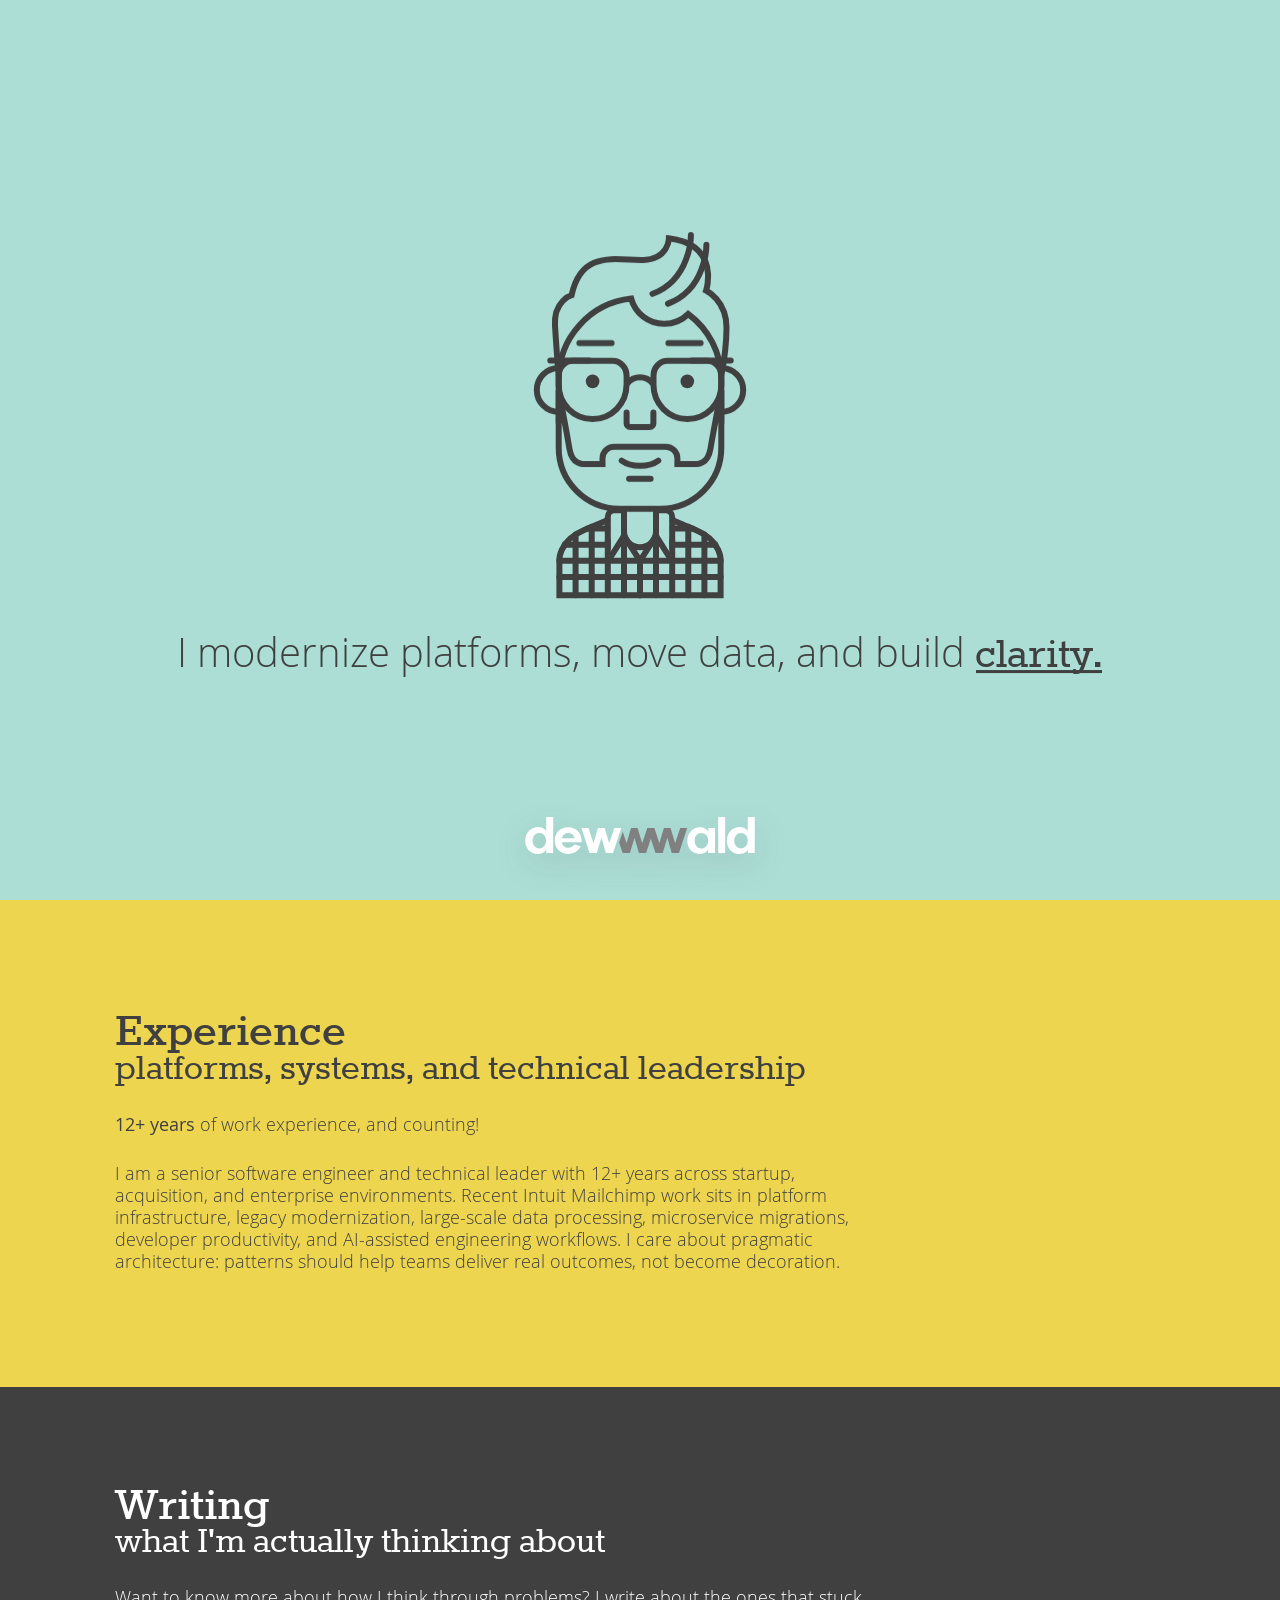
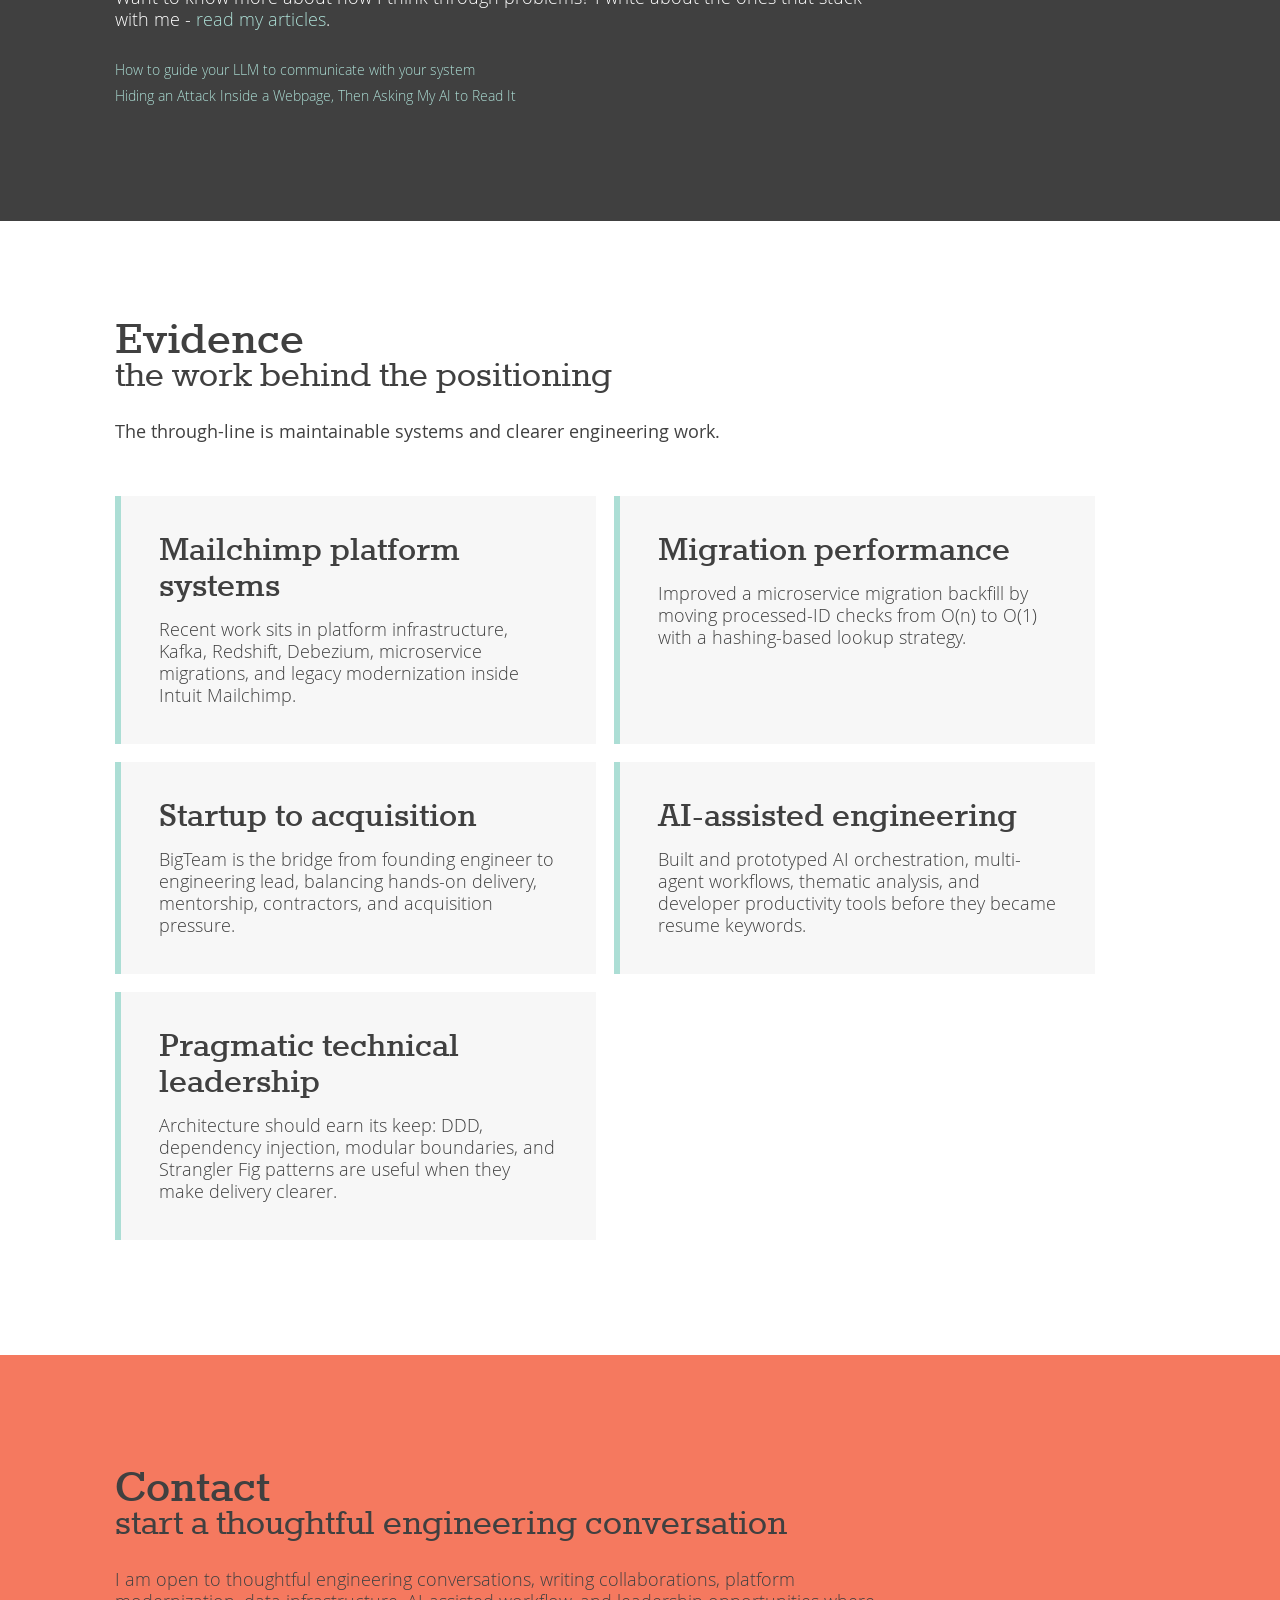
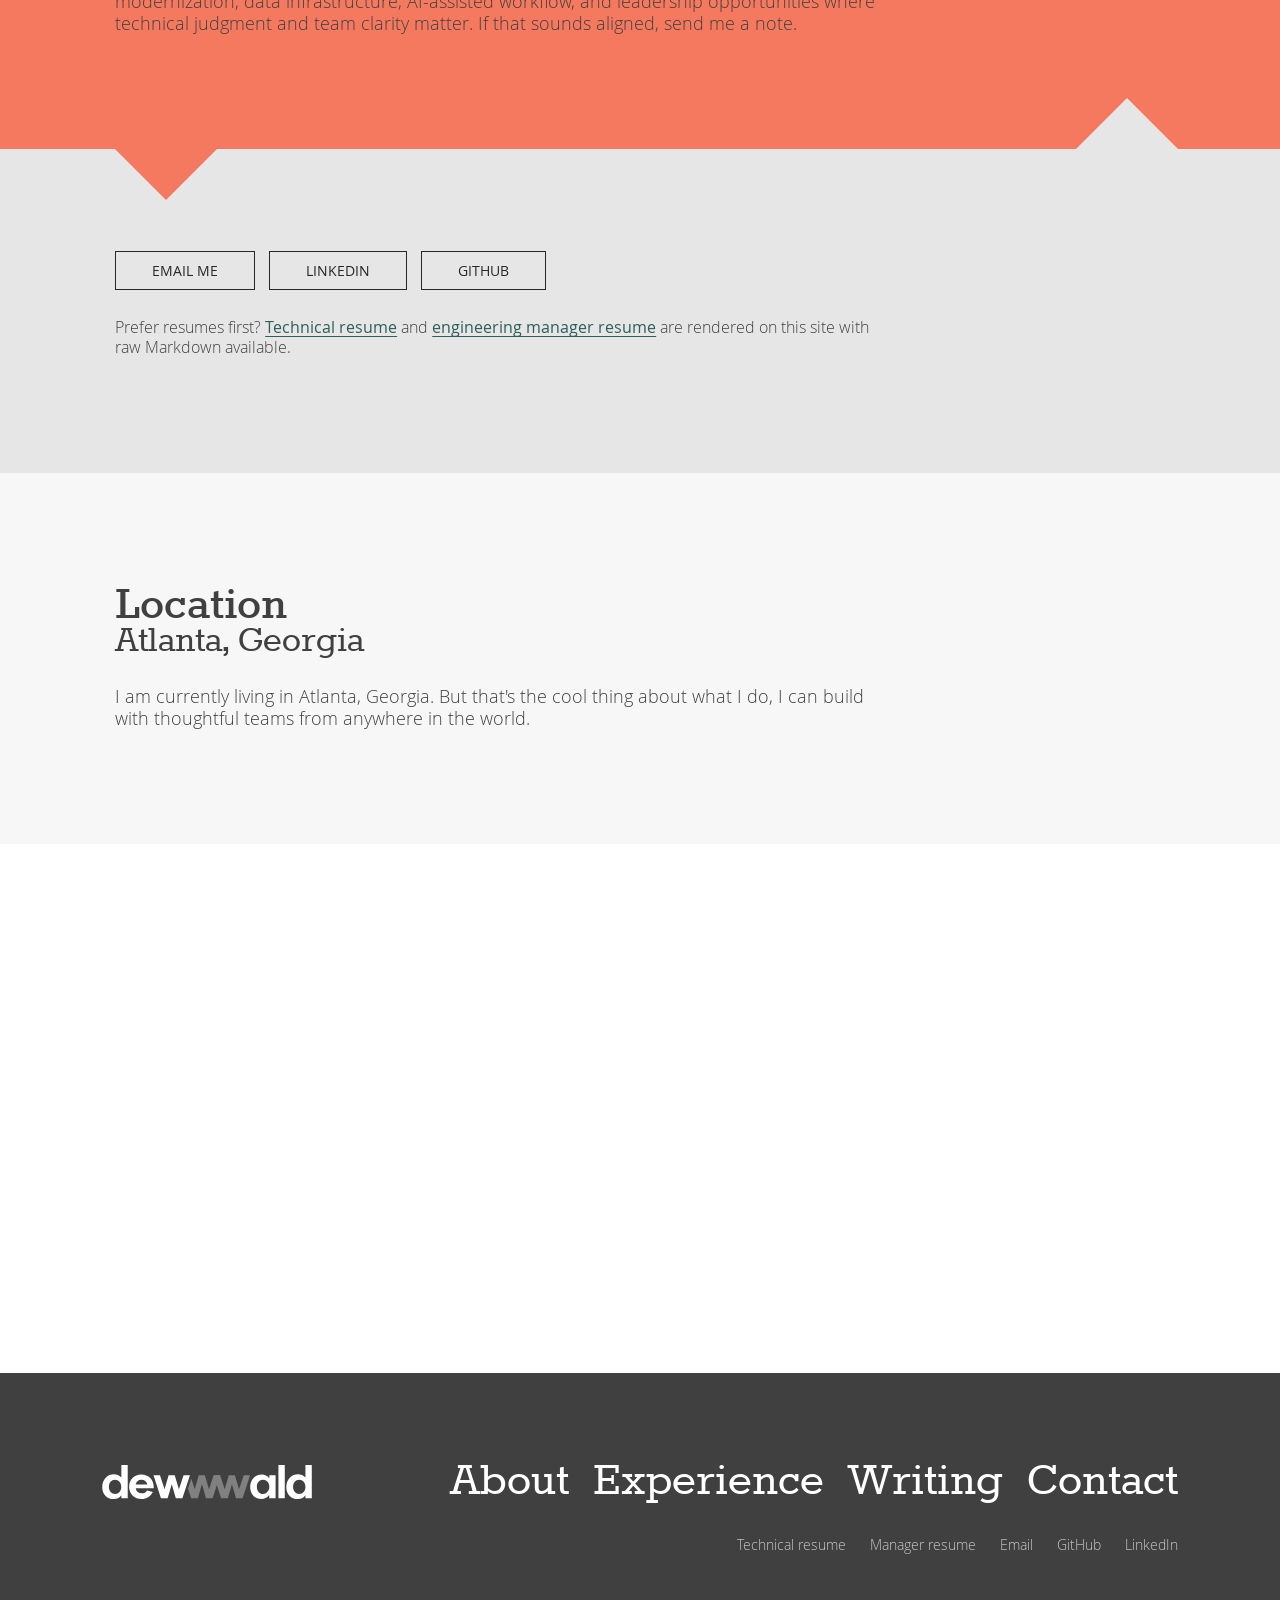
==== commit f2329a01: "Deploy profile site updates" ====
--- a/index.html
+++ b/index.html
@@ -7,8 +7,8 @@
     <meta name="viewport" content="width=device-width, initial-scale=1">
     <meta name="description" content="Dewald Laubscher is a senior software engineer focused on platform modernization, large-scale data systems, AI-assisted engineering workflows, and pragmatic technical leadership.">
     <link rel="icon" type="image/x-icon" href="favicon.ico">
-  <style>*,*:before,*:after{box-sizing:border-box}html{font-family:sans-serif;-ms-text-size-adjust:100%;-webkit-text-size-adjust:100%}body{margin:0}html{font-size:18px;min-height:100%}html,body{font-family:OpenSans,Arial,sans-serif;color:#404040}body{background-color:#fff;font-size:1em;line-height:1.22222;margin:0}html{-webkit-tap-highlight-color:transparent}@font-face{font-family:OpenSans;src:url("./media/OpenSans-Regular-webfont-6QAIGOLD.eot");src:url("./media/OpenSans-Regular-webfont-6QAIGOLD.eot?#iefix") format("embedded-opentype"),url("./media/OpenSans-Regular-webfont-Z5LNJNYI.woff2") format("woff2"),url("./media/OpenSans-Regular-webfont-KN4B4NEL.woff") format("woff"),url("./media/OpenSans-Regular-webfont-5DIOCNQE.ttf") format("truetype"),url("./media/OpenSans-Regular-webfont-QRU6Y2QI.svg#OpenSans-Regular-webfont") format("svg");font-weight:400;font-style:normal}@font-face{font-family:OpenSans;src:url("./media/OpenSans-Regular-webfont-6QAIGOLD.eot");src:url("./media/OpenSans-Regular-webfont-6QAIGOLD.eot?#iefix") format("embedded-opentype"),url("./media/OpenSans-Regular-webfont-Z5LNJNYI.woff2") format("woff2"),url("./media/OpenSans-Regular-webfont-KN4B4NEL.woff") format("woff"),url("./media/OpenSans-Regular-webfont-5DIOCNQE.ttf") format("truetype"),url("./media/OpenSans-Regular-webfont-QRU6Y2QI.svg#OpenSans-Regular-webfont") format("svg");font-weight:400;font-style:italic}@font-face{font-family:OpenSans;src:url("./media/OpenSans-Regular-webfont-6QAIGOLD.eot");src:url("./media/OpenSans-Regular-webfont-6QAIGOLD.eot?#iefix") format("embedded-opentype"),url("./media/OpenSans-Regular-webfont-Z5LNJNYI.woff2") format("woff2"),url("./media/OpenSans-Regular-webfont-KN4B4NEL.woff") format("woff"),url("./media/OpenSans-Regular-webfont-5DIOCNQE.ttf") format("truetype"),url("./media/OpenSans-Regular-webfont-QRU6Y2QI.svg#OpenSans-Regular-webfont") format("svg");font-weight:700;font-style:normal}@font-face{font-family:OpenSans;src:url("./media/OpenSans-Light-webfont-T645AW46.eot");src:url("./media/OpenSans-Light-webfont-T645AW46.eot?#iefix") format("embedded-opentype"),url("./media/OpenSans-Light-webfont-GGRTDOFQ.woff2") format("woff2"),url("./media/OpenSans-Light-webfont-F7SKTJ36.woff") format("woff"),url("./media/OpenSans-Light-webfont-T4UINRQA.ttf") format("truetype"),url("./media/OpenSans-Light-webfont-YVRITSFK.svg#OpenSans-Light-webfont") format("svg");font-weight:lighter;font-style:normal}@font-face{font-family:OpenSans;src:url("./media/OpenSans-Regular-webfont-6QAIGOLD.eot");src:url("./media/OpenSans-Regular-webfont-6QAIGOLD.eot?#iefix") format("embedded-opentype"),url("./media/OpenSans-Regular-webfont-Z5LNJNYI.woff2") format("woff2"),url("./media/OpenSans-Regular-webfont-KN4B4NEL.woff") format("woff"),url("./media/OpenSans-Regular-webfont-5DIOCNQE.ttf") format("truetype"),url("./media/OpenSans-Regular-webfont-QRU6Y2QI.svg#OpenSans-Regular-webfont") format("svg");font-weight:700;font-style:italic}html{--section-inline-end:clamp(28px, 8vw, 120px);--section-inline-start:clamp(48px, 9vw, 152px);scroll-behavior:smooth}body{min-width:320px;overflow-x:hidden}@media(max-width:640px){html{--section-inline-end:24px;--section-inline-start:24px}}</style><link rel="stylesheet" href="styles-2JSO5NSC.css" media="print" onload="this.media='all'"><noscript><link rel="stylesheet" href="styles-2JSO5NSC.css"></noscript></head>
+  <style>*,*:before,*:after{box-sizing:border-box}html{font-family:sans-serif;-ms-text-size-adjust:100%;-webkit-text-size-adjust:100%}body{margin:0}html{font-size:18px;min-height:100%}html,body{font-family:OpenSans,Arial,sans-serif;color:#404040}body{background-color:#fff;font-size:1em;line-height:1.22222;margin:0}html{-webkit-tap-highlight-color:transparent}@font-face{font-family:OpenSans;src:url("./media/OpenSans-Regular-webfont-6QAIGOLD.eot");src:url("./media/OpenSans-Regular-webfont-6QAIGOLD.eot?#iefix") format("embedded-opentype"),url("./media/OpenSans-Regular-webfont-Z5LNJNYI.woff2") format("woff2"),url("./media/OpenSans-Regular-webfont-KN4B4NEL.woff") format("woff"),url("./media/OpenSans-Regular-webfont-5DIOCNQE.ttf") format("truetype"),url("./media/OpenSans-Regular-webfont-QRU6Y2QI.svg#OpenSans-Regular-webfont") format("svg");font-weight:400;font-style:normal}@font-face{font-family:OpenSans;src:url("./media/OpenSans-Regular-webfont-6QAIGOLD.eot");src:url("./media/OpenSans-Regular-webfont-6QAIGOLD.eot?#iefix") format("embedded-opentype"),url("./media/OpenSans-Regular-webfont-Z5LNJNYI.woff2") format("woff2"),url("./media/OpenSans-Regular-webfont-KN4B4NEL.woff") format("woff"),url("./media/OpenSans-Regular-webfont-5DIOCNQE.ttf") format("truetype"),url("./media/OpenSans-Regular-webfont-QRU6Y2QI.svg#OpenSans-Regular-webfont") format("svg");font-weight:400;font-style:italic}@font-face{font-family:OpenSans;src:url("./media/OpenSans-Regular-webfont-6QAIGOLD.eot");src:url("./media/OpenSans-Regular-webfont-6QAIGOLD.eot?#iefix") format("embedded-opentype"),url("./media/OpenSans-Regular-webfont-Z5LNJNYI.woff2") format("woff2"),url("./media/OpenSans-Regular-webfont-KN4B4NEL.woff") format("woff"),url("./media/OpenSans-Regular-webfont-5DIOCNQE.ttf") format("truetype"),url("./media/OpenSans-Regular-webfont-QRU6Y2QI.svg#OpenSans-Regular-webfont") format("svg");font-weight:700;font-style:normal}@font-face{font-family:OpenSans;src:url("./media/OpenSans-Light-webfont-T645AW46.eot");src:url("./media/OpenSans-Light-webfont-T645AW46.eot?#iefix") format("embedded-opentype"),url("./media/OpenSans-Light-webfont-GGRTDOFQ.woff2") format("woff2"),url("./media/OpenSans-Light-webfont-F7SKTJ36.woff") format("woff"),url("./media/OpenSans-Light-webfont-T4UINRQA.ttf") format("truetype"),url("./media/OpenSans-Light-webfont-YVRITSFK.svg#OpenSans-Light-webfont") format("svg");font-weight:lighter;font-style:normal}@font-face{font-family:OpenSans;src:url("./media/OpenSans-Regular-webfont-6QAIGOLD.eot");src:url("./media/OpenSans-Regular-webfont-6QAIGOLD.eot?#iefix") format("embedded-opentype"),url("./media/OpenSans-Regular-webfont-Z5LNJNYI.woff2") format("woff2"),url("./media/OpenSans-Regular-webfont-KN4B4NEL.woff") format("woff"),url("./media/OpenSans-Regular-webfont-5DIOCNQE.ttf") format("truetype"),url("./media/OpenSans-Regular-webfont-QRU6Y2QI.svg#OpenSans-Regular-webfont") format("svg");font-weight:700;font-style:italic}html{--section-inline-end:clamp(28px, 8vw, 120px);--section-inline-start:clamp(48px, 9vw, 152px);scroll-behavior:smooth}body{min-width:320px;overflow-x:hidden}@media(max-width:640px){html{--section-inline-end:24px;--section-inline-start:24px}}</style><link rel="stylesheet" href="styles-52VAQASI.css" media="print" onload="this.media='all'"><noscript><link rel="stylesheet" href="styles-52VAQASI.css"></noscript></head>
   <body>
     <dewwwald-root>Loading...</dewwwald-root>
-  <link rel="modulepreload" href="chunk-DJGX4UNO.js"><link rel="modulepreload" href="chunk-EQDQRRRY.js"><script src="polyfills-5CFQRCPP.js" type="module"></script><script src="main-BRVASWKY.js" type="module"></script></body>
+  <link rel="modulepreload" href="chunk-ORY2KATS.js"><link rel="modulepreload" href="chunk-EQDQRRRY.js"><script src="polyfills-5CFQRCPP.js" type="module"></script><script src="main-A2CNIV3G.js" type="module"></script></body>
 </html>
--- a/styles-52VAQASI.css
+++ b/styles-52VAQASI.css
@@ -0,0 +1 @@
+@charset "UTF-8";*,*:before,*:after{box-sizing:border-box}h1,h2,h3,h4,h5,h6,p,blockquote,pre,dl,dd,ol,ul,form,fieldset,legend,table,th,td,caption,hr{margin:0;padding:0}abbr[title],dfn[title]{cursor:help}u,ins{text-decoration:none}ins{border-bottom:1px solid}img{font-style:italic}label,input,textarea,button,select,option{cursor:pointer}.text-input:active,.text-input:focus,textarea:active,textarea:focus{cursor:text;outline:none}html{font-family:sans-serif;-ms-text-size-adjust:100%;-webkit-text-size-adjust:100%}body{margin:0}article,aside,details,figcaption,figure,footer,header,main,menu,nav,section,summary{display:block}audio,canvas,progress,video{display:inline-block;vertical-align:baseline}audio:not([controls]){display:none;height:0}[hidden],template{display:none}a{background-color:transparent}a:active,a:hover{outline:0}abbr[title]{border-bottom:none;text-decoration:underline;text-decoration:underline dotted}b,strong{font-weight:inherit}b,strong{font-weight:bolder}dfn{font-style:italic}h1{font-size:2em;margin:.67em 0}mark{background-color:#ff0;color:#000}small{font-size:80%}sub,sup{font-size:75%;line-height:0;position:relative;vertical-align:baseline}sup{top:-.5em}sub{bottom:-.25em}img{border:0}svg:not(:root){overflow:hidden}figure{margin:1em 40px}hr{box-sizing:content-box;height:0;overflow:visible}code,kbd,pre,samp{font-family:monospace,monospace;font-size:1em}button,input,optgroup,select,textarea{font:inherit;margin:0}button{overflow:visible}button,select{text-transform:none}button,html input[type=button],input[type=reset],input[type=submit]{-webkit-appearance:button;cursor:pointer}button[disabled],html input[disabled]{cursor:default}button::-moz-focus-inner,input::-moz-focus-inner{border:0;padding:0}button:-moz-focusring,input:-moz-focusring{outline:1px dotted ButtonText}input{line-height:normal}input[type=checkbox],input[type=radio]{box-sizing:border-box;padding:0}input[type=number]::-webkit-inner-spin-button,input[type=number]::-webkit-outer-spin-button{height:auto}input[type=search]{-webkit-appearance:textfield}input[type=search]::-webkit-search-cancel-button,input[type=search]::-webkit-search-decoration{-webkit-appearance:none}fieldset{border:1px solid #c0c0c0;margin:0 2px;padding:.35em .625em .75em}legend{border:0;padding:0}textarea{overflow:auto}optgroup{font-weight:700}html{font-size:18px;min-height:100%}html,body,button,input,select,textarea{font-family:OpenSans,Arial,sans-serif;color:#404040}button,input,select,textarea{background-image:none}body{background-color:#fff;font-size:1em;line-height:1.22222;margin:0}::-moz-selection{background:#acded5;color:#fff;text-shadow:none}::selection{background:#acded5;color:#fff;text-shadow:none}pre{overflow:auto}pre mark{background:none;border-bottom:1px solid;color:inherit}fieldset{padding:1.5}input[type=radio],input[type=checkbox]{cursor:pointer;border:none}h1,h2,h3,h4,h5,h6,hgroup,ul,ol,dl,blockquote,p,address,table,fieldset,figure,pre{margin-top:0;margin-bottom:27px;margin-bottom:1.5rem}hr{margin-bottom:27px;margin-bottom:1.5rem}ul,ol,dd{margin-left:1.5em}h1,.fs--h1{font-size:2.66667rem}h2,.fs--h2,h1 small,.persona__main{font-size:2.22222rem}h3,.fs--h3{font-size:2rem}h4,.fs--h4{font-size:1.33333rem}h5,.fs--h5{font-size:1rem}h6,.fs--h6{font-size:.88889rem}.fs--giga{font-size:5.33333rem}.fs--mega{font-size:4rem}.fs--kilo,.portfolio-item__title{font-size:2.66667rem}img,embed,object,video{max-width:100%;height:auto}figure>img{display:block}li>ul,li>ol{margin-top:0;margin-bottom:0}.numbered-list{list-style-type:decimal}.lede,.lead{font-size:1.125rem}q{quotes:"\2018" "\2019" "\\201C " "\\201D "}q:before{content:"\2018";content:open-quote}q:after{content:"\2019";content:close-quote}q q:before{content:"\201c";content:open-quote}q q:after{content:"\201d";content:close-quote}blockquote p:first-of-type{margin-top:0}blockquote p:last-of-type{margin-bottom:0}.source{display:block;text-indent:0}.source:before{content:"\2014"}.fs--milli,.btn--base{font-size:.77778rem}.fs--micro{font-size:.55556rem}.fs--nano{font-size:.44444rem}table{width:100%}th,td{padding:6.75px;padding:.375rem;text-align:left}@media screen and (min-width:480px){th,td{padding:13.5px;padding:.75rem}}.btn--base{position:relative;display:inline-block;background-image:none;background-color:transparent;text-align:center;line-height:normal;vertical-align:middle;height:auto;margin:0;padding:0;border:0;white-space:nowrap}.btn--base:active,.btn--base:focus{outline:none}.btn--base{cursor:pointer;transition:all .15s ease-in}.btn--base,.btn--base:hover,.btn--base:focus{text-decoration:none}.btn--base:active,.btn--base:focus{transition:none}[disabled].btn--base,.btn--base:disabled{cursor:default}.portfolio-item{position:relative;overflow:hidden}.portfolio-item:before{content:"";display:block}.portfolio-item__inner{position:absolute;inset:0}.cf:before,.cf:after{content:"";display:table;clear:both}.gw,.gw--no-guts{list-style:none;margin-bottom:0;margin-left:-36px;margin-left:-2rem;display:-ms-flexbox;display:flex;-ms-flex-wrap:wrap;flex-wrap:wrap}.oldie .gw,.oldie .gw--no-guts{display:inline-block;width:100%;width:calc(100% + 2em)}[class*=gw]>[class*=gw]{margin-left:0}.g,.g--tall,.g--auto,.g--shrink-wrap{padding-left:36px;padding-left:2rem;width:100%}.oldie .g,.oldie .g--tall,.oldie .g--auto,.oldie .g--shrink-wrap{display:inline-block;vertical-align:top}.g--tall{display:-ms-flexbox;display:flex}.g--auto{-ms-flex:1;flex:1}.oldie .g--auto{display:table-cell}.g--shrink-wrap{width:auto}.oldie .g--shrink-wrap{display:table-cell}.gw--no-guts{margin-left:0}.gw--no-guts>.g,.gw--no-guts>.g--tall,.gw--no-guts>.g--auto,.gw--no-guts>.g--shrink-wrap{padding-left:0}.g-1\/1{width:100%}.g-1\/2,.g-2\/4,.g-3\/6,.g-4\/8,.g-5\/10,.g-6\/12{width:50%}.g-1\/3,.g-2\/6,.g-4\/12{width:33.333%}.g-2\/3,.g-4\/6,.g-8\/12{width:66.666%}.g-1\/4,.g-2\/8,.g-3\/12{width:25%}.g-3\/4,.g-6\/8,.g-9\/12{width:75%}.g-1\/5,.g-2\/10{width:20%}.g-2\/5,.g-4\/10{width:40%}.g-3\/5,.g-6\/10{width:60%}.g-4\/5,.g-8\/10{width:80%}.g-1\/6,.g-2\/12{width:16.666%}.g-5\/6,.g-10\/12{width:83.333%}.g-1\/8{width:12.5%}.g-3\/8{width:37.5%}.g-5\/8{width:62.5%}.g-7\/8{width:87.5%}.g-1\/10{width:10%}.g-3\/10{width:30%}.g-7\/10{width:70%}.g-9\/10{width:90%}.g-1\/12{width:8.333%}.g-5\/12{width:41.666%}.g-7\/12{width:58.333%}.g-11\/12{width:91.666%}@media only screen and (max-width:480px){.g-palm-1\/1{width:100%}.g-palm-1\/2,.g-palm-2\/4,.g-palm-3\/6,.g-palm-4\/8,.g-palm-5\/10,.g-palm-6\/12{width:50%}.g-palm-1\/3,.g-palm-2\/6,.g-palm-4\/12{width:33.333%}.g-palm-2\/3,.g-palm-4\/6,.g-palm-8\/12{width:66.666%}.g-palm-1\/4,.g-palm-2\/8,.g-palm-3\/12{width:25%}.g-palm-3\/4,.g-palm-6\/8,.g-palm-9\/12{width:75%}.g-palm-1\/5,.g-palm-2\/10{width:20%}.g-palm-2\/5,.g-palm-4\/10{width:40%}.g-palm-3\/5,.g-palm-6\/10{width:60%}.g-palm-4\/5,.g-palm-8\/10{width:80%}.g-palm-1\/6,.g-palm-2\/12{width:16.666%}.g-palm-5\/6,.g-palm-10\/12{width:83.333%}.g-palm-1\/8{width:12.5%}.g-palm-3\/8{width:37.5%}.g-palm-5\/8{width:62.5%}.g-palm-7\/8{width:87.5%}.g-palm-1\/10{width:10%}.g-palm-3\/10{width:30%}.g-palm-7\/10{width:70%}.g-palm-9\/10{width:90%}.g-palm-1\/12{width:8.333%}.g-palm-5\/12{width:41.666%}.g-palm-7\/12{width:58.333%}.g-palm-11\/12{width:91.666%}}@media only screen and (min-width:481px)and (max-width:919px){.g-lap-1\/1{width:100%}.g-lap-1\/2,.g-lap-2\/4,.g-lap-3\/6,.g-lap-4\/8,.g-lap-5\/10,.g-lap-6\/12{width:50%}.g-lap-1\/3,.g-lap-2\/6,.g-lap-4\/12{width:33.333%}.g-lap-2\/3,.g-lap-4\/6,.g-lap-8\/12{width:66.666%}.g-lap-1\/4,.g-lap-2\/8,.g-lap-3\/12{width:25%}.g-lap-3\/4,.g-lap-6\/8,.g-lap-9\/12{width:75%}.g-lap-1\/5,.g-lap-2\/10{width:20%}.g-lap-2\/5,.g-lap-4\/10{width:40%}.g-lap-3\/5,.g-lap-6\/10{width:60%}.g-lap-4\/5,.g-lap-8\/10{width:80%}.g-lap-1\/6,.g-lap-2\/12{width:16.666%}.g-lap-5\/6,.g-lap-10\/12{width:83.333%}.g-lap-1\/8{width:12.5%}.g-lap-3\/8{width:37.5%}.g-lap-5\/8{width:62.5%}.g-lap-7\/8{width:87.5%}.g-lap-1\/10{width:10%}.g-lap-3\/10{width:30%}.g-lap-7\/10{width:70%}.g-lap-9\/10{width:90%}.g-lap-1\/12{width:8.333%}.g-lap-5\/12{width:41.666%}.g-lap-7\/12{width:58.333%}.g-lap-11\/12{width:91.666%}}@media only screen and (min-width:481px){.g-lap-and-up-1\/1{width:100%}.g-lap-and-up-1\/2,.g-lap-and-up-2\/4,.g-lap-and-up-3\/6,.g-lap-and-up-4\/8,.g-lap-and-up-5\/10,.g-lap-and-up-6\/12{width:50%}.g-lap-and-up-1\/3,.g-lap-and-up-2\/6,.g-lap-and-up-4\/12{width:33.333%}.g-lap-and-up-2\/3,.g-lap-and-up-4\/6,.g-lap-and-up-8\/12{width:66.666%}.g-lap-and-up-1\/4,.g-lap-and-up-2\/8,.g-lap-and-up-3\/12{width:25%}.g-lap-and-up-3\/4,.g-lap-and-up-6\/8,.g-lap-and-up-9\/12{width:75%}.g-lap-and-up-1\/5,.g-lap-and-up-2\/10{width:20%}.g-lap-and-up-2\/5,.g-lap-and-up-4\/10{width:40%}.g-lap-and-up-3\/5,.g-lap-and-up-6\/10{width:60%}.g-lap-and-up-4\/5,.g-lap-and-up-8\/10{width:80%}.g-lap-and-up-1\/6,.g-lap-and-up-2\/12{width:16.666%}.g-lap-and-up-5\/6,.g-lap-and-up-10\/12{width:83.333%}.g-lap-and-up-1\/8{width:12.5%}.g-lap-and-up-3\/8{width:37.5%}.g-lap-and-up-5\/8{width:62.5%}.g-lap-and-up-7\/8{width:87.5%}.g-lap-and-up-1\/10{width:10%}.g-lap-and-up-3\/10{width:30%}.g-lap-and-up-7\/10{width:70%}.g-lap-and-up-9\/10{width:90%}.g-lap-and-up-1\/12{width:8.333%}.g-lap-and-up-5\/12{width:41.666%}.g-lap-and-up-7\/12{width:58.333%}.g-lap-and-up-11\/12{width:91.666%}}@media only screen and (max-width:919px){.g-portable-1\/1{width:100%}.g-portable-1\/2,.g-portable-2\/4,.g-portable-3\/6,.g-portable-4\/8,.g-portable-5\/10,.g-portable-6\/12{width:50%}.g-portable-1\/3,.g-portable-2\/6,.g-portable-4\/12{width:33.333%}.g-portable-2\/3,.g-portable-4\/6,.g-portable-8\/12{width:66.666%}.g-portable-1\/4,.g-portable-2\/8,.g-portable-3\/12{width:25%}.g-portable-3\/4,.g-portable-6\/8,.g-portable-9\/12{width:75%}.g-portable-1\/5,.g-portable-2\/10{width:20%}.g-portable-2\/5,.g-portable-4\/10{width:40%}.g-portable-3\/5,.g-portable-6\/10{width:60%}.g-portable-4\/5,.g-portable-8\/10{width:80%}.g-portable-1\/6,.g-portable-2\/12{width:16.666%}.g-portable-5\/6,.g-portable-10\/12{width:83.333%}.g-portable-1\/8{width:12.5%}.g-portable-3\/8{width:37.5%}.g-portable-5\/8{width:62.5%}.g-portable-7\/8{width:87.5%}.g-portable-1\/10{width:10%}.g-portable-3\/10{width:30%}.g-portable-7\/10{width:70%}.g-portable-9\/10{width:90%}.g-portable-1\/12{width:8.333%}.g-portable-5\/12{width:41.666%}.g-portable-7\/12{width:58.333%}.g-portable-11\/12{width:91.666%}}@media only screen and (min-width:920px){.g-desk-1\/1{width:100%}.g-desk-1\/2,.g-desk-2\/4,.g-desk-3\/6,.g-desk-4\/8,.g-desk-5\/10,.g-desk-6\/12{width:50%}.g-desk-1\/3,.g-desk-2\/6,.g-desk-4\/12{width:33.333%}.g-desk-2\/3,.g-desk-4\/6,.g-desk-8\/12{width:66.666%}.g-desk-1\/4,.g-desk-2\/8,.g-desk-3\/12{width:25%}.g-desk-3\/4,.g-desk-6\/8,.g-desk-9\/12{width:75%}.g-desk-1\/5,.g-desk-2\/10{width:20%}.g-desk-2\/5,.g-desk-4\/10{width:40%}.g-desk-3\/5,.g-desk-6\/10{width:60%}.g-desk-4\/5,.g-desk-8\/10{width:80%}.g-desk-1\/6,.g-desk-2\/12{width:16.666%}.g-desk-5\/6,.g-desk-10\/12{width:83.333%}.g-desk-1\/8{width:12.5%}.g-desk-3\/8{width:37.5%}.g-desk-5\/8{width:62.5%}.g-desk-7\/8{width:87.5%}.g-desk-1\/10{width:10%}.g-desk-3\/10{width:30%}.g-desk-7\/10{width:70%}.g-desk-9\/10{width:90%}.g-desk-1\/12{width:8.333%}.g-desk-5\/12{width:41.666%}.g-desk-7\/12{width:58.333%}.g-desk-11\/12{width:91.666%}}@media only screen and (min-width:1440px){.g-desk-wide-1\/1{width:100%}.g-desk-wide-1\/2,.g-desk-wide-2\/4,.g-desk-wide-3\/6,.g-desk-wide-4\/8,.g-desk-wide-5\/10,.g-desk-wide-6\/12{width:50%}.g-desk-wide-1\/3,.g-desk-wide-2\/6,.g-desk-wide-4\/12{width:33.333%}.g-desk-wide-2\/3,.g-desk-wide-4\/6,.g-desk-wide-8\/12{width:66.666%}.g-desk-wide-1\/4,.g-desk-wide-2\/8,.g-desk-wide-3\/12{width:25%}.g-desk-wide-3\/4,.g-desk-wide-6\/8,.g-desk-wide-9\/12{width:75%}.g-desk-wide-1\/5,.g-desk-wide-2\/10{width:20%}.g-desk-wide-2\/5,.g-desk-wide-4\/10{width:40%}.g-desk-wide-3\/5,.g-desk-wide-6\/10{width:60%}.g-desk-wide-4\/5,.g-desk-wide-8\/10{width:80%}.g-desk-wide-1\/6,.g-desk-wide-2\/12{width:16.666%}.g-desk-wide-5\/6,.g-desk-wide-10\/12{width:83.333%}.g-desk-wide-1\/8{width:12.5%}.g-desk-wide-3\/8{width:37.5%}.g-desk-wide-5\/8{width:62.5%}.g-desk-wide-7\/8{width:87.5%}.g-desk-wide-1\/10{width:10%}.g-desk-wide-3\/10{width:30%}.g-desk-wide-7\/10{width:70%}.g-desk-wide-9\/10{width:90%}.g-desk-wide-1\/12{width:8.333%}.g-desk-wide-5\/12{width:41.666%}.g-desk-wide-7\/12{width:58.333%}.g-desk-wide-11\/12{width:91.666%}}html{-webkit-tap-highlight-color:transparent}.disable-hover,.disable-hover *{pointer-events:none!important}@font-face{font-family:OpenSans;src:url("./media/OpenSans-Regular-webfont-6QAIGOLD.eot");src:url("./media/OpenSans-Regular-webfont-6QAIGOLD.eot?#iefix") format("embedded-opentype"),url("./media/OpenSans-Regular-webfont-Z5LNJNYI.woff2") format("woff2"),url("./media/OpenSans-Regular-webfont-KN4B4NEL.woff") format("woff"),url("./media/OpenSans-Regular-webfont-5DIOCNQE.ttf") format("truetype"),url("./media/OpenSans-Regular-webfont-QRU6Y2QI.svg#OpenSans-Regular-webfont") format("svg");font-weight:400;font-style:normal}@font-face{font-family:OpenSans;src:url("./media/OpenSans-Regular-webfont-6QAIGOLD.eot");src:url("./media/OpenSans-Regular-webfont-6QAIGOLD.eot?#iefix") format("embedded-opentype"),url("./media/OpenSans-Regular-webfont-Z5LNJNYI.woff2") format("woff2"),url("./media/OpenSans-Regular-webfont-KN4B4NEL.woff") format("woff"),url("./media/OpenSans-Regular-webfont-5DIOCNQE.ttf") format("truetype"),url("./media/OpenSans-Regular-webfont-QRU6Y2QI.svg#OpenSans-Regular-webfont") format("svg");font-weight:400;font-style:italic}@font-face{font-family:OpenSans;src:url("./media/OpenSans-Regular-webfont-6QAIGOLD.eot");src:url("./media/OpenSans-Regular-webfont-6QAIGOLD.eot?#iefix") format("embedded-opentype"),url("./media/OpenSans-Regular-webfont-Z5LNJNYI.woff2") format("woff2"),url("./media/OpenSans-Regular-webfont-KN4B4NEL.woff") format("woff"),url("./media/OpenSans-Regular-webfont-5DIOCNQE.ttf") format("truetype"),url("./media/OpenSans-Regular-webfont-QRU6Y2QI.svg#OpenSans-Regular-webfont") format("svg");font-weight:700;font-style:normal}@font-face{font-family:OpenSans;src:url("./media/OpenSans-Light-webfont-T645AW46.eot");src:url("./media/OpenSans-Light-webfont-T645AW46.eot?#iefix") format("embedded-opentype"),url("./media/OpenSans-Light-webfont-GGRTDOFQ.woff2") format("woff2"),url("./media/OpenSans-Light-webfont-F7SKTJ36.woff") format("woff"),url("./media/OpenSans-Light-webfont-T4UINRQA.ttf") format("truetype"),url("./media/OpenSans-Light-webfont-YVRITSFK.svg#OpenSans-Light-webfont") format("svg");font-weight:lighter;font-style:normal}@font-face{font-family:OpenSans;src:url("./media/OpenSans-Regular-webfont-6QAIGOLD.eot");src:url("./media/OpenSans-Regular-webfont-6QAIGOLD.eot?#iefix") format("embedded-opentype"),url("./media/OpenSans-Regular-webfont-Z5LNJNYI.woff2") format("woff2"),url("./media/OpenSans-Regular-webfont-KN4B4NEL.woff") format("woff"),url("./media/OpenSans-Regular-webfont-5DIOCNQE.ttf") format("truetype"),url("./media/OpenSans-Regular-webfont-QRU6Y2QI.svg#OpenSans-Regular-webfont") format("svg");font-weight:700;font-style:italic}@font-face{font-family:Rokkitt;src:url("./media/rokkitt-regular-webfont-SYR2WK4L.woff2") format("woff2"),url("./media/rokkitt-regular-webfont-ZVRPFO5L.woff") format("woff"),url("./media/Rokkitt-Regular-FXOQESPD.ttf") format("truetype");font-weight:400;font-style:normal}@font-face{font-family:Rokkitt;src:url("./media/rokkitt-bold-webfont-2FMYJ5AP.woff2") format("woff2"),url("./media/rokkitt-bold-webfont-C6BLI2OD.woff") format("woff"),url("./media/Rokkitt-Bold-ATJ5HYW3.ttf") format("truetype");font-weight:700;font-style:normal}label{cursor:pointer;display:block;margin-bottom:7.2px;margin-bottom:.4rem}textarea{resize:none;max-height:120px;max-height:6.66667rem}button,input,select,textarea{vertical-align:baseline}input,input[type=search],textarea{border-radius:0}input,textarea{border:0px solid;height:auto;line-height:normal;padding:.5em}input,textarea,select{margin-bottom:7.2px;margin-bottom:.4rem;display:block;width:100%;-webkit-appearance:none;outline:none}input[type=radio],input[type=checkbox]{width:auto}input[type=password]{letter-spacing:.3em}input[type=password]::-webkit-input-placeholder{letter-spacing:0}input[type=password]::-moz-placeholder{letter-spacing:0}input[type=password]:-ms-input-placeholder{letter-spacing:0}input[type=password]::placeholder{letter-spacing:0}fieldset{border:0px;padding:0;margin:0}h1,h2,h3,h4,h5,h6{font-weight:400;line-height:1}img[imageCover]{position:absolute}a,button,.btn--base,.menu__sub{transition:all .15s ease-in-out}a:active,button:active,.btn--base:active,.menu__sub:active{transition:none}a{text-decoration:none}a,a:hover{outline:0}.menu--primary,.menu__sub{list-style-type:none;padding:0;margin:0}th,td{border:1px solid}i{font-style:normal}blockquote{font-style:italic;font-size:2rem;padding:27px;padding:1.5rem}kbd{border:1px solid #e6e6e6;border-radius:2px;font-size:85%;padding:.25em .5em;vertical-align:middle}hr{border:1px solid;border-left:0;border-right:0;border-top:0}h1,h2,h3{font-family:Rokkitt,Arial,sans-serif;line-height:.8;vertical-align:middle;font-weight:700}h1 small{display:block;font-weight:400}.btn--base{border:1px solid;text-transform:uppercase;font-weight:700;padding:9px 36px;padding:.5rem 2rem}.btn--base{color:#272727}.btn--base:hover,.btn--base:focus{color:#fff;background-color:#272727;border-color:#272727}.btn--base:active{background-color:transparent;color:#272727}sidebar{position:fixed;top:0;left:0;bottom:0;display:block;color:#fff;z-index:20;width:40px;transition:all 175ms ease-in-out;overflow:hidden}.sidebar--in{width:260px;background-color:#404040}.logo{position:relative;padding:0 36px;padding:0 2rem;display:block;width:260px;transform:translate(-100%);transition:all 175ms ease-in-out 0ms;opacity:0;z-index:10}.sidebar--in .logo{transform:translate(0);opacity:1;transition:all 175ms ease-in-out 80ms}.menu--primary-container{padding:29.88px 0;padding:1.66rem 0}.menu--primary{display:block;padding:29.88px 0;padding:1.66rem 0}.menu__item{display:block;text-align:right}.menu__item>a{position:relative;font-family:Rokkitt,Arial,sans-serif;display:block;text-transform:uppercase;outline:0;padding-left:6.3px;padding:.55rem .25rem .4rem .35rem;padding-right:4.5px;padding-top:9.9px;padding-bottom:7.2px;line-height:normal;vertical-align:middle;margin-left:.15rem;margin-top:2rem;margin-bottom:2rem;width:1.95rem;color:transparent;opacity:.75;transition:background-color 175ms ease-in-out,width 175ms ease-in-out,font-size 175ms ease-in-out,color 175ms ease-in-out,background-color 175ms ease-in-out,border-radius 175ms ease-in-out,margin 0ms ease-in-out,padding 0ms ease-in-out}.menu__item>a span:first-letter{color:#fff;font-size:1.33333rem;transition:all 175ms ease-in-out}.menu__item>a span{font-size:0px;display:inline-block;position:relative;transition:all 175ms ease-in-out}.sidebar--in .menu__item>a span{font-size:1.33333rem}.menu__item>a span:before{content:"";display:block;position:absolute;top:63%;left:0;right:0;border-bottom:1px solid;color:inherit;opacity:0}.menu__item>a:after{content:"";display:block;background-color:#404040;transition:all 175ms ease-in-out;height:2rem;border-radius:100%;width:2rem;position:absolute;z-index:-1;top:50%;left:50%;transform:translate(-50%,-50%)}.sidebar--in .menu__item>a:after{width:50vw;height:50vw}.sidebar--in .menu__item>a{width:14.44444rem;width:auto;line-height:2.5;color:#fff;opacity:1;padding-left:36px;padding-left:2rem;padding-right:36px;padding-right:2rem;border-radius:0%;margin:0;transition:background-color 175ms ease-in-out 75ms,width 175ms ease-in-out,font-size 175ms ease-in-out,color 175ms ease-in-out,background-color 175ms ease-in-out,border-radius 175ms ease-in-out,margin 0ms ease-in-out,padding 0ms ease-in-out}.sidebar--in .menu__item>a:hover,.sidebar--in .menu__item>a:focus{color:#88cfc3}.sidebar--in .menu__item>a:active{color:#acded5}.menu__sub .menu__item{display:block}.menu__item--current>a,.menu__item--current-parent>a,.menu__item--current>a:hover,.menu__item--current-parent>a:hover,.menu__item--current>a:focus,.menu__item--current-parent>a:focus,.menu__item--current>a:active,.menu__item--current-parent>a:active{cursor:default;color:transparent}.menu__item--current>a span:before,.menu__item--current-parent>a span:before,.menu__item--current>a:hover span:before,.menu__item--current-parent>a:hover span:before,.menu__item--current>a:focus span:before,.menu__item--current-parent>a:focus span:before,.menu__item--current>a:active span:before,.menu__item--current-parent>a:active span:before{opacity:1}.menu__item--current>a span:first-letter,.menu__item--current-parent>a span:first-letter,.menu__item--current>a:hover span:first-letter,.menu__item--current-parent>a:hover span:first-letter,.menu__item--current>a:focus span:first-letter,.menu__item--current-parent>a:focus span:first-letter,.menu__item--current>a:active span:first-letter,.menu__item--current-parent>a:active span:first-letter{color:#acded5}.sidebar--in .menu__item--current>a,.sidebar--in .menu__item--current-parent>a,.sidebar--in .menu__item--current>a:hover,.sidebar--in .menu__item--current-parent>a:hover,.sidebar--in .menu__item--current>a:focus,.sidebar--in .menu__item--current-parent>a:focus,.sidebar--in .menu__item--current>a:active,.sidebar--in .menu__item--current-parent>a:active{color:#acded5}.menu__item--current>a[pageScroll],.menu__item--current-parent>a[pageScroll]{cursor:cursor;color:#fff}.menu__item--current>a[pageScroll] span:before,.menu__item--current-parent>a[pageScroll] span:before{opacity:0}.menu__item--current>a[pageScroll]:hover,.menu__item--current-parent>a[pageScroll]:hover,.menu__item--current>a[pageScroll]:focus,.menu__item--current-parent>a[pageScroll]:focus{color:#d0ede7}.menu__item--current>a[pageScroll]:active,.menu__item--current-parent>a[pageScroll]:active{color:#acded5}.menu__sub{background-color:#fff;max-height:0;overflow:hidden;position:absolute}a:hover+.menu__sub,.menu__sub:hover{border:1px solid #404040;max-height:none;overflow:visible}.menu__sub a{min-width:225px;white-space:nowrap}a:hover+.menu__sub>.menu__item a,.menu__sub:hover>.menu__item>a{max-height:8em;padding-top:1em;padding-bottom:1em;opacity:1}.menu__sub .menu__sub{top:0;left:100%}.menu--primary{position:absolute;width:100%;left:0;top:50%;transition:all 0ms linear;transform:translateZ(0) translateY(-50%) translate(-10%)}.sidebar--in .menu--primary{transform:translateZ(0) translateY(-50%) translate(0)}.menu--primary .menu__item{letter-spacing:.15em}.menu-toggle{display:none}.menu-toggle:focus{outline:none}@media only screen and (max-width:919px){.menu-toggle{display:inline-block}}persona{display:block;position:relative;background-color:#acded5}.persona{position:absolute;top:50%;left:0;right:0;margin:auto;text-align:center;transform:translateY(-50%)}.persona__main{height:40px;margin-bottom:0;line-height:1;font-family:OpenSans,Arial,sans-serif;font-weight:400}.persona__main span{line-height:.83;position:relative;font-family:Rokkitt,Arial,sans-serif;font-size:1.2em}.persona__main span:after{content:"";display:block;position:absolute;color:inherit;border-bottom:3px solid;top:76%;left:.03em;right:.03em}.persona__main.typing:after{content:"";display:inline-block;color:inherit;border-right:2px solid;height:100%;vertical-align:middle;animation-timing-function:ease-in-out;animation-duration:1s;animation-iteration-count:infinite}.persona__img{margin:0 auto 29.88px;display:block;width:220px;margin-bottom:1.66rem}.portfolio-item:before{padding-bottom:100%}.portfolio-item__image{margin-bottom:0}.portfolio-item__over{position:absolute;inset:0 auto auto 0;width:100%;height:100%;text-align:center;transform:translate(100%);z-index:5;animation-timing-function:ease-out;animation-duration:.25s;animation-iteration-count:1;animation-direction:normal;animation-fill-mode:forwards}.portfolio-item-hold .portfolio-item__over{transform:translate(0)}.portfolio-item-out-left .portfolio-item__over,.portfolio-item-out-top .portfolio-item__over,.portfolio-item-out-right .portfolio-item__over,.portfolio-item-out-bottom .portfolio-item__over{animation-direction:reverse;animation-fill-mode:backwards}.portfolio-item__center{position:absolute;inset:50% auto auto 50%;width:100%;transform:translate(-50%,-50%);padding:36px;padding:2rem}.portfolio-item__title{font-family:Rokkitt,Arial,sans-serif;text-align:center;text-transform:lowercase;color:#404040;vertical-align:middle;line-height:.8}.portfolio-item__short{color:#404040;text-align:center;margin-bottom:0}[imageCover]{max-width:none;max-height:none;width:auto;height:auto}.sebm-google-map-container{position:absolute;top:0;left:0;height:100%;width:100%}.google-map-overlay{position:absolute;left:0;right:0;top:0;z-index:5;background-color:#f5f5f5cc}.bgc--primary-dk{background-color:#88cfc3}.bgc--primary{background-color:#acded5}.bgc--primary-lt{background-color:#d0ede7}.bgc--secondary-dk{background-color:#e8ca21}.bgc--secondary{background-color:#edd54f}.bgc--secondary-lt{background-color:#ffe12f}.bgc--tertiary-dk{background-color:#f2512f}.bgc--tertiary{background-color:#f5795f}.bgc--tertiary-lt{background-color:#f49f8f}.bgc--base-dk{background-color:#272727}.bgc--base{background-color:#404040}.bgc--base-lt{background-color:#a1a1a1}.bgc--base-ltr{background-color:#e6e6e6}.text--right{text-align:right}a{color:#acded5}a:hover,a:focus{color:#d0ede7}a:active{color:#88cfc3}.hidden{display:none;visibility:hidden}.accessibility,.visuallyhidden{border:0;clip:rect(0 0 0 0);height:1px;margin:-1px;overflow:hidden;padding:0;position:absolute;width:1px}.focusable.accessibility:active,.focusable.visuallyhidden:active,.focusable.accessibility:focus,.focusable.visuallyhidden:focus{position:static;clip:auto;width:auto;height:auto;margin:0;overflow:visible}@media only screen and (max-width:480px){.accessibility--palm,.visuallyhidden--palm{border:0;clip:rect(0 0 0 0);height:1px;margin:-1px;overflow:hidden;padding:0;position:absolute;width:1px}}@media only screen and (min-width:481px)and (max-width:919px){.accessibility--lap,.visuallyhidden--lap{border:0;clip:rect(0 0 0 0);height:1px;margin:-1px;overflow:hidden;padding:0;position:absolute;width:1px}}@media only screen and (min-width:481px){.accessibility--lap-and-up,.visuallyhidden--lap-and-up{border:0;clip:rect(0 0 0 0);height:1px;margin:-1px;overflow:hidden;padding:0;position:absolute;width:1px}}@media only screen and (max-width:919px){.accessibility--portable,.visuallyhidden--portable{border:0;clip:rect(0 0 0 0);height:1px;margin:-1px;overflow:hidden;padding:0;position:absolute;width:1px}}@media only screen and (min-width:920px){.accessibility--desk,.visuallyhidden--desk{border:0;clip:rect(0 0 0 0);height:1px;margin:-1px;overflow:hidden;padding:0;position:absolute;width:1px}}@media only screen and (min-width:1440px){.accessibility--desk-wide,.visuallyhidden--desk-wide{border:0;clip:rect(0 0 0 0);height:1px;margin:-1px;overflow:hidden;padding:0;position:absolute;width:1px}}.island{padding-top:5.5rem;padding-bottom:5.5rem}.portfolio-item__title,.portfolio-item__short{margin-bottom:36px;margin-bottom:2rem}.push--bottom{margin-bottom:27px;margin-bottom:1.5rem}.flush--bottom{margin-bottom:0}.google-map-overlay,.soft--large{padding:36px;padding:2rem}.soft--large--top{padding-top:36px;padding-top:2rem}.soft--top{padding-top:27px;padding-top:1.5rem}.wrap--large,.wrap,.wrap--small{margin-right:auto;margin-left:auto;padding-left:1.5rem;padding-right:1.5rem}.wrap--large{max-width:1200px}.wrap{max-width:1280px}.wrap--small,.content--left{max-width:960px}.content--left{margin-left:0}@keyframes flash{0%{opacity:0}40%{opacity:0}50%{opacity:1}to{opacity:0}}.persona__main.typing:after,.anim-flash{animation-name:flash}@keyframes in-left{0%{transform:translate(-100%);opacity:0}to{transform:translate(0);opacity:1}}.portfolio-item-in-left .portfolio-item__over,.portfolio-item-out-right .portfolio-item__over,.anim-in-left{animation-name:in-left}@keyframes in-right{0%{transform:translate(100%);opacity:0}to{transform:translate(0);opacity:1}}.portfolio-item-in-right .portfolio-item__over,.portfolio-item-out-left .portfolio-item__over,.anim-in-right{animation-name:in-right}@keyframes in-bottom{0%{transform:translateY(100%);opacity:0}to{transform:translateY(0);opacity:1}}.portfolio-item-in-bottom .portfolio-item__over,.portfolio-item-out-top .portfolio-item__over,.anim-in-bottom{animation-name:in-bottom}@keyframes in-top{0%{transform:translateY(-100%);opacity:0}to{transform:translateY(0);opacity:1}}.portfolio-item-in-top .portfolio-item__over,.portfolio-item-out-bottom .portfolio-item__over,.anim-in-top{animation-name:in-top}html{--section-inline-end: clamp(28px, 8vw, 120px);--section-inline-start: clamp(48px, 9vw, 152px);scroll-behavior:smooth}body{min-width:320px;overflow-x:hidden}a{cursor:pointer}.site-shell{min-height:100vh}dewwwald-profile-page,dewwwald-home,dewwwald-articles,dewwwald-why,dewwwald-when-where,dewwwald-blog-page,dewwwald-article-post-page{display:block}[data-path]{display:block;min-height:100vh}[data-path]:not(:first-child){scroll-margin-top:24px}.section--padding,.google-map-overlay{padding-bottom:clamp(72px,9vw,132px);padding-left:var(--section-inline-start);padding-right:var(--section-inline-end);padding-top:clamp(72px,9vw,132px)}.section--padding>*,.google-map-overlay>*{max-width:980px}.section--padding p,.google-map-overlay p{max-width:760px}.section--padding+.section--padding{padding-top:clamp(64px,8vw,120px)}.contact-stack__intro,.contact-stack__form{position:relative}.contact-stack__intro:after,.contact-stack__form:before{content:"";height:0;position:absolute;width:0;z-index:2}.contact-stack__intro:after{border-left:clamp(28px,4vw,60px) solid transparent;border-right:clamp(28px,4vw,60px) solid transparent;border-top:clamp(28px,4vw,60px) solid #f5795f;bottom:calc(clamp(28px,4vw,60px)*-1);left:var(--section-inline-start)}.contact-stack__form:before{border-bottom:clamp(28px,4vw,60px) solid #e6e6e6;border-left:clamp(28px,4vw,60px) solid transparent;border-right:clamp(28px,4vw,60px) solid transparent;right:var(--section-inline-end);top:calc(clamp(28px,4vw,60px)*-1)}.google-map-wrapper{position:relative}.google-map-overlay{position:relative;z-index:1}.persona-main{background-color:#acded5;display:block;min-height:100vh;position:relative}.persona{left:0;margin:auto;max-width:calc(100vw - 72px);position:absolute;right:0;text-align:center;top:50%;transform:translateY(-50%)}.persona__img{width:min(220px,42vw)}.persona__img svg,.persona__img img{display:block;margin:0 auto;max-height:62vh;overflow:visible;width:100%}.persona__main{display:inline-block;font-size:clamp(24px,5vw,40px);font-weight:300;line-height:1;min-height:1.15em;padding-left:18px;padding-right:18px;position:relative}.persona__main:before{background-color:#88cfc3;content:"";display:block;inset:-.45rem .5rem -.4rem;opacity:0;position:absolute;transition:opacity .14s ease;z-index:-1}.persona__main.highlight{color:#fff}.persona__main.highlight:before{opacity:1}.hero-logo{align-items:center;bottom:clamp(24px,5vh,54px);color:#404040;display:flex;justify-content:center;left:0;opacity:1;position:absolute;text-decoration:none;transition:background-color .18s ease,color .18s ease,box-shadow .18s ease,padding .18s ease;width:100%;z-index:15}.hero-logo--pinned{background-color:#acded5;border-radius:0;bottom:auto;box-shadow:0 10px 28px #4040402e;color:#404040;left:0;padding:12px 18px 14px;position:fixed;top:0}.hero-logo img{display:block;filter:drop-shadow(0 10px 16px rgba(64,64,64,.16));transition:filter .22s ease,transform .26s ease,width .22s ease;width:min(230px,56vw)}.hero-logo--pinned img{filter:drop-shadow(0 6px 10px rgba(64,64,64,.28));transform:translate(calc(-50vw + var(--section-inline-start) + 50% + 7px));width:min(184px,48vw)}#head{transform:translateY(6px);transform-box:fill-box;transform-origin:50% 50%}#specticles,#left-hair,#right-hair,#left-brow,#right-brow{transform-box:fill-box;transform-origin:50% 50%}.google-map{border:0;display:block;height:100%;inset:0;position:absolute;width:100%;z-index:0}.site-footer{align-items:center;background:#404040;color:#fff;display:grid;gap:28px;grid-template-columns:minmax(160px,220px) 1fr;padding:clamp(44px,7vw,84px) clamp(24px,8vw,112px)}.site-footer a{color:inherit;text-decoration:none}.site-footer a:hover,.site-footer a:focus{color:#acded5}.site-footer__logo{display:block;max-width:220px}.site-footer__logo img{display:block;width:min(210px,58vw)}.site-footer__nav,.site-footer__meta{display:flex;flex-wrap:wrap;gap:12px 24px;justify-content:flex-end}.site-footer__nav{font-family:Rokkitt,Arial,sans-serif;font-size:clamp(28px,4vw,54px);line-height:1}.site-footer__meta{color:#ffffffb8;font-size:14px;grid-column:2}.blog-page{background:#f7f7f7;color:#404040;min-height:100vh;padding:clamp(72px,10vw,136px) clamp(24px,8vw,112px)}.blog-hero,.blog-list{margin-left:auto;margin-right:auto;max-width:900px}.blog-hero{border-bottom:1px solid rgba(64,64,64,.18);margin-bottom:clamp(42px,7vw,82px);padding-bottom:clamp(34px,6vw,72px)}.blog-eyebrow,.blog-note__status{color:#707070;font-size:13px;font-weight:700;letter-spacing:.08em;text-transform:uppercase}.blog-hero h1{font-size:clamp(42px,8vw,86px);line-height:.94;margin-bottom:24px;max-width:820px}.blog-hero p:not(.blog-eyebrow){font-size:clamp(20px,2.4vw,28px);line-height:1.32;max-width:720px}.blog-list{display:grid;gap:1px}.blog-note{background:#fff;border-left:6px solid #acded5;padding:clamp(28px,4vw,48px)}.blog-note h2{font-size:clamp(28px,4vw,44px);line-height:1;margin-bottom:14px}.blog-note p:last-child{max-width:680px}.contact-cta{display:grid;gap:28px;max-width:980px}.contact-cta__actions{display:flex;flex-wrap:wrap;gap:14px}.contact-cta__small{font-size:16px;margin:0}.contact-cta__small a{color:#2f5f59;font-weight:700;text-decoration:underline;text-decoration-thickness:1px;text-underline-offset:.18em}.contact-cta__small a:hover,.contact-cta__small a:focus{color:#1f403c}.resume-signals{display:grid;gap:12px;list-style:none;margin:26px 0 32px;max-width:940px;padding:0}.resume-signals li{background:#ffffff52;border-left:6px solid #404041;line-height:1.35;padding:14px 18px}.proof-grid{display:grid;gap:18px;grid-template-columns:repeat(2,minmax(0,1fr));max-width:980px}.proof-card{background:#f7f7f7;border-left:6px solid #acded5;padding:clamp(24px,4vw,38px)}.proof-card h2{font-size:clamp(26px,3vw,36px);line-height:1;margin-bottom:12px}.proof-card p{margin:0}.resume-page{background:#f7f7f7;color:#404040;min-height:100vh;padding:clamp(44px,7vw,84px) var(--section-inline-end) clamp(72px,10vw,140px) var(--section-inline-start)}.resume-page__nav{display:flex;flex-wrap:wrap;gap:12px 20px;margin-bottom:32px;max-width:980px}.resume-page__nav a{color:#404040;font-weight:700}.resume-document{background:#fff;box-shadow:0 12px 40px #40404014;max-width:980px;padding:clamp(32px,6vw,72px)}.resume-document h1,.resume-document h2,.resume-document h3{line-height:1}.resume-document h1{font-size:clamp(40px,6vw,72px);margin-bottom:18px}.resume-document h2{border-top:1px solid #e6e6e6;font-size:clamp(28px,4vw,42px);margin-top:34px;padding-top:28px}.resume-document h3{font-size:clamp(22px,3vw,30px);margin-top:24px}.resume-document li+li{margin-top:8px}.link--teal-dark{color:#2f5f59}.writing-section{background:#404040;color:#fff}.writing-section a{color:#acded5}.writing-section a:hover,.writing-section a:focus{color:#d0ede7}.writing-teaser{display:flex;flex-direction:column;gap:4px;list-style:none;margin:12px 0 0;padding:0}.writing-teaser a{font-size:14px}.article-post-page{background:#0a1000;color:#e6e6e6;font-family:SFMono-Regular,Consolas,Liberation Mono,Menlo,monospace}.terminal-window{background:#0a1000;display:flex;flex-direction:column;max-width:780px;width:100%}@media(min-width:1150px){.terminal-window{max-width:none}}.terminal-window__head{background:#0a1000;border-bottom:1px solid rgba(255,255,255,.14);box-shadow:0 6px 16px #0000004d;flex:none;position:sticky;top:0;z-index:10}.terminal-nav__body{color:#d0d0d0;display:block;padding:14px 20px;text-decoration:none}.terminal-nav__body:hover,.terminal-nav__body:focus-visible{color:#fff}.terminal-nav__command:after{background:#e6e6e6;content:"";display:inline-block;height:1em;margin-left:2px;opacity:0;vertical-align:text-bottom;width:.55em}.terminal-nav__body:hover .terminal-nav__command:after,.terminal-nav__body:focus-visible .terminal-nav__command:after{animation:terminal-cursor-blink 1s step-end infinite}@keyframes terminal-cursor-blink{0%,49%{opacity:1}50%,to{opacity:0}}@media(prefers-reduced-motion:reduce){.terminal-nav__body:hover .terminal-nav__command:after,.terminal-nav__body:focus-visible .terminal-nav__command:after{animation:none;opacity:1}}.terminal-nav__prompt{color:#acded5;margin-right:8px}.terminal-nav__comment{color:#8a8a8a;margin-left:8px}.terminal-window__panes{align-items:flex-start;display:flex}.terminal-window__pane{min-width:0}.terminal-window__pane--article{background:#0a1000;flex:0 0 auto;max-width:780px;width:100%}.terminal-window__pane--image{display:none}@media(min-width:1150px){.terminal-window__pane--image{align-items:flex-start;background:#2b2b2b;border-left:1px solid rgba(255,255,255,.14);box-shadow:inset 4px 0 12px #0000004d;display:flex;flex:1 1 auto;height:calc(100vh - 53px);overflow:hidden;padding:20px;position:sticky;top:53px}}.anchored-diagram-layer{inset:20px;pointer-events:none;position:absolute}.anchored-diagram-layer>*{position:absolute;width:100%}.anchored-diagram-layer .mermaid-diagram svg{display:block;margin:0 auto;max-width:100%}.floating-screenshot{display:block}.article-post-document__body{--body-padding: clamp(36px, 6.5vw, 72px);padding:var(--body-padding)}.article-post-document__body h1,.article-post-document__body h2,.article-post-document__body h3{color:#fff;line-height:1.25}.article-post-document__body h1{font-size:clamp(26px,4vw,38px);margin-bottom:20px}.article-post-document__body h1:before{color:#acded5;content:"$ "}.article-post-document__body h2{border-top:1px solid rgba(255,255,255,.12);font-size:clamp(20px,3vw,26px);margin-top:32px;padding-top:24px}.article-post-document__body p,.article-post-document__body li{color:#d0d0d0;line-height:1.6}.article-post-document__body a{color:#acded5}.article-post-document__body code{background:#ffffff1a;border-radius:3px;color:#e8e8e8;font-size:.9em;padding:.15em .4em}.article-post-document__body pre{background:#2e2e2e;border-left:3px solid #acded5;overflow-x:auto;padding:18px 20px;scrollbar-color:rgba(255,255,255,.3) transparent;scrollbar-width:thin}.article-post-document__body pre::-webkit-scrollbar{height:6px}.article-post-document__body pre::-webkit-scrollbar-thumb{background:#ffffff4d;border-radius:3px}.article-post-document__body pre code{background:none;padding:0}.article-post-document__body .mermaid-diagram{margin:24px 0;overflow-x:auto}.article-post-document__body .mermaid-diagram svg{display:block;margin:0 auto;max-width:100%}.article-post-document__body .floating-screenshot{border-radius:8px;box-shadow:0 8px 24px #00000059;display:block;height:auto;margin:24px auto;max-width:100%}.pull-quote{border-left:3px solid #acded5;color:#fff;font-size:clamp(22px,2.4vw,28px);font-style:italic;line-height:1.35;margin:0;padding:4px 0 4px 22px;quotes:"\201c" "\201d"}.pull-quote:before{content:open-quote}.pull-quote:after{content:close-quote}.article-post-document__body .pull-quote{margin:32px 0}.article-post-cat{color:#8a8a8a;font-size:16px;margin:0 0 32px calc(20px - var(--body-padding))}.article-post-meta{border-top:1px solid rgba(255,255,255,.12);color:#8a8a8a;font-size:16px;margin-left:calc(20px - var(--body-padding));margin-top:48px;padding-top:20px}.article-post-meta__row{margin-top:6px;padding-left:20px}.article-post-meta__cmd{margin-top:20px}.article-list{list-style:none;margin:0;padding:0}.article-list__item{border-radius:6px;margin:0 -12px;padding:0 12px;transition:background-color .15s ease}.article-list__item--selected{background:#acded512}.article-list__dot{color:#4a4a4a;display:inline-block;margin-right:10px;width:.7em}.article-list__item--selected .article-list__dot{color:#acded5}.article-list__hint{align-items:center;color:#8a8a8a;display:flex;flex-wrap:wrap;font-size:16px;gap:4px;margin-left:calc(20px - var(--body-padding));margin-top:40px}.article-list__hint .terminal-nav__comment{margin-right:20px}@media(max-width:640px){html{--section-inline-end: 24px;--section-inline-start: 24px}.section--padding,.google-map-overlay{padding:56px 24px 64px}.proof-grid,.site-footer{grid-template-columns:1fr}.site-footer__nav,.site-footer__meta{justify-content:flex-start}.site-footer__meta{grid-column:auto}}
--- a/styles-52VAQASI.css
+++ b/styles-52VAQASI.css
@@ -0,0 +1 @@
+@charset "UTF-8";*,*:before,*:after{box-sizing:border-box}h1,h2,h3,h4,h5,h6,p,blockquote,pre,dl,dd,ol,ul,form,fieldset,legend,table,th,td,caption,hr{margin:0;padding:0}abbr[title],dfn[title]{cursor:help}u,ins{text-decoration:none}ins{border-bottom:1px solid}img{font-style:italic}label,input,textarea,button,select,option{cursor:pointer}.text-input:active,.text-input:focus,textarea:active,textarea:focus{cursor:text;outline:none}html{font-family:sans-serif;-ms-text-size-adjust:100%;-webkit-text-size-adjust:100%}body{margin:0}article,aside,details,figcaption,figure,footer,header,main,menu,nav,section,summary{display:block}audio,canvas,progress,video{display:inline-block;vertical-align:baseline}audio:not([controls]){display:none;height:0}[hidden],template{display:none}a{background-color:transparent}a:active,a:hover{outline:0}abbr[title]{border-bottom:none;text-decoration:underline;text-decoration:underline dotted}b,strong{font-weight:inherit}b,strong{font-weight:bolder}dfn{font-style:italic}h1{font-size:2em;margin:.67em 0}mark{background-color:#ff0;color:#000}small{font-size:80%}sub,sup{font-size:75%;line-height:0;position:relative;vertical-align:baseline}sup{top:-.5em}sub{bottom:-.25em}img{border:0}svg:not(:root){overflow:hidden}figure{margin:1em 40px}hr{box-sizing:content-box;height:0;overflow:visible}code,kbd,pre,samp{font-family:monospace,monospace;font-size:1em}button,input,optgroup,select,textarea{font:inherit;margin:0}button{overflow:visible}button,select{text-transform:none}button,html input[type=button],input[type=reset],input[type=submit]{-webkit-appearance:button;cursor:pointer}button[disabled],html input[disabled]{cursor:default}button::-moz-focus-inner,input::-moz-focus-inner{border:0;padding:0}button:-moz-focusring,input:-moz-focusring{outline:1px dotted ButtonText}input{line-height:normal}input[type=checkbox],input[type=radio]{box-sizing:border-box;padding:0}input[type=number]::-webkit-inner-spin-button,input[type=number]::-webkit-outer-spin-button{height:auto}input[type=search]{-webkit-appearance:textfield}input[type=search]::-webkit-search-cancel-button,input[type=search]::-webkit-search-decoration{-webkit-appearance:none}fieldset{border:1px solid #c0c0c0;margin:0 2px;padding:.35em .625em .75em}legend{border:0;padding:0}textarea{overflow:auto}optgroup{font-weight:700}html{font-size:18px;min-height:100%}html,body,button,input,select,textarea{font-family:OpenSans,Arial,sans-serif;color:#404040}button,input,select,textarea{background-image:none}body{background-color:#fff;font-size:1em;line-height:1.22222;margin:0}::-moz-selection{background:#acded5;color:#fff;text-shadow:none}::selection{background:#acded5;color:#fff;text-shadow:none}pre{overflow:auto}pre mark{background:none;border-bottom:1px solid;color:inherit}fieldset{padding:1.5}input[type=radio],input[type=checkbox]{cursor:pointer;border:none}h1,h2,h3,h4,h5,h6,hgroup,ul,ol,dl,blockquote,p,address,table,fieldset,figure,pre{margin-top:0;margin-bottom:27px;margin-bottom:1.5rem}hr{margin-bottom:27px;margin-bottom:1.5rem}ul,ol,dd{margin-left:1.5em}h1,.fs--h1{font-size:2.66667rem}h2,.fs--h2,h1 small,.persona__main{font-size:2.22222rem}h3,.fs--h3{font-size:2rem}h4,.fs--h4{font-size:1.33333rem}h5,.fs--h5{font-size:1rem}h6,.fs--h6{font-size:.88889rem}.fs--giga{font-size:5.33333rem}.fs--mega{font-size:4rem}.fs--kilo,.portfolio-item__title{font-size:2.66667rem}img,embed,object,video{max-width:100%;height:auto}figure>img{display:block}li>ul,li>ol{margin-top:0;margin-bottom:0}.numbered-list{list-style-type:decimal}.lede,.lead{font-size:1.125rem}q{quotes:"\2018" "\2019" "\\201C " "\\201D "}q:before{content:"\2018";content:open-quote}q:after{content:"\2019";content:close-quote}q q:before{content:"\201c";content:open-quote}q q:after{content:"\201d";content:close-quote}blockquote p:first-of-type{margin-top:0}blockquote p:last-of-type{margin-bottom:0}.source{display:block;text-indent:0}.source:before{content:"\2014"}.fs--milli,.btn--base{font-size:.77778rem}.fs--micro{font-size:.55556rem}.fs--nano{font-size:.44444rem}table{width:100%}th,td{padding:6.75px;padding:.375rem;text-align:left}@media screen and (min-width:480px){th,td{padding:13.5px;padding:.75rem}}.btn--base{position:relative;display:inline-block;background-image:none;background-color:transparent;text-align:center;line-height:normal;vertical-align:middle;height:auto;margin:0;padding:0;border:0;white-space:nowrap}.btn--base:active,.btn--base:focus{outline:none}.btn--base{cursor:pointer;transition:all .15s ease-in}.btn--base,.btn--base:hover,.btn--base:focus{text-decoration:none}.btn--base:active,.btn--base:focus{transition:none}[disabled].btn--base,.btn--base:disabled{cursor:default}.portfolio-item{position:relative;overflow:hidden}.portfolio-item:before{content:"";display:block}.portfolio-item__inner{position:absolute;inset:0}.cf:before,.cf:after{content:"";display:table;clear:both}.gw,.gw--no-guts{list-style:none;margin-bottom:0;margin-left:-36px;margin-left:-2rem;display:-ms-flexbox;display:flex;-ms-flex-wrap:wrap;flex-wrap:wrap}.oldie .gw,.oldie .gw--no-guts{display:inline-block;width:100%;width:calc(100% + 2em)}[class*=gw]>[class*=gw]{margin-left:0}.g,.g--tall,.g--auto,.g--shrink-wrap{padding-left:36px;padding-left:2rem;width:100%}.oldie .g,.oldie .g--tall,.oldie .g--auto,.oldie .g--shrink-wrap{display:inline-block;vertical-align:top}.g--tall{display:-ms-flexbox;display:flex}.g--auto{-ms-flex:1;flex:1}.oldie .g--auto{display:table-cell}.g--shrink-wrap{width:auto}.oldie .g--shrink-wrap{display:table-cell}.gw--no-guts{margin-left:0}.gw--no-guts>.g,.gw--no-guts>.g--tall,.gw--no-guts>.g--auto,.gw--no-guts>.g--shrink-wrap{padding-left:0}.g-1\/1{width:100%}.g-1\/2,.g-2\/4,.g-3\/6,.g-4\/8,.g-5\/10,.g-6\/12{width:50%}.g-1\/3,.g-2\/6,.g-4\/12{width:33.333%}.g-2\/3,.g-4\/6,.g-8\/12{width:66.666%}.g-1\/4,.g-2\/8,.g-3\/12{width:25%}.g-3\/4,.g-6\/8,.g-9\/12{width:75%}.g-1\/5,.g-2\/10{width:20%}.g-2\/5,.g-4\/10{width:40%}.g-3\/5,.g-6\/10{width:60%}.g-4\/5,.g-8\/10{width:80%}.g-1\/6,.g-2\/12{width:16.666%}.g-5\/6,.g-10\/12{width:83.333%}.g-1\/8{width:12.5%}.g-3\/8{width:37.5%}.g-5\/8{width:62.5%}.g-7\/8{width:87.5%}.g-1\/10{width:10%}.g-3\/10{width:30%}.g-7\/10{width:70%}.g-9\/10{width:90%}.g-1\/12{width:8.333%}.g-5\/12{width:41.666%}.g-7\/12{width:58.333%}.g-11\/12{width:91.666%}@media only screen and (max-width:480px){.g-palm-1\/1{width:100%}.g-palm-1\/2,.g-palm-2\/4,.g-palm-3\/6,.g-palm-4\/8,.g-palm-5\/10,.g-palm-6\/12{width:50%}.g-palm-1\/3,.g-palm-2\/6,.g-palm-4\/12{width:33.333%}.g-palm-2\/3,.g-palm-4\/6,.g-palm-8\/12{width:66.666%}.g-palm-1\/4,.g-palm-2\/8,.g-palm-3\/12{width:25%}.g-palm-3\/4,.g-palm-6\/8,.g-palm-9\/12{width:75%}.g-palm-1\/5,.g-palm-2\/10{width:20%}.g-palm-2\/5,.g-palm-4\/10{width:40%}.g-palm-3\/5,.g-palm-6\/10{width:60%}.g-palm-4\/5,.g-palm-8\/10{width:80%}.g-palm-1\/6,.g-palm-2\/12{width:16.666%}.g-palm-5\/6,.g-palm-10\/12{width:83.333%}.g-palm-1\/8{width:12.5%}.g-palm-3\/8{width:37.5%}.g-palm-5\/8{width:62.5%}.g-palm-7\/8{width:87.5%}.g-palm-1\/10{width:10%}.g-palm-3\/10{width:30%}.g-palm-7\/10{width:70%}.g-palm-9\/10{width:90%}.g-palm-1\/12{width:8.333%}.g-palm-5\/12{width:41.666%}.g-palm-7\/12{width:58.333%}.g-palm-11\/12{width:91.666%}}@media only screen and (min-width:481px)and (max-width:919px){.g-lap-1\/1{width:100%}.g-lap-1\/2,.g-lap-2\/4,.g-lap-3\/6,.g-lap-4\/8,.g-lap-5\/10,.g-lap-6\/12{width:50%}.g-lap-1\/3,.g-lap-2\/6,.g-lap-4\/12{width:33.333%}.g-lap-2\/3,.g-lap-4\/6,.g-lap-8\/12{width:66.666%}.g-lap-1\/4,.g-lap-2\/8,.g-lap-3\/12{width:25%}.g-lap-3\/4,.g-lap-6\/8,.g-lap-9\/12{width:75%}.g-lap-1\/5,.g-lap-2\/10{width:20%}.g-lap-2\/5,.g-lap-4\/10{width:40%}.g-lap-3\/5,.g-lap-6\/10{width:60%}.g-lap-4\/5,.g-lap-8\/10{width:80%}.g-lap-1\/6,.g-lap-2\/12{width:16.666%}.g-lap-5\/6,.g-lap-10\/12{width:83.333%}.g-lap-1\/8{width:12.5%}.g-lap-3\/8{width:37.5%}.g-lap-5\/8{width:62.5%}.g-lap-7\/8{width:87.5%}.g-lap-1\/10{width:10%}.g-lap-3\/10{width:30%}.g-lap-7\/10{width:70%}.g-lap-9\/10{width:90%}.g-lap-1\/12{width:8.333%}.g-lap-5\/12{width:41.666%}.g-lap-7\/12{width:58.333%}.g-lap-11\/12{width:91.666%}}@media only screen and (min-width:481px){.g-lap-and-up-1\/1{width:100%}.g-lap-and-up-1\/2,.g-lap-and-up-2\/4,.g-lap-and-up-3\/6,.g-lap-and-up-4\/8,.g-lap-and-up-5\/10,.g-lap-and-up-6\/12{width:50%}.g-lap-and-up-1\/3,.g-lap-and-up-2\/6,.g-lap-and-up-4\/12{width:33.333%}.g-lap-and-up-2\/3,.g-lap-and-up-4\/6,.g-lap-and-up-8\/12{width:66.666%}.g-lap-and-up-1\/4,.g-lap-and-up-2\/8,.g-lap-and-up-3\/12{width:25%}.g-lap-and-up-3\/4,.g-lap-and-up-6\/8,.g-lap-and-up-9\/12{width:75%}.g-lap-and-up-1\/5,.g-lap-and-up-2\/10{width:20%}.g-lap-and-up-2\/5,.g-lap-and-up-4\/10{width:40%}.g-lap-and-up-3\/5,.g-lap-and-up-6\/10{width:60%}.g-lap-and-up-4\/5,.g-lap-and-up-8\/10{width:80%}.g-lap-and-up-1\/6,.g-lap-and-up-2\/12{width:16.666%}.g-lap-and-up-5\/6,.g-lap-and-up-10\/12{width:83.333%}.g-lap-and-up-1\/8{width:12.5%}.g-lap-and-up-3\/8{width:37.5%}.g-lap-and-up-5\/8{width:62.5%}.g-lap-and-up-7\/8{width:87.5%}.g-lap-and-up-1\/10{width:10%}.g-lap-and-up-3\/10{width:30%}.g-lap-and-up-7\/10{width:70%}.g-lap-and-up-9\/10{width:90%}.g-lap-and-up-1\/12{width:8.333%}.g-lap-and-up-5\/12{width:41.666%}.g-lap-and-up-7\/12{width:58.333%}.g-lap-and-up-11\/12{width:91.666%}}@media only screen and (max-width:919px){.g-portable-1\/1{width:100%}.g-portable-1\/2,.g-portable-2\/4,.g-portable-3\/6,.g-portable-4\/8,.g-portable-5\/10,.g-portable-6\/12{width:50%}.g-portable-1\/3,.g-portable-2\/6,.g-portable-4\/12{width:33.333%}.g-portable-2\/3,.g-portable-4\/6,.g-portable-8\/12{width:66.666%}.g-portable-1\/4,.g-portable-2\/8,.g-portable-3\/12{width:25%}.g-portable-3\/4,.g-portable-6\/8,.g-portable-9\/12{width:75%}.g-portable-1\/5,.g-portable-2\/10{width:20%}.g-portable-2\/5,.g-portable-4\/10{width:40%}.g-portable-3\/5,.g-portable-6\/10{width:60%}.g-portable-4\/5,.g-portable-8\/10{width:80%}.g-portable-1\/6,.g-portable-2\/12{width:16.666%}.g-portable-5\/6,.g-portable-10\/12{width:83.333%}.g-portable-1\/8{width:12.5%}.g-portable-3\/8{width:37.5%}.g-portable-5\/8{width:62.5%}.g-portable-7\/8{width:87.5%}.g-portable-1\/10{width:10%}.g-portable-3\/10{width:30%}.g-portable-7\/10{width:70%}.g-portable-9\/10{width:90%}.g-portable-1\/12{width:8.333%}.g-portable-5\/12{width:41.666%}.g-portable-7\/12{width:58.333%}.g-portable-11\/12{width:91.666%}}@media only screen and (min-width:920px){.g-desk-1\/1{width:100%}.g-desk-1\/2,.g-desk-2\/4,.g-desk-3\/6,.g-desk-4\/8,.g-desk-5\/10,.g-desk-6\/12{width:50%}.g-desk-1\/3,.g-desk-2\/6,.g-desk-4\/12{width:33.333%}.g-desk-2\/3,.g-desk-4\/6,.g-desk-8\/12{width:66.666%}.g-desk-1\/4,.g-desk-2\/8,.g-desk-3\/12{width:25%}.g-desk-3\/4,.g-desk-6\/8,.g-desk-9\/12{width:75%}.g-desk-1\/5,.g-desk-2\/10{width:20%}.g-desk-2\/5,.g-desk-4\/10{width:40%}.g-desk-3\/5,.g-desk-6\/10{width:60%}.g-desk-4\/5,.g-desk-8\/10{width:80%}.g-desk-1\/6,.g-desk-2\/12{width:16.666%}.g-desk-5\/6,.g-desk-10\/12{width:83.333%}.g-desk-1\/8{width:12.5%}.g-desk-3\/8{width:37.5%}.g-desk-5\/8{width:62.5%}.g-desk-7\/8{width:87.5%}.g-desk-1\/10{width:10%}.g-desk-3\/10{width:30%}.g-desk-7\/10{width:70%}.g-desk-9\/10{width:90%}.g-desk-1\/12{width:8.333%}.g-desk-5\/12{width:41.666%}.g-desk-7\/12{width:58.333%}.g-desk-11\/12{width:91.666%}}@media only screen and (min-width:1440px){.g-desk-wide-1\/1{width:100%}.g-desk-wide-1\/2,.g-desk-wide-2\/4,.g-desk-wide-3\/6,.g-desk-wide-4\/8,.g-desk-wide-5\/10,.g-desk-wide-6\/12{width:50%}.g-desk-wide-1\/3,.g-desk-wide-2\/6,.g-desk-wide-4\/12{width:33.333%}.g-desk-wide-2\/3,.g-desk-wide-4\/6,.g-desk-wide-8\/12{width:66.666%}.g-desk-wide-1\/4,.g-desk-wide-2\/8,.g-desk-wide-3\/12{width:25%}.g-desk-wide-3\/4,.g-desk-wide-6\/8,.g-desk-wide-9\/12{width:75%}.g-desk-wide-1\/5,.g-desk-wide-2\/10{width:20%}.g-desk-wide-2\/5,.g-desk-wide-4\/10{width:40%}.g-desk-wide-3\/5,.g-desk-wide-6\/10{width:60%}.g-desk-wide-4\/5,.g-desk-wide-8\/10{width:80%}.g-desk-wide-1\/6,.g-desk-wide-2\/12{width:16.666%}.g-desk-wide-5\/6,.g-desk-wide-10\/12{width:83.333%}.g-desk-wide-1\/8{width:12.5%}.g-desk-wide-3\/8{width:37.5%}.g-desk-wide-5\/8{width:62.5%}.g-desk-wide-7\/8{width:87.5%}.g-desk-wide-1\/10{width:10%}.g-desk-wide-3\/10{width:30%}.g-desk-wide-7\/10{width:70%}.g-desk-wide-9\/10{width:90%}.g-desk-wide-1\/12{width:8.333%}.g-desk-wide-5\/12{width:41.666%}.g-desk-wide-7\/12{width:58.333%}.g-desk-wide-11\/12{width:91.666%}}html{-webkit-tap-highlight-color:transparent}.disable-hover,.disable-hover *{pointer-events:none!important}@font-face{font-family:OpenSans;src:url("./media/OpenSans-Regular-webfont-6QAIGOLD.eot");src:url("./media/OpenSans-Regular-webfont-6QAIGOLD.eot?#iefix") format("embedded-opentype"),url("./media/OpenSans-Regular-webfont-Z5LNJNYI.woff2") format("woff2"),url("./media/OpenSans-Regular-webfont-KN4B4NEL.woff") format("woff"),url("./media/OpenSans-Regular-webfont-5DIOCNQE.ttf") format("truetype"),url("./media/OpenSans-Regular-webfont-QRU6Y2QI.svg#OpenSans-Regular-webfont") format("svg");font-weight:400;font-style:normal}@font-face{font-family:OpenSans;src:url("./media/OpenSans-Regular-webfont-6QAIGOLD.eot");src:url("./media/OpenSans-Regular-webfont-6QAIGOLD.eot?#iefix") format("embedded-opentype"),url("./media/OpenSans-Regular-webfont-Z5LNJNYI.woff2") format("woff2"),url("./media/OpenSans-Regular-webfont-KN4B4NEL.woff") format("woff"),url("./media/OpenSans-Regular-webfont-5DIOCNQE.ttf") format("truetype"),url("./media/OpenSans-Regular-webfont-QRU6Y2QI.svg#OpenSans-Regular-webfont") format("svg");font-weight:400;font-style:italic}@font-face{font-family:OpenSans;src:url("./media/OpenSans-Regular-webfont-6QAIGOLD.eot");src:url("./media/OpenSans-Regular-webfont-6QAIGOLD.eot?#iefix") format("embedded-opentype"),url("./media/OpenSans-Regular-webfont-Z5LNJNYI.woff2") format("woff2"),url("./media/OpenSans-Regular-webfont-KN4B4NEL.woff") format("woff"),url("./media/OpenSans-Regular-webfont-5DIOCNQE.ttf") format("truetype"),url("./media/OpenSans-Regular-webfont-QRU6Y2QI.svg#OpenSans-Regular-webfont") format("svg");font-weight:700;font-style:normal}@font-face{font-family:OpenSans;src:url("./media/OpenSans-Light-webfont-T645AW46.eot");src:url("./media/OpenSans-Light-webfont-T645AW46.eot?#iefix") format("embedded-opentype"),url("./media/OpenSans-Light-webfont-GGRTDOFQ.woff2") format("woff2"),url("./media/OpenSans-Light-webfont-F7SKTJ36.woff") format("woff"),url("./media/OpenSans-Light-webfont-T4UINRQA.ttf") format("truetype"),url("./media/OpenSans-Light-webfont-YVRITSFK.svg#OpenSans-Light-webfont") format("svg");font-weight:lighter;font-style:normal}@font-face{font-family:OpenSans;src:url("./media/OpenSans-Regular-webfont-6QAIGOLD.eot");src:url("./media/OpenSans-Regular-webfont-6QAIGOLD.eot?#iefix") format("embedded-opentype"),url("./media/OpenSans-Regular-webfont-Z5LNJNYI.woff2") format("woff2"),url("./media/OpenSans-Regular-webfont-KN4B4NEL.woff") format("woff"),url("./media/OpenSans-Regular-webfont-5DIOCNQE.ttf") format("truetype"),url("./media/OpenSans-Regular-webfont-QRU6Y2QI.svg#OpenSans-Regular-webfont") format("svg");font-weight:700;font-style:italic}@font-face{font-family:Rokkitt;src:url("./media/rokkitt-regular-webfont-SYR2WK4L.woff2") format("woff2"),url("./media/rokkitt-regular-webfont-ZVRPFO5L.woff") format("woff"),url("./media/Rokkitt-Regular-FXOQESPD.ttf") format("truetype");font-weight:400;font-style:normal}@font-face{font-family:Rokkitt;src:url("./media/rokkitt-bold-webfont-2FMYJ5AP.woff2") format("woff2"),url("./media/rokkitt-bold-webfont-C6BLI2OD.woff") format("woff"),url("./media/Rokkitt-Bold-ATJ5HYW3.ttf") format("truetype");font-weight:700;font-style:normal}label{cursor:pointer;display:block;margin-bottom:7.2px;margin-bottom:.4rem}textarea{resize:none;max-height:120px;max-height:6.66667rem}button,input,select,textarea{vertical-align:baseline}input,input[type=search],textarea{border-radius:0}input,textarea{border:0px solid;height:auto;line-height:normal;padding:.5em}input,textarea,select{margin-bottom:7.2px;margin-bottom:.4rem;display:block;width:100%;-webkit-appearance:none;outline:none}input[type=radio],input[type=checkbox]{width:auto}input[type=password]{letter-spacing:.3em}input[type=password]::-webkit-input-placeholder{letter-spacing:0}input[type=password]::-moz-placeholder{letter-spacing:0}input[type=password]:-ms-input-placeholder{letter-spacing:0}input[type=password]::placeholder{letter-spacing:0}fieldset{border:0px;padding:0;margin:0}h1,h2,h3,h4,h5,h6{font-weight:400;line-height:1}img[imageCover]{position:absolute}a,button,.btn--base,.menu__sub{transition:all .15s ease-in-out}a:active,button:active,.btn--base:active,.menu__sub:active{transition:none}a{text-decoration:none}a,a:hover{outline:0}.menu--primary,.menu__sub{list-style-type:none;padding:0;margin:0}th,td{border:1px solid}i{font-style:normal}blockquote{font-style:italic;font-size:2rem;padding:27px;padding:1.5rem}kbd{border:1px solid #e6e6e6;border-radius:2px;font-size:85%;padding:.25em .5em;vertical-align:middle}hr{border:1px solid;border-left:0;border-right:0;border-top:0}h1,h2,h3{font-family:Rokkitt,Arial,sans-serif;line-height:.8;vertical-align:middle;font-weight:700}h1 small{display:block;font-weight:400}.btn--base{border:1px solid;text-transform:uppercase;font-weight:700;padding:9px 36px;padding:.5rem 2rem}.btn--base{color:#272727}.btn--base:hover,.btn--base:focus{color:#fff;background-color:#272727;border-color:#272727}.btn--base:active{background-color:transparent;color:#272727}sidebar{position:fixed;top:0;left:0;bottom:0;display:block;color:#fff;z-index:20;width:40px;transition:all 175ms ease-in-out;overflow:hidden}.sidebar--in{width:260px;background-color:#404040}.logo{position:relative;padding:0 36px;padding:0 2rem;display:block;width:260px;transform:translate(-100%);transition:all 175ms ease-in-out 0ms;opacity:0;z-index:10}.sidebar--in .logo{transform:translate(0);opacity:1;transition:all 175ms ease-in-out 80ms}.menu--primary-container{padding:29.88px 0;padding:1.66rem 0}.menu--primary{display:block;padding:29.88px 0;padding:1.66rem 0}.menu__item{display:block;text-align:right}.menu__item>a{position:relative;font-family:Rokkitt,Arial,sans-serif;display:block;text-transform:uppercase;outline:0;padding-left:6.3px;padding:.55rem .25rem .4rem .35rem;padding-right:4.5px;padding-top:9.9px;padding-bottom:7.2px;line-height:normal;vertical-align:middle;margin-left:.15rem;margin-top:2rem;margin-bottom:2rem;width:1.95rem;color:transparent;opacity:.75;transition:background-color 175ms ease-in-out,width 175ms ease-in-out,font-size 175ms ease-in-out,color 175ms ease-in-out,background-color 175ms ease-in-out,border-radius 175ms ease-in-out,margin 0ms ease-in-out,padding 0ms ease-in-out}.menu__item>a span:first-letter{color:#fff;font-size:1.33333rem;transition:all 175ms ease-in-out}.menu__item>a span{font-size:0px;display:inline-block;position:relative;transition:all 175ms ease-in-out}.sidebar--in .menu__item>a span{font-size:1.33333rem}.menu__item>a span:before{content:"";display:block;position:absolute;top:63%;left:0;right:0;border-bottom:1px solid;color:inherit;opacity:0}.menu__item>a:after{content:"";display:block;background-color:#404040;transition:all 175ms ease-in-out;height:2rem;border-radius:100%;width:2rem;position:absolute;z-index:-1;top:50%;left:50%;transform:translate(-50%,-50%)}.sidebar--in .menu__item>a:after{width:50vw;height:50vw}.sidebar--in .menu__item>a{width:14.44444rem;width:auto;line-height:2.5;color:#fff;opacity:1;padding-left:36px;padding-left:2rem;padding-right:36px;padding-right:2rem;border-radius:0%;margin:0;transition:background-color 175ms ease-in-out 75ms,width 175ms ease-in-out,font-size 175ms ease-in-out,color 175ms ease-in-out,background-color 175ms ease-in-out,border-radius 175ms ease-in-out,margin 0ms ease-in-out,padding 0ms ease-in-out}.sidebar--in .menu__item>a:hover,.sidebar--in .menu__item>a:focus{color:#88cfc3}.sidebar--in .menu__item>a:active{color:#acded5}.menu__sub .menu__item{display:block}.menu__item--current>a,.menu__item--current-parent>a,.menu__item--current>a:hover,.menu__item--current-parent>a:hover,.menu__item--current>a:focus,.menu__item--current-parent>a:focus,.menu__item--current>a:active,.menu__item--current-parent>a:active{cursor:default;color:transparent}.menu__item--current>a span:before,.menu__item--current-parent>a span:before,.menu__item--current>a:hover span:before,.menu__item--current-parent>a:hover span:before,.menu__item--current>a:focus span:before,.menu__item--current-parent>a:focus span:before,.menu__item--current>a:active span:before,.menu__item--current-parent>a:active span:before{opacity:1}.menu__item--current>a span:first-letter,.menu__item--current-parent>a span:first-letter,.menu__item--current>a:hover span:first-letter,.menu__item--current-parent>a:hover span:first-letter,.menu__item--current>a:focus span:first-letter,.menu__item--current-parent>a:focus span:first-letter,.menu__item--current>a:active span:first-letter,.menu__item--current-parent>a:active span:first-letter{color:#acded5}.sidebar--in .menu__item--current>a,.sidebar--in .menu__item--current-parent>a,.sidebar--in .menu__item--current>a:hover,.sidebar--in .menu__item--current-parent>a:hover,.sidebar--in .menu__item--current>a:focus,.sidebar--in .menu__item--current-parent>a:focus,.sidebar--in .menu__item--current>a:active,.sidebar--in .menu__item--current-parent>a:active{color:#acded5}.menu__item--current>a[pageScroll],.menu__item--current-parent>a[pageScroll]{cursor:cursor;color:#fff}.menu__item--current>a[pageScroll] span:before,.menu__item--current-parent>a[pageScroll] span:before{opacity:0}.menu__item--current>a[pageScroll]:hover,.menu__item--current-parent>a[pageScroll]:hover,.menu__item--current>a[pageScroll]:focus,.menu__item--current-parent>a[pageScroll]:focus{color:#d0ede7}.menu__item--current>a[pageScroll]:active,.menu__item--current-parent>a[pageScroll]:active{color:#acded5}.menu__sub{background-color:#fff;max-height:0;overflow:hidden;position:absolute}a:hover+.menu__sub,.menu__sub:hover{border:1px solid #404040;max-height:none;overflow:visible}.menu__sub a{min-width:225px;white-space:nowrap}a:hover+.menu__sub>.menu__item a,.menu__sub:hover>.menu__item>a{max-height:8em;padding-top:1em;padding-bottom:1em;opacity:1}.menu__sub .menu__sub{top:0;left:100%}.menu--primary{position:absolute;width:100%;left:0;top:50%;transition:all 0ms linear;transform:translateZ(0) translateY(-50%) translate(-10%)}.sidebar--in .menu--primary{transform:translateZ(0) translateY(-50%) translate(0)}.menu--primary .menu__item{letter-spacing:.15em}.menu-toggle{display:none}.menu-toggle:focus{outline:none}@media only screen and (max-width:919px){.menu-toggle{display:inline-block}}persona{display:block;position:relative;background-color:#acded5}.persona{position:absolute;top:50%;left:0;right:0;margin:auto;text-align:center;transform:translateY(-50%)}.persona__main{height:40px;margin-bottom:0;line-height:1;font-family:OpenSans,Arial,sans-serif;font-weight:400}.persona__main span{line-height:.83;position:relative;font-family:Rokkitt,Arial,sans-serif;font-size:1.2em}.persona__main span:after{content:"";display:block;position:absolute;color:inherit;border-bottom:3px solid;top:76%;left:.03em;right:.03em}.persona__main.typing:after{content:"";display:inline-block;color:inherit;border-right:2px solid;height:100%;vertical-align:middle;animation-timing-function:ease-in-out;animation-duration:1s;animation-iteration-count:infinite}.persona__img{margin:0 auto 29.88px;display:block;width:220px;margin-bottom:1.66rem}.portfolio-item:before{padding-bottom:100%}.portfolio-item__image{margin-bottom:0}.portfolio-item__over{position:absolute;inset:0 auto auto 0;width:100%;height:100%;text-align:center;transform:translate(100%);z-index:5;animation-timing-function:ease-out;animation-duration:.25s;animation-iteration-count:1;animation-direction:normal;animation-fill-mode:forwards}.portfolio-item-hold .portfolio-item__over{transform:translate(0)}.portfolio-item-out-left .portfolio-item__over,.portfolio-item-out-top .portfolio-item__over,.portfolio-item-out-right .portfolio-item__over,.portfolio-item-out-bottom .portfolio-item__over{animation-direction:reverse;animation-fill-mode:backwards}.portfolio-item__center{position:absolute;inset:50% auto auto 50%;width:100%;transform:translate(-50%,-50%);padding:36px;padding:2rem}.portfolio-item__title{font-family:Rokkitt,Arial,sans-serif;text-align:center;text-transform:lowercase;color:#404040;vertical-align:middle;line-height:.8}.portfolio-item__short{color:#404040;text-align:center;margin-bottom:0}[imageCover]{max-width:none;max-height:none;width:auto;height:auto}.sebm-google-map-container{position:absolute;top:0;left:0;height:100%;width:100%}.google-map-overlay{position:absolute;left:0;right:0;top:0;z-index:5;background-color:#f5f5f5cc}.bgc--primary-dk{background-color:#88cfc3}.bgc--primary{background-color:#acded5}.bgc--primary-lt{background-color:#d0ede7}.bgc--secondary-dk{background-color:#e8ca21}.bgc--secondary{background-color:#edd54f}.bgc--secondary-lt{background-color:#ffe12f}.bgc--tertiary-dk{background-color:#f2512f}.bgc--tertiary{background-color:#f5795f}.bgc--tertiary-lt{background-color:#f49f8f}.bgc--base-dk{background-color:#272727}.bgc--base{background-color:#404040}.bgc--base-lt{background-color:#a1a1a1}.bgc--base-ltr{background-color:#e6e6e6}.text--right{text-align:right}a{color:#acded5}a:hover,a:focus{color:#d0ede7}a:active{color:#88cfc3}.hidden{display:none;visibility:hidden}.accessibility,.visuallyhidden{border:0;clip:rect(0 0 0 0);height:1px;margin:-1px;overflow:hidden;padding:0;position:absolute;width:1px}.focusable.accessibility:active,.focusable.visuallyhidden:active,.focusable.accessibility:focus,.focusable.visuallyhidden:focus{position:static;clip:auto;width:auto;height:auto;margin:0;overflow:visible}@media only screen and (max-width:480px){.accessibility--palm,.visuallyhidden--palm{border:0;clip:rect(0 0 0 0);height:1px;margin:-1px;overflow:hidden;padding:0;position:absolute;width:1px}}@media only screen and (min-width:481px)and (max-width:919px){.accessibility--lap,.visuallyhidden--lap{border:0;clip:rect(0 0 0 0);height:1px;margin:-1px;overflow:hidden;padding:0;position:absolute;width:1px}}@media only screen and (min-width:481px){.accessibility--lap-and-up,.visuallyhidden--lap-and-up{border:0;clip:rect(0 0 0 0);height:1px;margin:-1px;overflow:hidden;padding:0;position:absolute;width:1px}}@media only screen and (max-width:919px){.accessibility--portable,.visuallyhidden--portable{border:0;clip:rect(0 0 0 0);height:1px;margin:-1px;overflow:hidden;padding:0;position:absolute;width:1px}}@media only screen and (min-width:920px){.accessibility--desk,.visuallyhidden--desk{border:0;clip:rect(0 0 0 0);height:1px;margin:-1px;overflow:hidden;padding:0;position:absolute;width:1px}}@media only screen and (min-width:1440px){.accessibility--desk-wide,.visuallyhidden--desk-wide{border:0;clip:rect(0 0 0 0);height:1px;margin:-1px;overflow:hidden;padding:0;position:absolute;width:1px}}.island{padding-top:5.5rem;padding-bottom:5.5rem}.portfolio-item__title,.portfolio-item__short{margin-bottom:36px;margin-bottom:2rem}.push--bottom{margin-bottom:27px;margin-bottom:1.5rem}.flush--bottom{margin-bottom:0}.google-map-overlay,.soft--large{padding:36px;padding:2rem}.soft--large--top{padding-top:36px;padding-top:2rem}.soft--top{padding-top:27px;padding-top:1.5rem}.wrap--large,.wrap,.wrap--small{margin-right:auto;margin-left:auto;padding-left:1.5rem;padding-right:1.5rem}.wrap--large{max-width:1200px}.wrap{max-width:1280px}.wrap--small,.content--left{max-width:960px}.content--left{margin-left:0}@keyframes flash{0%{opacity:0}40%{opacity:0}50%{opacity:1}to{opacity:0}}.persona__main.typing:after,.anim-flash{animation-name:flash}@keyframes in-left{0%{transform:translate(-100%);opacity:0}to{transform:translate(0);opacity:1}}.portfolio-item-in-left .portfolio-item__over,.portfolio-item-out-right .portfolio-item__over,.anim-in-left{animation-name:in-left}@keyframes in-right{0%{transform:translate(100%);opacity:0}to{transform:translate(0);opacity:1}}.portfolio-item-in-right .portfolio-item__over,.portfolio-item-out-left .portfolio-item__over,.anim-in-right{animation-name:in-right}@keyframes in-bottom{0%{transform:translateY(100%);opacity:0}to{transform:translateY(0);opacity:1}}.portfolio-item-in-bottom .portfolio-item__over,.portfolio-item-out-top .portfolio-item__over,.anim-in-bottom{animation-name:in-bottom}@keyframes in-top{0%{transform:translateY(-100%);opacity:0}to{transform:translateY(0);opacity:1}}.portfolio-item-in-top .portfolio-item__over,.portfolio-item-out-bottom .portfolio-item__over,.anim-in-top{animation-name:in-top}html{--section-inline-end: clamp(28px, 8vw, 120px);--section-inline-start: clamp(48px, 9vw, 152px);scroll-behavior:smooth}body{min-width:320px;overflow-x:hidden}a{cursor:pointer}.site-shell{min-height:100vh}dewwwald-profile-page,dewwwald-home,dewwwald-articles,dewwwald-why,dewwwald-when-where,dewwwald-blog-page,dewwwald-article-post-page{display:block}[data-path]{display:block;min-height:100vh}[data-path]:not(:first-child){scroll-margin-top:24px}.section--padding,.google-map-overlay{padding-bottom:clamp(72px,9vw,132px);padding-left:var(--section-inline-start);padding-right:var(--section-inline-end);padding-top:clamp(72px,9vw,132px)}.section--padding>*,.google-map-overlay>*{max-width:980px}.section--padding p,.google-map-overlay p{max-width:760px}.section--padding+.section--padding{padding-top:clamp(64px,8vw,120px)}.contact-stack__intro,.contact-stack__form{position:relative}.contact-stack__intro:after,.contact-stack__form:before{content:"";height:0;position:absolute;width:0;z-index:2}.contact-stack__intro:after{border-left:clamp(28px,4vw,60px) solid transparent;border-right:clamp(28px,4vw,60px) solid transparent;border-top:clamp(28px,4vw,60px) solid #f5795f;bottom:calc(clamp(28px,4vw,60px)*-1);left:var(--section-inline-start)}.contact-stack__form:before{border-bottom:clamp(28px,4vw,60px) solid #e6e6e6;border-left:clamp(28px,4vw,60px) solid transparent;border-right:clamp(28px,4vw,60px) solid transparent;right:var(--section-inline-end);top:calc(clamp(28px,4vw,60px)*-1)}.google-map-wrapper{position:relative}.google-map-overlay{position:relative;z-index:1}.persona-main{background-color:#acded5;display:block;min-height:100vh;position:relative}.persona{left:0;margin:auto;max-width:calc(100vw - 72px);position:absolute;right:0;text-align:center;top:50%;transform:translateY(-50%)}.persona__img{width:min(220px,42vw)}.persona__img svg,.persona__img img{display:block;margin:0 auto;max-height:62vh;overflow:visible;width:100%}.persona__main{display:inline-block;font-size:clamp(24px,5vw,40px);font-weight:300;line-height:1;min-height:1.15em;padding-left:18px;padding-right:18px;position:relative}.persona__main:before{background-color:#88cfc3;content:"";display:block;inset:-.45rem .5rem -.4rem;opacity:0;position:absolute;transition:opacity .14s ease;z-index:-1}.persona__main.highlight{color:#fff}.persona__main.highlight:before{opacity:1}.hero-logo{align-items:center;bottom:clamp(24px,5vh,54px);color:#404040;display:flex;justify-content:center;left:0;opacity:1;position:absolute;text-decoration:none;transition:background-color .18s ease,color .18s ease,box-shadow .18s ease,padding .18s ease;width:100%;z-index:15}.hero-logo--pinned{background-color:#acded5;border-radius:0;bottom:auto;box-shadow:0 10px 28px #4040402e;color:#404040;left:0;padding:12px 18px 14px;position:fixed;top:0}.hero-logo img{display:block;filter:drop-shadow(0 10px 16px rgba(64,64,64,.16));transition:filter .22s ease,transform .26s ease,width .22s ease;width:min(230px,56vw)}.hero-logo--pinned img{filter:drop-shadow(0 6px 10px rgba(64,64,64,.28));transform:translate(calc(-50vw + var(--section-inline-start) + 50% + 7px));width:min(184px,48vw)}#head{transform:translateY(6px);transform-box:fill-box;transform-origin:50% 50%}#specticles,#left-hair,#right-hair,#left-brow,#right-brow{transform-box:fill-box;transform-origin:50% 50%}.google-map{border:0;display:block;height:100%;inset:0;position:absolute;width:100%;z-index:0}.site-footer{align-items:center;background:#404040;color:#fff;display:grid;gap:28px;grid-template-columns:minmax(160px,220px) 1fr;padding:clamp(44px,7vw,84px) clamp(24px,8vw,112px)}.site-footer a{color:inherit;text-decoration:none}.site-footer a:hover,.site-footer a:focus{color:#acded5}.site-footer__logo{display:block;max-width:220px}.site-footer__logo img{display:block;width:min(210px,58vw)}.site-footer__nav,.site-footer__meta{display:flex;flex-wrap:wrap;gap:12px 24px;justify-content:flex-end}.site-footer__nav{font-family:Rokkitt,Arial,sans-serif;font-size:clamp(28px,4vw,54px);line-height:1}.site-footer__meta{color:#ffffffb8;font-size:14px;grid-column:2}.blog-page{background:#f7f7f7;color:#404040;min-height:100vh;padding:clamp(72px,10vw,136px) clamp(24px,8vw,112px)}.blog-hero,.blog-list{margin-left:auto;margin-right:auto;max-width:900px}.blog-hero{border-bottom:1px solid rgba(64,64,64,.18);margin-bottom:clamp(42px,7vw,82px);padding-bottom:clamp(34px,6vw,72px)}.blog-eyebrow,.blog-note__status{color:#707070;font-size:13px;font-weight:700;letter-spacing:.08em;text-transform:uppercase}.blog-hero h1{font-size:clamp(42px,8vw,86px);line-height:.94;margin-bottom:24px;max-width:820px}.blog-hero p:not(.blog-eyebrow){font-size:clamp(20px,2.4vw,28px);line-height:1.32;max-width:720px}.blog-list{display:grid;gap:1px}.blog-note{background:#fff;border-left:6px solid #acded5;padding:clamp(28px,4vw,48px)}.blog-note h2{font-size:clamp(28px,4vw,44px);line-height:1;margin-bottom:14px}.blog-note p:last-child{max-width:680px}.contact-cta{display:grid;gap:28px;max-width:980px}.contact-cta__actions{display:flex;flex-wrap:wrap;gap:14px}.contact-cta__small{font-size:16px;margin:0}.contact-cta__small a{color:#2f5f59;font-weight:700;text-decoration:underline;text-decoration-thickness:1px;text-underline-offset:.18em}.contact-cta__small a:hover,.contact-cta__small a:focus{color:#1f403c}.resume-signals{display:grid;gap:12px;list-style:none;margin:26px 0 32px;max-width:940px;padding:0}.resume-signals li{background:#ffffff52;border-left:6px solid #404041;line-height:1.35;padding:14px 18px}.proof-grid{display:grid;gap:18px;grid-template-columns:repeat(2,minmax(0,1fr));max-width:980px}.proof-card{background:#f7f7f7;border-left:6px solid #acded5;padding:clamp(24px,4vw,38px)}.proof-card h2{font-size:clamp(26px,3vw,36px);line-height:1;margin-bottom:12px}.proof-card p{margin:0}.resume-page{background:#f7f7f7;color:#404040;min-height:100vh;padding:clamp(44px,7vw,84px) var(--section-inline-end) clamp(72px,10vw,140px) var(--section-inline-start)}.resume-page__nav{display:flex;flex-wrap:wrap;gap:12px 20px;margin-bottom:32px;max-width:980px}.resume-page__nav a{color:#404040;font-weight:700}.resume-document{background:#fff;box-shadow:0 12px 40px #40404014;max-width:980px;padding:clamp(32px,6vw,72px)}.resume-document h1,.resume-document h2,.resume-document h3{line-height:1}.resume-document h1{font-size:clamp(40px,6vw,72px);margin-bottom:18px}.resume-document h2{border-top:1px solid #e6e6e6;font-size:clamp(28px,4vw,42px);margin-top:34px;padding-top:28px}.resume-document h3{font-size:clamp(22px,3vw,30px);margin-top:24px}.resume-document li+li{margin-top:8px}.link--teal-dark{color:#2f5f59}.writing-section{background:#404040;color:#fff}.writing-section a{color:#acded5}.writing-section a:hover,.writing-section a:focus{color:#d0ede7}.writing-teaser{display:flex;flex-direction:column;gap:4px;list-style:none;margin:12px 0 0;padding:0}.writing-teaser a{font-size:14px}.article-post-page{background:#0a1000;color:#e6e6e6;font-family:SFMono-Regular,Consolas,Liberation Mono,Menlo,monospace}.terminal-window{background:#0a1000;display:flex;flex-direction:column;max-width:780px;width:100%}@media(min-width:1150px){.terminal-window{max-width:none}}.terminal-window__head{background:#0a1000;border-bottom:1px solid rgba(255,255,255,.14);box-shadow:0 6px 16px #0000004d;flex:none;position:sticky;top:0;z-index:10}.terminal-nav__body{color:#d0d0d0;display:block;padding:14px 20px;text-decoration:none}.terminal-nav__body:hover,.terminal-nav__body:focus-visible{color:#fff}.terminal-nav__command:after{background:#e6e6e6;content:"";display:inline-block;height:1em;margin-left:2px;opacity:0;vertical-align:text-bottom;width:.55em}.terminal-nav__body:hover .terminal-nav__command:after,.terminal-nav__body:focus-visible .terminal-nav__command:after{animation:terminal-cursor-blink 1s step-end infinite}@keyframes terminal-cursor-blink{0%,49%{opacity:1}50%,to{opacity:0}}@media(prefers-reduced-motion:reduce){.terminal-nav__body:hover .terminal-nav__command:after,.terminal-nav__body:focus-visible .terminal-nav__command:after{animation:none;opacity:1}}.terminal-nav__prompt{color:#acded5;margin-right:8px}.terminal-nav__comment{color:#8a8a8a;margin-left:8px}.terminal-window__panes{align-items:flex-start;display:flex}.terminal-window__pane{min-width:0}.terminal-window__pane--article{background:#0a1000;flex:0 0 auto;max-width:780px;width:100%}.terminal-window__pane--image{display:none}@media(min-width:1150px){.terminal-window__pane--image{align-items:flex-start;background:#2b2b2b;border-left:1px solid rgba(255,255,255,.14);box-shadow:inset 4px 0 12px #0000004d;display:flex;flex:1 1 auto;height:calc(100vh - 53px);overflow:hidden;padding:20px;position:sticky;top:53px}}.anchored-diagram-layer{inset:20px;pointer-events:none;position:absolute}.anchored-diagram-layer>*{position:absolute;width:100%}.anchored-diagram-layer .mermaid-diagram svg{display:block;margin:0 auto;max-width:100%}.floating-screenshot{display:block}.article-post-document__body{--body-padding: clamp(36px, 6.5vw, 72px);padding:var(--body-padding)}.article-post-document__body h1,.article-post-document__body h2,.article-post-document__body h3{color:#fff;line-height:1.25}.article-post-document__body h1{font-size:clamp(26px,4vw,38px);margin-bottom:20px}.article-post-document__body h1:before{color:#acded5;content:"$ "}.article-post-document__body h2{border-top:1px solid rgba(255,255,255,.12);font-size:clamp(20px,3vw,26px);margin-top:32px;padding-top:24px}.article-post-document__body p,.article-post-document__body li{color:#d0d0d0;line-height:1.6}.article-post-document__body a{color:#acded5}.article-post-document__body code{background:#ffffff1a;border-radius:3px;color:#e8e8e8;font-size:.9em;padding:.15em .4em}.article-post-document__body pre{background:#2e2e2e;border-left:3px solid #acded5;overflow-x:auto;padding:18px 20px;scrollbar-color:rgba(255,255,255,.3) transparent;scrollbar-width:thin}.article-post-document__body pre::-webkit-scrollbar{height:6px}.article-post-document__body pre::-webkit-scrollbar-thumb{background:#ffffff4d;border-radius:3px}.article-post-document__body pre code{background:none;padding:0}.article-post-document__body .mermaid-diagram{margin:24px 0;overflow-x:auto}.article-post-document__body .mermaid-diagram svg{display:block;margin:0 auto;max-width:100%}.article-post-document__body .floating-screenshot{border-radius:8px;box-shadow:0 8px 24px #00000059;display:block;height:auto;margin:24px auto;max-width:100%}.pull-quote{border-left:3px solid #acded5;color:#fff;font-size:clamp(22px,2.4vw,28px);font-style:italic;line-height:1.35;margin:0;padding:4px 0 4px 22px;quotes:"\201c" "\201d"}.pull-quote:before{content:open-quote}.pull-quote:after{content:close-quote}.article-post-document__body .pull-quote{margin:32px 0}.article-post-cat{color:#8a8a8a;font-size:16px;margin:0 0 32px calc(20px - var(--body-padding))}.article-post-meta{border-top:1px solid rgba(255,255,255,.12);color:#8a8a8a;font-size:16px;margin-left:calc(20px - var(--body-padding));margin-top:48px;padding-top:20px}.article-post-meta__row{margin-top:6px;padding-left:20px}.article-post-meta__cmd{margin-top:20px}.article-list{list-style:none;margin:0;padding:0}.article-list__item{border-radius:6px;margin:0 -12px;padding:0 12px;transition:background-color .15s ease}.article-list__item--selected{background:#acded512}.article-list__dot{color:#4a4a4a;display:inline-block;margin-right:10px;width:.7em}.article-list__item--selected .article-list__dot{color:#acded5}.article-list__hint{align-items:center;color:#8a8a8a;display:flex;flex-wrap:wrap;font-size:16px;gap:4px;margin-left:calc(20px - var(--body-padding));margin-top:40px}.article-list__hint .terminal-nav__comment{margin-right:20px}@media(max-width:640px){html{--section-inline-end: 24px;--section-inline-start: 24px}.section--padding,.google-map-overlay{padding:56px 24px 64px}.proof-grid,.site-footer{grid-template-columns:1fr}.site-footer__nav,.site-footer__meta{justify-content:flex-start}.site-footer__meta{grid-column:auto}}
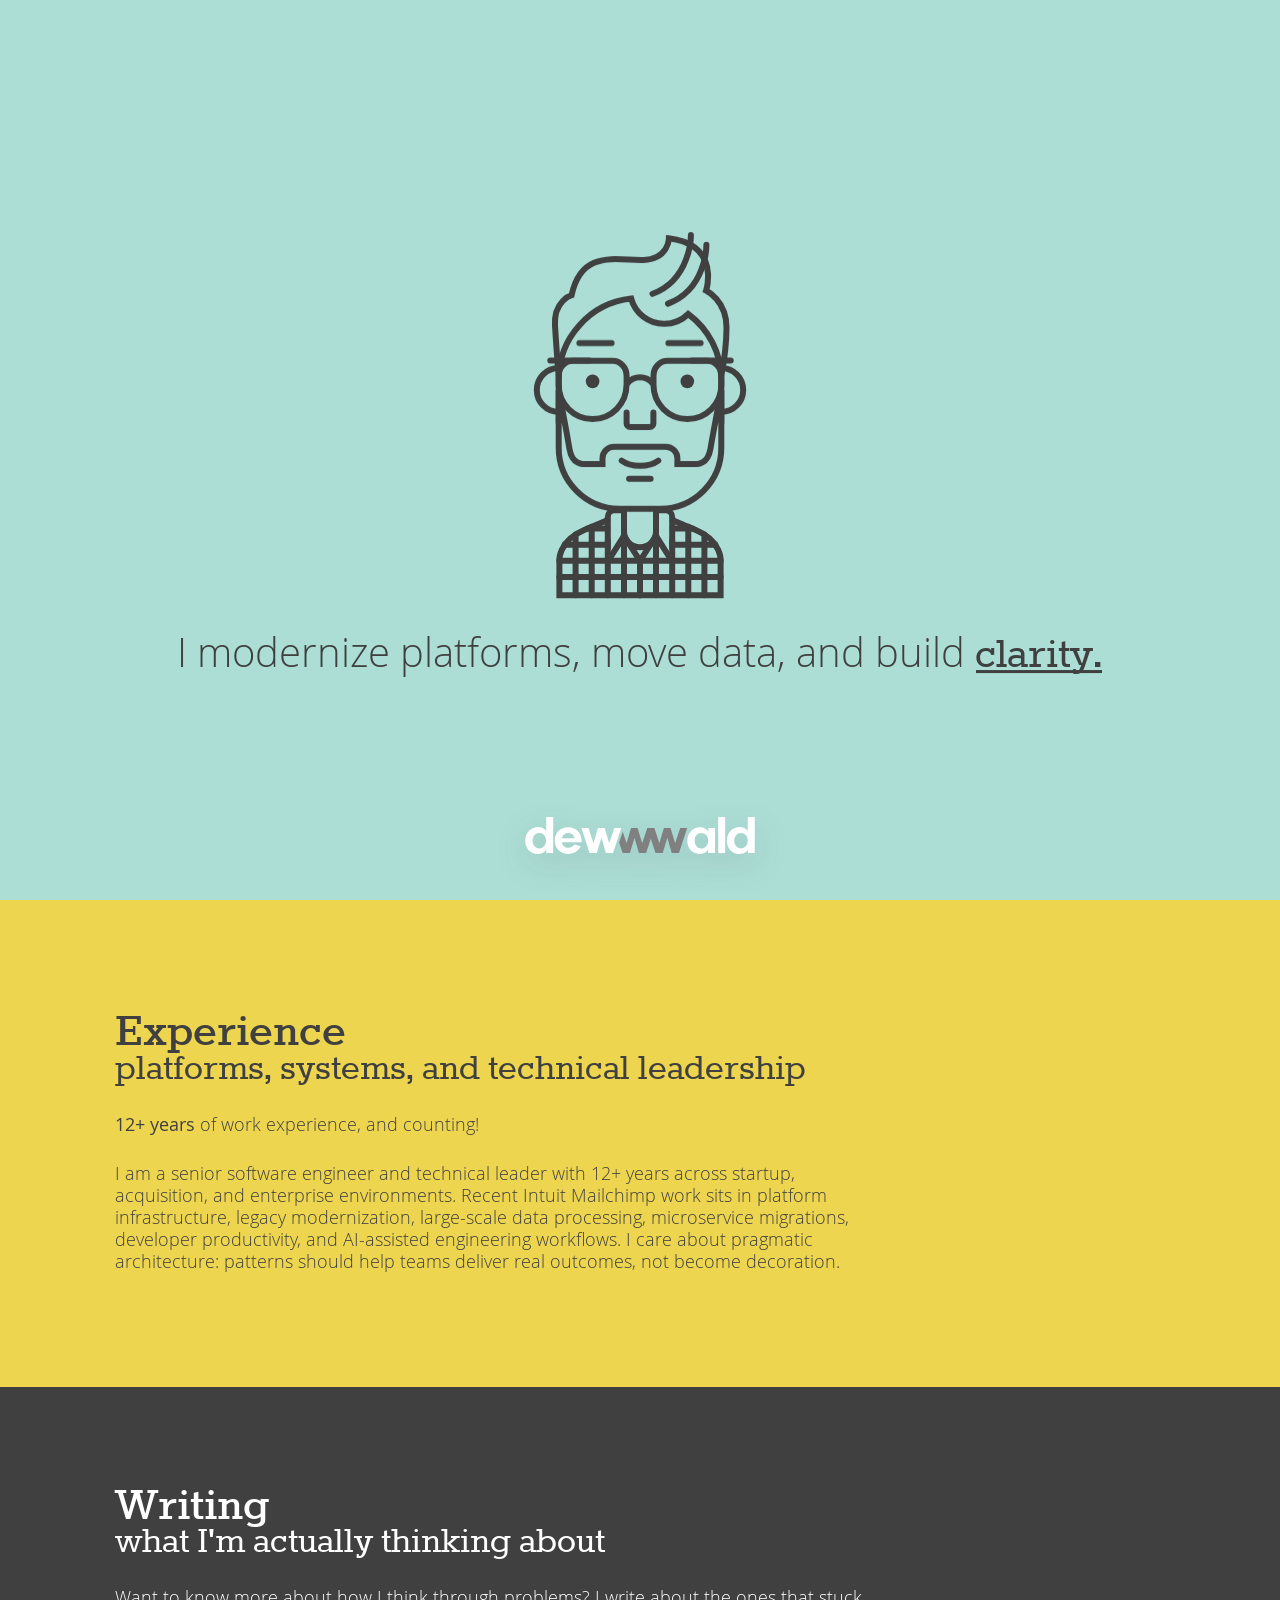
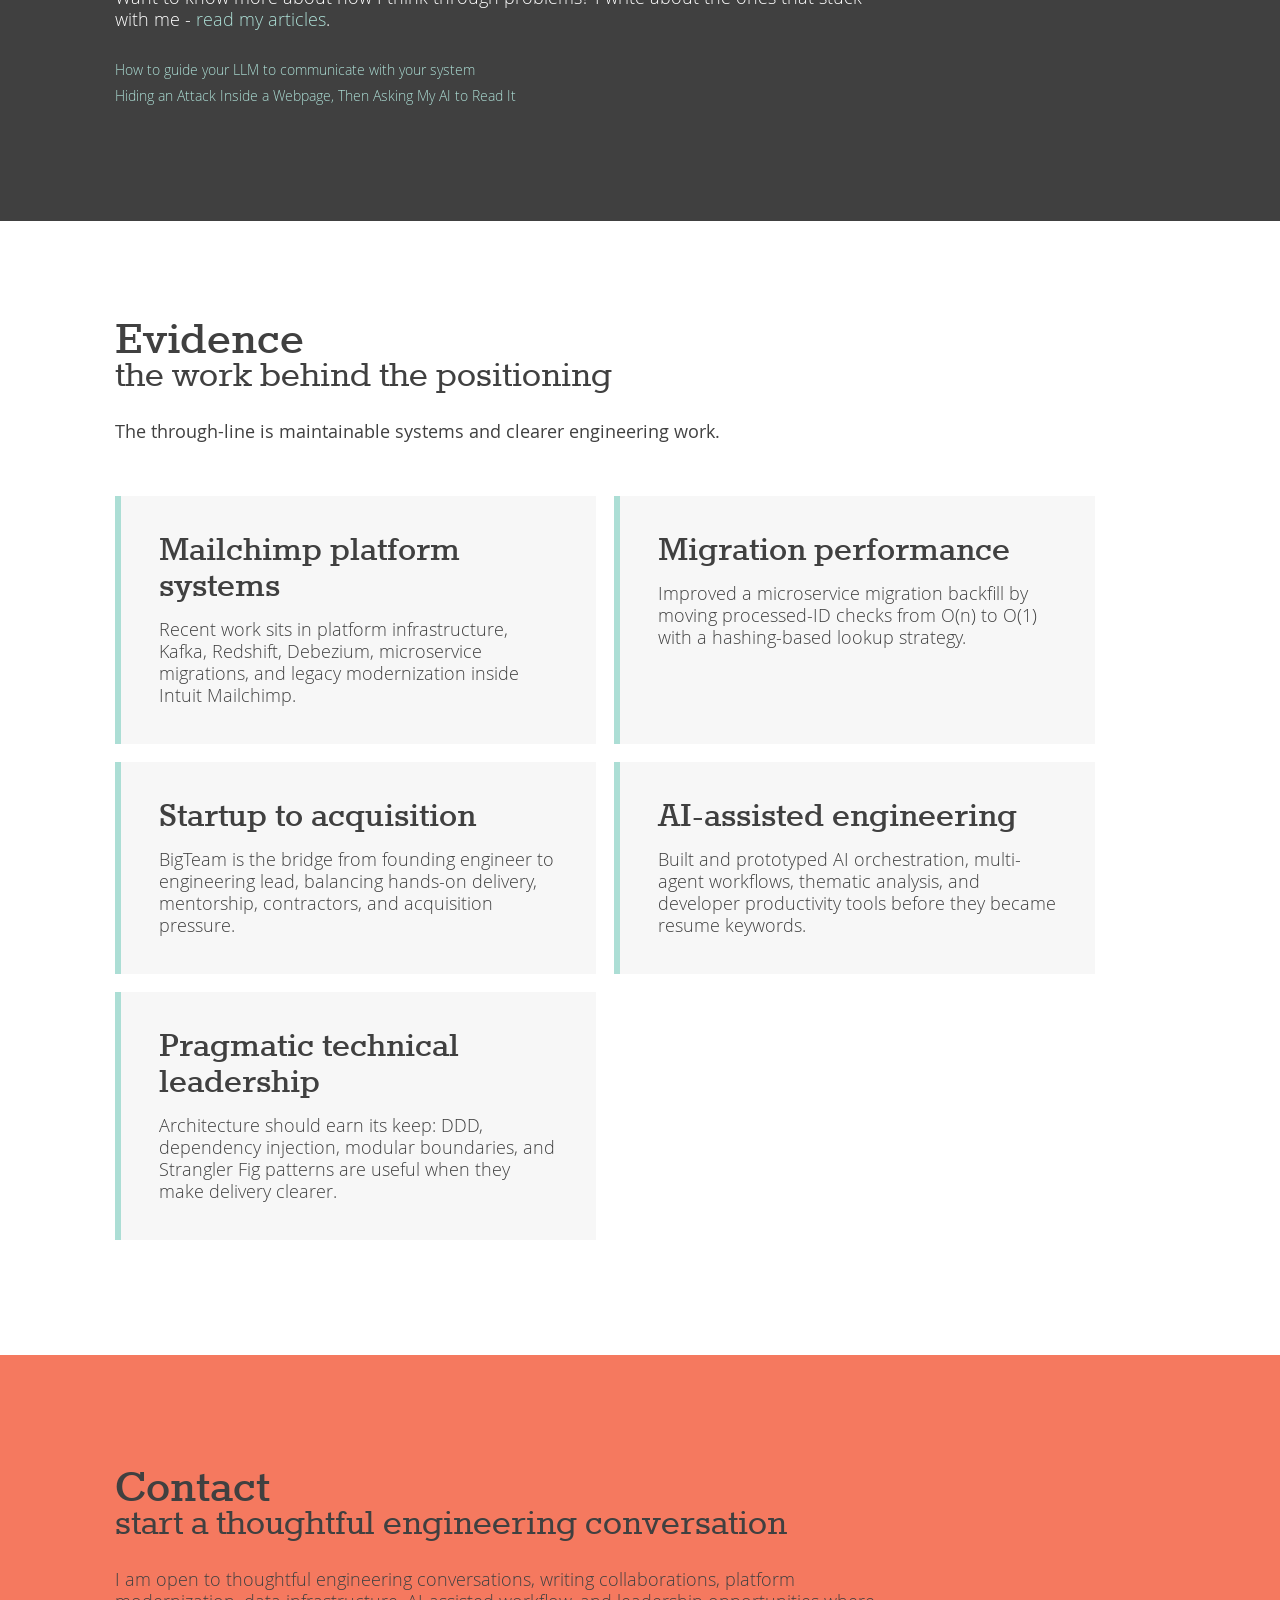
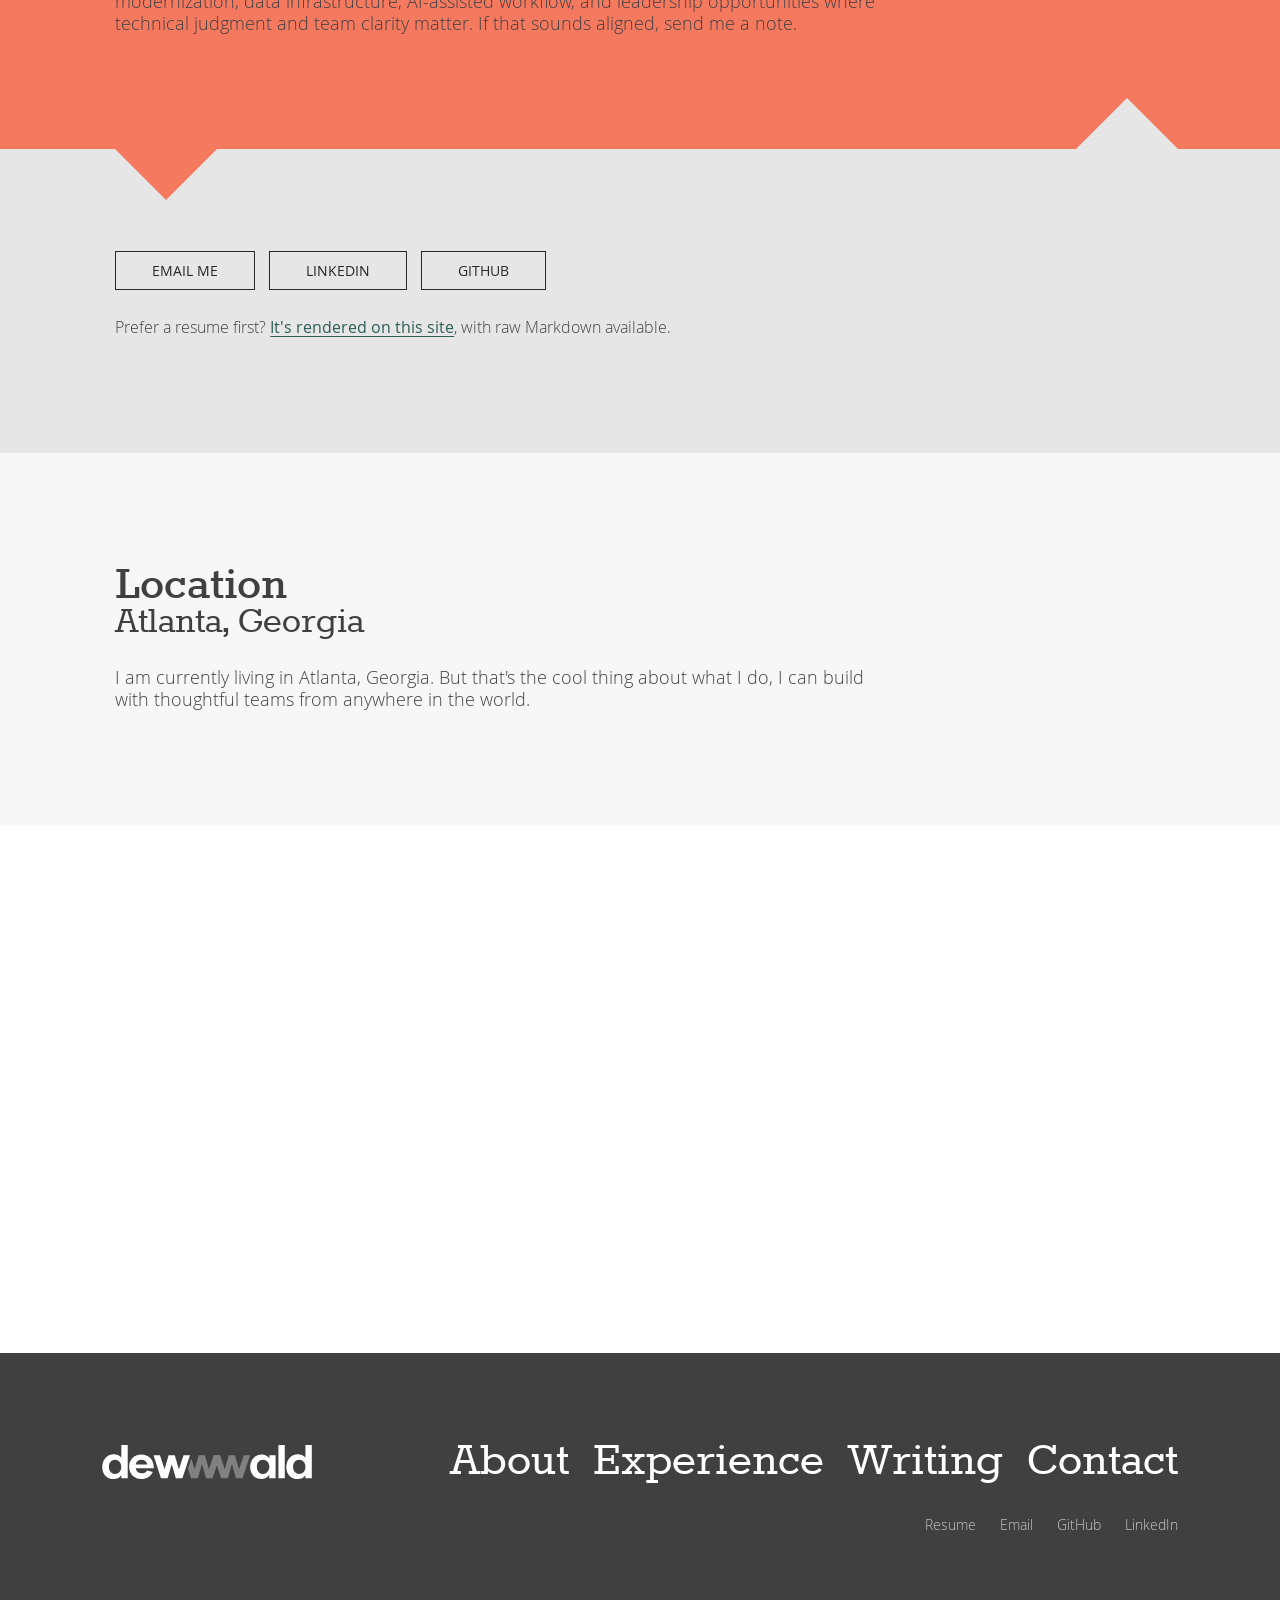
==== commit 6bb0c2f9: "Deploy profile site updates" ====
--- a/index.html
+++ b/index.html
@@ -7,8 +7,24 @@
     <meta name="viewport" content="width=device-width, initial-scale=1">
     <meta name="description" content="Dewald Laubscher is a senior software engineer focused on platform modernization, large-scale data systems, AI-assisted engineering workflows, and pragmatic technical leadership.">
     <link rel="icon" type="image/x-icon" href="favicon.ico">
+
+    <!-- Google tag (gtag.js) -->
+    <script async src="https://www.googletagmanager.com/gtag/js?id=G-QBQK5BJ9JB"></script>
+    <script>
+      window.dataLayer = window.dataLayer || [];
+      function gtag(){dataLayer.push(arguments);}
+      gtag('js', new Date());
+
+      // This is a client-side-routed SPA - every in-app navigation (which
+      // is all of them) would otherwise be invisible to GA, since gtag.js's
+      // own automatic pageview only fires once, here, on the initial hard
+      // load. send_page_view is off so AppComponent's own page_view event
+      // (fired on every route change, see app.component.ts) is the only
+      // source of pageviews - nothing is double-counted.
+      gtag('config', 'G-QBQK5BJ9JB', { send_page_view: false });
+    </script>
   <style>*,*:before,*:after{box-sizing:border-box}html{font-family:sans-serif;-ms-text-size-adjust:100%;-webkit-text-size-adjust:100%}body{margin:0}html{font-size:18px;min-height:100%}html,body{font-family:OpenSans,Arial,sans-serif;color:#404040}body{background-color:#fff;font-size:1em;line-height:1.22222;margin:0}html{-webkit-tap-highlight-color:transparent}@font-face{font-family:OpenSans;src:url("./media/OpenSans-Regular-webfont-6QAIGOLD.eot");src:url("./media/OpenSans-Regular-webfont-6QAIGOLD.eot?#iefix") format("embedded-opentype"),url("./media/OpenSans-Regular-webfont-Z5LNJNYI.woff2") format("woff2"),url("./media/OpenSans-Regular-webfont-KN4B4NEL.woff") format("woff"),url("./media/OpenSans-Regular-webfont-5DIOCNQE.ttf") format("truetype"),url("./media/OpenSans-Regular-webfont-QRU6Y2QI.svg#OpenSans-Regular-webfont") format("svg");font-weight:400;font-style:normal}@font-face{font-family:OpenSans;src:url("./media/OpenSans-Regular-webfont-6QAIGOLD.eot");src:url("./media/OpenSans-Regular-webfont-6QAIGOLD.eot?#iefix") format("embedded-opentype"),url("./media/OpenSans-Regular-webfont-Z5LNJNYI.woff2") format("woff2"),url("./media/OpenSans-Regular-webfont-KN4B4NEL.woff") format("woff"),url("./media/OpenSans-Regular-webfont-5DIOCNQE.ttf") format("truetype"),url("./media/OpenSans-Regular-webfont-QRU6Y2QI.svg#OpenSans-Regular-webfont") format("svg");font-weight:400;font-style:italic}@font-face{font-family:OpenSans;src:url("./media/OpenSans-Regular-webfont-6QAIGOLD.eot");src:url("./media/OpenSans-Regular-webfont-6QAIGOLD.eot?#iefix") format("embedded-opentype"),url("./media/OpenSans-Regular-webfont-Z5LNJNYI.woff2") format("woff2"),url("./media/OpenSans-Regular-webfont-KN4B4NEL.woff") format("woff"),url("./media/OpenSans-Regular-webfont-5DIOCNQE.ttf") format("truetype"),url("./media/OpenSans-Regular-webfont-QRU6Y2QI.svg#OpenSans-Regular-webfont") format("svg");font-weight:700;font-style:normal}@font-face{font-family:OpenSans;src:url("./media/OpenSans-Light-webfont-T645AW46.eot");src:url("./media/OpenSans-Light-webfont-T645AW46.eot?#iefix") format("embedded-opentype"),url("./media/OpenSans-Light-webfont-GGRTDOFQ.woff2") format("woff2"),url("./media/OpenSans-Light-webfont-F7SKTJ36.woff") format("woff"),url("./media/OpenSans-Light-webfont-T4UINRQA.ttf") format("truetype"),url("./media/OpenSans-Light-webfont-YVRITSFK.svg#OpenSans-Light-webfont") format("svg");font-weight:lighter;font-style:normal}@font-face{font-family:OpenSans;src:url("./media/OpenSans-Regular-webfont-6QAIGOLD.eot");src:url("./media/OpenSans-Regular-webfont-6QAIGOLD.eot?#iefix") format("embedded-opentype"),url("./media/OpenSans-Regular-webfont-Z5LNJNYI.woff2") format("woff2"),url("./media/OpenSans-Regular-webfont-KN4B4NEL.woff") format("woff"),url("./media/OpenSans-Regular-webfont-5DIOCNQE.ttf") format("truetype"),url("./media/OpenSans-Regular-webfont-QRU6Y2QI.svg#OpenSans-Regular-webfont") format("svg");font-weight:700;font-style:italic}html{--section-inline-end:clamp(28px, 8vw, 120px);--section-inline-start:clamp(48px, 9vw, 152px);scroll-behavior:smooth}body{min-width:320px;overflow-x:hidden}@media(max-width:640px){html{--section-inline-end:24px;--section-inline-start:24px}}</style><link rel="stylesheet" href="styles-52VAQASI.css" media="print" onload="this.media='all'"><noscript><link rel="stylesheet" href="styles-52VAQASI.css"></noscript></head>
   <body>
     <dewwwald-root>Loading...</dewwwald-root>
-  <link rel="modulepreload" href="chunk-ORY2KATS.js"><link rel="modulepreload" href="chunk-EQDQRRRY.js"><script src="polyfills-5CFQRCPP.js" type="module"></script><script src="main-A2CNIV3G.js" type="module"></script></body>
+  <link rel="modulepreload" href="chunk-LFNVGZFG.js"><link rel="modulepreload" href="chunk-EQDQRRRY.js"><script src="polyfills-5CFQRCPP.js" type="module"></script><script src="main-CQHEVLZR.js" type="module"></script></body>
 </html>
